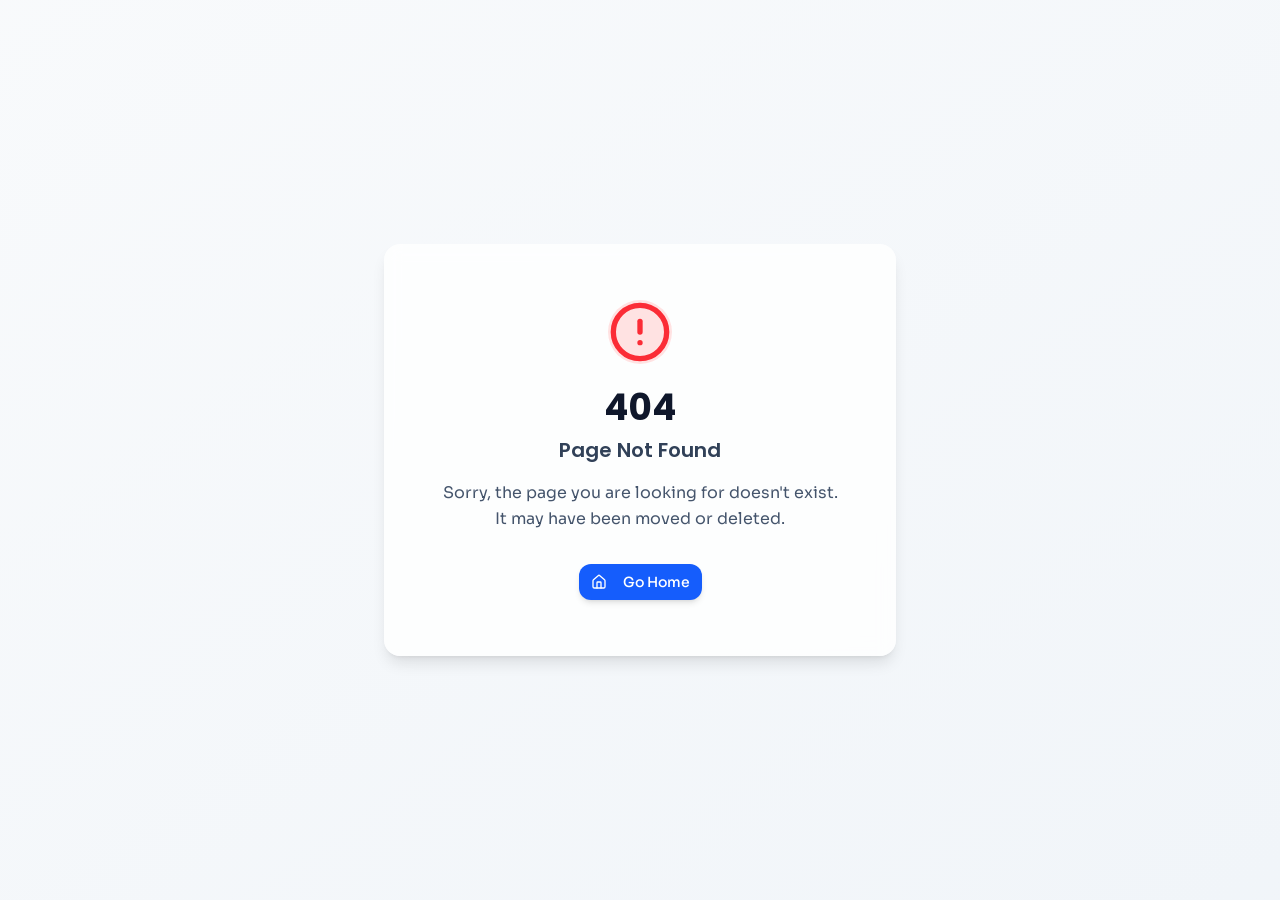
==== index.html @ 748f0708 "Deploy to GitHub Pages" ====
<!doctype html>
<html lang="fr">

  <head>
    <meta charset="UTF-8" />
    <meta
      name="viewport"
      content="width=device-width, initial-scale=1.0, maximum-scale=1" />
    <title>Ciné-Yekzan - Sonic 3 le Film</title>
    <meta name="description" content="Ciné-Yekzan : Découvrez Sonic 3 le Film, l'aventure époustouflante de Sonic face à Shadow. Site cinéma immersif style Netflix/Letterboxd." />
    <meta name="theme-color" content="#0f172a" />
    
    <!-- Google Fonts -->
    <link rel="preconnect" href="https://fonts.googleapis.com" />
    <link rel="preconnect" href="https://fonts.gstatic.com" crossorigin />
    <link href="https://fonts.googleapis.com/css2?family=Poppins:wght@600;700;800&family=Sora:wght@400;500;600&display=swap" rel="stylesheet" />
    <script type="module" crossorigin src="/assets/index-BSGvvKiw.js"></script>
    <link rel="stylesheet" crossorigin href="/assets/index-V9fdmkfx.css">
    <script src="/__manus__/debug-collector.js" defer></script>
  </head>

  <body>
    <script id="manus-runtime">window.__MANUS_HOST_DEV__ = false;
(function(){"use strict";var Mr={exports:{}},Kn={};/**
 * @license React
 * react-jsx-runtime.production.js
 *
 * Copyright (c) Meta Platforms, Inc. and affiliates.
 *
 * This source code is licensed under the MIT license found in the
 * LICENSE file in the root directory of this source tree.
 */var $c;function um(){if($c)return Kn;$c=1;var r=Symbol.for("react.transitional.element"),i=Symbol.for("react.fragment");function c(s,d,m){var x=null;if(m!==void 0&&(x=""+m),d.key!==void 0&&(x=""+d.key),"key"in d){m={};for(var R in d)R!=="key"&&(m[R]=d[R])}else m=d;return d=m.ref,{$$typeof:r,type:s,key:x,ref:d!==void 0?d:null,props:m}}return Kn.Fragment=i,Kn.jsx=c,Kn.jsxs=c,Kn}var Fc;function dm(){return Fc||(Fc=1,Mr.exports=um()),Mr.exports}var h=dm(),Ar={exports:{}},Pn={},Rr={exports:{}},Nr={};/**
 * @license React
 * scheduler.production.js
 *
 * Copyright (c) Meta Platforms, Inc. and affiliates.
 *
 * This source code is licensed under the MIT license found in the
 * LICENSE file in the root directory of this source tree.
 */var Ic;function fm(){return Ic||(Ic=1,function(r){function i(A,q){var B=A.length;A.push(q);t:for(;0<B;){var bt=B-1>>>1,p=A[bt];if(0<d(p,q))A[bt]=q,A[B]=p,B=bt;else break t}}function c(A){return A.length===0?null:A[0]}function s(A){if(A.length===0)return null;var q=A[0],B=A.pop();if(B!==q){A[0]=B;t:for(var bt=0,p=A.length,O=p>>>1;bt<O;){var X=2*(bt+1)-1,G=A[X],Z=X+1,st=A[Z];if(0>d(G,B))Z<p&&0>d(st,G)?(A[bt]=st,A[Z]=B,bt=Z):(A[bt]=G,A[X]=B,bt=X);else if(Z<p&&0>d(st,B))A[bt]=st,A[Z]=B,bt=Z;else break t}}return q}function d(A,q){var B=A.sortIndex-q.sortIndex;return B!==0?B:A.id-q.id}if(r.unstable_now=void 0,typeof performance=="object"&&typeof performance.now=="function"){var m=performance;r.unstable_now=function(){return m.now()}}else{var x=Date,R=x.now();r.unstable_now=function(){return x.now()-R}}var C=[],v=[],D=1,j=null,J=3,at=!1,$=!1,nt=!1,ct=!1,ht=typeof setTimeout=="function"?setTimeout:null,St=typeof clearTimeout=="function"?clearTimeout:null,_=typeof setImmediate<"u"?setImmediate:null;function Y(A){for(var q=c(v);q!==null;){if(q.callback===null)s(v);else if(q.startTime<=A)s(v),q.sortIndex=q.expirationTime,i(C,q);else break;q=c(v)}}function H(A){if(nt=!1,Y(A),!$)if(c(C)!==null)$=!0,it||(it=!0,Bt());else{var q=c(v);q!==null&&Mt(H,q.startTime-A)}}var it=!1,rt=-1,V=5,xt=-1;function Be(){return ct?!0:!(r.unstable_now()-xt<V)}function te(){if(ct=!1,it){var A=r.unstable_now();xt=A;var q=!0;try{t:{$=!1,nt&&(nt=!1,St(rt),rt=-1),at=!0;var B=J;try{e:{for(Y(A),j=c(C);j!==null&&!(j.expirationTime>A&&Be());){var bt=j.callback;if(typeof bt=="function"){j.callback=null,J=j.priorityLevel;var p=bt(j.expirationTime<=A);if(A=r.unstable_now(),typeof p=="function"){j.callback=p,Y(A),q=!0;break e}j===c(C)&&s(C),Y(A)}else s(C);j=c(C)}if(j!==null)q=!0;else{var O=c(v);O!==null&&Mt(H,O.startTime-A),q=!1}}break t}finally{j=null,J=B,at=!1}q=void 0}}finally{q?Bt():it=!1}}}var Bt;if(typeof _=="function")Bt=function(){_(te)};else if(typeof MessageChannel<"u"){var me=new MessageChannel,Se=me.port2;me.port1.onmessage=te,Bt=function(){Se.postMessage(null)}}else Bt=function(){ht(te,0)};function Mt(A,q){rt=ht(function(){A(r.unstable_now())},q)}r.unstable_IdlePriority=5,r.unstable_ImmediatePriority=1,r.unstable_LowPriority=4,r.unstable_NormalPriority=3,r.unstable_Profiling=null,r.unstable_UserBlockingPriority=2,r.unstable_cancelCallback=function(A){A.callback=null},r.unstable_forceFrameRate=function(A){0>A||125<A?console.error("forceFrameRate takes a positive int between 0 and 125, forcing frame rates higher than 125 fps is not supported"):V=0<A?Math.floor(1e3/A):5},r.unstable_getCurrentPriorityLevel=function(){return J},r.unstable_next=function(A){switch(J){case 1:case 2:case 3:var q=3;break;default:q=J}var B=J;J=q;try{return A()}finally{J=B}},r.unstable_requestPaint=function(){ct=!0},r.unstable_runWithPriority=function(A,q){switch(A){case 1:case 2:case 3:case 4:case 5:break;default:A=3}var B=J;J=A;try{return q()}finally{J=B}},r.unstable_scheduleCallback=function(A,q,B){var bt=r.unstable_now();switch(typeof B=="object"&&B!==null?(B=B.delay,B=typeof B=="number"&&0<B?bt+B:bt):B=bt,A){case 1:var p=-1;break;case 2:p=250;break;case 5:p=1073741823;break;case 4:p=1e4;break;default:p=5e3}return p=B+p,A={id:D++,callback:q,priorityLevel:A,startTime:B,expirationTime:p,sortIndex:-1},B>bt?(A.sortIndex=B,i(v,A),c(C)===null&&A===c(v)&&(nt?(St(rt),rt=-1):nt=!0,Mt(H,B-bt))):(A.sortIndex=p,i(C,A),$||at||($=!0,it||(it=!0,Bt()))),A},r.unstable_shouldYield=Be,r.unstable_wrapCallback=function(A){var q=J;return function(){var B=J;J=q;try{return A.apply(this,arguments)}finally{J=B}}}}(Nr)),Nr}var tu;function hm(){return tu||(tu=1,Rr.exports=fm()),Rr.exports}var zr={exports:{}},ut={};/**
 * @license React
 * react.production.js
 *
 * Copyright (c) Meta Platforms, Inc. and affiliates.
 *
 * This source code is licensed under the MIT license found in the
 * LICENSE file in the root directory of this source tree.
 */var eu;function mm(){if(eu)return ut;eu=1;var r=Symbol.for("react.transitional.element"),i=Symbol.for("react.portal"),c=Symbol.for("react.fragment"),s=Symbol.for("react.strict_mode"),d=Symbol.for("react.profiler"),m=Symbol.for("react.consumer"),x=Symbol.for("react.context"),R=Symbol.for("react.forward_ref"),C=Symbol.for("react.suspense"),v=Symbol.for("react.memo"),D=Symbol.for("react.lazy"),j=Symbol.iterator;function J(p){return p===null||typeof p!="object"?null:(p=j&&p[j]||p["@@iterator"],typeof p=="function"?p:null)}var at={isMounted:function(){return!1},enqueueForceUpdate:function(){},enqueueReplaceState:function(){},enqueueSetState:function(){}},$=Object.assign,nt={};function ct(p,O,X){this.props=p,this.context=O,this.refs=nt,this.updater=X||at}ct.prototype.isReactComponent={},ct.prototype.setState=function(p,O){if(typeof p!="object"&&typeof p!="function"&&p!=null)throw Error("takes an object of state variables to update or a function which returns an object of state variables.");this.updater.enqueueSetState(this,p,O,"setState")},ct.prototype.forceUpdate=function(p){this.updater.enqueueForceUpdate(this,p,"forceUpdate")};function ht(){}ht.prototype=ct.prototype;function St(p,O,X){this.props=p,this.context=O,this.refs=nt,this.updater=X||at}var _=St.prototype=new ht;_.constructor=St,$(_,ct.prototype),_.isPureReactComponent=!0;var Y=Array.isArray,H={H:null,A:null,T:null,S:null,V:null},it=Object.prototype.hasOwnProperty;function rt(p,O,X,G,Z,st){return X=st.ref,{$$typeof:r,type:p,key:O,ref:X!==void 0?X:null,props:st}}function V(p,O){return rt(p.type,O,void 0,void 0,void 0,p.props)}function xt(p){return typeof p=="object"&&p!==null&&p.$$typeof===r}function Be(p){var O={"=":"=0",":":"=2"};return"$"+p.replace(/[=:]/g,function(X){return O[X]})}var te=/\/+/g;function Bt(p,O){return typeof p=="object"&&p!==null&&p.key!=null?Be(""+p.key):O.toString(36)}function me(){}function Se(p){switch(p.status){case"fulfilled":return p.value;case"rejected":throw p.reason;default:switch(typeof p.status=="string"?p.then(me,me):(p.status="pending",p.then(function(O){p.status==="pending"&&(p.status="fulfilled",p.value=O)},function(O){p.status==="pending"&&(p.status="rejected",p.reason=O)})),p.status){case"fulfilled":return p.value;case"rejected":throw p.reason}}throw p}function Mt(p,O,X,G,Z){var st=typeof p;(st==="undefined"||st==="boolean")&&(p=null);var I=!1;if(p===null)I=!0;else switch(st){case"bigint":case"string":case"number":I=!0;break;case"object":switch(p.$$typeof){case r:case i:I=!0;break;case D:return I=p._init,Mt(I(p._payload),O,X,G,Z)}}if(I)return Z=Z(p),I=G===""?"."+Bt(p,0):G,Y(Z)?(X="",I!=null&&(X=I.replace(te,"$&/")+"/"),Mt(Z,O,X,"",function(Jt){return Jt})):Z!=null&&(xt(Z)&&(Z=V(Z,X+(Z.key==null||p&&p.key===Z.key?"":(""+Z.key).replace(te,"$&/")+"/")+I)),O.push(Z)),1;I=0;var gt=G===""?".":G+":";if(Y(p))for(var Tt=0;Tt<p.length;Tt++)G=p[Tt],st=gt+Bt(G,Tt),I+=Mt(G,O,X,st,Z);else if(Tt=J(p),typeof Tt=="function")for(p=Tt.call(p),Tt=0;!(G=p.next()).done;)G=G.value,st=gt+Bt(G,Tt++),I+=Mt(G,O,X,st,Z);else if(st==="object"){if(typeof p.then=="function")return Mt(Se(p),O,X,G,Z);throw O=String(p),Error("Objects are not valid as a React child (found: "+(O==="[object Object]"?"object with keys {"+Object.keys(p).join(", ")+"}":O)+"). If you meant to render a collection of children, use an array instead.")}return I}function A(p,O,X){if(p==null)return p;var G=[],Z=0;return Mt(p,G,"","",function(st){return O.call(X,st,Z++)}),G}function q(p){if(p._status===-1){var O=p._result;O=O(),O.then(function(X){(p._status===0||p._status===-1)&&(p._status=1,p._result=X)},function(X){(p._status===0||p._status===-1)&&(p._status=2,p._result=X)}),p._status===-1&&(p._status=0,p._result=O)}if(p._status===1)return p._result.default;throw p._result}var B=typeof reportError=="function"?reportError:function(p){if(typeof window=="object"&&typeof window.ErrorEvent=="function"){var O=new window.ErrorEvent("error",{bubbles:!0,cancelable:!0,message:typeof p=="object"&&p!==null&&typeof p.message=="string"?String(p.message):String(p),error:p});if(!window.dispatchEvent(O))return}else if(typeof process=="object"&&typeof process.emit=="function"){process.emit("uncaughtException",p);return}console.error(p)};function bt(){}return ut.Children={map:A,forEach:function(p,O,X){A(p,function(){O.apply(this,arguments)},X)},count:function(p){var O=0;return A(p,function(){O++}),O},toArray:function(p){return A(p,function(O){return O})||[]},only:function(p){if(!xt(p))throw Error("React.Children.only expected to receive a single React element child.");return p}},ut.Component=ct,ut.Fragment=c,ut.Profiler=d,ut.PureComponent=St,ut.StrictMode=s,ut.Suspense=C,ut.__CLIENT_INTERNALS_DO_NOT_USE_OR_WARN_USERS_THEY_CANNOT_UPGRADE=H,ut.__COMPILER_RUNTIME={__proto__:null,c:function(p){return H.H.useMemoCache(p)}},ut.cache=function(p){return function(){return p.apply(null,arguments)}},ut.cloneElement=function(p,O,X){if(p==null)throw Error("The argument must be a React element, but you passed "+p+".");var G=$({},p.props),Z=p.key,st=void 0;if(O!=null)for(I in O.ref!==void 0&&(st=void 0),O.key!==void 0&&(Z=""+O.key),O)!it.call(O,I)||I==="key"||I==="__self"||I==="__source"||I==="ref"&&O.ref===void 0||(G[I]=O[I]);var I=arguments.length-2;if(I===1)G.children=X;else if(1<I){for(var gt=Array(I),Tt=0;Tt<I;Tt++)gt[Tt]=arguments[Tt+2];G.children=gt}return rt(p.type,Z,void 0,void 0,st,G)},ut.createContext=function(p){return p={$$typeof:x,_currentValue:p,_currentValue2:p,_threadCount:0,Provider:null,Consumer:null},p.Provider=p,p.Consumer={$$typeof:m,_context:p},p},ut.createElement=function(p,O,X){var G,Z={},st=null;if(O!=null)for(G in O.key!==void 0&&(st=""+O.key),O)it.call(O,G)&&G!=="key"&&G!=="__self"&&G!=="__source"&&(Z[G]=O[G]);var I=arguments.length-2;if(I===1)Z.children=X;else if(1<I){for(var gt=Array(I),Tt=0;Tt<I;Tt++)gt[Tt]=arguments[Tt+2];Z.children=gt}if(p&&p.defaultProps)for(G in I=p.defaultProps,I)Z[G]===void 0&&(Z[G]=I[G]);return rt(p,st,void 0,void 0,null,Z)},ut.createRef=function(){return{current:null}},ut.forwardRef=function(p){return{$$typeof:R,render:p}},ut.isValidElement=xt,ut.lazy=function(p){return{$$typeof:D,_payload:{_status:-1,_result:p},_init:q}},ut.memo=function(p,O){return{$$typeof:v,type:p,compare:O===void 0?null:O}},ut.startTransition=function(p){var O=H.T,X={};H.T=X;try{var G=p(),Z=H.S;Z!==null&&Z(X,G),typeof G=="object"&&G!==null&&typeof G.then=="function"&&G.then(bt,B)}catch(st){B(st)}finally{H.T=O}},ut.unstable_useCacheRefresh=function(){return H.H.useCacheRefresh()},ut.use=function(p){return H.H.use(p)},ut.useActionState=function(p,O,X){return H.H.useActionState(p,O,X)},ut.useCallback=function(p,O){return H.H.useCallback(p,O)},ut.useContext=function(p){return H.H.useContext(p)},ut.useDebugValue=function(){},ut.useDeferredValue=function(p,O){return H.H.useDeferredValue(p,O)},ut.useEffect=function(p,O,X){var G=H.H;if(typeof X=="function")throw Error("useEffect CRUD overload is not enabled in this build of React.");return G.useEffect(p,O)},ut.useId=function(){return H.H.useId()},ut.useImperativeHandle=function(p,O,X){return H.H.useImperativeHandle(p,O,X)},ut.useInsertionEffect=function(p,O){return H.H.useInsertionEffect(p,O)},ut.useLayoutEffect=function(p,O){return H.H.useLayoutEffect(p,O)},ut.useMemo=function(p,O){return H.H.useMemo(p,O)},ut.useOptimistic=function(p,O){return H.H.useOptimistic(p,O)},ut.useReducer=function(p,O,X){return H.H.useReducer(p,O,X)},ut.useRef=function(p){return H.H.useRef(p)},ut.useState=function(p){return H.H.useState(p)},ut.useSyncExternalStore=function(p,O,X){return H.H.useSyncExternalStore(p,O,X)},ut.useTransition=function(){return H.H.useTransition()},ut.version="19.1.1",ut}var lu;function _r(){return lu||(lu=1,zr.exports=mm()),zr.exports}var kr={exports:{}},he={};/**
 * @license React
 * react-dom.production.js
 *
 * Copyright (c) Meta Platforms, Inc. and affiliates.
 *
 * This source code is licensed under the MIT license found in the
 * LICENSE file in the root directory of this source tree.
 */var au;function gm(){if(au)return he;au=1;var r=_r();function i(C){var v="https://react.dev/errors/"+C;if(1<arguments.length){v+="?args[]="+encodeURIComponent(arguments[1]);for(var D=2;D<arguments.length;D++)v+="&args[]="+encodeURIComponent(arguments[D])}return"Minified React error #"+C+"; visit "+v+" for the full message or use the non-minified dev environment for full errors and additional helpful warnings."}function c(){}var s={d:{f:c,r:function(){throw Error(i(522))},D:c,C:c,L:c,m:c,X:c,S:c,M:c},p:0,findDOMNode:null},d=Symbol.for("react.portal");function m(C,v,D){var j=3<arguments.length&&arguments[3]!==void 0?arguments[3]:null;return{$$typeof:d,key:j==null?null:""+j,children:C,containerInfo:v,implementation:D}}var x=r.__CLIENT_INTERNALS_DO_NOT_USE_OR_WARN_USERS_THEY_CANNOT_UPGRADE;function R(C,v){if(C==="font")return"";if(typeof v=="string")return v==="use-credentials"?v:""}return he.__DOM_INTERNALS_DO_NOT_USE_OR_WARN_USERS_THEY_CANNOT_UPGRADE=s,he.createPortal=function(C,v){var D=2<arguments.length&&arguments[2]!==void 0?arguments[2]:null;if(!v||v.nodeType!==1&&v.nodeType!==9&&v.nodeType!==11)throw Error(i(299));return m(C,v,null,D)},he.flushSync=function(C){var v=x.T,D=s.p;try{if(x.T=null,s.p=2,C)return C()}finally{x.T=v,s.p=D,s.d.f()}},he.preconnect=function(C,v){typeof C=="string"&&(v?(v=v.crossOrigin,v=typeof v=="string"?v==="use-credentials"?v:"":void 0):v=null,s.d.C(C,v))},he.prefetchDNS=function(C){typeof C=="string"&&s.d.D(C)},he.preinit=function(C,v){if(typeof C=="string"&&v&&typeof v.as=="string"){var D=v.as,j=R(D,v.crossOrigin),J=typeof v.integrity=="string"?v.integrity:void 0,at=typeof v.fetchPriority=="string"?v.fetchPriority:void 0;D==="style"?s.d.S(C,typeof v.precedence=="string"?v.precedence:void 0,{crossOrigin:j,integrity:J,fetchPriority:at}):D==="script"&&s.d.X(C,{crossOrigin:j,integrity:J,fetchPriority:at,nonce:typeof v.nonce=="string"?v.nonce:void 0})}},he.preinitModule=function(C,v){if(typeof C=="string")if(typeof v=="object"&&v!==null){if(v.as==null||v.as==="script"){var D=R(v.as,v.crossOrigin);s.d.M(C,{crossOrigin:D,integrity:typeof v.integrity=="string"?v.integrity:void 0,nonce:typeof v.nonce=="string"?v.nonce:void 0})}}else v==null&&s.d.M(C)},he.preload=function(C,v){if(typeof C=="string"&&typeof v=="object"&&v!==null&&typeof v.as=="string"){var D=v.as,j=R(D,v.crossOrigin);s.d.L(C,D,{crossOrigin:j,integrity:typeof v.integrity=="string"?v.integrity:void 0,nonce:typeof v.nonce=="string"?v.nonce:void 0,type:typeof v.type=="string"?v.type:void 0,fetchPriority:typeof v.fetchPriority=="string"?v.fetchPriority:void 0,referrerPolicy:typeof v.referrerPolicy=="string"?v.referrerPolicy:void 0,imageSrcSet:typeof v.imageSrcSet=="string"?v.imageSrcSet:void 0,imageSizes:typeof v.imageSizes=="string"?v.imageSizes:void 0,media:typeof v.media=="string"?v.media:void 0})}},he.preloadModule=function(C,v){if(typeof C=="string")if(v){var D=R(v.as,v.crossOrigin);s.d.m(C,{as:typeof v.as=="string"&&v.as!=="script"?v.as:void 0,crossOrigin:D,integrity:typeof v.integrity=="string"?v.integrity:void 0})}else s.d.m(C)},he.requestFormReset=function(C){s.d.r(C)},he.unstable_batchedUpdates=function(C,v){return C(v)},he.useFormState=function(C,v,D){return x.H.useFormState(C,v,D)},he.useFormStatus=function(){return x.H.useHostTransitionStatus()},he.version="19.1.1",he}var nu;function pm(){if(nu)return kr.exports;nu=1;function r(){if(!(typeof __REACT_DEVTOOLS_GLOBAL_HOOK__>"u"||typeof __REACT_DEVTOOLS_GLOBAL_HOOK__.checkDCE!="function"))try{__REACT_DEVTOOLS_GLOBAL_HOOK__.checkDCE(r)}catch(i){console.error(i)}}return r(),kr.exports=gm(),kr.exports}/**
 * @license React
 * react-dom-client.production.js
 *
 * Copyright (c) Meta Platforms, Inc. and affiliates.
 *
 * This source code is licensed under the MIT license found in the
 * LICENSE file in the root directory of this source tree.
 */var ou;function ym(){if(ou)return Pn;ou=1;var r=hm(),i=_r(),c=pm();function s(t){var e="https://react.dev/errors/"+t;if(1<arguments.length){e+="?args[]="+encodeURIComponent(arguments[1]);for(var l=2;l<arguments.length;l++)e+="&args[]="+encodeURIComponent(arguments[l])}return"Minified React error #"+t+"; visit "+e+" for the full message or use the non-minified dev environment for full errors and additional helpful warnings."}function d(t){return!(!t||t.nodeType!==1&&t.nodeType!==9&&t.nodeType!==11)}function m(t){var e=t,l=t;if(t.alternate)for(;e.return;)e=e.return;else{t=e;do e=t,(e.flags&4098)!==0&&(l=e.return),t=e.return;while(t)}return e.tag===3?l:null}function x(t){if(t.tag===13){var e=t.memoizedState;if(e===null&&(t=t.alternate,t!==null&&(e=t.memoizedState)),e!==null)return e.dehydrated}return null}function R(t){if(m(t)!==t)throw Error(s(188))}function C(t){var e=t.alternate;if(!e){if(e=m(t),e===null)throw Error(s(188));return e!==t?null:t}for(var l=t,a=e;;){var n=l.return;if(n===null)break;var o=n.alternate;if(o===null){if(a=n.return,a!==null){l=a;continue}break}if(n.child===o.child){for(o=n.child;o;){if(o===l)return R(n),t;if(o===a)return R(n),e;o=o.sibling}throw Error(s(188))}if(l.return!==a.return)l=n,a=o;else{for(var u=!1,f=n.child;f;){if(f===l){u=!0,l=n,a=o;break}if(f===a){u=!0,a=n,l=o;break}f=f.sibling}if(!u){for(f=o.child;f;){if(f===l){u=!0,l=o,a=n;break}if(f===a){u=!0,a=o,l=n;break}f=f.sibling}if(!u)throw Error(s(189))}}if(l.alternate!==a)throw Error(s(190))}if(l.tag!==3)throw Error(s(188));return l.stateNode.current===l?t:e}function v(t){var e=t.tag;if(e===5||e===26||e===27||e===6)return t;for(t=t.child;t!==null;){if(e=v(t),e!==null)return e;t=t.sibling}return null}var D=Object.assign,j=Symbol.for("react.element"),J=Symbol.for("react.transitional.element"),at=Symbol.for("react.portal"),$=Symbol.for("react.fragment"),nt=Symbol.for("react.strict_mode"),ct=Symbol.for("react.profiler"),ht=Symbol.for("react.provider"),St=Symbol.for("react.consumer"),_=Symbol.for("react.context"),Y=Symbol.for("react.forward_ref"),H=Symbol.for("react.suspense"),it=Symbol.for("react.suspense_list"),rt=Symbol.for("react.memo"),V=Symbol.for("react.lazy"),xt=Symbol.for("react.activity"),Be=Symbol.for("react.memo_cache_sentinel"),te=Symbol.iterator;function Bt(t){return t===null||typeof t!="object"?null:(t=te&&t[te]||t["@@iterator"],typeof t=="function"?t:null)}var me=Symbol.for("react.client.reference");function Se(t){if(t==null)return null;if(typeof t=="function")return t.$$typeof===me?null:t.displayName||t.name||null;if(typeof t=="string")return t;switch(t){case $:return"Fragment";case ct:return"Profiler";case nt:return"StrictMode";case H:return"Suspense";case it:return"SuspenseList";case xt:return"Activity"}if(typeof t=="object")switch(t.$$typeof){case at:return"Portal";case _:return(t.displayName||"Context")+".Provider";case St:return(t._context.displayName||"Context")+".Consumer";case Y:var e=t.render;return t=t.displayName,t||(t=e.displayName||e.name||"",t=t!==""?"ForwardRef("+t+")":"ForwardRef"),t;case rt:return e=t.displayName||null,e!==null?e:Se(t.type)||"Memo";case V:e=t._payload,t=t._init;try{return Se(t(e))}catch{}}return null}var Mt=Array.isArray,A=i.__CLIENT_INTERNALS_DO_NOT_USE_OR_WARN_USERS_THEY_CANNOT_UPGRADE,q=c.__DOM_INTERNALS_DO_NOT_USE_OR_WARN_USERS_THEY_CANNOT_UPGRADE,B={pending:!1,data:null,method:null,action:null},bt=[],p=-1;function O(t){return{current:t}}function X(t){0>p||(t.current=bt[p],bt[p]=null,p--)}function G(t,e){p++,bt[p]=t.current,t.current=e}var Z=O(null),st=O(null),I=O(null),gt=O(null);function Tt(t,e){switch(G(I,e),G(st,t),G(Z,null),e.nodeType){case 9:case 11:t=(t=e.documentElement)&&(t=t.namespaceURI)?Hh(t):0;break;default:if(t=e.tagName,e=e.namespaceURI)e=Hh(e),t=Uh(e,t);else switch(t){case"svg":t=1;break;case"math":t=2;break;default:t=0}}X(Z),G(Z,t)}function Jt(){X(Z),X(st),X(I)}function Ke(t){t.memoizedState!==null&&G(gt,t);var e=Z.current,l=Uh(e,t.type);e!==l&&(G(st,t),G(Z,l))}function Ce(t){st.current===t&&(X(Z),X(st)),gt.current===t&&(X(gt),Wo._currentValue=B)}var Pe=Object.prototype.hasOwnProperty,yl=r.unstable_scheduleCallback,sn=r.unstable_cancelCallback,Ca=r.unstable_shouldYield,ri=r.unstable_requestPaint,ge=r.unstable_now,si=r.unstable_getCurrentPriorityLevel,Ul=r.unstable_ImmediatePriority,Fn=r.unstable_UserBlockingPriority,nl=r.unstable_NormalPriority,ci=r.unstable_LowPriority,Gl=r.unstable_IdlePriority,ui=r.log,Ea=r.unstable_setDisableYieldValue,ql=null,Wt=null;function Je(t){if(typeof ui=="function"&&Ea(t),Wt&&typeof Wt.setStrictMode=="function")try{Wt.setStrictMode(ql,t)}catch{}}var $t=Math.clz32?Math.clz32:fi,di=Math.log,Ta=Math.LN2;function fi(t){return t>>>=0,t===0?32:31-(di(t)/Ta|0)|0}var L=256,cn=4194304;function vl(t){var e=t&42;if(e!==0)return e;switch(t&-t){case 1:return 1;case 2:return 2;case 4:return 4;case 8:return 8;case 16:return 16;case 32:return 32;case 64:return 64;case 128:return 128;case 256:case 512:case 1024:case 2048:case 4096:case 8192:case 16384:case 32768:case 65536:case 131072:case 262144:case 524288:case 1048576:case 2097152:return t&4194048;case 4194304:case 8388608:case 16777216:case 33554432:return t&62914560;case 67108864:return 67108864;case 134217728:return 134217728;case 268435456:return 268435456;case 536870912:return 536870912;case 1073741824:return 0;default:return t}}function un(t,e,l){var a=t.pendingLanes;if(a===0)return 0;var n=0,o=t.suspendedLanes,u=t.pingedLanes;t=t.warmLanes;var f=a&134217727;return f!==0?(a=f&~o,a!==0?n=vl(a):(u&=f,u!==0?n=vl(u):l||(l=f&~t,l!==0&&(n=vl(l))))):(f=a&~o,f!==0?n=vl(f):u!==0?n=vl(u):l||(l=a&~t,l!==0&&(n=vl(l)))),n===0?0:e!==0&&e!==n&&(e&o)===0&&(o=n&-n,l=e&-e,o>=l||o===32&&(l&4194048)!==0)?e:n}function Dt(t,e){return(t.pendingLanes&~(t.suspendedLanes&~t.pingedLanes)&e)===0}function In(t,e){switch(t){case 1:case 2:case 4:case 8:case 64:return e+250;case 16:case 32:case 128:case 256:case 512:case 1024:case 2048:case 4096:case 8192:case 16384:case 32768:case 65536:case 131072:case 262144:case 524288:case 1048576:case 2097152:return e+5e3;case 4194304:case 8388608:case 16777216:case 33554432:return-1;case 67108864:case 134217728:case 268435456:case 536870912:case 1073741824:return-1;default:return-1}}function to(){var t=L;return L<<=1,(L&4194048)===0&&(L=256),t}function hi(){var t=cn;return cn<<=1,(cn&62914560)===0&&(cn=4194304),t}function eo(t){for(var e=[],l=0;31>l;l++)e.push(t);return e}function Da(t,e){t.pendingLanes|=e,e!==268435456&&(t.suspendedLanes=0,t.pingedLanes=0,t.warmLanes=0)}function Ir(t,e,l,a,n,o){var u=t.pendingLanes;t.pendingLanes=l,t.suspendedLanes=0,t.pingedLanes=0,t.warmLanes=0,t.expiredLanes&=l,t.entangledLanes&=l,t.errorRecoveryDisabledLanes&=l,t.shellSuspendCounter=0;var f=t.entanglements,g=t.expirationTimes,S=t.hiddenUpdates;for(l=u&~l;0<l;){var N=31-$t(l),k=1<<N;f[N]=0,g[N]=-1;var E=S[N];if(E!==null)for(S[N]=null,N=0;N<E.length;N++){var T=E[N];T!==null&&(T.lane&=-536870913)}l&=~k}a!==0&&mi(t,a,0),o!==0&&n===0&&t.tag!==0&&(t.suspendedLanes|=o&~(u&~e))}function mi(t,e,l){t.pendingLanes|=e,t.suspendedLanes&=~e;var a=31-$t(e);t.entangledLanes|=e,t.entanglements[a]=t.entanglements[a]|1073741824|l&4194090}function gi(t,e){var l=t.entangledLanes|=e;for(t=t.entanglements;l;){var a=31-$t(l),n=1<<a;n&e|t[a]&e&&(t[a]|=e),l&=~n}}function lo(t){switch(t){case 2:t=1;break;case 8:t=4;break;case 32:t=16;break;case 256:case 512:case 1024:case 2048:case 4096:case 8192:case 16384:case 32768:case 65536:case 131072:case 262144:case 524288:case 1048576:case 2097152:case 4194304:case 8388608:case 16777216:case 33554432:t=128;break;case 268435456:t=134217728;break;default:t=0}return t}function ao(t){return t&=-t,2<t?8<t?(t&134217727)!==0?32:268435456:8:2}function pi(){var t=q.p;return t!==0?t:(t=window.event,t===void 0?32:nm(t.type))}function ts(t,e){var l=q.p;try{return q.p=t,e()}finally{q.p=l}}var ol=Math.random().toString(36).slice(2),ee="__reactFiber$"+ol,pe="__reactProps$"+ol,Yl="__reactContainer$"+ol,no="__reactEvents$"+ol,es="__reactListeners$"+ol,ls="__reactHandles$"+ol,yi="__reactResources$"+ol,Ma="__reactMarker$"+ol;function oo(t){delete t[ee],delete t[pe],delete t[no],delete t[es],delete t[ls]}function Vl(t){var e=t[ee];if(e)return e;for(var l=t.parentNode;l;){if(e=l[Yl]||l[ee]){if(l=e.alternate,e.child!==null||l!==null&&l.child!==null)for(t=Vh(t);t!==null;){if(l=t[ee])return l;t=Vh(t)}return e}t=l,l=t.parentNode}return null}function Xl(t){if(t=t[ee]||t[Yl]){var e=t.tag;if(e===5||e===6||e===13||e===26||e===27||e===3)return t}return null}function Aa(t){var e=t.tag;if(e===5||e===26||e===27||e===6)return t.stateNode;throw Error(s(33))}function Zl(t){var e=t[yi];return e||(e=t[yi]={hoistableStyles:new Map,hoistableScripts:new Map}),e}function Vt(t){t[Ma]=!0}var vi=new Set,bi={};function bl(t,e){We(t,e),We(t+"Capture",e)}function We(t,e){for(bi[t]=e,t=0;t<e.length;t++)vi.add(e[t])}var as=RegExp("^[:A-Z_a-z\\u00C0-\\u00D6\\u00D8-\\u00F6\\u00F8-\\u02FF\\u0370-\\u037D\\u037F-\\u1FFF\\u200C-\\u200D\\u2070-\\u218F\\u2C00-\\u2FEF\\u3001-\\uD7FF\\uF900-\\uFDCF\\uFDF0-\\uFFFD][:A-Z_a-z\\u00C0-\\u00D6\\u00D8-\\u00F6\\u00F8-\\u02FF\\u0370-\\u037D\\u037F-\\u1FFF\\u200C-\\u200D\\u2070-\\u218F\\u2C00-\\u2FEF\\u3001-\\uD7FF\\uF900-\\uFDCF\\uFDF0-\\uFFFD\\-.0-9\\u00B7\\u0300-\\u036F\\u203F-\\u2040]*$"),xi={},wi={};function Ra(t){return Pe.call(wi,t)?!0:Pe.call(xi,t)?!1:as.test(t)?wi[t]=!0:(xi[t]=!0,!1)}function M(t,e,l){if(Ra(e))if(l===null)t.removeAttribute(e);else{switch(typeof l){case"undefined":case"function":case"symbol":t.removeAttribute(e);return;case"boolean":var a=e.toLowerCase().slice(0,5);if(a!=="data-"&&a!=="aria-"){t.removeAttribute(e);return}}t.setAttribute(e,""+l)}}function tt(t,e,l){if(l===null)t.removeAttribute(e);else{switch(typeof l){case"undefined":case"function":case"symbol":case"boolean":t.removeAttribute(e);return}t.setAttribute(e,""+l)}}function Ot(t,e,l,a){if(a===null)t.removeAttribute(l);else{switch(typeof a){case"undefined":case"function":case"symbol":case"boolean":t.removeAttribute(l);return}t.setAttributeNS(e,l,""+a)}}var le,Ee;function ae(t){if(le===void 0)try{throw Error()}catch(l){var e=l.stack.trim().match(/\n( *(at )?)/);le=e&&e[1]||"",Ee=-1<l.stack.indexOf(`
    at`)?" (<anonymous>)":-1<l.stack.indexOf("@")?"@unknown:0:0":""}return`
`+le+t+Ee}var Le=!1;function He(t,e){if(!t||Le)return"";Le=!0;var l=Error.prepareStackTrace;Error.prepareStackTrace=void 0;try{var a={DetermineComponentFrameRoot:function(){try{if(e){var k=function(){throw Error()};if(Object.defineProperty(k.prototype,"props",{set:function(){throw Error()}}),typeof Reflect=="object"&&Reflect.construct){try{Reflect.construct(k,[])}catch(T){var E=T}Reflect.construct(t,[],k)}else{try{k.call()}catch(T){E=T}t.call(k.prototype)}}else{try{throw Error()}catch(T){E=T}(k=t())&&typeof k.catch=="function"&&k.catch(function(){})}}catch(T){if(T&&E&&typeof T.stack=="string")return[T.stack,E.stack]}return[null,null]}};a.DetermineComponentFrameRoot.displayName="DetermineComponentFrameRoot";var n=Object.getOwnPropertyDescriptor(a.DetermineComponentFrameRoot,"name");n&&n.configurable&&Object.defineProperty(a.DetermineComponentFrameRoot,"name",{value:"DetermineComponentFrameRoot"});var o=a.DetermineComponentFrameRoot(),u=o[0],f=o[1];if(u&&f){var g=u.split(`
`),S=f.split(`
`);for(n=a=0;a<g.length&&!g[a].includes("DetermineComponentFrameRoot");)a++;for(;n<S.length&&!S[n].includes("DetermineComponentFrameRoot");)n++;if(a===g.length||n===S.length)for(a=g.length-1,n=S.length-1;1<=a&&0<=n&&g[a]!==S[n];)n--;for(;1<=a&&0<=n;a--,n--)if(g[a]!==S[n]){if(a!==1||n!==1)do if(a--,n--,0>n||g[a]!==S[n]){var N=`
`+g[a].replace(" at new "," at ");return t.displayName&&N.includes("<anonymous>")&&(N=N.replace("<anonymous>",t.displayName)),N}while(1<=a&&0<=n);break}}}finally{Le=!1,Error.prepareStackTrace=l}return(l=t?t.displayName||t.name:"")?ae(l):""}function Ql(t){switch(t.tag){case 26:case 27:case 5:return ae(t.type);case 16:return ae("Lazy");case 13:return ae("Suspense");case 19:return ae("SuspenseList");case 0:case 15:return He(t.type,!1);case 11:return He(t.type.render,!1);case 1:return He(t.type,!0);case 31:return ae("Activity");default:return""}}function xl(t){try{var e="";do e+=Ql(t),t=t.return;while(t);return e}catch(l){return`
Error generating stack: `+l.message+`
`+l.stack}}function Xt(t){switch(typeof t){case"bigint":case"boolean":case"number":case"string":case"undefined":return t;case"object":return t;default:return""}}function il(t){var e=t.type;return(t=t.nodeName)&&t.toLowerCase()==="input"&&(e==="checkbox"||e==="radio")}function ve(t){var e=il(t)?"checked":"value",l=Object.getOwnPropertyDescriptor(t.constructor.prototype,e),a=""+t[e];if(!t.hasOwnProperty(e)&&typeof l<"u"&&typeof l.get=="function"&&typeof l.set=="function"){var n=l.get,o=l.set;return Object.defineProperty(t,e,{configurable:!0,get:function(){return n.call(this)},set:function(u){a=""+u,o.call(this,u)}}),Object.defineProperty(t,e,{enumerable:l.enumerable}),{getValue:function(){return a},setValue:function(u){a=""+u},stopTracking:function(){t._valueTracker=null,delete t[e]}}}}function re(t){t._valueTracker||(t._valueTracker=ve(t))}function rl(t){if(!t)return!1;var e=t._valueTracker;if(!e)return!0;var l=e.getValue(),a="";return t&&(a=il(t)?t.checked?"true":"false":t.value),t=a,t!==l?(e.setValue(t),!0):!1}function wl(t){if(t=t||(typeof document<"u"?document:void 0),typeof t>"u")return null;try{return t.activeElement||t.body}catch{return t.body}}var dn=/[\n"\\]/g;function se(t){return t.replace(dn,function(e){return"\\"+e.charCodeAt(0).toString(16)+" "})}function Kl(t,e,l,a,n,o,u,f){t.name="",u!=null&&typeof u!="function"&&typeof u!="symbol"&&typeof u!="boolean"?t.type=u:t.removeAttribute("type"),e!=null?u==="number"?(e===0&&t.value===""||t.value!=e)&&(t.value=""+Xt(e)):t.value!==""+Xt(e)&&(t.value=""+Xt(e)):u!=="submit"&&u!=="reset"||t.removeAttribute("value"),e!=null?Pl(t,u,Xt(e)):l!=null?Pl(t,u,Xt(l)):a!=null&&t.removeAttribute("value"),n==null&&o!=null&&(t.defaultChecked=!!o),n!=null&&(t.checked=n&&typeof n!="function"&&typeof n!="symbol"),f!=null&&typeof f!="function"&&typeof f!="symbol"&&typeof f!="boolean"?t.name=""+Xt(f):t.removeAttribute("name")}function Na(t,e,l,a,n,o,u,f){if(o!=null&&typeof o!="function"&&typeof o!="symbol"&&typeof o!="boolean"&&(t.type=o),e!=null||l!=null){if(!(o!=="submit"&&o!=="reset"||e!=null))return;l=l!=null?""+Xt(l):"",e=e!=null?""+Xt(e):l,f||e===t.value||(t.value=e),t.defaultValue=e}a=a??n,a=typeof a!="function"&&typeof a!="symbol"&&!!a,t.checked=f?t.checked:!!a,t.defaultChecked=!!a,u!=null&&typeof u!="function"&&typeof u!="symbol"&&typeof u!="boolean"&&(t.name=u)}function Pl(t,e,l){e==="number"&&wl(t.ownerDocument)===t||t.defaultValue===""+l||(t.defaultValue=""+l)}function $e(t,e,l,a){if(t=t.options,e){e={};for(var n=0;n<l.length;n++)e["$"+l[n]]=!0;for(l=0;l<t.length;l++)n=e.hasOwnProperty("$"+t[l].value),t[l].selected!==n&&(t[l].selected=n),n&&a&&(t[l].defaultSelected=!0)}else{for(l=""+Xt(l),e=null,n=0;n<t.length;n++){if(t[n].value===l){t[n].selected=!0,a&&(t[n].defaultSelected=!0);return}e!==null||t[n].disabled||(e=t[n])}e!==null&&(e.selected=!0)}}function za(t,e,l){if(e!=null&&(e=""+Xt(e),e!==t.value&&(t.value=e),l==null)){t.defaultValue!==e&&(t.defaultValue=e);return}t.defaultValue=l!=null?""+Xt(l):""}function _a(t,e,l,a){if(e==null){if(a!=null){if(l!=null)throw Error(s(92));if(Mt(a)){if(1<a.length)throw Error(s(93));a=a[0]}l=a}l==null&&(l=""),e=l}l=Xt(e),t.defaultValue=l,a=t.textContent,a===l&&a!==""&&a!==null&&(t.value=a)}function Fe(t,e){if(e){var l=t.firstChild;if(l&&l===t.lastChild&&l.nodeType===3){l.nodeValue=e;return}}t.textContent=e}var fn=new Set("animationIterationCount aspectRatio borderImageOutset borderImageSlice borderImageWidth boxFlex boxFlexGroup boxOrdinalGroup columnCount columns flex flexGrow flexPositive flexShrink flexNegative flexOrder gridArea gridRow gridRowEnd gridRowSpan gridRowStart gridColumn gridColumnEnd gridColumnSpan gridColumnStart fontWeight lineClamp lineHeight opacity order orphans scale tabSize widows zIndex zoom fillOpacity floodOpacity stopOpacity strokeDasharray strokeDashoffset strokeMiterlimit strokeOpacity strokeWidth MozAnimationIterationCount MozBoxFlex MozBoxFlexGroup MozLineClamp msAnimationIterationCount msFlex msZoom msFlexGrow msFlexNegative msFlexOrder msFlexPositive msFlexShrink msGridColumn msGridColumnSpan msGridRow msGridRowSpan WebkitAnimationIterationCount WebkitBoxFlex WebKitBoxFlexGroup WebkitBoxOrdinalGroup WebkitColumnCount WebkitColumns WebkitFlex WebkitFlexGrow WebkitFlexPositive WebkitFlexShrink WebkitLineClamp".split(" "));function ka(t,e,l){var a=e.indexOf("--")===0;l==null||typeof l=="boolean"||l===""?a?t.setProperty(e,""):e==="float"?t.cssFloat="":t[e]="":a?t.setProperty(e,l):typeof l!="number"||l===0||fn.has(e)?e==="float"?t.cssFloat=l:t[e]=(""+l).trim():t[e]=l+"px"}function Oa(t,e,l){if(e!=null&&typeof e!="object")throw Error(s(62));if(t=t.style,l!=null){for(var a in l)!l.hasOwnProperty(a)||e!=null&&e.hasOwnProperty(a)||(a.indexOf("--")===0?t.setProperty(a,""):a==="float"?t.cssFloat="":t[a]="");for(var n in e)a=e[n],e.hasOwnProperty(n)&&l[n]!==a&&ka(t,n,a)}else for(var o in e)e.hasOwnProperty(o)&&ka(t,o,e[o])}function ja(t){if(t.indexOf("-")===-1)return!1;switch(t){case"annotation-xml":case"color-profile":case"font-face":case"font-face-src":case"font-face-uri":case"font-face-format":case"font-face-name":case"missing-glyph":return!1;default:return!0}}var Si=new Map([["acceptCharset","accept-charset"],["htmlFor","for"],["httpEquiv","http-equiv"],["crossOrigin","crossorigin"],["accentHeight","accent-height"],["alignmentBaseline","alignment-baseline"],["arabicForm","arabic-form"],["baselineShift","baseline-shift"],["capHeight","cap-height"],["clipPath","clip-path"],["clipRule","clip-rule"],["colorInterpolation","color-interpolation"],["colorInterpolationFilters","color-interpolation-filters"],["colorProfile","color-profile"],["colorRendering","color-rendering"],["dominantBaseline","dominant-baseline"],["enableBackground","enable-background"],["fillOpacity","fill-opacity"],["fillRule","fill-rule"],["floodColor","flood-color"],["floodOpacity","flood-opacity"],["fontFamily","font-family"],["fontSize","font-size"],["fontSizeAdjust","font-size-adjust"],["fontStretch","font-stretch"],["fontStyle","font-style"],["fontVariant","font-variant"],["fontWeight","font-weight"],["glyphName","glyph-name"],["glyphOrientationHorizontal","glyph-orientation-horizontal"],["glyphOrientationVertical","glyph-orientation-vertical"],["horizAdvX","horiz-adv-x"],["horizOriginX","horiz-origin-x"],["imageRendering","image-rendering"],["letterSpacing","letter-spacing"],["lightingColor","lighting-color"],["markerEnd","marker-end"],["markerMid","marker-mid"],["markerStart","marker-start"],["overlinePosition","overline-position"],["overlineThickness","overline-thickness"],["paintOrder","paint-order"],["panose-1","panose-1"],["pointerEvents","pointer-events"],["renderingIntent","rendering-intent"],["shapeRendering","shape-rendering"],["stopColor","stop-color"],["stopOpacity","stop-opacity"],["strikethroughPosition","strikethrough-position"],["strikethroughThickness","strikethrough-thickness"],["strokeDasharray","stroke-dasharray"],["strokeDashoffset","stroke-dashoffset"],["strokeLinecap","stroke-linecap"],["strokeLinejoin","stroke-linejoin"],["strokeMiterlimit","stroke-miterlimit"],["strokeOpacity","stroke-opacity"],["strokeWidth","stroke-width"],["textAnchor","text-anchor"],["textDecoration","text-decoration"],["textRendering","text-rendering"],["transformOrigin","transform-origin"],["underlinePosition","underline-position"],["underlineThickness","underline-thickness"],["unicodeBidi","unicode-bidi"],["unicodeRange","unicode-range"],["unitsPerEm","units-per-em"],["vAlphabetic","v-alphabetic"],["vHanging","v-hanging"],["vIdeographic","v-ideographic"],["vMathematical","v-mathematical"],["vectorEffect","vector-effect"],["vertAdvY","vert-adv-y"],["vertOriginX","vert-origin-x"],["vertOriginY","vert-origin-y"],["wordSpacing","word-spacing"],["writingMode","writing-mode"],["xmlnsXlink","xmlns:xlink"],["xHeight","x-height"]]),Ci=/^[\u0000-\u001F ]*j[\r\n\t]*a[\r\n\t]*v[\r\n\t]*a[\r\n\t]*s[\r\n\t]*c[\r\n\t]*r[\r\n\t]*i[\r\n\t]*p[\r\n\t]*t[\r\n\t]*:/i;function Ba(t){return Ci.test(""+t)?"javascript:throw new Error('React has blocked a javascript: URL as a security precaution.')":t}var hn=null;function mn(t){return t=t.target||t.srcElement||window,t.correspondingUseElement&&(t=t.correspondingUseElement),t.nodeType===3?t.parentNode:t}var Sl=null,Cl=null;function io(t){var e=Xl(t);if(e&&(t=e.stateNode)){var l=t[pe]||null;t:switch(t=e.stateNode,e.type){case"input":if(Kl(t,l.value,l.defaultValue,l.defaultValue,l.checked,l.defaultChecked,l.type,l.name),e=l.name,l.type==="radio"&&e!=null){for(l=t;l.parentNode;)l=l.parentNode;for(l=l.querySelectorAll('input[name="'+se(""+e)+'"][type="radio"]'),e=0;e<l.length;e++){var a=l[e];if(a!==t&&a.form===t.form){var n=a[pe]||null;if(!n)throw Error(s(90));Kl(a,n.value,n.defaultValue,n.defaultValue,n.checked,n.defaultChecked,n.type,n.name)}}for(e=0;e<l.length;e++)a=l[e],a.form===t.form&&rl(a)}break t;case"textarea":za(t,l.value,l.defaultValue);break t;case"select":e=l.value,e!=null&&$e(t,!!l.multiple,e,!1)}}}var gn=!1;function ro(t,e,l){if(gn)return t(e,l);gn=!0;try{var a=t(e);return a}finally{if(gn=!1,(Sl!==null||Cl!==null)&&(ir(),Sl&&(e=Sl,t=Cl,Cl=Sl=null,io(e),t)))for(e=0;e<t.length;e++)io(t[e])}}function Jl(t,e){var l=t.stateNode;if(l===null)return null;var a=l[pe]||null;if(a===null)return null;l=a[e];t:switch(e){case"onClick":case"onClickCapture":case"onDoubleClick":case"onDoubleClickCapture":case"onMouseDown":case"onMouseDownCapture":case"onMouseMove":case"onMouseMoveCapture":case"onMouseUp":case"onMouseUpCapture":case"onMouseEnter":(a=!a.disabled)||(t=t.type,a=!(t==="button"||t==="input"||t==="select"||t==="textarea")),t=!a;break t;default:t=!1}if(t)return null;if(l&&typeof l!="function")throw Error(s(231,e,typeof l));return l}var Ue=!(typeof window>"u"||typeof window.document>"u"||typeof window.document.createElement>"u"),pn=!1;if(Ue)try{var Wl={};Object.defineProperty(Wl,"passive",{get:function(){pn=!0}}),window.addEventListener("test",Wl,Wl),window.removeEventListener("test",Wl,Wl)}catch{pn=!1}var Ie=null,yn=null,La=null;function so(){if(La)return La;var t,e=yn,l=e.length,a,n="value"in Ie?Ie.value:Ie.textContent,o=n.length;for(t=0;t<l&&e[t]===n[t];t++);var u=l-t;for(a=1;a<=u&&e[l-a]===n[o-a];a++);return La=n.slice(t,1<a?1-a:void 0)}function Ha(t){var e=t.keyCode;return"charCode"in t?(t=t.charCode,t===0&&e===13&&(t=13)):t=e,t===10&&(t=13),32<=t||t===13?t:0}function Ua(){return!0}function co(){return!1}function ce(t){function e(l,a,n,o,u){this._reactName=l,this._targetInst=n,this.type=a,this.nativeEvent=o,this.target=u,this.currentTarget=null;for(var f in t)t.hasOwnProperty(f)&&(l=t[f],this[f]=l?l(o):o[f]);return this.isDefaultPrevented=(o.defaultPrevented!=null?o.defaultPrevented:o.returnValue===!1)?Ua:co,this.isPropagationStopped=co,this}return D(e.prototype,{preventDefault:function(){this.defaultPrevented=!0;var l=this.nativeEvent;l&&(l.preventDefault?l.preventDefault():typeof l.returnValue!="unknown"&&(l.returnValue=!1),this.isDefaultPrevented=Ua)},stopPropagation:function(){var l=this.nativeEvent;l&&(l.stopPropagation?l.stopPropagation():typeof l.cancelBubble!="unknown"&&(l.cancelBubble=!0),this.isPropagationStopped=Ua)},persist:function(){},isPersistent:Ua}),e}var sl={eventPhase:0,bubbles:0,cancelable:0,timeStamp:function(t){return t.timeStamp||Date.now()},defaultPrevented:0,isTrusted:0},Ga=ce(sl),$l=D({},sl,{view:0,detail:0}),Ei=ce($l),Ti,uo,fo,Di=D({},$l,{screenX:0,screenY:0,clientX:0,clientY:0,pageX:0,pageY:0,ctrlKey:0,shiftKey:0,altKey:0,metaKey:0,getModifierState:os,button:0,buttons:0,relatedTarget:function(t){return t.relatedTarget===void 0?t.fromElement===t.srcElement?t.toElement:t.fromElement:t.relatedTarget},movementX:function(t){return"movementX"in t?t.movementX:(t!==fo&&(fo&&t.type==="mousemove"?(Ti=t.screenX-fo.screenX,uo=t.screenY-fo.screenY):uo=Ti=0,fo=t),Ti)},movementY:function(t){return"movementY"in t?t.movementY:uo}}),Vu=ce(Di),D0=D({},Di,{dataTransfer:0}),M0=ce(D0),A0=D({},$l,{relatedTarget:0}),ns=ce(A0),R0=D({},sl,{animationName:0,elapsedTime:0,pseudoElement:0}),N0=ce(R0),z0=D({},sl,{clipboardData:function(t){return"clipboardData"in t?t.clipboardData:window.clipboardData}}),_0=ce(z0),k0=D({},sl,{data:0}),Xu=ce(k0),O0={Esc:"Escape",Spacebar:" ",Left:"ArrowLeft",Up:"ArrowUp",Right:"ArrowRight",Down:"ArrowDown",Del:"Delete",Win:"OS",Menu:"ContextMenu",Apps:"ContextMenu",Scroll:"ScrollLock",MozPrintableKey:"Unidentified"},j0={8:"Backspace",9:"Tab",12:"Clear",13:"Enter",16:"Shift",17:"Control",18:"Alt",19:"Pause",20:"CapsLock",27:"Escape",32:" ",33:"PageUp",34:"PageDown",35:"End",36:"Home",37:"ArrowLeft",38:"ArrowUp",39:"ArrowRight",40:"ArrowDown",45:"Insert",46:"Delete",112:"F1",113:"F2",114:"F3",115:"F4",116:"F5",117:"F6",118:"F7",119:"F8",120:"F9",121:"F10",122:"F11",123:"F12",144:"NumLock",145:"ScrollLock",224:"Meta"},B0={Alt:"altKey",Control:"ctrlKey",Meta:"metaKey",Shift:"shiftKey"};function L0(t){var e=this.nativeEvent;return e.getModifierState?e.getModifierState(t):(t=B0[t])?!!e[t]:!1}function os(){return L0}var H0=D({},$l,{key:function(t){if(t.key){var e=O0[t.key]||t.key;if(e!=="Unidentified")return e}return t.type==="keypress"?(t=Ha(t),t===13?"Enter":String.fromCharCode(t)):t.type==="keydown"||t.type==="keyup"?j0[t.keyCode]||"Unidentified":""},code:0,location:0,ctrlKey:0,shiftKey:0,altKey:0,metaKey:0,repeat:0,locale:0,getModifierState:os,charCode:function(t){return t.type==="keypress"?Ha(t):0},keyCode:function(t){return t.type==="keydown"||t.type==="keyup"?t.keyCode:0},which:function(t){return t.type==="keypress"?Ha(t):t.type==="keydown"||t.type==="keyup"?t.keyCode:0}}),U0=ce(H0),G0=D({},Di,{pointerId:0,width:0,height:0,pressure:0,tangentialPressure:0,tiltX:0,tiltY:0,twist:0,pointerType:0,isPrimary:0}),Zu=ce(G0),q0=D({},$l,{touches:0,targetTouches:0,changedTouches:0,altKey:0,metaKey:0,ctrlKey:0,shiftKey:0,getModifierState:os}),Y0=ce(q0),V0=D({},sl,{propertyName:0,elapsedTime:0,pseudoElement:0}),X0=ce(V0),Z0=D({},Di,{deltaX:function(t){return"deltaX"in t?t.deltaX:"wheelDeltaX"in t?-t.wheelDeltaX:0},deltaY:function(t){return"deltaY"in t?t.deltaY:"wheelDeltaY"in t?-t.wheelDeltaY:"wheelDelta"in t?-t.wheelDelta:0},deltaZ:0,deltaMode:0}),Q0=ce(Z0),K0=D({},sl,{newState:0,oldState:0}),P0=ce(K0),J0=[9,13,27,32],is=Ue&&"CompositionEvent"in window,ho=null;Ue&&"documentMode"in document&&(ho=document.documentMode);var W0=Ue&&"TextEvent"in window&&!ho,Qu=Ue&&(!is||ho&&8<ho&&11>=ho),Ku=" ",Pu=!1;function Ju(t,e){switch(t){case"keyup":return J0.indexOf(e.keyCode)!==-1;case"keydown":return e.keyCode!==229;case"keypress":case"mousedown":case"focusout":return!0;default:return!1}}function Wu(t){return t=t.detail,typeof t=="object"&&"data"in t?t.data:null}var vn=!1;function $0(t,e){switch(t){case"compositionend":return Wu(e);case"keypress":return e.which!==32?null:(Pu=!0,Ku);case"textInput":return t=e.data,t===Ku&&Pu?null:t;default:return null}}function F0(t,e){if(vn)return t==="compositionend"||!is&&Ju(t,e)?(t=so(),La=yn=Ie=null,vn=!1,t):null;switch(t){case"paste":return null;case"keypress":if(!(e.ctrlKey||e.altKey||e.metaKey)||e.ctrlKey&&e.altKey){if(e.char&&1<e.char.length)return e.char;if(e.which)return String.fromCharCode(e.which)}return null;case"compositionend":return Qu&&e.locale!=="ko"?null:e.data;default:return null}}var I0={color:!0,date:!0,datetime:!0,"datetime-local":!0,email:!0,month:!0,number:!0,password:!0,range:!0,search:!0,tel:!0,text:!0,time:!0,url:!0,week:!0};function $u(t){var e=t&&t.nodeName&&t.nodeName.toLowerCase();return e==="input"?!!I0[t.type]:e==="textarea"}function Fu(t,e,l,a){Sl?Cl?Cl.push(a):Cl=[a]:Sl=a,e=fr(e,"onChange"),0<e.length&&(l=new Ga("onChange","change",null,l,a),t.push({event:l,listeners:e}))}var mo=null,go=null;function t1(t){kh(t,0)}function Mi(t){var e=Aa(t);if(rl(e))return t}function Iu(t,e){if(t==="change")return e}var td=!1;if(Ue){var rs;if(Ue){var ss="oninput"in document;if(!ss){var ed=document.createElement("div");ed.setAttribute("oninput","return;"),ss=typeof ed.oninput=="function"}rs=ss}else rs=!1;td=rs&&(!document.documentMode||9<document.documentMode)}function ld(){mo&&(mo.detachEvent("onpropertychange",ad),go=mo=null)}function ad(t){if(t.propertyName==="value"&&Mi(go)){var e=[];Fu(e,go,t,mn(t)),ro(t1,e)}}function e1(t,e,l){t==="focusin"?(ld(),mo=e,go=l,mo.attachEvent("onpropertychange",ad)):t==="focusout"&&ld()}function l1(t){if(t==="selectionchange"||t==="keyup"||t==="keydown")return Mi(go)}function a1(t,e){if(t==="click")return Mi(e)}function n1(t,e){if(t==="input"||t==="change")return Mi(e)}function o1(t,e){return t===e&&(t!==0||1/t===1/e)||t!==t&&e!==e}var Re=typeof Object.is=="function"?Object.is:o1;function po(t,e){if(Re(t,e))return!0;if(typeof t!="object"||t===null||typeof e!="object"||e===null)return!1;var l=Object.keys(t),a=Object.keys(e);if(l.length!==a.length)return!1;for(a=0;a<l.length;a++){var n=l[a];if(!Pe.call(e,n)||!Re(t[n],e[n]))return!1}return!0}function nd(t){for(;t&&t.firstChild;)t=t.firstChild;return t}function od(t,e){var l=nd(t);t=0;for(var a;l;){if(l.nodeType===3){if(a=t+l.textContent.length,t<=e&&a>=e)return{node:l,offset:e-t};t=a}t:{for(;l;){if(l.nextSibling){l=l.nextSibling;break t}l=l.parentNode}l=void 0}l=nd(l)}}function id(t,e){return t&&e?t===e?!0:t&&t.nodeType===3?!1:e&&e.nodeType===3?id(t,e.parentNode):"contains"in t?t.contains(e):t.compareDocumentPosition?!!(t.compareDocumentPosition(e)&16):!1:!1}function rd(t){t=t!=null&&t.ownerDocument!=null&&t.ownerDocument.defaultView!=null?t.ownerDocument.defaultView:window;for(var e=wl(t.document);e instanceof t.HTMLIFrameElement;){try{var l=typeof e.contentWindow.location.href=="string"}catch{l=!1}if(l)t=e.contentWindow;else break;e=wl(t.document)}return e}function cs(t){var e=t&&t.nodeName&&t.nodeName.toLowerCase();return e&&(e==="input"&&(t.type==="text"||t.type==="search"||t.type==="tel"||t.type==="url"||t.type==="password")||e==="textarea"||t.contentEditable==="true")}var i1=Ue&&"documentMode"in document&&11>=document.documentMode,bn=null,us=null,yo=null,ds=!1;function sd(t,e,l){var a=l.window===l?l.document:l.nodeType===9?l:l.ownerDocument;ds||bn==null||bn!==wl(a)||(a=bn,"selectionStart"in a&&cs(a)?a={start:a.selectionStart,end:a.selectionEnd}:(a=(a.ownerDocument&&a.ownerDocument.defaultView||window).getSelection(),a={anchorNode:a.anchorNode,anchorOffset:a.anchorOffset,focusNode:a.focusNode,focusOffset:a.focusOffset}),yo&&po(yo,a)||(yo=a,a=fr(us,"onSelect"),0<a.length&&(e=new Ga("onSelect","select",null,e,l),t.push({event:e,listeners:a}),e.target=bn)))}function qa(t,e){var l={};return l[t.toLowerCase()]=e.toLowerCase(),l["Webkit"+t]="webkit"+e,l["Moz"+t]="moz"+e,l}var xn={animationend:qa("Animation","AnimationEnd"),animationiteration:qa("Animation","AnimationIteration"),animationstart:qa("Animation","AnimationStart"),transitionrun:qa("Transition","TransitionRun"),transitionstart:qa("Transition","TransitionStart"),transitioncancel:qa("Transition","TransitionCancel"),transitionend:qa("Transition","TransitionEnd")},fs={},cd={};Ue&&(cd=document.createElement("div").style,"AnimationEvent"in window||(delete xn.animationend.animation,delete xn.animationiteration.animation,delete xn.animationstart.animation),"TransitionEvent"in window||delete xn.transitionend.transition);function Ya(t){if(fs[t])return fs[t];if(!xn[t])return t;var e=xn[t],l;for(l in e)if(e.hasOwnProperty(l)&&l in cd)return fs[t]=e[l];return t}var ud=Ya("animationend"),dd=Ya("animationiteration"),fd=Ya("animationstart"),r1=Ya("transitionrun"),s1=Ya("transitionstart"),c1=Ya("transitioncancel"),hd=Ya("transitionend"),md=new Map,hs="abort auxClick beforeToggle cancel canPlay canPlayThrough click close contextMenu copy cut drag dragEnd dragEnter dragExit dragLeave dragOver dragStart drop durationChange emptied encrypted ended error gotPointerCapture input invalid keyDown keyPress keyUp load loadedData loadedMetadata loadStart lostPointerCapture mouseDown mouseMove mouseOut mouseOver mouseUp paste pause play playing pointerCancel pointerDown pointerMove pointerOut pointerOver pointerUp progress rateChange reset resize seeked seeking stalled submit suspend timeUpdate touchCancel touchEnd touchStart volumeChange scroll toggle touchMove waiting wheel".split(" ");hs.push("scrollEnd");function tl(t,e){md.set(t,e),bl(e,[t])}var gd=new WeakMap;function Ge(t,e){if(typeof t=="object"&&t!==null){var l=gd.get(t);return l!==void 0?l:(e={value:t,source:e,stack:xl(e)},gd.set(t,e),e)}return{value:t,source:e,stack:xl(e)}}var qe=[],wn=0,ms=0;function Ai(){for(var t=wn,e=ms=wn=0;e<t;){var l=qe[e];qe[e++]=null;var a=qe[e];qe[e++]=null;var n=qe[e];qe[e++]=null;var o=qe[e];if(qe[e++]=null,a!==null&&n!==null){var u=a.pending;u===null?n.next=n:(n.next=u.next,u.next=n),a.pending=n}o!==0&&pd(l,n,o)}}function Ri(t,e,l,a){qe[wn++]=t,qe[wn++]=e,qe[wn++]=l,qe[wn++]=a,ms|=a,t.lanes|=a,t=t.alternate,t!==null&&(t.lanes|=a)}function gs(t,e,l,a){return Ri(t,e,l,a),Ni(t)}function Sn(t,e){return Ri(t,null,null,e),Ni(t)}function pd(t,e,l){t.lanes|=l;var a=t.alternate;a!==null&&(a.lanes|=l);for(var n=!1,o=t.return;o!==null;)o.childLanes|=l,a=o.alternate,a!==null&&(a.childLanes|=l),o.tag===22&&(t=o.stateNode,t===null||t._visibility&1||(n=!0)),t=o,o=o.return;return t.tag===3?(o=t.stateNode,n&&e!==null&&(n=31-$t(l),t=o.hiddenUpdates,a=t[n],a===null?t[n]=[e]:a.push(e),e.lane=l|536870912),o):null}function Ni(t){if(50<Yo)throw Yo=0,wc=null,Error(s(185));for(var e=t.return;e!==null;)t=e,e=t.return;return t.tag===3?t.stateNode:null}var Cn={};function u1(t,e,l,a){this.tag=t,this.key=l,this.sibling=this.child=this.return=this.stateNode=this.type=this.elementType=null,this.index=0,this.refCleanup=this.ref=null,this.pendingProps=e,this.dependencies=this.memoizedState=this.updateQueue=this.memoizedProps=null,this.mode=a,this.subtreeFlags=this.flags=0,this.deletions=null,this.childLanes=this.lanes=0,this.alternate=null}function Ne(t,e,l,a){return new u1(t,e,l,a)}function ps(t){return t=t.prototype,!(!t||!t.isReactComponent)}function El(t,e){var l=t.alternate;return l===null?(l=Ne(t.tag,e,t.key,t.mode),l.elementType=t.elementType,l.type=t.type,l.stateNode=t.stateNode,l.alternate=t,t.alternate=l):(l.pendingProps=e,l.type=t.type,l.flags=0,l.subtreeFlags=0,l.deletions=null),l.flags=t.flags&65011712,l.childLanes=t.childLanes,l.lanes=t.lanes,l.child=t.child,l.memoizedProps=t.memoizedProps,l.memoizedState=t.memoizedState,l.updateQueue=t.updateQueue,e=t.dependencies,l.dependencies=e===null?null:{lanes:e.lanes,firstContext:e.firstContext},l.sibling=t.sibling,l.index=t.index,l.ref=t.ref,l.refCleanup=t.refCleanup,l}function yd(t,e){t.flags&=65011714;var l=t.alternate;return l===null?(t.childLanes=0,t.lanes=e,t.child=null,t.subtreeFlags=0,t.memoizedProps=null,t.memoizedState=null,t.updateQueue=null,t.dependencies=null,t.stateNode=null):(t.childLanes=l.childLanes,t.lanes=l.lanes,t.child=l.child,t.subtreeFlags=0,t.deletions=null,t.memoizedProps=l.memoizedProps,t.memoizedState=l.memoizedState,t.updateQueue=l.updateQueue,t.type=l.type,e=l.dependencies,t.dependencies=e===null?null:{lanes:e.lanes,firstContext:e.firstContext}),t}function zi(t,e,l,a,n,o){var u=0;if(a=t,typeof t=="function")ps(t)&&(u=1);else if(typeof t=="string")u=fp(t,l,Z.current)?26:t==="html"||t==="head"||t==="body"?27:5;else t:switch(t){case xt:return t=Ne(31,l,e,n),t.elementType=xt,t.lanes=o,t;case $:return Va(l.children,n,o,e);case nt:u=8,n|=24;break;case ct:return t=Ne(12,l,e,n|2),t.elementType=ct,t.lanes=o,t;case H:return t=Ne(13,l,e,n),t.elementType=H,t.lanes=o,t;case it:return t=Ne(19,l,e,n),t.elementType=it,t.lanes=o,t;default:if(typeof t=="object"&&t!==null)switch(t.$$typeof){case ht:case _:u=10;break t;case St:u=9;break t;case Y:u=11;break t;case rt:u=14;break t;case V:u=16,a=null;break t}u=29,l=Error(s(130,t===null?"null":typeof t,"")),a=null}return e=Ne(u,l,e,n),e.elementType=t,e.type=a,e.lanes=o,e}function Va(t,e,l,a){return t=Ne(7,t,a,e),t.lanes=l,t}function ys(t,e,l){return t=Ne(6,t,null,e),t.lanes=l,t}function vs(t,e,l){return e=Ne(4,t.children!==null?t.children:[],t.key,e),e.lanes=l,e.stateNode={containerInfo:t.containerInfo,pendingChildren:null,implementation:t.implementation},e}var En=[],Tn=0,_i=null,ki=0,Ye=[],Ve=0,Xa=null,Tl=1,Dl="";function Za(t,e){En[Tn++]=ki,En[Tn++]=_i,_i=t,ki=e}function vd(t,e,l){Ye[Ve++]=Tl,Ye[Ve++]=Dl,Ye[Ve++]=Xa,Xa=t;var a=Tl;t=Dl;var n=32-$t(a)-1;a&=~(1<<n),l+=1;var o=32-$t(e)+n;if(30<o){var u=n-n%5;o=(a&(1<<u)-1).toString(32),a>>=u,n-=u,Tl=1<<32-$t(e)+n|l<<n|a,Dl=o+t}else Tl=1<<o|l<<n|a,Dl=t}function bs(t){t.return!==null&&(Za(t,1),vd(t,1,0))}function xs(t){for(;t===_i;)_i=En[--Tn],En[Tn]=null,ki=En[--Tn],En[Tn]=null;for(;t===Xa;)Xa=Ye[--Ve],Ye[Ve]=null,Dl=Ye[--Ve],Ye[Ve]=null,Tl=Ye[--Ve],Ye[Ve]=null}var be=null,Ut=null,Et=!1,Qa=null,cl=!1,ws=Error(s(519));function Ka(t){var e=Error(s(418,""));throw xo(Ge(e,t)),ws}function bd(t){var e=t.stateNode,l=t.type,a=t.memoizedProps;switch(e[ee]=t,e[pe]=a,l){case"dialog":vt("cancel",e),vt("close",e);break;case"iframe":case"object":case"embed":vt("load",e);break;case"video":case"audio":for(l=0;l<Xo.length;l++)vt(Xo[l],e);break;case"source":vt("error",e);break;case"img":case"image":case"link":vt("error",e),vt("load",e);break;case"details":vt("toggle",e);break;case"input":vt("invalid",e),Na(e,a.value,a.defaultValue,a.checked,a.defaultChecked,a.type,a.name,!0),re(e);break;case"select":vt("invalid",e);break;case"textarea":vt("invalid",e),_a(e,a.value,a.defaultValue,a.children),re(e)}l=a.children,typeof l!="string"&&typeof l!="number"&&typeof l!="bigint"||e.textContent===""+l||a.suppressHydrationWarning===!0||Lh(e.textContent,l)?(a.popover!=null&&(vt("beforetoggle",e),vt("toggle",e)),a.onScroll!=null&&vt("scroll",e),a.onScrollEnd!=null&&vt("scrollend",e),a.onClick!=null&&(e.onclick=hr),e=!0):e=!1,e||Ka(t)}function xd(t){for(be=t.return;be;)switch(be.tag){case 5:case 13:cl=!1;return;case 27:case 3:cl=!0;return;default:be=be.return}}function vo(t){if(t!==be)return!1;if(!Et)return xd(t),Et=!0,!1;var e=t.tag,l;if((l=e!==3&&e!==27)&&((l=e===5)&&(l=t.type,l=!(l!=="form"&&l!=="button")||Lc(t.type,t.memoizedProps)),l=!l),l&&Ut&&Ka(t),xd(t),e===13){if(t=t.memoizedState,t=t!==null?t.dehydrated:null,!t)throw Error(s(317));t:{for(t=t.nextSibling,e=0;t;){if(t.nodeType===8)if(l=t.data,l==="/$"){if(e===0){Ut=ll(t.nextSibling);break t}e--}else l!=="$"&&l!=="$!"&&l!=="$?"||e++;t=t.nextSibling}Ut=null}}else e===27?(e=Ut,ha(t.type)?(t=qc,qc=null,Ut=t):Ut=e):Ut=be?ll(t.stateNode.nextSibling):null;return!0}function bo(){Ut=be=null,Et=!1}function wd(){var t=Qa;return t!==null&&(Me===null?Me=t:Me.push.apply(Me,t),Qa=null),t}function xo(t){Qa===null?Qa=[t]:Qa.push(t)}var Ss=O(null),Pa=null,Ml=null;function Fl(t,e,l){G(Ss,e._currentValue),e._currentValue=l}function Al(t){t._currentValue=Ss.current,X(Ss)}function Cs(t,e,l){for(;t!==null;){var a=t.alternate;if((t.childLanes&e)!==e?(t.childLanes|=e,a!==null&&(a.childLanes|=e)):a!==null&&(a.childLanes&e)!==e&&(a.childLanes|=e),t===l)break;t=t.return}}function Es(t,e,l,a){var n=t.child;for(n!==null&&(n.return=t);n!==null;){var o=n.dependencies;if(o!==null){var u=n.child;o=o.firstContext;t:for(;o!==null;){var f=o;o=n;for(var g=0;g<e.length;g++)if(f.context===e[g]){o.lanes|=l,f=o.alternate,f!==null&&(f.lanes|=l),Cs(o.return,l,t),a||(u=null);break t}o=f.next}}else if(n.tag===18){if(u=n.return,u===null)throw Error(s(341));u.lanes|=l,o=u.alternate,o!==null&&(o.lanes|=l),Cs(u,l,t),u=null}else u=n.child;if(u!==null)u.return=n;else for(u=n;u!==null;){if(u===t){u=null;break}if(n=u.sibling,n!==null){n.return=u.return,u=n;break}u=u.return}n=u}}function wo(t,e,l,a){t=null;for(var n=e,o=!1;n!==null;){if(!o){if((n.flags&524288)!==0)o=!0;else if((n.flags&262144)!==0)break}if(n.tag===10){var u=n.alternate;if(u===null)throw Error(s(387));if(u=u.memoizedProps,u!==null){var f=n.type;Re(n.pendingProps.value,u.value)||(t!==null?t.push(f):t=[f])}}else if(n===gt.current){if(u=n.alternate,u===null)throw Error(s(387));u.memoizedState.memoizedState!==n.memoizedState.memoizedState&&(t!==null?t.push(Wo):t=[Wo])}n=n.return}t!==null&&Es(e,t,l,a),e.flags|=262144}function Oi(t){for(t=t.firstContext;t!==null;){if(!Re(t.context._currentValue,t.memoizedValue))return!0;t=t.next}return!1}function Ja(t){Pa=t,Ml=null,t=t.dependencies,t!==null&&(t.firstContext=null)}function ye(t){return Sd(Pa,t)}function ji(t,e){return Pa===null&&Ja(t),Sd(t,e)}function Sd(t,e){var l=e._currentValue;if(e={context:e,memoizedValue:l,next:null},Ml===null){if(t===null)throw Error(s(308));Ml=e,t.dependencies={lanes:0,firstContext:e},t.flags|=524288}else Ml=Ml.next=e;return l}var d1=typeof AbortController<"u"?AbortController:function(){var t=[],e=this.signal={aborted:!1,addEventListener:function(l,a){t.push(a)}};this.abort=function(){e.aborted=!0,t.forEach(function(l){return l()})}},f1=r.unstable_scheduleCallback,h1=r.unstable_NormalPriority,Ft={$$typeof:_,Consumer:null,Provider:null,_currentValue:null,_currentValue2:null,_threadCount:0};function Ts(){return{controller:new d1,data:new Map,refCount:0}}function So(t){t.refCount--,t.refCount===0&&f1(h1,function(){t.controller.abort()})}var Co=null,Ds=0,Dn=0,Mn=null;function m1(t,e){if(Co===null){var l=Co=[];Ds=0,Dn=Ac(),Mn={status:"pending",value:void 0,then:function(a){l.push(a)}}}return Ds++,e.then(Cd,Cd),e}function Cd(){if(--Ds===0&&Co!==null){Mn!==null&&(Mn.status="fulfilled");var t=Co;Co=null,Dn=0,Mn=null;for(var e=0;e<t.length;e++)(0,t[e])()}}function g1(t,e){var l=[],a={status:"pending",value:null,reason:null,then:function(n){l.push(n)}};return t.then(function(){a.status="fulfilled",a.value=e;for(var n=0;n<l.length;n++)(0,l[n])(e)},function(n){for(a.status="rejected",a.reason=n,n=0;n<l.length;n++)(0,l[n])(void 0)}),a}var Ed=A.S;A.S=function(t,e){typeof e=="object"&&e!==null&&typeof e.then=="function"&&m1(t,e),Ed!==null&&Ed(t,e)};var Wa=O(null);function Ms(){var t=Wa.current;return t!==null?t:jt.pooledCache}function Bi(t,e){e===null?G(Wa,Wa.current):G(Wa,e.pool)}function Td(){var t=Ms();return t===null?null:{parent:Ft._currentValue,pool:t}}var Eo=Error(s(460)),Dd=Error(s(474)),Li=Error(s(542)),As={then:function(){}};function Md(t){return t=t.status,t==="fulfilled"||t==="rejected"}function Hi(){}function Ad(t,e,l){switch(l=t[l],l===void 0?t.push(e):l!==e&&(e.then(Hi,Hi),e=l),e.status){case"fulfilled":return e.value;case"rejected":throw t=e.reason,Nd(t),t;default:if(typeof e.status=="string")e.then(Hi,Hi);else{if(t=jt,t!==null&&100<t.shellSuspendCounter)throw Error(s(482));t=e,t.status="pending",t.then(function(a){if(e.status==="pending"){var n=e;n.status="fulfilled",n.value=a}},function(a){if(e.status==="pending"){var n=e;n.status="rejected",n.reason=a}})}switch(e.status){case"fulfilled":return e.value;case"rejected":throw t=e.reason,Nd(t),t}throw To=e,Eo}}var To=null;function Rd(){if(To===null)throw Error(s(459));var t=To;return To=null,t}function Nd(t){if(t===Eo||t===Li)throw Error(s(483))}var Il=!1;function Rs(t){t.updateQueue={baseState:t.memoizedState,firstBaseUpdate:null,lastBaseUpdate:null,shared:{pending:null,lanes:0,hiddenCallbacks:null},callbacks:null}}function Ns(t,e){t=t.updateQueue,e.updateQueue===t&&(e.updateQueue={baseState:t.baseState,firstBaseUpdate:t.firstBaseUpdate,lastBaseUpdate:t.lastBaseUpdate,shared:t.shared,callbacks:null})}function ta(t){return{lane:t,tag:0,payload:null,callback:null,next:null}}function ea(t,e,l){var a=t.updateQueue;if(a===null)return null;if(a=a.shared,(At&2)!==0){var n=a.pending;return n===null?e.next=e:(e.next=n.next,n.next=e),a.pending=e,e=Ni(t),pd(t,null,l),e}return Ri(t,a,e,l),Ni(t)}function Do(t,e,l){if(e=e.updateQueue,e!==null&&(e=e.shared,(l&4194048)!==0)){var a=e.lanes;a&=t.pendingLanes,l|=a,e.lanes=l,gi(t,l)}}function zs(t,e){var l=t.updateQueue,a=t.alternate;if(a!==null&&(a=a.updateQueue,l===a)){var n=null,o=null;if(l=l.firstBaseUpdate,l!==null){do{var u={lane:l.lane,tag:l.tag,payload:l.payload,callback:null,next:null};o===null?n=o=u:o=o.next=u,l=l.next}while(l!==null);o===null?n=o=e:o=o.next=e}else n=o=e;l={baseState:a.baseState,firstBaseUpdate:n,lastBaseUpdate:o,shared:a.shared,callbacks:a.callbacks},t.updateQueue=l;return}t=l.lastBaseUpdate,t===null?l.firstBaseUpdate=e:t.next=e,l.lastBaseUpdate=e}var _s=!1;function Mo(){if(_s){var t=Mn;if(t!==null)throw t}}function Ao(t,e,l,a){_s=!1;var n=t.updateQueue;Il=!1;var o=n.firstBaseUpdate,u=n.lastBaseUpdate,f=n.shared.pending;if(f!==null){n.shared.pending=null;var g=f,S=g.next;g.next=null,u===null?o=S:u.next=S,u=g;var N=t.alternate;N!==null&&(N=N.updateQueue,f=N.lastBaseUpdate,f!==u&&(f===null?N.firstBaseUpdate=S:f.next=S,N.lastBaseUpdate=g))}if(o!==null){var k=n.baseState;u=0,N=S=g=null,f=o;do{var E=f.lane&-536870913,T=E!==f.lane;if(T?(wt&E)===E:(a&E)===E){E!==0&&E===Dn&&(_s=!0),N!==null&&(N=N.next={lane:0,tag:f.tag,payload:f.payload,callback:null,next:null});t:{var lt=t,F=f;E=e;var _t=l;switch(F.tag){case 1:if(lt=F.payload,typeof lt=="function"){k=lt.call(_t,k,E);break t}k=lt;break t;case 3:lt.flags=lt.flags&-65537|128;case 0:if(lt=F.payload,E=typeof lt=="function"?lt.call(_t,k,E):lt,E==null)break t;k=D({},k,E);break t;case 2:Il=!0}}E=f.callback,E!==null&&(t.flags|=64,T&&(t.flags|=8192),T=n.callbacks,T===null?n.callbacks=[E]:T.push(E))}else T={lane:E,tag:f.tag,payload:f.payload,callback:f.callback,next:null},N===null?(S=N=T,g=k):N=N.next=T,u|=E;if(f=f.next,f===null){if(f=n.shared.pending,f===null)break;T=f,f=T.next,T.next=null,n.lastBaseUpdate=T,n.shared.pending=null}}while(!0);N===null&&(g=k),n.baseState=g,n.firstBaseUpdate=S,n.lastBaseUpdate=N,o===null&&(n.shared.lanes=0),ca|=u,t.lanes=u,t.memoizedState=k}}function zd(t,e){if(typeof t!="function")throw Error(s(191,t));t.call(e)}function _d(t,e){var l=t.callbacks;if(l!==null)for(t.callbacks=null,t=0;t<l.length;t++)zd(l[t],e)}var An=O(null),Ui=O(0);function kd(t,e){t=jl,G(Ui,t),G(An,e),jl=t|e.baseLanes}function ks(){G(Ui,jl),G(An,An.current)}function Os(){jl=Ui.current,X(An),X(Ui)}var la=0,mt=null,Nt=null,Zt=null,Gi=!1,Rn=!1,$a=!1,qi=0,Ro=0,Nn=null,p1=0;function qt(){throw Error(s(321))}function js(t,e){if(e===null)return!1;for(var l=0;l<e.length&&l<t.length;l++)if(!Re(t[l],e[l]))return!1;return!0}function Bs(t,e,l,a,n,o){return la=o,mt=e,e.memoizedState=null,e.updateQueue=null,e.lanes=0,A.H=t===null||t.memoizedState===null?yf:vf,$a=!1,o=l(a,n),$a=!1,Rn&&(o=jd(e,l,a,n)),Od(t),o}function Od(t){A.H=Ki;var e=Nt!==null&&Nt.next!==null;if(la=0,Zt=Nt=mt=null,Gi=!1,Ro=0,Nn=null,e)throw Error(s(300));t===null||ne||(t=t.dependencies,t!==null&&Oi(t)&&(ne=!0))}function jd(t,e,l,a){mt=t;var n=0;do{if(Rn&&(Nn=null),Ro=0,Rn=!1,25<=n)throw Error(s(301));if(n+=1,Zt=Nt=null,t.updateQueue!=null){var o=t.updateQueue;o.lastEffect=null,o.events=null,o.stores=null,o.memoCache!=null&&(o.memoCache.index=0)}A.H=C1,o=e(l,a)}while(Rn);return o}function y1(){var t=A.H,e=t.useState()[0];return e=typeof e.then=="function"?No(e):e,t=t.useState()[0],(Nt!==null?Nt.memoizedState:null)!==t&&(mt.flags|=1024),e}function Ls(){var t=qi!==0;return qi=0,t}function Hs(t,e,l){e.updateQueue=t.updateQueue,e.flags&=-2053,t.lanes&=~l}function Us(t){if(Gi){for(t=t.memoizedState;t!==null;){var e=t.queue;e!==null&&(e.pending=null),t=t.next}Gi=!1}la=0,Zt=Nt=mt=null,Rn=!1,Ro=qi=0,Nn=null}function Te(){var t={memoizedState:null,baseState:null,baseQueue:null,queue:null,next:null};return Zt===null?mt.memoizedState=Zt=t:Zt=Zt.next=t,Zt}function Qt(){if(Nt===null){var t=mt.alternate;t=t!==null?t.memoizedState:null}else t=Nt.next;var e=Zt===null?mt.memoizedState:Zt.next;if(e!==null)Zt=e,Nt=t;else{if(t===null)throw mt.alternate===null?Error(s(467)):Error(s(310));Nt=t,t={memoizedState:Nt.memoizedState,baseState:Nt.baseState,baseQueue:Nt.baseQueue,queue:Nt.queue,next:null},Zt===null?mt.memoizedState=Zt=t:Zt=Zt.next=t}return Zt}function Gs(){return{lastEffect:null,events:null,stores:null,memoCache:null}}function No(t){var e=Ro;return Ro+=1,Nn===null&&(Nn=[]),t=Ad(Nn,t,e),e=mt,(Zt===null?e.memoizedState:Zt.next)===null&&(e=e.alternate,A.H=e===null||e.memoizedState===null?yf:vf),t}function Yi(t){if(t!==null&&typeof t=="object"){if(typeof t.then=="function")return No(t);if(t.$$typeof===_)return ye(t)}throw Error(s(438,String(t)))}function qs(t){var e=null,l=mt.updateQueue;if(l!==null&&(e=l.memoCache),e==null){var a=mt.alternate;a!==null&&(a=a.updateQueue,a!==null&&(a=a.memoCache,a!=null&&(e={data:a.data.map(function(n){return n.slice()}),index:0})))}if(e==null&&(e={data:[],index:0}),l===null&&(l=Gs(),mt.updateQueue=l),l.memoCache=e,l=e.data[e.index],l===void 0)for(l=e.data[e.index]=Array(t),a=0;a<t;a++)l[a]=Be;return e.index++,l}function Rl(t,e){return typeof e=="function"?e(t):e}function Vi(t){var e=Qt();return Ys(e,Nt,t)}function Ys(t,e,l){var a=t.queue;if(a===null)throw Error(s(311));a.lastRenderedReducer=l;var n=t.baseQueue,o=a.pending;if(o!==null){if(n!==null){var u=n.next;n.next=o.next,o.next=u}e.baseQueue=n=o,a.pending=null}if(o=t.baseState,n===null)t.memoizedState=o;else{e=n.next;var f=u=null,g=null,S=e,N=!1;do{var k=S.lane&-536870913;if(k!==S.lane?(wt&k)===k:(la&k)===k){var E=S.revertLane;if(E===0)g!==null&&(g=g.next={lane:0,revertLane:0,action:S.action,hasEagerState:S.hasEagerState,eagerState:S.eagerState,next:null}),k===Dn&&(N=!0);else if((la&E)===E){S=S.next,E===Dn&&(N=!0);continue}else k={lane:0,revertLane:S.revertLane,action:S.action,hasEagerState:S.hasEagerState,eagerState:S.eagerState,next:null},g===null?(f=g=k,u=o):g=g.next=k,mt.lanes|=E,ca|=E;k=S.action,$a&&l(o,k),o=S.hasEagerState?S.eagerState:l(o,k)}else E={lane:k,revertLane:S.revertLane,action:S.action,hasEagerState:S.hasEagerState,eagerState:S.eagerState,next:null},g===null?(f=g=E,u=o):g=g.next=E,mt.lanes|=k,ca|=k;S=S.next}while(S!==null&&S!==e);if(g===null?u=o:g.next=f,!Re(o,t.memoizedState)&&(ne=!0,N&&(l=Mn,l!==null)))throw l;t.memoizedState=o,t.baseState=u,t.baseQueue=g,a.lastRenderedState=o}return n===null&&(a.lanes=0),[t.memoizedState,a.dispatch]}function Vs(t){var e=Qt(),l=e.queue;if(l===null)throw Error(s(311));l.lastRenderedReducer=t;var a=l.dispatch,n=l.pending,o=e.memoizedState;if(n!==null){l.pending=null;var u=n=n.next;do o=t(o,u.action),u=u.next;while(u!==n);Re(o,e.memoizedState)||(ne=!0),e.memoizedState=o,e.baseQueue===null&&(e.baseState=o),l.lastRenderedState=o}return[o,a]}function Bd(t,e,l){var a=mt,n=Qt(),o=Et;if(o){if(l===void 0)throw Error(s(407));l=l()}else l=e();var u=!Re((Nt||n).memoizedState,l);u&&(n.memoizedState=l,ne=!0),n=n.queue;var f=Ud.bind(null,a,n,t);if(zo(2048,8,f,[t]),n.getSnapshot!==e||u||Zt!==null&&Zt.memoizedState.tag&1){if(a.flags|=2048,zn(9,Xi(),Hd.bind(null,a,n,l,e),null),jt===null)throw Error(s(349));o||(la&124)!==0||Ld(a,e,l)}return l}function Ld(t,e,l){t.flags|=16384,t={getSnapshot:e,value:l},e=mt.updateQueue,e===null?(e=Gs(),mt.updateQueue=e,e.stores=[t]):(l=e.stores,l===null?e.stores=[t]:l.push(t))}function Hd(t,e,l,a){e.value=l,e.getSnapshot=a,Gd(e)&&qd(t)}function Ud(t,e,l){return l(function(){Gd(e)&&qd(t)})}function Gd(t){var e=t.getSnapshot;t=t.value;try{var l=e();return!Re(t,l)}catch{return!0}}function qd(t){var e=Sn(t,2);e!==null&&je(e,t,2)}function Xs(t){var e=Te();if(typeof t=="function"){var l=t;if(t=l(),$a){Je(!0);try{l()}finally{Je(!1)}}}return e.memoizedState=e.baseState=t,e.queue={pending:null,lanes:0,dispatch:null,lastRenderedReducer:Rl,lastRenderedState:t},e}function Yd(t,e,l,a){return t.baseState=l,Ys(t,Nt,typeof a=="function"?a:Rl)}function v1(t,e,l,a,n){if(Qi(t))throw Error(s(485));if(t=e.action,t!==null){var o={payload:n,action:t,next:null,isTransition:!0,status:"pending",value:null,reason:null,listeners:[],then:function(u){o.listeners.push(u)}};A.T!==null?l(!0):o.isTransition=!1,a(o),l=e.pending,l===null?(o.next=e.pending=o,Vd(e,o)):(o.next=l.next,e.pending=l.next=o)}}function Vd(t,e){var l=e.action,a=e.payload,n=t.state;if(e.isTransition){var o=A.T,u={};A.T=u;try{var f=l(n,a),g=A.S;g!==null&&g(u,f),Xd(t,e,f)}catch(S){Zs(t,e,S)}finally{A.T=o}}else try{o=l(n,a),Xd(t,e,o)}catch(S){Zs(t,e,S)}}function Xd(t,e,l){l!==null&&typeof l=="object"&&typeof l.then=="function"?l.then(function(a){Zd(t,e,a)},function(a){return Zs(t,e,a)}):Zd(t,e,l)}function Zd(t,e,l){e.status="fulfilled",e.value=l,Qd(e),t.state=l,e=t.pending,e!==null&&(l=e.next,l===e?t.pending=null:(l=l.next,e.next=l,Vd(t,l)))}function Zs(t,e,l){var a=t.pending;if(t.pending=null,a!==null){a=a.next;do e.status="rejected",e.reason=l,Qd(e),e=e.next;while(e!==a)}t.action=null}function Qd(t){t=t.listeners;for(var e=0;e<t.length;e++)(0,t[e])()}function Kd(t,e){return e}function Pd(t,e){if(Et){var l=jt.formState;if(l!==null){t:{var a=mt;if(Et){if(Ut){e:{for(var n=Ut,o=cl;n.nodeType!==8;){if(!o){n=null;break e}if(n=ll(n.nextSibling),n===null){n=null;break e}}o=n.data,n=o==="F!"||o==="F"?n:null}if(n){Ut=ll(n.nextSibling),a=n.data==="F!";break t}}Ka(a)}a=!1}a&&(e=l[0])}}return l=Te(),l.memoizedState=l.baseState=e,a={pending:null,lanes:0,dispatch:null,lastRenderedReducer:Kd,lastRenderedState:e},l.queue=a,l=mf.bind(null,mt,a),a.dispatch=l,a=Xs(!1),o=Ws.bind(null,mt,!1,a.queue),a=Te(),n={state:e,dispatch:null,action:t,pending:null},a.queue=n,l=v1.bind(null,mt,n,o,l),n.dispatch=l,a.memoizedState=t,[e,l,!1]}function Jd(t){var e=Qt();return Wd(e,Nt,t)}function Wd(t,e,l){if(e=Ys(t,e,Kd)[0],t=Vi(Rl)[0],typeof e=="object"&&e!==null&&typeof e.then=="function")try{var a=No(e)}catch(u){throw u===Eo?Li:u}else a=e;e=Qt();var n=e.queue,o=n.dispatch;return l!==e.memoizedState&&(mt.flags|=2048,zn(9,Xi(),b1.bind(null,n,l),null)),[a,o,t]}function b1(t,e){t.action=e}function $d(t){var e=Qt(),l=Nt;if(l!==null)return Wd(e,l,t);Qt(),e=e.memoizedState,l=Qt();var a=l.queue.dispatch;return l.memoizedState=t,[e,a,!1]}function zn(t,e,l,a){return t={tag:t,create:l,deps:a,inst:e,next:null},e=mt.updateQueue,e===null&&(e=Gs(),mt.updateQueue=e),l=e.lastEffect,l===null?e.lastEffect=t.next=t:(a=l.next,l.next=t,t.next=a,e.lastEffect=t),t}function Xi(){return{destroy:void 0,resource:void 0}}function Fd(){return Qt().memoizedState}function Zi(t,e,l,a){var n=Te();a=a===void 0?null:a,mt.flags|=t,n.memoizedState=zn(1|e,Xi(),l,a)}function zo(t,e,l,a){var n=Qt();a=a===void 0?null:a;var o=n.memoizedState.inst;Nt!==null&&a!==null&&js(a,Nt.memoizedState.deps)?n.memoizedState=zn(e,o,l,a):(mt.flags|=t,n.memoizedState=zn(1|e,o,l,a))}function Id(t,e){Zi(8390656,8,t,e)}function tf(t,e){zo(2048,8,t,e)}function ef(t,e){return zo(4,2,t,e)}function lf(t,e){return zo(4,4,t,e)}function af(t,e){if(typeof e=="function"){t=t();var l=e(t);return function(){typeof l=="function"?l():e(null)}}if(e!=null)return t=t(),e.current=t,function(){e.current=null}}function nf(t,e,l){l=l!=null?l.concat([t]):null,zo(4,4,af.bind(null,e,t),l)}function Qs(){}function of(t,e){var l=Qt();e=e===void 0?null:e;var a=l.memoizedState;return e!==null&&js(e,a[1])?a[0]:(l.memoizedState=[t,e],t)}function rf(t,e){var l=Qt();e=e===void 0?null:e;var a=l.memoizedState;if(e!==null&&js(e,a[1]))return a[0];if(a=t(),$a){Je(!0);try{t()}finally{Je(!1)}}return l.memoizedState=[a,e],a}function Ks(t,e,l){return l===void 0||(la&1073741824)!==0?t.memoizedState=e:(t.memoizedState=l,t=uh(),mt.lanes|=t,ca|=t,l)}function sf(t,e,l,a){return Re(l,e)?l:An.current!==null?(t=Ks(t,l,a),Re(t,e)||(ne=!0),t):(la&42)===0?(ne=!0,t.memoizedState=l):(t=uh(),mt.lanes|=t,ca|=t,e)}function cf(t,e,l,a,n){var o=q.p;q.p=o!==0&&8>o?o:8;var u=A.T,f={};A.T=f,Ws(t,!1,e,l);try{var g=n(),S=A.S;if(S!==null&&S(f,g),g!==null&&typeof g=="object"&&typeof g.then=="function"){var N=g1(g,a);_o(t,e,N,Oe(t))}else _o(t,e,a,Oe(t))}catch(k){_o(t,e,{then:function(){},status:"rejected",reason:k},Oe())}finally{q.p=o,A.T=u}}function x1(){}function Ps(t,e,l,a){if(t.tag!==5)throw Error(s(476));var n=uf(t).queue;cf(t,n,e,B,l===null?x1:function(){return df(t),l(a)})}function uf(t){var e=t.memoizedState;if(e!==null)return e;e={memoizedState:B,baseState:B,baseQueue:null,queue:{pending:null,lanes:0,dispatch:null,lastRenderedReducer:Rl,lastRenderedState:B},next:null};var l={};return e.next={memoizedState:l,baseState:l,baseQueue:null,queue:{pending:null,lanes:0,dispatch:null,lastRenderedReducer:Rl,lastRenderedState:l},next:null},t.memoizedState=e,t=t.alternate,t!==null&&(t.memoizedState=e),e}function df(t){var e=uf(t).next.queue;_o(t,e,{},Oe())}function Js(){return ye(Wo)}function ff(){return Qt().memoizedState}function hf(){return Qt().memoizedState}function w1(t){for(var e=t.return;e!==null;){switch(e.tag){case 24:case 3:var l=Oe();t=ta(l);var a=ea(e,t,l);a!==null&&(je(a,e,l),Do(a,e,l)),e={cache:Ts()},t.payload=e;return}e=e.return}}function S1(t,e,l){var a=Oe();l={lane:a,revertLane:0,action:l,hasEagerState:!1,eagerState:null,next:null},Qi(t)?gf(e,l):(l=gs(t,e,l,a),l!==null&&(je(l,t,a),pf(l,e,a)))}function mf(t,e,l){var a=Oe();_o(t,e,l,a)}function _o(t,e,l,a){var n={lane:a,revertLane:0,action:l,hasEagerState:!1,eagerState:null,next:null};if(Qi(t))gf(e,n);else{var o=t.alternate;if(t.lanes===0&&(o===null||o.lanes===0)&&(o=e.lastRenderedReducer,o!==null))try{var u=e.lastRenderedState,f=o(u,l);if(n.hasEagerState=!0,n.eagerState=f,Re(f,u))return Ri(t,e,n,0),jt===null&&Ai(),!1}catch{}finally{}if(l=gs(t,e,n,a),l!==null)return je(l,t,a),pf(l,e,a),!0}return!1}function Ws(t,e,l,a){if(a={lane:2,revertLane:Ac(),action:a,hasEagerState:!1,eagerState:null,next:null},Qi(t)){if(e)throw Error(s(479))}else e=gs(t,l,a,2),e!==null&&je(e,t,2)}function Qi(t){var e=t.alternate;return t===mt||e!==null&&e===mt}function gf(t,e){Rn=Gi=!0;var l=t.pending;l===null?e.next=e:(e.next=l.next,l.next=e),t.pending=e}function pf(t,e,l){if((l&4194048)!==0){var a=e.lanes;a&=t.pendingLanes,l|=a,e.lanes=l,gi(t,l)}}var Ki={readContext:ye,use:Yi,useCallback:qt,useContext:qt,useEffect:qt,useImperativeHandle:qt,useLayoutEffect:qt,useInsertionEffect:qt,useMemo:qt,useReducer:qt,useRef:qt,useState:qt,useDebugValue:qt,useDeferredValue:qt,useTransition:qt,useSyncExternalStore:qt,useId:qt,useHostTransitionStatus:qt,useFormState:qt,useActionState:qt,useOptimistic:qt,useMemoCache:qt,useCacheRefresh:qt},yf={readContext:ye,use:Yi,useCallback:function(t,e){return Te().memoizedState=[t,e===void 0?null:e],t},useContext:ye,useEffect:Id,useImperativeHandle:function(t,e,l){l=l!=null?l.concat([t]):null,Zi(4194308,4,af.bind(null,e,t),l)},useLayoutEffect:function(t,e){return Zi(4194308,4,t,e)},useInsertionEffect:function(t,e){Zi(4,2,t,e)},useMemo:function(t,e){var l=Te();e=e===void 0?null:e;var a=t();if($a){Je(!0);try{t()}finally{Je(!1)}}return l.memoizedState=[a,e],a},useReducer:function(t,e,l){var a=Te();if(l!==void 0){var n=l(e);if($a){Je(!0);try{l(e)}finally{Je(!1)}}}else n=e;return a.memoizedState=a.baseState=n,t={pending:null,lanes:0,dispatch:null,lastRenderedReducer:t,lastRenderedState:n},a.queue=t,t=t.dispatch=S1.bind(null,mt,t),[a.memoizedState,t]},useRef:function(t){var e=Te();return t={current:t},e.memoizedState=t},useState:function(t){t=Xs(t);var e=t.queue,l=mf.bind(null,mt,e);return e.dispatch=l,[t.memoizedState,l]},useDebugValue:Qs,useDeferredValue:function(t,e){var l=Te();return Ks(l,t,e)},useTransition:function(){var t=Xs(!1);return t=cf.bind(null,mt,t.queue,!0,!1),Te().memoizedState=t,[!1,t]},useSyncExternalStore:function(t,e,l){var a=mt,n=Te();if(Et){if(l===void 0)throw Error(s(407));l=l()}else{if(l=e(),jt===null)throw Error(s(349));(wt&124)!==0||Ld(a,e,l)}n.memoizedState=l;var o={value:l,getSnapshot:e};return n.queue=o,Id(Ud.bind(null,a,o,t),[t]),a.flags|=2048,zn(9,Xi(),Hd.bind(null,a,o,l,e),null),l},useId:function(){var t=Te(),e=jt.identifierPrefix;if(Et){var l=Dl,a=Tl;l=(a&~(1<<32-$t(a)-1)).toString(32)+l,e="«"+e+"R"+l,l=qi++,0<l&&(e+="H"+l.toString(32)),e+="»"}else l=p1++,e="«"+e+"r"+l.toString(32)+"»";return t.memoizedState=e},useHostTransitionStatus:Js,useFormState:Pd,useActionState:Pd,useOptimistic:function(t){var e=Te();e.memoizedState=e.baseState=t;var l={pending:null,lanes:0,dispatch:null,lastRenderedReducer:null,lastRenderedState:null};return e.queue=l,e=Ws.bind(null,mt,!0,l),l.dispatch=e,[t,e]},useMemoCache:qs,useCacheRefresh:function(){return Te().memoizedState=w1.bind(null,mt)}},vf={readContext:ye,use:Yi,useCallback:of,useContext:ye,useEffect:tf,useImperativeHandle:nf,useInsertionEffect:ef,useLayoutEffect:lf,useMemo:rf,useReducer:Vi,useRef:Fd,useState:function(){return Vi(Rl)},useDebugValue:Qs,useDeferredValue:function(t,e){var l=Qt();return sf(l,Nt.memoizedState,t,e)},useTransition:function(){var t=Vi(Rl)[0],e=Qt().memoizedState;return[typeof t=="boolean"?t:No(t),e]},useSyncExternalStore:Bd,useId:ff,useHostTransitionStatus:Js,useFormState:Jd,useActionState:Jd,useOptimistic:function(t,e){var l=Qt();return Yd(l,Nt,t,e)},useMemoCache:qs,useCacheRefresh:hf},C1={readContext:ye,use:Yi,useCallback:of,useContext:ye,useEffect:tf,useImperativeHandle:nf,useInsertionEffect:ef,useLayoutEffect:lf,useMemo:rf,useReducer:Vs,useRef:Fd,useState:function(){return Vs(Rl)},useDebugValue:Qs,useDeferredValue:function(t,e){var l=Qt();return Nt===null?Ks(l,t,e):sf(l,Nt.memoizedState,t,e)},useTransition:function(){var t=Vs(Rl)[0],e=Qt().memoizedState;return[typeof t=="boolean"?t:No(t),e]},useSyncExternalStore:Bd,useId:ff,useHostTransitionStatus:Js,useFormState:$d,useActionState:$d,useOptimistic:function(t,e){var l=Qt();return Nt!==null?Yd(l,Nt,t,e):(l.baseState=t,[t,l.queue.dispatch])},useMemoCache:qs,useCacheRefresh:hf},_n=null,ko=0;function Pi(t){var e=ko;return ko+=1,_n===null&&(_n=[]),Ad(_n,t,e)}function Oo(t,e){e=e.props.ref,t.ref=e!==void 0?e:null}function Ji(t,e){throw e.$$typeof===j?Error(s(525)):(t=Object.prototype.toString.call(e),Error(s(31,t==="[object Object]"?"object with keys {"+Object.keys(e).join(", ")+"}":t)))}function bf(t){var e=t._init;return e(t._payload)}function xf(t){function e(b,y){if(t){var w=b.deletions;w===null?(b.deletions=[y],b.flags|=16):w.push(y)}}function l(b,y){if(!t)return null;for(;y!==null;)e(b,y),y=y.sibling;return null}function a(b){for(var y=new Map;b!==null;)b.key!==null?y.set(b.key,b):y.set(b.index,b),b=b.sibling;return y}function n(b,y){return b=El(b,y),b.index=0,b.sibling=null,b}function o(b,y,w){return b.index=w,t?(w=b.alternate,w!==null?(w=w.index,w<y?(b.flags|=67108866,y):w):(b.flags|=67108866,y)):(b.flags|=1048576,y)}function u(b){return t&&b.alternate===null&&(b.flags|=67108866),b}function f(b,y,w,z){return y===null||y.tag!==6?(y=ys(w,b.mode,z),y.return=b,y):(y=n(y,w),y.return=b,y)}function g(b,y,w,z){var P=w.type;return P===$?N(b,y,w.props.children,z,w.key):y!==null&&(y.elementType===P||typeof P=="object"&&P!==null&&P.$$typeof===V&&bf(P)===y.type)?(y=n(y,w.props),Oo(y,w),y.return=b,y):(y=zi(w.type,w.key,w.props,null,b.mode,z),Oo(y,w),y.return=b,y)}function S(b,y,w,z){return y===null||y.tag!==4||y.stateNode.containerInfo!==w.containerInfo||y.stateNode.implementation!==w.implementation?(y=vs(w,b.mode,z),y.return=b,y):(y=n(y,w.children||[]),y.return=b,y)}function N(b,y,w,z,P){return y===null||y.tag!==7?(y=Va(w,b.mode,z,P),y.return=b,y):(y=n(y,w),y.return=b,y)}function k(b,y,w){if(typeof y=="string"&&y!==""||typeof y=="number"||typeof y=="bigint")return y=ys(""+y,b.mode,w),y.return=b,y;if(typeof y=="object"&&y!==null){switch(y.$$typeof){case J:return w=zi(y.type,y.key,y.props,null,b.mode,w),Oo(w,y),w.return=b,w;case at:return y=vs(y,b.mode,w),y.return=b,y;case V:var z=y._init;return y=z(y._payload),k(b,y,w)}if(Mt(y)||Bt(y))return y=Va(y,b.mode,w,null),y.return=b,y;if(typeof y.then=="function")return k(b,Pi(y),w);if(y.$$typeof===_)return k(b,ji(b,y),w);Ji(b,y)}return null}function E(b,y,w,z){var P=y!==null?y.key:null;if(typeof w=="string"&&w!==""||typeof w=="number"||typeof w=="bigint")return P!==null?null:f(b,y,""+w,z);if(typeof w=="object"&&w!==null){switch(w.$$typeof){case J:return w.key===P?g(b,y,w,z):null;case at:return w.key===P?S(b,y,w,z):null;case V:return P=w._init,w=P(w._payload),E(b,y,w,z)}if(Mt(w)||Bt(w))return P!==null?null:N(b,y,w,z,null);if(typeof w.then=="function")return E(b,y,Pi(w),z);if(w.$$typeof===_)return E(b,y,ji(b,w),z);Ji(b,w)}return null}function T(b,y,w,z,P){if(typeof z=="string"&&z!==""||typeof z=="number"||typeof z=="bigint")return b=b.get(w)||null,f(y,b,""+z,P);if(typeof z=="object"&&z!==null){switch(z.$$typeof){case J:return b=b.get(z.key===null?w:z.key)||null,g(y,b,z,P);case at:return b=b.get(z.key===null?w:z.key)||null,S(y,b,z,P);case V:var pt=z._init;return z=pt(z._payload),T(b,y,w,z,P)}if(Mt(z)||Bt(z))return b=b.get(w)||null,N(y,b,z,P,null);if(typeof z.then=="function")return T(b,y,w,Pi(z),P);if(z.$$typeof===_)return T(b,y,w,ji(y,z),P);Ji(y,z)}return null}function lt(b,y,w,z){for(var P=null,pt=null,W=y,et=y=0,ie=null;W!==null&&et<w.length;et++){W.index>et?(ie=W,W=null):ie=W.sibling;var Ct=E(b,W,w[et],z);if(Ct===null){W===null&&(W=ie);break}t&&W&&Ct.alternate===null&&e(b,W),y=o(Ct,y,et),pt===null?P=Ct:pt.sibling=Ct,pt=Ct,W=ie}if(et===w.length)return l(b,W),Et&&Za(b,et),P;if(W===null){for(;et<w.length;et++)W=k(b,w[et],z),W!==null&&(y=o(W,y,et),pt===null?P=W:pt.sibling=W,pt=W);return Et&&Za(b,et),P}for(W=a(W);et<w.length;et++)ie=T(W,b,et,w[et],z),ie!==null&&(t&&ie.alternate!==null&&W.delete(ie.key===null?et:ie.key),y=o(ie,y,et),pt===null?P=ie:pt.sibling=ie,pt=ie);return t&&W.forEach(function(va){return e(b,va)}),Et&&Za(b,et),P}function F(b,y,w,z){if(w==null)throw Error(s(151));for(var P=null,pt=null,W=y,et=y=0,ie=null,Ct=w.next();W!==null&&!Ct.done;et++,Ct=w.next()){W.index>et?(ie=W,W=null):ie=W.sibling;var va=E(b,W,Ct.value,z);if(va===null){W===null&&(W=ie);break}t&&W&&va.alternate===null&&e(b,W),y=o(va,y,et),pt===null?P=va:pt.sibling=va,pt=va,W=ie}if(Ct.done)return l(b,W),Et&&Za(b,et),P;if(W===null){for(;!Ct.done;et++,Ct=w.next())Ct=k(b,Ct.value,z),Ct!==null&&(y=o(Ct,y,et),pt===null?P=Ct:pt.sibling=Ct,pt=Ct);return Et&&Za(b,et),P}for(W=a(W);!Ct.done;et++,Ct=w.next())Ct=T(W,b,et,Ct.value,z),Ct!==null&&(t&&Ct.alternate!==null&&W.delete(Ct.key===null?et:Ct.key),y=o(Ct,y,et),pt===null?P=Ct:pt.sibling=Ct,pt=Ct);return t&&W.forEach(function(Ep){return e(b,Ep)}),Et&&Za(b,et),P}function _t(b,y,w,z){if(typeof w=="object"&&w!==null&&w.type===$&&w.key===null&&(w=w.props.children),typeof w=="object"&&w!==null){switch(w.$$typeof){case J:t:{for(var P=w.key;y!==null;){if(y.key===P){if(P=w.type,P===$){if(y.tag===7){l(b,y.sibling),z=n(y,w.props.children),z.return=b,b=z;break t}}else if(y.elementType===P||typeof P=="object"&&P!==null&&P.$$typeof===V&&bf(P)===y.type){l(b,y.sibling),z=n(y,w.props),Oo(z,w),z.return=b,b=z;break t}l(b,y);break}else e(b,y);y=y.sibling}w.type===$?(z=Va(w.props.children,b.mode,z,w.key),z.return=b,b=z):(z=zi(w.type,w.key,w.props,null,b.mode,z),Oo(z,w),z.return=b,b=z)}return u(b);case at:t:{for(P=w.key;y!==null;){if(y.key===P)if(y.tag===4&&y.stateNode.containerInfo===w.containerInfo&&y.stateNode.implementation===w.implementation){l(b,y.sibling),z=n(y,w.children||[]),z.return=b,b=z;break t}else{l(b,y);break}else e(b,y);y=y.sibling}z=vs(w,b.mode,z),z.return=b,b=z}return u(b);case V:return P=w._init,w=P(w._payload),_t(b,y,w,z)}if(Mt(w))return lt(b,y,w,z);if(Bt(w)){if(P=Bt(w),typeof P!="function")throw Error(s(150));return w=P.call(w),F(b,y,w,z)}if(typeof w.then=="function")return _t(b,y,Pi(w),z);if(w.$$typeof===_)return _t(b,y,ji(b,w),z);Ji(b,w)}return typeof w=="string"&&w!==""||typeof w=="number"||typeof w=="bigint"?(w=""+w,y!==null&&y.tag===6?(l(b,y.sibling),z=n(y,w),z.return=b,b=z):(l(b,y),z=ys(w,b.mode,z),z.return=b,b=z),u(b)):l(b,y)}return function(b,y,w,z){try{ko=0;var P=_t(b,y,w,z);return _n=null,P}catch(W){if(W===Eo||W===Li)throw W;var pt=Ne(29,W,null,b.mode);return pt.lanes=z,pt.return=b,pt}finally{}}}var kn=xf(!0),wf=xf(!1),Xe=O(null),ul=null;function aa(t){var e=t.alternate;G(It,It.current&1),G(Xe,t),ul===null&&(e===null||An.current!==null||e.memoizedState!==null)&&(ul=t)}function Sf(t){if(t.tag===22){if(G(It,It.current),G(Xe,t),ul===null){var e=t.alternate;e!==null&&e.memoizedState!==null&&(ul=t)}}else na()}function na(){G(It,It.current),G(Xe,Xe.current)}function Nl(t){X(Xe),ul===t&&(ul=null),X(It)}var It=O(0);function Wi(t){for(var e=t;e!==null;){if(e.tag===13){var l=e.memoizedState;if(l!==null&&(l=l.dehydrated,l===null||l.data==="$?"||Gc(l)))return e}else if(e.tag===19&&e.memoizedProps.revealOrder!==void 0){if((e.flags&128)!==0)return e}else if(e.child!==null){e.child.return=e,e=e.child;continue}if(e===t)break;for(;e.sibling===null;){if(e.return===null||e.return===t)return null;e=e.return}e.sibling.return=e.return,e=e.sibling}return null}function $s(t,e,l,a){e=t.memoizedState,l=l(a,e),l=l==null?e:D({},e,l),t.memoizedState=l,t.lanes===0&&(t.updateQueue.baseState=l)}var Fs={enqueueSetState:function(t,e,l){t=t._reactInternals;var a=Oe(),n=ta(a);n.payload=e,l!=null&&(n.callback=l),e=ea(t,n,a),e!==null&&(je(e,t,a),Do(e,t,a))},enqueueReplaceState:function(t,e,l){t=t._reactInternals;var a=Oe(),n=ta(a);n.tag=1,n.payload=e,l!=null&&(n.callback=l),e=ea(t,n,a),e!==null&&(je(e,t,a),Do(e,t,a))},enqueueForceUpdate:function(t,e){t=t._reactInternals;var l=Oe(),a=ta(l);a.tag=2,e!=null&&(a.callback=e),e=ea(t,a,l),e!==null&&(je(e,t,l),Do(e,t,l))}};function Cf(t,e,l,a,n,o,u){return t=t.stateNode,typeof t.shouldComponentUpdate=="function"?t.shouldComponentUpdate(a,o,u):e.prototype&&e.prototype.isPureReactComponent?!po(l,a)||!po(n,o):!0}function Ef(t,e,l,a){t=e.state,typeof e.componentWillReceiveProps=="function"&&e.componentWillReceiveProps(l,a),typeof e.UNSAFE_componentWillReceiveProps=="function"&&e.UNSAFE_componentWillReceiveProps(l,a),e.state!==t&&Fs.enqueueReplaceState(e,e.state,null)}function Fa(t,e){var l=e;if("ref"in e){l={};for(var a in e)a!=="ref"&&(l[a]=e[a])}if(t=t.defaultProps){l===e&&(l=D({},l));for(var n in t)l[n]===void 0&&(l[n]=t[n])}return l}var $i=typeof reportError=="function"?reportError:function(t){if(typeof window=="object"&&typeof window.ErrorEvent=="function"){var e=new window.ErrorEvent("error",{bubbles:!0,cancelable:!0,message:typeof t=="object"&&t!==null&&typeof t.message=="string"?String(t.message):String(t),error:t});if(!window.dispatchEvent(e))return}else if(typeof process=="object"&&typeof process.emit=="function"){process.emit("uncaughtException",t);return}console.error(t)};function Tf(t){$i(t)}function Df(t){console.error(t)}function Mf(t){$i(t)}function Fi(t,e){try{var l=t.onUncaughtError;l(e.value,{componentStack:e.stack})}catch(a){setTimeout(function(){throw a})}}function Af(t,e,l){try{var a=t.onCaughtError;a(l.value,{componentStack:l.stack,errorBoundary:e.tag===1?e.stateNode:null})}catch(n){setTimeout(function(){throw n})}}function Is(t,e,l){return l=ta(l),l.tag=3,l.payload={element:null},l.callback=function(){Fi(t,e)},l}function Rf(t){return t=ta(t),t.tag=3,t}function Nf(t,e,l,a){var n=l.type.getDerivedStateFromError;if(typeof n=="function"){var o=a.value;t.payload=function(){return n(o)},t.callback=function(){Af(e,l,a)}}var u=l.stateNode;u!==null&&typeof u.componentDidCatch=="function"&&(t.callback=function(){Af(e,l,a),typeof n!="function"&&(ua===null?ua=new Set([this]):ua.add(this));var f=a.stack;this.componentDidCatch(a.value,{componentStack:f!==null?f:""})})}function E1(t,e,l,a,n){if(l.flags|=32768,a!==null&&typeof a=="object"&&typeof a.then=="function"){if(e=l.alternate,e!==null&&wo(e,l,n,!0),l=Xe.current,l!==null){switch(l.tag){case 13:return ul===null?Cc():l.alternate===null&&Gt===0&&(Gt=3),l.flags&=-257,l.flags|=65536,l.lanes=n,a===As?l.flags|=16384:(e=l.updateQueue,e===null?l.updateQueue=new Set([a]):e.add(a),Tc(t,a,n)),!1;case 22:return l.flags|=65536,a===As?l.flags|=16384:(e=l.updateQueue,e===null?(e={transitions:null,markerInstances:null,retryQueue:new Set([a])},l.updateQueue=e):(l=e.retryQueue,l===null?e.retryQueue=new Set([a]):l.add(a)),Tc(t,a,n)),!1}throw Error(s(435,l.tag))}return Tc(t,a,n),Cc(),!1}if(Et)return e=Xe.current,e!==null?((e.flags&65536)===0&&(e.flags|=256),e.flags|=65536,e.lanes=n,a!==ws&&(t=Error(s(422),{cause:a}),xo(Ge(t,l)))):(a!==ws&&(e=Error(s(423),{cause:a}),xo(Ge(e,l))),t=t.current.alternate,t.flags|=65536,n&=-n,t.lanes|=n,a=Ge(a,l),n=Is(t.stateNode,a,n),zs(t,n),Gt!==4&&(Gt=2)),!1;var o=Error(s(520),{cause:a});if(o=Ge(o,l),qo===null?qo=[o]:qo.push(o),Gt!==4&&(Gt=2),e===null)return!0;a=Ge(a,l),l=e;do{switch(l.tag){case 3:return l.flags|=65536,t=n&-n,l.lanes|=t,t=Is(l.stateNode,a,t),zs(l,t),!1;case 1:if(e=l.type,o=l.stateNode,(l.flags&128)===0&&(typeof e.getDerivedStateFromError=="function"||o!==null&&typeof o.componentDidCatch=="function"&&(ua===null||!ua.has(o))))return l.flags|=65536,n&=-n,l.lanes|=n,n=Rf(n),Nf(n,t,l,a),zs(l,n),!1}l=l.return}while(l!==null);return!1}var zf=Error(s(461)),ne=!1;function ue(t,e,l,a){e.child=t===null?wf(e,null,l,a):kn(e,t.child,l,a)}function _f(t,e,l,a,n){l=l.render;var o=e.ref;if("ref"in a){var u={};for(var f in a)f!=="ref"&&(u[f]=a[f])}else u=a;return Ja(e),a=Bs(t,e,l,u,o,n),f=Ls(),t!==null&&!ne?(Hs(t,e,n),zl(t,e,n)):(Et&&f&&bs(e),e.flags|=1,ue(t,e,a,n),e.child)}function kf(t,e,l,a,n){if(t===null){var o=l.type;return typeof o=="function"&&!ps(o)&&o.defaultProps===void 0&&l.compare===null?(e.tag=15,e.type=o,Of(t,e,o,a,n)):(t=zi(l.type,null,a,e,e.mode,n),t.ref=e.ref,t.return=e,e.child=t)}if(o=t.child,!rc(t,n)){var u=o.memoizedProps;if(l=l.compare,l=l!==null?l:po,l(u,a)&&t.ref===e.ref)return zl(t,e,n)}return e.flags|=1,t=El(o,a),t.ref=e.ref,t.return=e,e.child=t}function Of(t,e,l,a,n){if(t!==null){var o=t.memoizedProps;if(po(o,a)&&t.ref===e.ref)if(ne=!1,e.pendingProps=a=o,rc(t,n))(t.flags&131072)!==0&&(ne=!0);else return e.lanes=t.lanes,zl(t,e,n)}return tc(t,e,l,a,n)}function jf(t,e,l){var a=e.pendingProps,n=a.children,o=t!==null?t.memoizedState:null;if(a.mode==="hidden"){if((e.flags&128)!==0){if(a=o!==null?o.baseLanes|l:l,t!==null){for(n=e.child=t.child,o=0;n!==null;)o=o|n.lanes|n.childLanes,n=n.sibling;e.childLanes=o&~a}else e.childLanes=0,e.child=null;return Bf(t,e,a,l)}if((l&536870912)!==0)e.memoizedState={baseLanes:0,cachePool:null},t!==null&&Bi(e,o!==null?o.cachePool:null),o!==null?kd(e,o):ks(),Sf(e);else return e.lanes=e.childLanes=536870912,Bf(t,e,o!==null?o.baseLanes|l:l,l)}else o!==null?(Bi(e,o.cachePool),kd(e,o),na(),e.memoizedState=null):(t!==null&&Bi(e,null),ks(),na());return ue(t,e,n,l),e.child}function Bf(t,e,l,a){var n=Ms();return n=n===null?null:{parent:Ft._currentValue,pool:n},e.memoizedState={baseLanes:l,cachePool:n},t!==null&&Bi(e,null),ks(),Sf(e),t!==null&&wo(t,e,a,!0),null}function Ii(t,e){var l=e.ref;if(l===null)t!==null&&t.ref!==null&&(e.flags|=4194816);else{if(typeof l!="function"&&typeof l!="object")throw Error(s(284));(t===null||t.ref!==l)&&(e.flags|=4194816)}}function tc(t,e,l,a,n){return Ja(e),l=Bs(t,e,l,a,void 0,n),a=Ls(),t!==null&&!ne?(Hs(t,e,n),zl(t,e,n)):(Et&&a&&bs(e),e.flags|=1,ue(t,e,l,n),e.child)}function Lf(t,e,l,a,n,o){return Ja(e),e.updateQueue=null,l=jd(e,a,l,n),Od(t),a=Ls(),t!==null&&!ne?(Hs(t,e,o),zl(t,e,o)):(Et&&a&&bs(e),e.flags|=1,ue(t,e,l,o),e.child)}function Hf(t,e,l,a,n){if(Ja(e),e.stateNode===null){var o=Cn,u=l.contextType;typeof u=="object"&&u!==null&&(o=ye(u)),o=new l(a,o),e.memoizedState=o.state!==null&&o.state!==void 0?o.state:null,o.updater=Fs,e.stateNode=o,o._reactInternals=e,o=e.stateNode,o.props=a,o.state=e.memoizedState,o.refs={},Rs(e),u=l.contextType,o.context=typeof u=="object"&&u!==null?ye(u):Cn,o.state=e.memoizedState,u=l.getDerivedStateFromProps,typeof u=="function"&&($s(e,l,u,a),o.state=e.memoizedState),typeof l.getDerivedStateFromProps=="function"||typeof o.getSnapshotBeforeUpdate=="function"||typeof o.UNSAFE_componentWillMount!="function"&&typeof o.componentWillMount!="function"||(u=o.state,typeof o.componentWillMount=="function"&&o.componentWillMount(),typeof o.UNSAFE_componentWillMount=="function"&&o.UNSAFE_componentWillMount(),u!==o.state&&Fs.enqueueReplaceState(o,o.state,null),Ao(e,a,o,n),Mo(),o.state=e.memoizedState),typeof o.componentDidMount=="function"&&(e.flags|=4194308),a=!0}else if(t===null){o=e.stateNode;var f=e.memoizedProps,g=Fa(l,f);o.props=g;var S=o.context,N=l.contextType;u=Cn,typeof N=="object"&&N!==null&&(u=ye(N));var k=l.getDerivedStateFromProps;N=typeof k=="function"||typeof o.getSnapshotBeforeUpdate=="function",f=e.pendingProps!==f,N||typeof o.UNSAFE_componentWillReceiveProps!="function"&&typeof o.componentWillReceiveProps!="function"||(f||S!==u)&&Ef(e,o,a,u),Il=!1;var E=e.memoizedState;o.state=E,Ao(e,a,o,n),Mo(),S=e.memoizedState,f||E!==S||Il?(typeof k=="function"&&($s(e,l,k,a),S=e.memoizedState),(g=Il||Cf(e,l,g,a,E,S,u))?(N||typeof o.UNSAFE_componentWillMount!="function"&&typeof o.componentWillMount!="function"||(typeof o.componentWillMount=="function"&&o.componentWillMount(),typeof o.UNSAFE_componentWillMount=="function"&&o.UNSAFE_componentWillMount()),typeof o.componentDidMount=="function"&&(e.flags|=4194308)):(typeof o.componentDidMount=="function"&&(e.flags|=4194308),e.memoizedProps=a,e.memoizedState=S),o.props=a,o.state=S,o.context=u,a=g):(typeof o.componentDidMount=="function"&&(e.flags|=4194308),a=!1)}else{o=e.stateNode,Ns(t,e),u=e.memoizedProps,N=Fa(l,u),o.props=N,k=e.pendingProps,E=o.context,S=l.contextType,g=Cn,typeof S=="object"&&S!==null&&(g=ye(S)),f=l.getDerivedStateFromProps,(S=typeof f=="function"||typeof o.getSnapshotBeforeUpdate=="function")||typeof o.UNSAFE_componentWillReceiveProps!="function"&&typeof o.componentWillReceiveProps!="function"||(u!==k||E!==g)&&Ef(e,o,a,g),Il=!1,E=e.memoizedState,o.state=E,Ao(e,a,o,n),Mo();var T=e.memoizedState;u!==k||E!==T||Il||t!==null&&t.dependencies!==null&&Oi(t.dependencies)?(typeof f=="function"&&($s(e,l,f,a),T=e.memoizedState),(N=Il||Cf(e,l,N,a,E,T,g)||t!==null&&t.dependencies!==null&&Oi(t.dependencies))?(S||typeof o.UNSAFE_componentWillUpdate!="function"&&typeof o.componentWillUpdate!="function"||(typeof o.componentWillUpdate=="function"&&o.componentWillUpdate(a,T,g),typeof o.UNSAFE_componentWillUpdate=="function"&&o.UNSAFE_componentWillUpdate(a,T,g)),typeof o.componentDidUpdate=="function"&&(e.flags|=4),typeof o.getSnapshotBeforeUpdate=="function"&&(e.flags|=1024)):(typeof o.componentDidUpdate!="function"||u===t.memoizedProps&&E===t.memoizedState||(e.flags|=4),typeof o.getSnapshotBeforeUpdate!="function"||u===t.memoizedProps&&E===t.memoizedState||(e.flags|=1024),e.memoizedProps=a,e.memoizedState=T),o.props=a,o.state=T,o.context=g,a=N):(typeof o.componentDidUpdate!="function"||u===t.memoizedProps&&E===t.memoizedState||(e.flags|=4),typeof o.getSnapshotBeforeUpdate!="function"||u===t.memoizedProps&&E===t.memoizedState||(e.flags|=1024),a=!1)}return o=a,Ii(t,e),a=(e.flags&128)!==0,o||a?(o=e.stateNode,l=a&&typeof l.getDerivedStateFromError!="function"?null:o.render(),e.flags|=1,t!==null&&a?(e.child=kn(e,t.child,null,n),e.child=kn(e,null,l,n)):ue(t,e,l,n),e.memoizedState=o.state,t=e.child):t=zl(t,e,n),t}function Uf(t,e,l,a){return bo(),e.flags|=256,ue(t,e,l,a),e.child}var ec={dehydrated:null,treeContext:null,retryLane:0,hydrationErrors:null};function lc(t){return{baseLanes:t,cachePool:Td()}}function ac(t,e,l){return t=t!==null?t.childLanes&~l:0,e&&(t|=Ze),t}function Gf(t,e,l){var a=e.pendingProps,n=!1,o=(e.flags&128)!==0,u;if((u=o)||(u=t!==null&&t.memoizedState===null?!1:(It.current&2)!==0),u&&(n=!0,e.flags&=-129),u=(e.flags&32)!==0,e.flags&=-33,t===null){if(Et){if(n?aa(e):na(),Et){var f=Ut,g;if(g=f){t:{for(g=f,f=cl;g.nodeType!==8;){if(!f){f=null;break t}if(g=ll(g.nextSibling),g===null){f=null;break t}}f=g}f!==null?(e.memoizedState={dehydrated:f,treeContext:Xa!==null?{id:Tl,overflow:Dl}:null,retryLane:536870912,hydrationErrors:null},g=Ne(18,null,null,0),g.stateNode=f,g.return=e,e.child=g,be=e,Ut=null,g=!0):g=!1}g||Ka(e)}if(f=e.memoizedState,f!==null&&(f=f.dehydrated,f!==null))return Gc(f)?e.lanes=32:e.lanes=536870912,null;Nl(e)}return f=a.children,a=a.fallback,n?(na(),n=e.mode,f=tr({mode:"hidden",children:f},n),a=Va(a,n,l,null),f.return=e,a.return=e,f.sibling=a,e.child=f,n=e.child,n.memoizedState=lc(l),n.childLanes=ac(t,u,l),e.memoizedState=ec,a):(aa(e),nc(e,f))}if(g=t.memoizedState,g!==null&&(f=g.dehydrated,f!==null)){if(o)e.flags&256?(aa(e),e.flags&=-257,e=oc(t,e,l)):e.memoizedState!==null?(na(),e.child=t.child,e.flags|=128,e=null):(na(),n=a.fallback,f=e.mode,a=tr({mode:"visible",children:a.children},f),n=Va(n,f,l,null),n.flags|=2,a.return=e,n.return=e,a.sibling=n,e.child=a,kn(e,t.child,null,l),a=e.child,a.memoizedState=lc(l),a.childLanes=ac(t,u,l),e.memoizedState=ec,e=n);else if(aa(e),Gc(f)){if(u=f.nextSibling&&f.nextSibling.dataset,u)var S=u.dgst;u=S,a=Error(s(419)),a.stack="",a.digest=u,xo({value:a,source:null,stack:null}),e=oc(t,e,l)}else if(ne||wo(t,e,l,!1),u=(l&t.childLanes)!==0,ne||u){if(u=jt,u!==null&&(a=l&-l,a=(a&42)!==0?1:lo(a),a=(a&(u.suspendedLanes|l))!==0?0:a,a!==0&&a!==g.retryLane))throw g.retryLane=a,Sn(t,a),je(u,t,a),zf;f.data==="$?"||Cc(),e=oc(t,e,l)}else f.data==="$?"?(e.flags|=192,e.child=t.child,e=null):(t=g.treeContext,Ut=ll(f.nextSibling),be=e,Et=!0,Qa=null,cl=!1,t!==null&&(Ye[Ve++]=Tl,Ye[Ve++]=Dl,Ye[Ve++]=Xa,Tl=t.id,Dl=t.overflow,Xa=e),e=nc(e,a.children),e.flags|=4096);return e}return n?(na(),n=a.fallback,f=e.mode,g=t.child,S=g.sibling,a=El(g,{mode:"hidden",children:a.children}),a.subtreeFlags=g.subtreeFlags&65011712,S!==null?n=El(S,n):(n=Va(n,f,l,null),n.flags|=2),n.return=e,a.return=e,a.sibling=n,e.child=a,a=n,n=e.child,f=t.child.memoizedState,f===null?f=lc(l):(g=f.cachePool,g!==null?(S=Ft._currentValue,g=g.parent!==S?{parent:S,pool:S}:g):g=Td(),f={baseLanes:f.baseLanes|l,cachePool:g}),n.memoizedState=f,n.childLanes=ac(t,u,l),e.memoizedState=ec,a):(aa(e),l=t.child,t=l.sibling,l=El(l,{mode:"visible",children:a.children}),l.return=e,l.sibling=null,t!==null&&(u=e.deletions,u===null?(e.deletions=[t],e.flags|=16):u.push(t)),e.child=l,e.memoizedState=null,l)}function nc(t,e){return e=tr({mode:"visible",children:e},t.mode),e.return=t,t.child=e}function tr(t,e){return t=Ne(22,t,null,e),t.lanes=0,t.stateNode={_visibility:1,_pendingMarkers:null,_retryCache:null,_transitions:null},t}function oc(t,e,l){return kn(e,t.child,null,l),t=nc(e,e.pendingProps.children),t.flags|=2,e.memoizedState=null,t}function qf(t,e,l){t.lanes|=e;var a=t.alternate;a!==null&&(a.lanes|=e),Cs(t.return,e,l)}function ic(t,e,l,a,n){var o=t.memoizedState;o===null?t.memoizedState={isBackwards:e,rendering:null,renderingStartTime:0,last:a,tail:l,tailMode:n}:(o.isBackwards=e,o.rendering=null,o.renderingStartTime=0,o.last=a,o.tail=l,o.tailMode=n)}function Yf(t,e,l){var a=e.pendingProps,n=a.revealOrder,o=a.tail;if(ue(t,e,a.children,l),a=It.current,(a&2)!==0)a=a&1|2,e.flags|=128;else{if(t!==null&&(t.flags&128)!==0)t:for(t=e.child;t!==null;){if(t.tag===13)t.memoizedState!==null&&qf(t,l,e);else if(t.tag===19)qf(t,l,e);else if(t.child!==null){t.child.return=t,t=t.child;continue}if(t===e)break t;for(;t.sibling===null;){if(t.return===null||t.return===e)break t;t=t.return}t.sibling.return=t.return,t=t.sibling}a&=1}switch(G(It,a),n){case"forwards":for(l=e.child,n=null;l!==null;)t=l.alternate,t!==null&&Wi(t)===null&&(n=l),l=l.sibling;l=n,l===null?(n=e.child,e.child=null):(n=l.sibling,l.sibling=null),ic(e,!1,n,l,o);break;case"backwards":for(l=null,n=e.child,e.child=null;n!==null;){if(t=n.alternate,t!==null&&Wi(t)===null){e.child=n;break}t=n.sibling,n.sibling=l,l=n,n=t}ic(e,!0,l,null,o);break;case"together":ic(e,!1,null,null,void 0);break;default:e.memoizedState=null}return e.child}function zl(t,e,l){if(t!==null&&(e.dependencies=t.dependencies),ca|=e.lanes,(l&e.childLanes)===0)if(t!==null){if(wo(t,e,l,!1),(l&e.childLanes)===0)return null}else return null;if(t!==null&&e.child!==t.child)throw Error(s(153));if(e.child!==null){for(t=e.child,l=El(t,t.pendingProps),e.child=l,l.return=e;t.sibling!==null;)t=t.sibling,l=l.sibling=El(t,t.pendingProps),l.return=e;l.sibling=null}return e.child}function rc(t,e){return(t.lanes&e)!==0?!0:(t=t.dependencies,!!(t!==null&&Oi(t)))}function T1(t,e,l){switch(e.tag){case 3:Tt(e,e.stateNode.containerInfo),Fl(e,Ft,t.memoizedState.cache),bo();break;case 27:case 5:Ke(e);break;case 4:Tt(e,e.stateNode.containerInfo);break;case 10:Fl(e,e.type,e.memoizedProps.value);break;case 13:var a=e.memoizedState;if(a!==null)return a.dehydrated!==null?(aa(e),e.flags|=128,null):(l&e.child.childLanes)!==0?Gf(t,e,l):(aa(e),t=zl(t,e,l),t!==null?t.sibling:null);aa(e);break;case 19:var n=(t.flags&128)!==0;if(a=(l&e.childLanes)!==0,a||(wo(t,e,l,!1),a=(l&e.childLanes)!==0),n){if(a)return Yf(t,e,l);e.flags|=128}if(n=e.memoizedState,n!==null&&(n.rendering=null,n.tail=null,n.lastEffect=null),G(It,It.current),a)break;return null;case 22:case 23:return e.lanes=0,jf(t,e,l);case 24:Fl(e,Ft,t.memoizedState.cache)}return zl(t,e,l)}function Vf(t,e,l){if(t!==null)if(t.memoizedProps!==e.pendingProps)ne=!0;else{if(!rc(t,l)&&(e.flags&128)===0)return ne=!1,T1(t,e,l);ne=(t.flags&131072)!==0}else ne=!1,Et&&(e.flags&1048576)!==0&&vd(e,ki,e.index);switch(e.lanes=0,e.tag){case 16:t:{t=e.pendingProps;var a=e.elementType,n=a._init;if(a=n(a._payload),e.type=a,typeof a=="function")ps(a)?(t=Fa(a,t),e.tag=1,e=Hf(null,e,a,t,l)):(e.tag=0,e=tc(null,e,a,t,l));else{if(a!=null){if(n=a.$$typeof,n===Y){e.tag=11,e=_f(null,e,a,t,l);break t}else if(n===rt){e.tag=14,e=kf(null,e,a,t,l);break t}}throw e=Se(a)||a,Error(s(306,e,""))}}return e;case 0:return tc(t,e,e.type,e.pendingProps,l);case 1:return a=e.type,n=Fa(a,e.pendingProps),Hf(t,e,a,n,l);case 3:t:{if(Tt(e,e.stateNode.containerInfo),t===null)throw Error(s(387));a=e.pendingProps;var o=e.memoizedState;n=o.element,Ns(t,e),Ao(e,a,null,l);var u=e.memoizedState;if(a=u.cache,Fl(e,Ft,a),a!==o.cache&&Es(e,[Ft],l,!0),Mo(),a=u.element,o.isDehydrated)if(o={element:a,isDehydrated:!1,cache:u.cache},e.updateQueue.baseState=o,e.memoizedState=o,e.flags&256){e=Uf(t,e,a,l);break t}else if(a!==n){n=Ge(Error(s(424)),e),xo(n),e=Uf(t,e,a,l);break t}else{switch(t=e.stateNode.containerInfo,t.nodeType){case 9:t=t.body;break;default:t=t.nodeName==="HTML"?t.ownerDocument.body:t}for(Ut=ll(t.firstChild),be=e,Et=!0,Qa=null,cl=!0,l=wf(e,null,a,l),e.child=l;l;)l.flags=l.flags&-3|4096,l=l.sibling}else{if(bo(),a===n){e=zl(t,e,l);break t}ue(t,e,a,l)}e=e.child}return e;case 26:return Ii(t,e),t===null?(l=Kh(e.type,null,e.pendingProps,null))?e.memoizedState=l:Et||(l=e.type,t=e.pendingProps,a=mr(I.current).createElement(l),a[ee]=e,a[pe]=t,fe(a,l,t),Vt(a),e.stateNode=a):e.memoizedState=Kh(e.type,t.memoizedProps,e.pendingProps,t.memoizedState),null;case 27:return Ke(e),t===null&&Et&&(a=e.stateNode=Xh(e.type,e.pendingProps,I.current),be=e,cl=!0,n=Ut,ha(e.type)?(qc=n,Ut=ll(a.firstChild)):Ut=n),ue(t,e,e.pendingProps.children,l),Ii(t,e),t===null&&(e.flags|=4194304),e.child;case 5:return t===null&&Et&&((n=a=Ut)&&(a=I1(a,e.type,e.pendingProps,cl),a!==null?(e.stateNode=a,be=e,Ut=ll(a.firstChild),cl=!1,n=!0):n=!1),n||Ka(e)),Ke(e),n=e.type,o=e.pendingProps,u=t!==null?t.memoizedProps:null,a=o.children,Lc(n,o)?a=null:u!==null&&Lc(n,u)&&(e.flags|=32),e.memoizedState!==null&&(n=Bs(t,e,y1,null,null,l),Wo._currentValue=n),Ii(t,e),ue(t,e,a,l),e.child;case 6:return t===null&&Et&&((t=l=Ut)&&(l=tp(l,e.pendingProps,cl),l!==null?(e.stateNode=l,be=e,Ut=null,t=!0):t=!1),t||Ka(e)),null;case 13:return Gf(t,e,l);case 4:return Tt(e,e.stateNode.containerInfo),a=e.pendingProps,t===null?e.child=kn(e,null,a,l):ue(t,e,a,l),e.child;case 11:return _f(t,e,e.type,e.pendingProps,l);case 7:return ue(t,e,e.pendingProps,l),e.child;case 8:return ue(t,e,e.pendingProps.children,l),e.child;case 12:return ue(t,e,e.pendingProps.children,l),e.child;case 10:return a=e.pendingProps,Fl(e,e.type,a.value),ue(t,e,a.children,l),e.child;case 9:return n=e.type._context,a=e.pendingProps.children,Ja(e),n=ye(n),a=a(n),e.flags|=1,ue(t,e,a,l),e.child;case 14:return kf(t,e,e.type,e.pendingProps,l);case 15:return Of(t,e,e.type,e.pendingProps,l);case 19:return Yf(t,e,l);case 31:return a=e.pendingProps,l=e.mode,a={mode:a.mode,children:a.children},t===null?(l=tr(a,l),l.ref=e.ref,e.child=l,l.return=e,e=l):(l=El(t.child,a),l.ref=e.ref,e.child=l,l.return=e,e=l),e;case 22:return jf(t,e,l);case 24:return Ja(e),a=ye(Ft),t===null?(n=Ms(),n===null&&(n=jt,o=Ts(),n.pooledCache=o,o.refCount++,o!==null&&(n.pooledCacheLanes|=l),n=o),e.memoizedState={parent:a,cache:n},Rs(e),Fl(e,Ft,n)):((t.lanes&l)!==0&&(Ns(t,e),Ao(e,null,null,l),Mo()),n=t.memoizedState,o=e.memoizedState,n.parent!==a?(n={parent:a,cache:a},e.memoizedState=n,e.lanes===0&&(e.memoizedState=e.updateQueue.baseState=n),Fl(e,Ft,a)):(a=o.cache,Fl(e,Ft,a),a!==n.cache&&Es(e,[Ft],l,!0))),ue(t,e,e.pendingProps.children,l),e.child;case 29:throw e.pendingProps}throw Error(s(156,e.tag))}function _l(t){t.flags|=4}function Xf(t,e){if(e.type!=="stylesheet"||(e.state.loading&4)!==0)t.flags&=-16777217;else if(t.flags|=16777216,!Fh(e)){if(e=Xe.current,e!==null&&((wt&4194048)===wt?ul!==null:(wt&62914560)!==wt&&(wt&536870912)===0||e!==ul))throw To=As,Dd;t.flags|=8192}}function er(t,e){e!==null&&(t.flags|=4),t.flags&16384&&(e=t.tag!==22?hi():536870912,t.lanes|=e,Ln|=e)}function jo(t,e){if(!Et)switch(t.tailMode){case"hidden":e=t.tail;for(var l=null;e!==null;)e.alternate!==null&&(l=e),e=e.sibling;l===null?t.tail=null:l.sibling=null;break;case"collapsed":l=t.tail;for(var a=null;l!==null;)l.alternate!==null&&(a=l),l=l.sibling;a===null?e||t.tail===null?t.tail=null:t.tail.sibling=null:a.sibling=null}}function Ht(t){var e=t.alternate!==null&&t.alternate.child===t.child,l=0,a=0;if(e)for(var n=t.child;n!==null;)l|=n.lanes|n.childLanes,a|=n.subtreeFlags&65011712,a|=n.flags&65011712,n.return=t,n=n.sibling;else for(n=t.child;n!==null;)l|=n.lanes|n.childLanes,a|=n.subtreeFlags,a|=n.flags,n.return=t,n=n.sibling;return t.subtreeFlags|=a,t.childLanes=l,e}function D1(t,e,l){var a=e.pendingProps;switch(xs(e),e.tag){case 31:case 16:case 15:case 0:case 11:case 7:case 8:case 12:case 9:case 14:return Ht(e),null;case 1:return Ht(e),null;case 3:return l=e.stateNode,a=null,t!==null&&(a=t.memoizedState.cache),e.memoizedState.cache!==a&&(e.flags|=2048),Al(Ft),Jt(),l.pendingContext&&(l.context=l.pendingContext,l.pendingContext=null),(t===null||t.child===null)&&(vo(e)?_l(e):t===null||t.memoizedState.isDehydrated&&(e.flags&256)===0||(e.flags|=1024,wd())),Ht(e),null;case 26:return l=e.memoizedState,t===null?(_l(e),l!==null?(Ht(e),Xf(e,l)):(Ht(e),e.flags&=-16777217)):l?l!==t.memoizedState?(_l(e),Ht(e),Xf(e,l)):(Ht(e),e.flags&=-16777217):(t.memoizedProps!==a&&_l(e),Ht(e),e.flags&=-16777217),null;case 27:Ce(e),l=I.current;var n=e.type;if(t!==null&&e.stateNode!=null)t.memoizedProps!==a&&_l(e);else{if(!a){if(e.stateNode===null)throw Error(s(166));return Ht(e),null}t=Z.current,vo(e)?bd(e):(t=Xh(n,a,l),e.stateNode=t,_l(e))}return Ht(e),null;case 5:if(Ce(e),l=e.type,t!==null&&e.stateNode!=null)t.memoizedProps!==a&&_l(e);else{if(!a){if(e.stateNode===null)throw Error(s(166));return Ht(e),null}if(t=Z.current,vo(e))bd(e);else{switch(n=mr(I.current),t){case 1:t=n.createElementNS("http://www.w3.org/2000/svg",l);break;case 2:t=n.createElementNS("http://www.w3.org/1998/Math/MathML",l);break;default:switch(l){case"svg":t=n.createElementNS("http://www.w3.org/2000/svg",l);break;case"math":t=n.createElementNS("http://www.w3.org/1998/Math/MathML",l);break;case"script":t=n.createElement("div"),t.innerHTML="<script><\/script>",t=t.removeChild(t.firstChild);break;case"select":t=typeof a.is=="string"?n.createElement("select",{is:a.is}):n.createElement("select"),a.multiple?t.multiple=!0:a.size&&(t.size=a.size);break;default:t=typeof a.is=="string"?n.createElement(l,{is:a.is}):n.createElement(l)}}t[ee]=e,t[pe]=a;t:for(n=e.child;n!==null;){if(n.tag===5||n.tag===6)t.appendChild(n.stateNode);else if(n.tag!==4&&n.tag!==27&&n.child!==null){n.child.return=n,n=n.child;continue}if(n===e)break t;for(;n.sibling===null;){if(n.return===null||n.return===e)break t;n=n.return}n.sibling.return=n.return,n=n.sibling}e.stateNode=t;t:switch(fe(t,l,a),l){case"button":case"input":case"select":case"textarea":t=!!a.autoFocus;break t;case"img":t=!0;break t;default:t=!1}t&&_l(e)}}return Ht(e),e.flags&=-16777217,null;case 6:if(t&&e.stateNode!=null)t.memoizedProps!==a&&_l(e);else{if(typeof a!="string"&&e.stateNode===null)throw Error(s(166));if(t=I.current,vo(e)){if(t=e.stateNode,l=e.memoizedProps,a=null,n=be,n!==null)switch(n.tag){case 27:case 5:a=n.memoizedProps}t[ee]=e,t=!!(t.nodeValue===l||a!==null&&a.suppressHydrationWarning===!0||Lh(t.nodeValue,l)),t||Ka(e)}else t=mr(t).createTextNode(a),t[ee]=e,e.stateNode=t}return Ht(e),null;case 13:if(a=e.memoizedState,t===null||t.memoizedState!==null&&t.memoizedState.dehydrated!==null){if(n=vo(e),a!==null&&a.dehydrated!==null){if(t===null){if(!n)throw Error(s(318));if(n=e.memoizedState,n=n!==null?n.dehydrated:null,!n)throw Error(s(317));n[ee]=e}else bo(),(e.flags&128)===0&&(e.memoizedState=null),e.flags|=4;Ht(e),n=!1}else n=wd(),t!==null&&t.memoizedState!==null&&(t.memoizedState.hydrationErrors=n),n=!0;if(!n)return e.flags&256?(Nl(e),e):(Nl(e),null)}if(Nl(e),(e.flags&128)!==0)return e.lanes=l,e;if(l=a!==null,t=t!==null&&t.memoizedState!==null,l){a=e.child,n=null,a.alternate!==null&&a.alternate.memoizedState!==null&&a.alternate.memoizedState.cachePool!==null&&(n=a.alternate.memoizedState.cachePool.pool);var o=null;a.memoizedState!==null&&a.memoizedState.cachePool!==null&&(o=a.memoizedState.cachePool.pool),o!==n&&(a.flags|=2048)}return l!==t&&l&&(e.child.flags|=8192),er(e,e.updateQueue),Ht(e),null;case 4:return Jt(),t===null&&_c(e.stateNode.containerInfo),Ht(e),null;case 10:return Al(e.type),Ht(e),null;case 19:if(X(It),n=e.memoizedState,n===null)return Ht(e),null;if(a=(e.flags&128)!==0,o=n.rendering,o===null)if(a)jo(n,!1);else{if(Gt!==0||t!==null&&(t.flags&128)!==0)for(t=e.child;t!==null;){if(o=Wi(t),o!==null){for(e.flags|=128,jo(n,!1),t=o.updateQueue,e.updateQueue=t,er(e,t),e.subtreeFlags=0,t=l,l=e.child;l!==null;)yd(l,t),l=l.sibling;return G(It,It.current&1|2),e.child}t=t.sibling}n.tail!==null&&ge()>nr&&(e.flags|=128,a=!0,jo(n,!1),e.lanes=4194304)}else{if(!a)if(t=Wi(o),t!==null){if(e.flags|=128,a=!0,t=t.updateQueue,e.updateQueue=t,er(e,t),jo(n,!0),n.tail===null&&n.tailMode==="hidden"&&!o.alternate&&!Et)return Ht(e),null}else 2*ge()-n.renderingStartTime>nr&&l!==536870912&&(e.flags|=128,a=!0,jo(n,!1),e.lanes=4194304);n.isBackwards?(o.sibling=e.child,e.child=o):(t=n.last,t!==null?t.sibling=o:e.child=o,n.last=o)}return n.tail!==null?(e=n.tail,n.rendering=e,n.tail=e.sibling,n.renderingStartTime=ge(),e.sibling=null,t=It.current,G(It,a?t&1|2:t&1),e):(Ht(e),null);case 22:case 23:return Nl(e),Os(),a=e.memoizedState!==null,t!==null?t.memoizedState!==null!==a&&(e.flags|=8192):a&&(e.flags|=8192),a?(l&536870912)!==0&&(e.flags&128)===0&&(Ht(e),e.subtreeFlags&6&&(e.flags|=8192)):Ht(e),l=e.updateQueue,l!==null&&er(e,l.retryQueue),l=null,t!==null&&t.memoizedState!==null&&t.memoizedState.cachePool!==null&&(l=t.memoizedState.cachePool.pool),a=null,e.memoizedState!==null&&e.memoizedState.cachePool!==null&&(a=e.memoizedState.cachePool.pool),a!==l&&(e.flags|=2048),t!==null&&X(Wa),null;case 24:return l=null,t!==null&&(l=t.memoizedState.cache),e.memoizedState.cache!==l&&(e.flags|=2048),Al(Ft),Ht(e),null;case 25:return null;case 30:return null}throw Error(s(156,e.tag))}function M1(t,e){switch(xs(e),e.tag){case 1:return t=e.flags,t&65536?(e.flags=t&-65537|128,e):null;case 3:return Al(Ft),Jt(),t=e.flags,(t&65536)!==0&&(t&128)===0?(e.flags=t&-65537|128,e):null;case 26:case 27:case 5:return Ce(e),null;case 13:if(Nl(e),t=e.memoizedState,t!==null&&t.dehydrated!==null){if(e.alternate===null)throw Error(s(340));bo()}return t=e.flags,t&65536?(e.flags=t&-65537|128,e):null;case 19:return X(It),null;case 4:return Jt(),null;case 10:return Al(e.type),null;case 22:case 23:return Nl(e),Os(),t!==null&&X(Wa),t=e.flags,t&65536?(e.flags=t&-65537|128,e):null;case 24:return Al(Ft),null;case 25:return null;default:return null}}function Zf(t,e){switch(xs(e),e.tag){case 3:Al(Ft),Jt();break;case 26:case 27:case 5:Ce(e);break;case 4:Jt();break;case 13:Nl(e);break;case 19:X(It);break;case 10:Al(e.type);break;case 22:case 23:Nl(e),Os(),t!==null&&X(Wa);break;case 24:Al(Ft)}}function Bo(t,e){try{var l=e.updateQueue,a=l!==null?l.lastEffect:null;if(a!==null){var n=a.next;l=n;do{if((l.tag&t)===t){a=void 0;var o=l.create,u=l.inst;a=o(),u.destroy=a}l=l.next}while(l!==n)}}catch(f){kt(e,e.return,f)}}function oa(t,e,l){try{var a=e.updateQueue,n=a!==null?a.lastEffect:null;if(n!==null){var o=n.next;a=o;do{if((a.tag&t)===t){var u=a.inst,f=u.destroy;if(f!==void 0){u.destroy=void 0,n=e;var g=l,S=f;try{S()}catch(N){kt(n,g,N)}}}a=a.next}while(a!==o)}}catch(N){kt(e,e.return,N)}}function Qf(t){var e=t.updateQueue;if(e!==null){var l=t.stateNode;try{_d(e,l)}catch(a){kt(t,t.return,a)}}}function Kf(t,e,l){l.props=Fa(t.type,t.memoizedProps),l.state=t.memoizedState;try{l.componentWillUnmount()}catch(a){kt(t,e,a)}}function Lo(t,e){try{var l=t.ref;if(l!==null){switch(t.tag){case 26:case 27:case 5:var a=t.stateNode;break;case 30:a=t.stateNode;break;default:a=t.stateNode}typeof l=="function"?t.refCleanup=l(a):l.current=a}}catch(n){kt(t,e,n)}}function dl(t,e){var l=t.ref,a=t.refCleanup;if(l!==null)if(typeof a=="function")try{a()}catch(n){kt(t,e,n)}finally{t.refCleanup=null,t=t.alternate,t!=null&&(t.refCleanup=null)}else if(typeof l=="function")try{l(null)}catch(n){kt(t,e,n)}else l.current=null}function Pf(t){var e=t.type,l=t.memoizedProps,a=t.stateNode;try{t:switch(e){case"button":case"input":case"select":case"textarea":l.autoFocus&&a.focus();break t;case"img":l.src?a.src=l.src:l.srcSet&&(a.srcset=l.srcSet)}}catch(n){kt(t,t.return,n)}}function sc(t,e,l){try{var a=t.stateNode;P1(a,t.type,l,e),a[pe]=e}catch(n){kt(t,t.return,n)}}function Jf(t){return t.tag===5||t.tag===3||t.tag===26||t.tag===27&&ha(t.type)||t.tag===4}function cc(t){t:for(;;){for(;t.sibling===null;){if(t.return===null||Jf(t.return))return null;t=t.return}for(t.sibling.return=t.return,t=t.sibling;t.tag!==5&&t.tag!==6&&t.tag!==18;){if(t.tag===27&&ha(t.type)||t.flags&2||t.child===null||t.tag===4)continue t;t.child.return=t,t=t.child}if(!(t.flags&2))return t.stateNode}}function uc(t,e,l){var a=t.tag;if(a===5||a===6)t=t.stateNode,e?(l.nodeType===9?l.body:l.nodeName==="HTML"?l.ownerDocument.body:l).insertBefore(t,e):(e=l.nodeType===9?l.body:l.nodeName==="HTML"?l.ownerDocument.body:l,e.appendChild(t),l=l._reactRootContainer,l!=null||e.onclick!==null||(e.onclick=hr));else if(a!==4&&(a===27&&ha(t.type)&&(l=t.stateNode,e=null),t=t.child,t!==null))for(uc(t,e,l),t=t.sibling;t!==null;)uc(t,e,l),t=t.sibling}function lr(t,e,l){var a=t.tag;if(a===5||a===6)t=t.stateNode,e?l.insertBefore(t,e):l.appendChild(t);else if(a!==4&&(a===27&&ha(t.type)&&(l=t.stateNode),t=t.child,t!==null))for(lr(t,e,l),t=t.sibling;t!==null;)lr(t,e,l),t=t.sibling}function Wf(t){var e=t.stateNode,l=t.memoizedProps;try{for(var a=t.type,n=e.attributes;n.length;)e.removeAttributeNode(n[0]);fe(e,a,l),e[ee]=t,e[pe]=l}catch(o){kt(t,t.return,o)}}var kl=!1,Yt=!1,dc=!1,$f=typeof WeakSet=="function"?WeakSet:Set,oe=null;function A1(t,e){if(t=t.containerInfo,jc=xr,t=rd(t),cs(t)){if("selectionStart"in t)var l={start:t.selectionStart,end:t.selectionEnd};else t:{l=(l=t.ownerDocument)&&l.defaultView||window;var a=l.getSelection&&l.getSelection();if(a&&a.rangeCount!==0){l=a.anchorNode;var n=a.anchorOffset,o=a.focusNode;a=a.focusOffset;try{l.nodeType,o.nodeType}catch{l=null;break t}var u=0,f=-1,g=-1,S=0,N=0,k=t,E=null;e:for(;;){for(var T;k!==l||n!==0&&k.nodeType!==3||(f=u+n),k!==o||a!==0&&k.nodeType!==3||(g=u+a),k.nodeType===3&&(u+=k.nodeValue.length),(T=k.firstChild)!==null;)E=k,k=T;for(;;){if(k===t)break e;if(E===l&&++S===n&&(f=u),E===o&&++N===a&&(g=u),(T=k.nextSibling)!==null)break;k=E,E=k.parentNode}k=T}l=f===-1||g===-1?null:{start:f,end:g}}else l=null}l=l||{start:0,end:0}}else l=null;for(Bc={focusedElem:t,selectionRange:l},xr=!1,oe=e;oe!==null;)if(e=oe,t=e.child,(e.subtreeFlags&1024)!==0&&t!==null)t.return=e,oe=t;else for(;oe!==null;){switch(e=oe,o=e.alternate,t=e.flags,e.tag){case 0:break;case 11:case 15:break;case 1:if((t&1024)!==0&&o!==null){t=void 0,l=e,n=o.memoizedProps,o=o.memoizedState,a=l.stateNode;try{var lt=Fa(l.type,n,l.elementType===l.type);t=a.getSnapshotBeforeUpdate(lt,o),a.__reactInternalSnapshotBeforeUpdate=t}catch(F){kt(l,l.return,F)}}break;case 3:if((t&1024)!==0){if(t=e.stateNode.containerInfo,l=t.nodeType,l===9)Uc(t);else if(l===1)switch(t.nodeName){case"HEAD":case"HTML":case"BODY":Uc(t);break;default:t.textContent=""}}break;case 5:case 26:case 27:case 6:case 4:case 17:break;default:if((t&1024)!==0)throw Error(s(163))}if(t=e.sibling,t!==null){t.return=e.return,oe=t;break}oe=e.return}}function Ff(t,e,l){var a=l.flags;switch(l.tag){case 0:case 11:case 15:ia(t,l),a&4&&Bo(5,l);break;case 1:if(ia(t,l),a&4)if(t=l.stateNode,e===null)try{t.componentDidMount()}catch(u){kt(l,l.return,u)}else{var n=Fa(l.type,e.memoizedProps);e=e.memoizedState;try{t.componentDidUpdate(n,e,t.__reactInternalSnapshotBeforeUpdate)}catch(u){kt(l,l.return,u)}}a&64&&Qf(l),a&512&&Lo(l,l.return);break;case 3:if(ia(t,l),a&64&&(t=l.updateQueue,t!==null)){if(e=null,l.child!==null)switch(l.child.tag){case 27:case 5:e=l.child.stateNode;break;case 1:e=l.child.stateNode}try{_d(t,e)}catch(u){kt(l,l.return,u)}}break;case 27:e===null&&a&4&&Wf(l);case 26:case 5:ia(t,l),e===null&&a&4&&Pf(l),a&512&&Lo(l,l.return);break;case 12:ia(t,l);break;case 13:ia(t,l),a&4&&eh(t,l),a&64&&(t=l.memoizedState,t!==null&&(t=t.dehydrated,t!==null&&(l=L1.bind(null,l),ep(t,l))));break;case 22:if(a=l.memoizedState!==null||kl,!a){e=e!==null&&e.memoizedState!==null||Yt,n=kl;var o=Yt;kl=a,(Yt=e)&&!o?ra(t,l,(l.subtreeFlags&8772)!==0):ia(t,l),kl=n,Yt=o}break;case 30:break;default:ia(t,l)}}function If(t){var e=t.alternate;e!==null&&(t.alternate=null,If(e)),t.child=null,t.deletions=null,t.sibling=null,t.tag===5&&(e=t.stateNode,e!==null&&oo(e)),t.stateNode=null,t.return=null,t.dependencies=null,t.memoizedProps=null,t.memoizedState=null,t.pendingProps=null,t.stateNode=null,t.updateQueue=null}var Lt=null,De=!1;function Ol(t,e,l){for(l=l.child;l!==null;)th(t,e,l),l=l.sibling}function th(t,e,l){if(Wt&&typeof Wt.onCommitFiberUnmount=="function")try{Wt.onCommitFiberUnmount(ql,l)}catch{}switch(l.tag){case 26:Yt||dl(l,e),Ol(t,e,l),l.memoizedState?l.memoizedState.count--:l.stateNode&&(l=l.stateNode,l.parentNode.removeChild(l));break;case 27:Yt||dl(l,e);var a=Lt,n=De;ha(l.type)&&(Lt=l.stateNode,De=!1),Ol(t,e,l),Qo(l.stateNode),Lt=a,De=n;break;case 5:Yt||dl(l,e);case 6:if(a=Lt,n=De,Lt=null,Ol(t,e,l),Lt=a,De=n,Lt!==null)if(De)try{(Lt.nodeType===9?Lt.body:Lt.nodeName==="HTML"?Lt.ownerDocument.body:Lt).removeChild(l.stateNode)}catch(o){kt(l,e,o)}else try{Lt.removeChild(l.stateNode)}catch(o){kt(l,e,o)}break;case 18:Lt!==null&&(De?(t=Lt,Yh(t.nodeType===9?t.body:t.nodeName==="HTML"?t.ownerDocument.body:t,l.stateNode),ti(t)):Yh(Lt,l.stateNode));break;case 4:a=Lt,n=De,Lt=l.stateNode.containerInfo,De=!0,Ol(t,e,l),Lt=a,De=n;break;case 0:case 11:case 14:case 15:Yt||oa(2,l,e),Yt||oa(4,l,e),Ol(t,e,l);break;case 1:Yt||(dl(l,e),a=l.stateNode,typeof a.componentWillUnmount=="function"&&Kf(l,e,a)),Ol(t,e,l);break;case 21:Ol(t,e,l);break;case 22:Yt=(a=Yt)||l.memoizedState!==null,Ol(t,e,l),Yt=a;break;default:Ol(t,e,l)}}function eh(t,e){if(e.memoizedState===null&&(t=e.alternate,t!==null&&(t=t.memoizedState,t!==null&&(t=t.dehydrated,t!==null))))try{ti(t)}catch(l){kt(e,e.return,l)}}function R1(t){switch(t.tag){case 13:case 19:var e=t.stateNode;return e===null&&(e=t.stateNode=new $f),e;case 22:return t=t.stateNode,e=t._retryCache,e===null&&(e=t._retryCache=new $f),e;default:throw Error(s(435,t.tag))}}function fc(t,e){var l=R1(t);e.forEach(function(a){var n=H1.bind(null,t,a);l.has(a)||(l.add(a),a.then(n,n))})}function ze(t,e){var l=e.deletions;if(l!==null)for(var a=0;a<l.length;a++){var n=l[a],o=t,u=e,f=u;t:for(;f!==null;){switch(f.tag){case 27:if(ha(f.type)){Lt=f.stateNode,De=!1;break t}break;case 5:Lt=f.stateNode,De=!1;break t;case 3:case 4:Lt=f.stateNode.containerInfo,De=!0;break t}f=f.return}if(Lt===null)throw Error(s(160));th(o,u,n),Lt=null,De=!1,o=n.alternate,o!==null&&(o.return=null),n.return=null}if(e.subtreeFlags&13878)for(e=e.child;e!==null;)lh(e,t),e=e.sibling}var el=null;function lh(t,e){var l=t.alternate,a=t.flags;switch(t.tag){case 0:case 11:case 14:case 15:ze(e,t),_e(t),a&4&&(oa(3,t,t.return),Bo(3,t),oa(5,t,t.return));break;case 1:ze(e,t),_e(t),a&512&&(Yt||l===null||dl(l,l.return)),a&64&&kl&&(t=t.updateQueue,t!==null&&(a=t.callbacks,a!==null&&(l=t.shared.hiddenCallbacks,t.shared.hiddenCallbacks=l===null?a:l.concat(a))));break;case 26:var n=el;if(ze(e,t),_e(t),a&512&&(Yt||l===null||dl(l,l.return)),a&4){var o=l!==null?l.memoizedState:null;if(a=t.memoizedState,l===null)if(a===null)if(t.stateNode===null){t:{a=t.type,l=t.memoizedProps,n=n.ownerDocument||n;e:switch(a){case"title":o=n.getElementsByTagName("title")[0],(!o||o[Ma]||o[ee]||o.namespaceURI==="http://www.w3.org/2000/svg"||o.hasAttribute("itemprop"))&&(o=n.createElement(a),n.head.insertBefore(o,n.querySelector("head > title"))),fe(o,a,l),o[ee]=t,Vt(o),a=o;break t;case"link":var u=Wh("link","href",n).get(a+(l.href||""));if(u){for(var f=0;f<u.length;f++)if(o=u[f],o.getAttribute("href")===(l.href==null||l.href===""?null:l.href)&&o.getAttribute("rel")===(l.rel==null?null:l.rel)&&o.getAttribute("title")===(l.title==null?null:l.title)&&o.getAttribute("crossorigin")===(l.crossOrigin==null?null:l.crossOrigin)){u.splice(f,1);break e}}o=n.createElement(a),fe(o,a,l),n.head.appendChild(o);break;case"meta":if(u=Wh("meta","content",n).get(a+(l.content||""))){for(f=0;f<u.length;f++)if(o=u[f],o.getAttribute("content")===(l.content==null?null:""+l.content)&&o.getAttribute("name")===(l.name==null?null:l.name)&&o.getAttribute("property")===(l.property==null?null:l.property)&&o.getAttribute("http-equiv")===(l.httpEquiv==null?null:l.httpEquiv)&&o.getAttribute("charset")===(l.charSet==null?null:l.charSet)){u.splice(f,1);break e}}o=n.createElement(a),fe(o,a,l),n.head.appendChild(o);break;default:throw Error(s(468,a))}o[ee]=t,Vt(o),a=o}t.stateNode=a}else $h(n,t.type,t.stateNode);else t.stateNode=Jh(n,a,t.memoizedProps);else o!==a?(o===null?l.stateNode!==null&&(l=l.stateNode,l.parentNode.removeChild(l)):o.count--,a===null?$h(n,t.type,t.stateNode):Jh(n,a,t.memoizedProps)):a===null&&t.stateNode!==null&&sc(t,t.memoizedProps,l.memoizedProps)}break;case 27:ze(e,t),_e(t),a&512&&(Yt||l===null||dl(l,l.return)),l!==null&&a&4&&sc(t,t.memoizedProps,l.memoizedProps);break;case 5:if(ze(e,t),_e(t),a&512&&(Yt||l===null||dl(l,l.return)),t.flags&32){n=t.stateNode;try{Fe(n,"")}catch(T){kt(t,t.return,T)}}a&4&&t.stateNode!=null&&(n=t.memoizedProps,sc(t,n,l!==null?l.memoizedProps:n)),a&1024&&(dc=!0);break;case 6:if(ze(e,t),_e(t),a&4){if(t.stateNode===null)throw Error(s(162));a=t.memoizedProps,l=t.stateNode;try{l.nodeValue=a}catch(T){kt(t,t.return,T)}}break;case 3:if(yr=null,n=el,el=gr(e.containerInfo),ze(e,t),el=n,_e(t),a&4&&l!==null&&l.memoizedState.isDehydrated)try{ti(e.containerInfo)}catch(T){kt(t,t.return,T)}dc&&(dc=!1,ah(t));break;case 4:a=el,el=gr(t.stateNode.containerInfo),ze(e,t),_e(t),el=a;break;case 12:ze(e,t),_e(t);break;case 13:ze(e,t),_e(t),t.child.flags&8192&&t.memoizedState!==null!=(l!==null&&l.memoizedState!==null)&&(vc=ge()),a&4&&(a=t.updateQueue,a!==null&&(t.updateQueue=null,fc(t,a)));break;case 22:n=t.memoizedState!==null;var g=l!==null&&l.memoizedState!==null,S=kl,N=Yt;if(kl=S||n,Yt=N||g,ze(e,t),Yt=N,kl=S,_e(t),a&8192)t:for(e=t.stateNode,e._visibility=n?e._visibility&-2:e._visibility|1,n&&(l===null||g||kl||Yt||Ia(t)),l=null,e=t;;){if(e.tag===5||e.tag===26){if(l===null){g=l=e;try{if(o=g.stateNode,n)u=o.style,typeof u.setProperty=="function"?u.setProperty("display","none","important"):u.display="none";else{f=g.stateNode;var k=g.memoizedProps.style,E=k!=null&&k.hasOwnProperty("display")?k.display:null;f.style.display=E==null||typeof E=="boolean"?"":(""+E).trim()}}catch(T){kt(g,g.return,T)}}}else if(e.tag===6){if(l===null){g=e;try{g.stateNode.nodeValue=n?"":g.memoizedProps}catch(T){kt(g,g.return,T)}}}else if((e.tag!==22&&e.tag!==23||e.memoizedState===null||e===t)&&e.child!==null){e.child.return=e,e=e.child;continue}if(e===t)break t;for(;e.sibling===null;){if(e.return===null||e.return===t)break t;l===e&&(l=null),e=e.return}l===e&&(l=null),e.sibling.return=e.return,e=e.sibling}a&4&&(a=t.updateQueue,a!==null&&(l=a.retryQueue,l!==null&&(a.retryQueue=null,fc(t,l))));break;case 19:ze(e,t),_e(t),a&4&&(a=t.updateQueue,a!==null&&(t.updateQueue=null,fc(t,a)));break;case 30:break;case 21:break;default:ze(e,t),_e(t)}}function _e(t){var e=t.flags;if(e&2){try{for(var l,a=t.return;a!==null;){if(Jf(a)){l=a;break}a=a.return}if(l==null)throw Error(s(160));switch(l.tag){case 27:var n=l.stateNode,o=cc(t);lr(t,o,n);break;case 5:var u=l.stateNode;l.flags&32&&(Fe(u,""),l.flags&=-33);var f=cc(t);lr(t,f,u);break;case 3:case 4:var g=l.stateNode.containerInfo,S=cc(t);uc(t,S,g);break;default:throw Error(s(161))}}catch(N){kt(t,t.return,N)}t.flags&=-3}e&4096&&(t.flags&=-4097)}function ah(t){if(t.subtreeFlags&1024)for(t=t.child;t!==null;){var e=t;ah(e),e.tag===5&&e.flags&1024&&e.stateNode.reset(),t=t.sibling}}function ia(t,e){if(e.subtreeFlags&8772)for(e=e.child;e!==null;)Ff(t,e.alternate,e),e=e.sibling}function Ia(t){for(t=t.child;t!==null;){var e=t;switch(e.tag){case 0:case 11:case 14:case 15:oa(4,e,e.return),Ia(e);break;case 1:dl(e,e.return);var l=e.stateNode;typeof l.componentWillUnmount=="function"&&Kf(e,e.return,l),Ia(e);break;case 27:Qo(e.stateNode);case 26:case 5:dl(e,e.return),Ia(e);break;case 22:e.memoizedState===null&&Ia(e);break;case 30:Ia(e);break;default:Ia(e)}t=t.sibling}}function ra(t,e,l){for(l=l&&(e.subtreeFlags&8772)!==0,e=e.child;e!==null;){var a=e.alternate,n=t,o=e,u=o.flags;switch(o.tag){case 0:case 11:case 15:ra(n,o,l),Bo(4,o);break;case 1:if(ra(n,o,l),a=o,n=a.stateNode,typeof n.componentDidMount=="function")try{n.componentDidMount()}catch(S){kt(a,a.return,S)}if(a=o,n=a.updateQueue,n!==null){var f=a.stateNode;try{var g=n.shared.hiddenCallbacks;if(g!==null)for(n.shared.hiddenCallbacks=null,n=0;n<g.length;n++)zd(g[n],f)}catch(S){kt(a,a.return,S)}}l&&u&64&&Qf(o),Lo(o,o.return);break;case 27:Wf(o);case 26:case 5:ra(n,o,l),l&&a===null&&u&4&&Pf(o),Lo(o,o.return);break;case 12:ra(n,o,l);break;case 13:ra(n,o,l),l&&u&4&&eh(n,o);break;case 22:o.memoizedState===null&&ra(n,o,l),Lo(o,o.return);break;case 30:break;default:ra(n,o,l)}e=e.sibling}}function hc(t,e){var l=null;t!==null&&t.memoizedState!==null&&t.memoizedState.cachePool!==null&&(l=t.memoizedState.cachePool.pool),t=null,e.memoizedState!==null&&e.memoizedState.cachePool!==null&&(t=e.memoizedState.cachePool.pool),t!==l&&(t!=null&&t.refCount++,l!=null&&So(l))}function mc(t,e){t=null,e.alternate!==null&&(t=e.alternate.memoizedState.cache),e=e.memoizedState.cache,e!==t&&(e.refCount++,t!=null&&So(t))}function fl(t,e,l,a){if(e.subtreeFlags&10256)for(e=e.child;e!==null;)nh(t,e,l,a),e=e.sibling}function nh(t,e,l,a){var n=e.flags;switch(e.tag){case 0:case 11:case 15:fl(t,e,l,a),n&2048&&Bo(9,e);break;case 1:fl(t,e,l,a);break;case 3:fl(t,e,l,a),n&2048&&(t=null,e.alternate!==null&&(t=e.alternate.memoizedState.cache),e=e.memoizedState.cache,e!==t&&(e.refCount++,t!=null&&So(t)));break;case 12:if(n&2048){fl(t,e,l,a),t=e.stateNode;try{var o=e.memoizedProps,u=o.id,f=o.onPostCommit;typeof f=="function"&&f(u,e.alternate===null?"mount":"update",t.passiveEffectDuration,-0)}catch(g){kt(e,e.return,g)}}else fl(t,e,l,a);break;case 13:fl(t,e,l,a);break;case 23:break;case 22:o=e.stateNode,u=e.alternate,e.memoizedState!==null?o._visibility&2?fl(t,e,l,a):Ho(t,e):o._visibility&2?fl(t,e,l,a):(o._visibility|=2,On(t,e,l,a,(e.subtreeFlags&10256)!==0)),n&2048&&hc(u,e);break;case 24:fl(t,e,l,a),n&2048&&mc(e.alternate,e);break;default:fl(t,e,l,a)}}function On(t,e,l,a,n){for(n=n&&(e.subtreeFlags&10256)!==0,e=e.child;e!==null;){var o=t,u=e,f=l,g=a,S=u.flags;switch(u.tag){case 0:case 11:case 15:On(o,u,f,g,n),Bo(8,u);break;case 23:break;case 22:var N=u.stateNode;u.memoizedState!==null?N._visibility&2?On(o,u,f,g,n):Ho(o,u):(N._visibility|=2,On(o,u,f,g,n)),n&&S&2048&&hc(u.alternate,u);break;case 24:On(o,u,f,g,n),n&&S&2048&&mc(u.alternate,u);break;default:On(o,u,f,g,n)}e=e.sibling}}function Ho(t,e){if(e.subtreeFlags&10256)for(e=e.child;e!==null;){var l=t,a=e,n=a.flags;switch(a.tag){case 22:Ho(l,a),n&2048&&hc(a.alternate,a);break;case 24:Ho(l,a),n&2048&&mc(a.alternate,a);break;default:Ho(l,a)}e=e.sibling}}var Uo=8192;function jn(t){if(t.subtreeFlags&Uo)for(t=t.child;t!==null;)oh(t),t=t.sibling}function oh(t){switch(t.tag){case 26:jn(t),t.flags&Uo&&t.memoizedState!==null&&mp(el,t.memoizedState,t.memoizedProps);break;case 5:jn(t);break;case 3:case 4:var e=el;el=gr(t.stateNode.containerInfo),jn(t),el=e;break;case 22:t.memoizedState===null&&(e=t.alternate,e!==null&&e.memoizedState!==null?(e=Uo,Uo=16777216,jn(t),Uo=e):jn(t));break;default:jn(t)}}function ih(t){var e=t.alternate;if(e!==null&&(t=e.child,t!==null)){e.child=null;do e=t.sibling,t.sibling=null,t=e;while(t!==null)}}function Go(t){var e=t.deletions;if((t.flags&16)!==0){if(e!==null)for(var l=0;l<e.length;l++){var a=e[l];oe=a,sh(a,t)}ih(t)}if(t.subtreeFlags&10256)for(t=t.child;t!==null;)rh(t),t=t.sibling}function rh(t){switch(t.tag){case 0:case 11:case 15:Go(t),t.flags&2048&&oa(9,t,t.return);break;case 3:Go(t);break;case 12:Go(t);break;case 22:var e=t.stateNode;t.memoizedState!==null&&e._visibility&2&&(t.return===null||t.return.tag!==13)?(e._visibility&=-3,ar(t)):Go(t);break;default:Go(t)}}function ar(t){var e=t.deletions;if((t.flags&16)!==0){if(e!==null)for(var l=0;l<e.length;l++){var a=e[l];oe=a,sh(a,t)}ih(t)}for(t=t.child;t!==null;){switch(e=t,e.tag){case 0:case 11:case 15:oa(8,e,e.return),ar(e);break;case 22:l=e.stateNode,l._visibility&2&&(l._visibility&=-3,ar(e));break;default:ar(e)}t=t.sibling}}function sh(t,e){for(;oe!==null;){var l=oe;switch(l.tag){case 0:case 11:case 15:oa(8,l,e);break;case 23:case 22:if(l.memoizedState!==null&&l.memoizedState.cachePool!==null){var a=l.memoizedState.cachePool.pool;a!=null&&a.refCount++}break;case 24:So(l.memoizedState.cache)}if(a=l.child,a!==null)a.return=l,oe=a;else t:for(l=t;oe!==null;){a=oe;var n=a.sibling,o=a.return;if(If(a),a===l){oe=null;break t}if(n!==null){n.return=o,oe=n;break t}oe=o}}}var N1={getCacheForType:function(t){var e=ye(Ft),l=e.data.get(t);return l===void 0&&(l=t(),e.data.set(t,l)),l}},z1=typeof WeakMap=="function"?WeakMap:Map,At=0,jt=null,yt=null,wt=0,Rt=0,ke=null,sa=!1,Bn=!1,gc=!1,jl=0,Gt=0,ca=0,tn=0,pc=0,Ze=0,Ln=0,qo=null,Me=null,yc=!1,vc=0,nr=1/0,or=null,ua=null,de=0,da=null,Hn=null,Un=0,bc=0,xc=null,ch=null,Yo=0,wc=null;function Oe(){if((At&2)!==0&&wt!==0)return wt&-wt;if(A.T!==null){var t=Dn;return t!==0?t:Ac()}return pi()}function uh(){Ze===0&&(Ze=(wt&536870912)===0||Et?to():536870912);var t=Xe.current;return t!==null&&(t.flags|=32),Ze}function je(t,e,l){(t===jt&&(Rt===2||Rt===9)||t.cancelPendingCommit!==null)&&(Gn(t,0),fa(t,wt,Ze,!1)),Da(t,l),((At&2)===0||t!==jt)&&(t===jt&&((At&2)===0&&(tn|=l),Gt===4&&fa(t,wt,Ze,!1)),hl(t))}function dh(t,e,l){if((At&6)!==0)throw Error(s(327));var a=!l&&(e&124)===0&&(e&t.expiredLanes)===0||Dt(t,e),n=a?O1(t,e):Ec(t,e,!0),o=a;do{if(n===0){Bn&&!a&&fa(t,e,0,!1);break}else{if(l=t.current.alternate,o&&!_1(l)){n=Ec(t,e,!1),o=!1;continue}if(n===2){if(o=e,t.errorRecoveryDisabledLanes&o)var u=0;else u=t.pendingLanes&-536870913,u=u!==0?u:u&536870912?536870912:0;if(u!==0){e=u;t:{var f=t;n=qo;var g=f.current.memoizedState.isDehydrated;if(g&&(Gn(f,u).flags|=256),u=Ec(f,u,!1),u!==2){if(gc&&!g){f.errorRecoveryDisabledLanes|=o,tn|=o,n=4;break t}o=Me,Me=n,o!==null&&(Me===null?Me=o:Me.push.apply(Me,o))}n=u}if(o=!1,n!==2)continue}}if(n===1){Gn(t,0),fa(t,e,0,!0);break}t:{switch(a=t,o=n,o){case 0:case 1:throw Error(s(345));case 4:if((e&4194048)!==e)break;case 6:fa(a,e,Ze,!sa);break t;case 2:Me=null;break;case 3:case 5:break;default:throw Error(s(329))}if((e&62914560)===e&&(n=vc+300-ge(),10<n)){if(fa(a,e,Ze,!sa),un(a,0,!0)!==0)break t;a.timeoutHandle=Gh(fh.bind(null,a,l,Me,or,yc,e,Ze,tn,Ln,sa,o,2,-0,0),n);break t}fh(a,l,Me,or,yc,e,Ze,tn,Ln,sa,o,0,-0,0)}}break}while(!0);hl(t)}function fh(t,e,l,a,n,o,u,f,g,S,N,k,E,T){if(t.timeoutHandle=-1,k=e.subtreeFlags,(k&8192||(k&16785408)===16785408)&&(Jo={stylesheets:null,count:0,unsuspend:hp},oh(e),k=gp(),k!==null)){t.cancelPendingCommit=k(bh.bind(null,t,e,o,l,a,n,u,f,g,N,1,E,T)),fa(t,o,u,!S);return}bh(t,e,o,l,a,n,u,f,g)}function _1(t){for(var e=t;;){var l=e.tag;if((l===0||l===11||l===15)&&e.flags&16384&&(l=e.updateQueue,l!==null&&(l=l.stores,l!==null)))for(var a=0;a<l.length;a++){var n=l[a],o=n.getSnapshot;n=n.value;try{if(!Re(o(),n))return!1}catch{return!1}}if(l=e.child,e.subtreeFlags&16384&&l!==null)l.return=e,e=l;else{if(e===t)break;for(;e.sibling===null;){if(e.return===null||e.return===t)return!0;e=e.return}e.sibling.return=e.return,e=e.sibling}}return!0}function fa(t,e,l,a){e&=~pc,e&=~tn,t.suspendedLanes|=e,t.pingedLanes&=~e,a&&(t.warmLanes|=e),a=t.expirationTimes;for(var n=e;0<n;){var o=31-$t(n),u=1<<o;a[o]=-1,n&=~u}l!==0&&mi(t,l,e)}function ir(){return(At&6)===0?(Vo(0),!1):!0}function Sc(){if(yt!==null){if(Rt===0)var t=yt.return;else t=yt,Ml=Pa=null,Us(t),_n=null,ko=0,t=yt;for(;t!==null;)Zf(t.alternate,t),t=t.return;yt=null}}function Gn(t,e){var l=t.timeoutHandle;l!==-1&&(t.timeoutHandle=-1,W1(l)),l=t.cancelPendingCommit,l!==null&&(t.cancelPendingCommit=null,l()),Sc(),jt=t,yt=l=El(t.current,null),wt=e,Rt=0,ke=null,sa=!1,Bn=Dt(t,e),gc=!1,Ln=Ze=pc=tn=ca=Gt=0,Me=qo=null,yc=!1,(e&8)!==0&&(e|=e&32);var a=t.entangledLanes;if(a!==0)for(t=t.entanglements,a&=e;0<a;){var n=31-$t(a),o=1<<n;e|=t[n],a&=~o}return jl=e,Ai(),l}function hh(t,e){mt=null,A.H=Ki,e===Eo||e===Li?(e=Rd(),Rt=3):e===Dd?(e=Rd(),Rt=4):Rt=e===zf?8:e!==null&&typeof e=="object"&&typeof e.then=="function"?6:1,ke=e,yt===null&&(Gt=1,Fi(t,Ge(e,t.current)))}function mh(){var t=A.H;return A.H=Ki,t===null?Ki:t}function gh(){var t=A.A;return A.A=N1,t}function Cc(){Gt=4,sa||(wt&4194048)!==wt&&Xe.current!==null||(Bn=!0),(ca&134217727)===0&&(tn&134217727)===0||jt===null||fa(jt,wt,Ze,!1)}function Ec(t,e,l){var a=At;At|=2;var n=mh(),o=gh();(jt!==t||wt!==e)&&(or=null,Gn(t,e)),e=!1;var u=Gt;t:do try{if(Rt!==0&&yt!==null){var f=yt,g=ke;switch(Rt){case 8:Sc(),u=6;break t;case 3:case 2:case 9:case 6:Xe.current===null&&(e=!0);var S=Rt;if(Rt=0,ke=null,qn(t,f,g,S),l&&Bn){u=0;break t}break;default:S=Rt,Rt=0,ke=null,qn(t,f,g,S)}}k1(),u=Gt;break}catch(N){hh(t,N)}while(!0);return e&&t.shellSuspendCounter++,Ml=Pa=null,At=a,A.H=n,A.A=o,yt===null&&(jt=null,wt=0,Ai()),u}function k1(){for(;yt!==null;)ph(yt)}function O1(t,e){var l=At;At|=2;var a=mh(),n=gh();jt!==t||wt!==e?(or=null,nr=ge()+500,Gn(t,e)):Bn=Dt(t,e);t:do try{if(Rt!==0&&yt!==null){e=yt;var o=ke;e:switch(Rt){case 1:Rt=0,ke=null,qn(t,e,o,1);break;case 2:case 9:if(Md(o)){Rt=0,ke=null,yh(e);break}e=function(){Rt!==2&&Rt!==9||jt!==t||(Rt=7),hl(t)},o.then(e,e);break t;case 3:Rt=7;break t;case 4:Rt=5;break t;case 7:Md(o)?(Rt=0,ke=null,yh(e)):(Rt=0,ke=null,qn(t,e,o,7));break;case 5:var u=null;switch(yt.tag){case 26:u=yt.memoizedState;case 5:case 27:var f=yt;if(!u||Fh(u)){Rt=0,ke=null;var g=f.sibling;if(g!==null)yt=g;else{var S=f.return;S!==null?(yt=S,rr(S)):yt=null}break e}}Rt=0,ke=null,qn(t,e,o,5);break;case 6:Rt=0,ke=null,qn(t,e,o,6);break;case 8:Sc(),Gt=6;break t;default:throw Error(s(462))}}j1();break}catch(N){hh(t,N)}while(!0);return Ml=Pa=null,A.H=a,A.A=n,At=l,yt!==null?0:(jt=null,wt=0,Ai(),Gt)}function j1(){for(;yt!==null&&!Ca();)ph(yt)}function ph(t){var e=Vf(t.alternate,t,jl);t.memoizedProps=t.pendingProps,e===null?rr(t):yt=e}function yh(t){var e=t,l=e.alternate;switch(e.tag){case 15:case 0:e=Lf(l,e,e.pendingProps,e.type,void 0,wt);break;case 11:e=Lf(l,e,e.pendingProps,e.type.render,e.ref,wt);break;case 5:Us(e);default:Zf(l,e),e=yt=yd(e,jl),e=Vf(l,e,jl)}t.memoizedProps=t.pendingProps,e===null?rr(t):yt=e}function qn(t,e,l,a){Ml=Pa=null,Us(e),_n=null,ko=0;var n=e.return;try{if(E1(t,n,e,l,wt)){Gt=1,Fi(t,Ge(l,t.current)),yt=null;return}}catch(o){if(n!==null)throw yt=n,o;Gt=1,Fi(t,Ge(l,t.current)),yt=null;return}e.flags&32768?(Et||a===1?t=!0:Bn||(wt&536870912)!==0?t=!1:(sa=t=!0,(a===2||a===9||a===3||a===6)&&(a=Xe.current,a!==null&&a.tag===13&&(a.flags|=16384))),vh(e,t)):rr(e)}function rr(t){var e=t;do{if((e.flags&32768)!==0){vh(e,sa);return}t=e.return;var l=D1(e.alternate,e,jl);if(l!==null){yt=l;return}if(e=e.sibling,e!==null){yt=e;return}yt=e=t}while(e!==null);Gt===0&&(Gt=5)}function vh(t,e){do{var l=M1(t.alternate,t);if(l!==null){l.flags&=32767,yt=l;return}if(l=t.return,l!==null&&(l.flags|=32768,l.subtreeFlags=0,l.deletions=null),!e&&(t=t.sibling,t!==null)){yt=t;return}yt=t=l}while(t!==null);Gt=6,yt=null}function bh(t,e,l,a,n,o,u,f,g){t.cancelPendingCommit=null;do sr();while(de!==0);if((At&6)!==0)throw Error(s(327));if(e!==null){if(e===t.current)throw Error(s(177));if(o=e.lanes|e.childLanes,o|=ms,Ir(t,l,o,u,f,g),t===jt&&(yt=jt=null,wt=0),Hn=e,da=t,Un=l,bc=o,xc=n,ch=a,(e.subtreeFlags&10256)!==0||(e.flags&10256)!==0?(t.callbackNode=null,t.callbackPriority=0,U1(nl,function(){return Eh(),null})):(t.callbackNode=null,t.callbackPriority=0),a=(e.flags&13878)!==0,(e.subtreeFlags&13878)!==0||a){a=A.T,A.T=null,n=q.p,q.p=2,u=At,At|=4;try{A1(t,e,l)}finally{At=u,q.p=n,A.T=a}}de=1,xh(),wh(),Sh()}}function xh(){if(de===1){de=0;var t=da,e=Hn,l=(e.flags&13878)!==0;if((e.subtreeFlags&13878)!==0||l){l=A.T,A.T=null;var a=q.p;q.p=2;var n=At;At|=4;try{lh(e,t);var o=Bc,u=rd(t.containerInfo),f=o.focusedElem,g=o.selectionRange;if(u!==f&&f&&f.ownerDocument&&id(f.ownerDocument.documentElement,f)){if(g!==null&&cs(f)){var S=g.start,N=g.end;if(N===void 0&&(N=S),"selectionStart"in f)f.selectionStart=S,f.selectionEnd=Math.min(N,f.value.length);else{var k=f.ownerDocument||document,E=k&&k.defaultView||window;if(E.getSelection){var T=E.getSelection(),lt=f.textContent.length,F=Math.min(g.start,lt),_t=g.end===void 0?F:Math.min(g.end,lt);!T.extend&&F>_t&&(u=_t,_t=F,F=u);var b=od(f,F),y=od(f,_t);if(b&&y&&(T.rangeCount!==1||T.anchorNode!==b.node||T.anchorOffset!==b.offset||T.focusNode!==y.node||T.focusOffset!==y.offset)){var w=k.createRange();w.setStart(b.node,b.offset),T.removeAllRanges(),F>_t?(T.addRange(w),T.extend(y.node,y.offset)):(w.setEnd(y.node,y.offset),T.addRange(w))}}}}for(k=[],T=f;T=T.parentNode;)T.nodeType===1&&k.push({element:T,left:T.scrollLeft,top:T.scrollTop});for(typeof f.focus=="function"&&f.focus(),f=0;f<k.length;f++){var z=k[f];z.element.scrollLeft=z.left,z.element.scrollTop=z.top}}xr=!!jc,Bc=jc=null}finally{At=n,q.p=a,A.T=l}}t.current=e,de=2}}function wh(){if(de===2){de=0;var t=da,e=Hn,l=(e.flags&8772)!==0;if((e.subtreeFlags&8772)!==0||l){l=A.T,A.T=null;var a=q.p;q.p=2;var n=At;At|=4;try{Ff(t,e.alternate,e)}finally{At=n,q.p=a,A.T=l}}de=3}}function Sh(){if(de===4||de===3){de=0,ri();var t=da,e=Hn,l=Un,a=ch;(e.subtreeFlags&10256)!==0||(e.flags&10256)!==0?de=5:(de=0,Hn=da=null,Ch(t,t.pendingLanes));var n=t.pendingLanes;if(n===0&&(ua=null),ao(l),e=e.stateNode,Wt&&typeof Wt.onCommitFiberRoot=="function")try{Wt.onCommitFiberRoot(ql,e,void 0,(e.current.flags&128)===128)}catch{}if(a!==null){e=A.T,n=q.p,q.p=2,A.T=null;try{for(var o=t.onRecoverableError,u=0;u<a.length;u++){var f=a[u];o(f.value,{componentStack:f.stack})}}finally{A.T=e,q.p=n}}(Un&3)!==0&&sr(),hl(t),n=t.pendingLanes,(l&4194090)!==0&&(n&42)!==0?t===wc?Yo++:(Yo=0,wc=t):Yo=0,Vo(0)}}function Ch(t,e){(t.pooledCacheLanes&=e)===0&&(e=t.pooledCache,e!=null&&(t.pooledCache=null,So(e)))}function sr(t){return xh(),wh(),Sh(),Eh()}function Eh(){if(de!==5)return!1;var t=da,e=bc;bc=0;var l=ao(Un),a=A.T,n=q.p;try{q.p=32>l?32:l,A.T=null,l=xc,xc=null;var o=da,u=Un;if(de=0,Hn=da=null,Un=0,(At&6)!==0)throw Error(s(331));var f=At;if(At|=4,rh(o.current),nh(o,o.current,u,l),At=f,Vo(0,!1),Wt&&typeof Wt.onPostCommitFiberRoot=="function")try{Wt.onPostCommitFiberRoot(ql,o)}catch{}return!0}finally{q.p=n,A.T=a,Ch(t,e)}}function Th(t,e,l){e=Ge(l,e),e=Is(t.stateNode,e,2),t=ea(t,e,2),t!==null&&(Da(t,2),hl(t))}function kt(t,e,l){if(t.tag===3)Th(t,t,l);else for(;e!==null;){if(e.tag===3){Th(e,t,l);break}else if(e.tag===1){var a=e.stateNode;if(typeof e.type.getDerivedStateFromError=="function"||typeof a.componentDidCatch=="function"&&(ua===null||!ua.has(a))){t=Ge(l,t),l=Rf(2),a=ea(e,l,2),a!==null&&(Nf(l,a,e,t),Da(a,2),hl(a));break}}e=e.return}}function Tc(t,e,l){var a=t.pingCache;if(a===null){a=t.pingCache=new z1;var n=new Set;a.set(e,n)}else n=a.get(e),n===void 0&&(n=new Set,a.set(e,n));n.has(l)||(gc=!0,n.add(l),t=B1.bind(null,t,e,l),e.then(t,t))}function B1(t,e,l){var a=t.pingCache;a!==null&&a.delete(e),t.pingedLanes|=t.suspendedLanes&l,t.warmLanes&=~l,jt===t&&(wt&l)===l&&(Gt===4||Gt===3&&(wt&62914560)===wt&&300>ge()-vc?(At&2)===0&&Gn(t,0):pc|=l,Ln===wt&&(Ln=0)),hl(t)}function Dh(t,e){e===0&&(e=hi()),t=Sn(t,e),t!==null&&(Da(t,e),hl(t))}function L1(t){var e=t.memoizedState,l=0;e!==null&&(l=e.retryLane),Dh(t,l)}function H1(t,e){var l=0;switch(t.tag){case 13:var a=t.stateNode,n=t.memoizedState;n!==null&&(l=n.retryLane);break;case 19:a=t.stateNode;break;case 22:a=t.stateNode._retryCache;break;default:throw Error(s(314))}a!==null&&a.delete(e),Dh(t,l)}function U1(t,e){return yl(t,e)}var cr=null,Yn=null,Dc=!1,ur=!1,Mc=!1,en=0;function hl(t){t!==Yn&&t.next===null&&(Yn===null?cr=Yn=t:Yn=Yn.next=t),ur=!0,Dc||(Dc=!0,q1())}function Vo(t,e){if(!Mc&&ur){Mc=!0;do for(var l=!1,a=cr;a!==null;){if(t!==0){var n=a.pendingLanes;if(n===0)var o=0;else{var u=a.suspendedLanes,f=a.pingedLanes;o=(1<<31-$t(42|t)+1)-1,o&=n&~(u&~f),o=o&201326741?o&201326741|1:o?o|2:0}o!==0&&(l=!0,Nh(a,o))}else o=wt,o=un(a,a===jt?o:0,a.cancelPendingCommit!==null||a.timeoutHandle!==-1),(o&3)===0||Dt(a,o)||(l=!0,Nh(a,o));a=a.next}while(l);Mc=!1}}function G1(){Mh()}function Mh(){ur=Dc=!1;var t=0;en!==0&&(J1()&&(t=en),en=0);for(var e=ge(),l=null,a=cr;a!==null;){var n=a.next,o=Ah(a,e);o===0?(a.next=null,l===null?cr=n:l.next=n,n===null&&(Yn=l)):(l=a,(t!==0||(o&3)!==0)&&(ur=!0)),a=n}Vo(t)}function Ah(t,e){for(var l=t.suspendedLanes,a=t.pingedLanes,n=t.expirationTimes,o=t.pendingLanes&-62914561;0<o;){var u=31-$t(o),f=1<<u,g=n[u];g===-1?((f&l)===0||(f&a)!==0)&&(n[u]=In(f,e)):g<=e&&(t.expiredLanes|=f),o&=~f}if(e=jt,l=wt,l=un(t,t===e?l:0,t.cancelPendingCommit!==null||t.timeoutHandle!==-1),a=t.callbackNode,l===0||t===e&&(Rt===2||Rt===9)||t.cancelPendingCommit!==null)return a!==null&&a!==null&&sn(a),t.callbackNode=null,t.callbackPriority=0;if((l&3)===0||Dt(t,l)){if(e=l&-l,e===t.callbackPriority)return e;switch(a!==null&&sn(a),ao(l)){case 2:case 8:l=Fn;break;case 32:l=nl;break;case 268435456:l=Gl;break;default:l=nl}return a=Rh.bind(null,t),l=yl(l,a),t.callbackPriority=e,t.callbackNode=l,e}return a!==null&&a!==null&&sn(a),t.callbackPriority=2,t.callbackNode=null,2}function Rh(t,e){if(de!==0&&de!==5)return t.callbackNode=null,t.callbackPriority=0,null;var l=t.callbackNode;if(sr()&&t.callbackNode!==l)return null;var a=wt;return a=un(t,t===jt?a:0,t.cancelPendingCommit!==null||t.timeoutHandle!==-1),a===0?null:(dh(t,a,e),Ah(t,ge()),t.callbackNode!=null&&t.callbackNode===l?Rh.bind(null,t):null)}function Nh(t,e){if(sr())return null;dh(t,e,!0)}function q1(){$1(function(){(At&6)!==0?yl(Ul,G1):Mh()})}function Ac(){return en===0&&(en=to()),en}function zh(t){return t==null||typeof t=="symbol"||typeof t=="boolean"?null:typeof t=="function"?t:Ba(""+t)}function _h(t,e){var l=e.ownerDocument.createElement("input");return l.name=e.name,l.value=e.value,t.id&&l.setAttribute("form",t.id),e.parentNode.insertBefore(l,e),t=new FormData(t),l.parentNode.removeChild(l),t}function Y1(t,e,l,a,n){if(e==="submit"&&l&&l.stateNode===n){var o=zh((n[pe]||null).action),u=a.submitter;u&&(e=(e=u[pe]||null)?zh(e.formAction):u.getAttribute("formAction"),e!==null&&(o=e,u=null));var f=new Ga("action","action",null,a,n);t.push({event:f,listeners:[{instance:null,listener:function(){if(a.defaultPrevented){if(en!==0){var g=u?_h(n,u):new FormData(n);Ps(l,{pending:!0,data:g,method:n.method,action:o},null,g)}}else typeof o=="function"&&(f.preventDefault(),g=u?_h(n,u):new FormData(n),Ps(l,{pending:!0,data:g,method:n.method,action:o},o,g))},currentTarget:n}]})}}for(var Rc=0;Rc<hs.length;Rc++){var Nc=hs[Rc],V1=Nc.toLowerCase(),X1=Nc[0].toUpperCase()+Nc.slice(1);tl(V1,"on"+X1)}tl(ud,"onAnimationEnd"),tl(dd,"onAnimationIteration"),tl(fd,"onAnimationStart"),tl("dblclick","onDoubleClick"),tl("focusin","onFocus"),tl("focusout","onBlur"),tl(r1,"onTransitionRun"),tl(s1,"onTransitionStart"),tl(c1,"onTransitionCancel"),tl(hd,"onTransitionEnd"),We("onMouseEnter",["mouseout","mouseover"]),We("onMouseLeave",["mouseout","mouseover"]),We("onPointerEnter",["pointerout","pointerover"]),We("onPointerLeave",["pointerout","pointerover"]),bl("onChange","change click focusin focusout input keydown keyup selectionchange".split(" ")),bl("onSelect","focusout contextmenu dragend focusin keydown keyup mousedown mouseup selectionchange".split(" ")),bl("onBeforeInput",["compositionend","keypress","textInput","paste"]),bl("onCompositionEnd","compositionend focusout keydown keypress keyup mousedown".split(" ")),bl("onCompositionStart","compositionstart focusout keydown keypress keyup mousedown".split(" ")),bl("onCompositionUpdate","compositionupdate focusout keydown keypress keyup mousedown".split(" "));var Xo="abort canplay canplaythrough durationchange emptied encrypted ended error loadeddata loadedmetadata loadstart pause play playing progress ratechange resize seeked seeking stalled suspend timeupdate volumechange waiting".split(" "),Z1=new Set("beforetoggle cancel close invalid load scroll scrollend toggle".split(" ").concat(Xo));function kh(t,e){e=(e&4)!==0;for(var l=0;l<t.length;l++){var a=t[l],n=a.event;a=a.listeners;t:{var o=void 0;if(e)for(var u=a.length-1;0<=u;u--){var f=a[u],g=f.instance,S=f.currentTarget;if(f=f.listener,g!==o&&n.isPropagationStopped())break t;o=f,n.currentTarget=S;try{o(n)}catch(N){$i(N)}n.currentTarget=null,o=g}else for(u=0;u<a.length;u++){if(f=a[u],g=f.instance,S=f.currentTarget,f=f.listener,g!==o&&n.isPropagationStopped())break t;o=f,n.currentTarget=S;try{o(n)}catch(N){$i(N)}n.currentTarget=null,o=g}}}}function vt(t,e){var l=e[no];l===void 0&&(l=e[no]=new Set);var a=t+"__bubble";l.has(a)||(Oh(e,t,2,!1),l.add(a))}function zc(t,e,l){var a=0;e&&(a|=4),Oh(l,t,a,e)}var dr="_reactListening"+Math.random().toString(36).slice(2);function _c(t){if(!t[dr]){t[dr]=!0,vi.forEach(function(l){l!=="selectionchange"&&(Z1.has(l)||zc(l,!1,t),zc(l,!0,t))});var e=t.nodeType===9?t:t.ownerDocument;e===null||e[dr]||(e[dr]=!0,zc("selectionchange",!1,e))}}function Oh(t,e,l,a){switch(nm(e)){case 2:var n=vp;break;case 8:n=bp;break;default:n=Qc}l=n.bind(null,e,l,t),n=void 0,!pn||e!=="touchstart"&&e!=="touchmove"&&e!=="wheel"||(n=!0),a?n!==void 0?t.addEventListener(e,l,{capture:!0,passive:n}):t.addEventListener(e,l,!0):n!==void 0?t.addEventListener(e,l,{passive:n}):t.addEventListener(e,l,!1)}function kc(t,e,l,a,n){var o=a;if((e&1)===0&&(e&2)===0&&a!==null)t:for(;;){if(a===null)return;var u=a.tag;if(u===3||u===4){var f=a.stateNode.containerInfo;if(f===n)break;if(u===4)for(u=a.return;u!==null;){var g=u.tag;if((g===3||g===4)&&u.stateNode.containerInfo===n)return;u=u.return}for(;f!==null;){if(u=Vl(f),u===null)return;if(g=u.tag,g===5||g===6||g===26||g===27){a=o=u;continue t}f=f.parentNode}}a=a.return}ro(function(){var S=o,N=mn(l),k=[];t:{var E=md.get(t);if(E!==void 0){var T=Ga,lt=t;switch(t){case"keypress":if(Ha(l)===0)break t;case"keydown":case"keyup":T=U0;break;case"focusin":lt="focus",T=ns;break;case"focusout":lt="blur",T=ns;break;case"beforeblur":case"afterblur":T=ns;break;case"click":if(l.button===2)break t;case"auxclick":case"dblclick":case"mousedown":case"mousemove":case"mouseup":case"mouseout":case"mouseover":case"contextmenu":T=Vu;break;case"drag":case"dragend":case"dragenter":case"dragexit":case"dragleave":case"dragover":case"dragstart":case"drop":T=M0;break;case"touchcancel":case"touchend":case"touchmove":case"touchstart":T=Y0;break;case ud:case dd:case fd:T=N0;break;case hd:T=X0;break;case"scroll":case"scrollend":T=Ei;break;case"wheel":T=Q0;break;case"copy":case"cut":case"paste":T=_0;break;case"gotpointercapture":case"lostpointercapture":case"pointercancel":case"pointerdown":case"pointermove":case"pointerout":case"pointerover":case"pointerup":T=Zu;break;case"toggle":case"beforetoggle":T=P0}var F=(e&4)!==0,_t=!F&&(t==="scroll"||t==="scrollend"),b=F?E!==null?E+"Capture":null:E;F=[];for(var y=S,w;y!==null;){var z=y;if(w=z.stateNode,z=z.tag,z!==5&&z!==26&&z!==27||w===null||b===null||(z=Jl(y,b),z!=null&&F.push(Zo(y,z,w))),_t)break;y=y.return}0<F.length&&(E=new T(E,lt,null,l,N),k.push({event:E,listeners:F}))}}if((e&7)===0){t:{if(E=t==="mouseover"||t==="pointerover",T=t==="mouseout"||t==="pointerout",E&&l!==hn&&(lt=l.relatedTarget||l.fromElement)&&(Vl(lt)||lt[Yl]))break t;if((T||E)&&(E=N.window===N?N:(E=N.ownerDocument)?E.defaultView||E.parentWindow:window,T?(lt=l.relatedTarget||l.toElement,T=S,lt=lt?Vl(lt):null,lt!==null&&(_t=m(lt),F=lt.tag,lt!==_t||F!==5&&F!==27&&F!==6)&&(lt=null)):(T=null,lt=S),T!==lt)){if(F=Vu,z="onMouseLeave",b="onMouseEnter",y="mouse",(t==="pointerout"||t==="pointerover")&&(F=Zu,z="onPointerLeave",b="onPointerEnter",y="pointer"),_t=T==null?E:Aa(T),w=lt==null?E:Aa(lt),E=new F(z,y+"leave",T,l,N),E.target=_t,E.relatedTarget=w,z=null,Vl(N)===S&&(F=new F(b,y+"enter",lt,l,N),F.target=w,F.relatedTarget=_t,z=F),_t=z,T&&lt)e:{for(F=T,b=lt,y=0,w=F;w;w=Vn(w))y++;for(w=0,z=b;z;z=Vn(z))w++;for(;0<y-w;)F=Vn(F),y--;for(;0<w-y;)b=Vn(b),w--;for(;y--;){if(F===b||b!==null&&F===b.alternate)break e;F=Vn(F),b=Vn(b)}F=null}else F=null;T!==null&&jh(k,E,T,F,!1),lt!==null&&_t!==null&&jh(k,_t,lt,F,!0)}}t:{if(E=S?Aa(S):window,T=E.nodeName&&E.nodeName.toLowerCase(),T==="select"||T==="input"&&E.type==="file")var P=Iu;else if($u(E))if(td)P=n1;else{P=l1;var pt=e1}else T=E.nodeName,!T||T.toLowerCase()!=="input"||E.type!=="checkbox"&&E.type!=="radio"?S&&ja(S.elementType)&&(P=Iu):P=a1;if(P&&(P=P(t,S))){Fu(k,P,l,N);break t}pt&&pt(t,E,S),t==="focusout"&&S&&E.type==="number"&&S.memoizedProps.value!=null&&Pl(E,"number",E.value)}switch(pt=S?Aa(S):window,t){case"focusin":($u(pt)||pt.contentEditable==="true")&&(bn=pt,us=S,yo=null);break;case"focusout":yo=us=bn=null;break;case"mousedown":ds=!0;break;case"contextmenu":case"mouseup":case"dragend":ds=!1,sd(k,l,N);break;case"selectionchange":if(i1)break;case"keydown":case"keyup":sd(k,l,N)}var W;if(is)t:{switch(t){case"compositionstart":var et="onCompositionStart";break t;case"compositionend":et="onCompositionEnd";break t;case"compositionupdate":et="onCompositionUpdate";break t}et=void 0}else vn?Ju(t,l)&&(et="onCompositionEnd"):t==="keydown"&&l.keyCode===229&&(et="onCompositionStart");et&&(Qu&&l.locale!=="ko"&&(vn||et!=="onCompositionStart"?et==="onCompositionEnd"&&vn&&(W=so()):(Ie=N,yn="value"in Ie?Ie.value:Ie.textContent,vn=!0)),pt=fr(S,et),0<pt.length&&(et=new Xu(et,t,null,l,N),k.push({event:et,listeners:pt}),W?et.data=W:(W=Wu(l),W!==null&&(et.data=W)))),(W=W0?$0(t,l):F0(t,l))&&(et=fr(S,"onBeforeInput"),0<et.length&&(pt=new Xu("onBeforeInput","beforeinput",null,l,N),k.push({event:pt,listeners:et}),pt.data=W)),Y1(k,t,S,l,N)}kh(k,e)})}function Zo(t,e,l){return{instance:t,listener:e,currentTarget:l}}function fr(t,e){for(var l=e+"Capture",a=[];t!==null;){var n=t,o=n.stateNode;if(n=n.tag,n!==5&&n!==26&&n!==27||o===null||(n=Jl(t,l),n!=null&&a.unshift(Zo(t,n,o)),n=Jl(t,e),n!=null&&a.push(Zo(t,n,o))),t.tag===3)return a;t=t.return}return[]}function Vn(t){if(t===null)return null;do t=t.return;while(t&&t.tag!==5&&t.tag!==27);return t||null}function jh(t,e,l,a,n){for(var o=e._reactName,u=[];l!==null&&l!==a;){var f=l,g=f.alternate,S=f.stateNode;if(f=f.tag,g!==null&&g===a)break;f!==5&&f!==26&&f!==27||S===null||(g=S,n?(S=Jl(l,o),S!=null&&u.unshift(Zo(l,S,g))):n||(S=Jl(l,o),S!=null&&u.push(Zo(l,S,g)))),l=l.return}u.length!==0&&t.push({event:e,listeners:u})}var Q1=/\r\n?/g,K1=/\u0000|\uFFFD/g;function Bh(t){return(typeof t=="string"?t:""+t).replace(Q1,`
`).replace(K1,"")}function Lh(t,e){return e=Bh(e),Bh(t)===e}function hr(){}function zt(t,e,l,a,n,o){switch(l){case"children":typeof a=="string"?e==="body"||e==="textarea"&&a===""||Fe(t,a):(typeof a=="number"||typeof a=="bigint")&&e!=="body"&&Fe(t,""+a);break;case"className":tt(t,"class",a);break;case"tabIndex":tt(t,"tabindex",a);break;case"dir":case"role":case"viewBox":case"width":case"height":tt(t,l,a);break;case"style":Oa(t,a,o);break;case"data":if(e!=="object"){tt(t,"data",a);break}case"src":case"href":if(a===""&&(e!=="a"||l!=="href")){t.removeAttribute(l);break}if(a==null||typeof a=="function"||typeof a=="symbol"||typeof a=="boolean"){t.removeAttribute(l);break}a=Ba(""+a),t.setAttribute(l,a);break;case"action":case"formAction":if(typeof a=="function"){t.setAttribute(l,"javascript:throw new Error('A React form was unexpectedly submitted. If you called form.submit() manually, consider using form.requestSubmit() instead. If you\\'re trying to use event.stopPropagation() in a submit event handler, consider also calling event.preventDefault().')");break}else typeof o=="function"&&(l==="formAction"?(e!=="input"&&zt(t,e,"name",n.name,n,null),zt(t,e,"formEncType",n.formEncType,n,null),zt(t,e,"formMethod",n.formMethod,n,null),zt(t,e,"formTarget",n.formTarget,n,null)):(zt(t,e,"encType",n.encType,n,null),zt(t,e,"method",n.method,n,null),zt(t,e,"target",n.target,n,null)));if(a==null||typeof a=="symbol"||typeof a=="boolean"){t.removeAttribute(l);break}a=Ba(""+a),t.setAttribute(l,a);break;case"onClick":a!=null&&(t.onclick=hr);break;case"onScroll":a!=null&&vt("scroll",t);break;case"onScrollEnd":a!=null&&vt("scrollend",t);break;case"dangerouslySetInnerHTML":if(a!=null){if(typeof a!="object"||!("__html"in a))throw Error(s(61));if(l=a.__html,l!=null){if(n.children!=null)throw Error(s(60));t.innerHTML=l}}break;case"multiple":t.multiple=a&&typeof a!="function"&&typeof a!="symbol";break;case"muted":t.muted=a&&typeof a!="function"&&typeof a!="symbol";break;case"suppressContentEditableWarning":case"suppressHydrationWarning":case"defaultValue":case"defaultChecked":case"innerHTML":case"ref":break;case"autoFocus":break;case"xlinkHref":if(a==null||typeof a=="function"||typeof a=="boolean"||typeof a=="symbol"){t.removeAttribute("xlink:href");break}l=Ba(""+a),t.setAttributeNS("http://www.w3.org/1999/xlink","xlink:href",l);break;case"contentEditable":case"spellCheck":case"draggable":case"value":case"autoReverse":case"externalResourcesRequired":case"focusable":case"preserveAlpha":a!=null&&typeof a!="function"&&typeof a!="symbol"?t.setAttribute(l,""+a):t.removeAttribute(l);break;case"inert":case"allowFullScreen":case"async":case"autoPlay":case"controls":case"default":case"defer":case"disabled":case"disablePictureInPicture":case"disableRemotePlayback":case"formNoValidate":case"hidden":case"loop":case"noModule":case"noValidate":case"open":case"playsInline":case"readOnly":case"required":case"reversed":case"scoped":case"seamless":case"itemScope":a&&typeof a!="function"&&typeof a!="symbol"?t.setAttribute(l,""):t.removeAttribute(l);break;case"capture":case"download":a===!0?t.setAttribute(l,""):a!==!1&&a!=null&&typeof a!="function"&&typeof a!="symbol"?t.setAttribute(l,a):t.removeAttribute(l);break;case"cols":case"rows":case"size":case"span":a!=null&&typeof a!="function"&&typeof a!="symbol"&&!isNaN(a)&&1<=a?t.setAttribute(l,a):t.removeAttribute(l);break;case"rowSpan":case"start":a==null||typeof a=="function"||typeof a=="symbol"||isNaN(a)?t.removeAttribute(l):t.setAttribute(l,a);break;case"popover":vt("beforetoggle",t),vt("toggle",t),M(t,"popover",a);break;case"xlinkActuate":Ot(t,"http://www.w3.org/1999/xlink","xlink:actuate",a);break;case"xlinkArcrole":Ot(t,"http://www.w3.org/1999/xlink","xlink:arcrole",a);break;case"xlinkRole":Ot(t,"http://www.w3.org/1999/xlink","xlink:role",a);break;case"xlinkShow":Ot(t,"http://www.w3.org/1999/xlink","xlink:show",a);break;case"xlinkTitle":Ot(t,"http://www.w3.org/1999/xlink","xlink:title",a);break;case"xlinkType":Ot(t,"http://www.w3.org/1999/xlink","xlink:type",a);break;case"xmlBase":Ot(t,"http://www.w3.org/XML/1998/namespace","xml:base",a);break;case"xmlLang":Ot(t,"http://www.w3.org/XML/1998/namespace","xml:lang",a);break;case"xmlSpace":Ot(t,"http://www.w3.org/XML/1998/namespace","xml:space",a);break;case"is":M(t,"is",a);break;case"innerText":case"textContent":break;default:(!(2<l.length)||l[0]!=="o"&&l[0]!=="O"||l[1]!=="n"&&l[1]!=="N")&&(l=Si.get(l)||l,M(t,l,a))}}function Oc(t,e,l,a,n,o){switch(l){case"style":Oa(t,a,o);break;case"dangerouslySetInnerHTML":if(a!=null){if(typeof a!="object"||!("__html"in a))throw Error(s(61));if(l=a.__html,l!=null){if(n.children!=null)throw Error(s(60));t.innerHTML=l}}break;case"children":typeof a=="string"?Fe(t,a):(typeof a=="number"||typeof a=="bigint")&&Fe(t,""+a);break;case"onScroll":a!=null&&vt("scroll",t);break;case"onScrollEnd":a!=null&&vt("scrollend",t);break;case"onClick":a!=null&&(t.onclick=hr);break;case"suppressContentEditableWarning":case"suppressHydrationWarning":case"innerHTML":case"ref":break;case"innerText":case"textContent":break;default:if(!bi.hasOwnProperty(l))t:{if(l[0]==="o"&&l[1]==="n"&&(n=l.endsWith("Capture"),e=l.slice(2,n?l.length-7:void 0),o=t[pe]||null,o=o!=null?o[l]:null,typeof o=="function"&&t.removeEventListener(e,o,n),typeof a=="function")){typeof o!="function"&&o!==null&&(l in t?t[l]=null:t.hasAttribute(l)&&t.removeAttribute(l)),t.addEventListener(e,a,n);break t}l in t?t[l]=a:a===!0?t.setAttribute(l,""):M(t,l,a)}}}function fe(t,e,l){switch(e){case"div":case"span":case"svg":case"path":case"a":case"g":case"p":case"li":break;case"img":vt("error",t),vt("load",t);var a=!1,n=!1,o;for(o in l)if(l.hasOwnProperty(o)){var u=l[o];if(u!=null)switch(o){case"src":a=!0;break;case"srcSet":n=!0;break;case"children":case"dangerouslySetInnerHTML":throw Error(s(137,e));default:zt(t,e,o,u,l,null)}}n&&zt(t,e,"srcSet",l.srcSet,l,null),a&&zt(t,e,"src",l.src,l,null);return;case"input":vt("invalid",t);var f=o=u=n=null,g=null,S=null;for(a in l)if(l.hasOwnProperty(a)){var N=l[a];if(N!=null)switch(a){case"name":n=N;break;case"type":u=N;break;case"checked":g=N;break;case"defaultChecked":S=N;break;case"value":o=N;break;case"defaultValue":f=N;break;case"children":case"dangerouslySetInnerHTML":if(N!=null)throw Error(s(137,e));break;default:zt(t,e,a,N,l,null)}}Na(t,o,f,g,S,u,n,!1),re(t);return;case"select":vt("invalid",t),a=u=o=null;for(n in l)if(l.hasOwnProperty(n)&&(f=l[n],f!=null))switch(n){case"value":o=f;break;case"defaultValue":u=f;break;case"multiple":a=f;default:zt(t,e,n,f,l,null)}e=o,l=u,t.multiple=!!a,e!=null?$e(t,!!a,e,!1):l!=null&&$e(t,!!a,l,!0);return;case"textarea":vt("invalid",t),o=n=a=null;for(u in l)if(l.hasOwnProperty(u)&&(f=l[u],f!=null))switch(u){case"value":a=f;break;case"defaultValue":n=f;break;case"children":o=f;break;case"dangerouslySetInnerHTML":if(f!=null)throw Error(s(91));break;default:zt(t,e,u,f,l,null)}_a(t,a,n,o),re(t);return;case"option":for(g in l)if(l.hasOwnProperty(g)&&(a=l[g],a!=null))switch(g){case"selected":t.selected=a&&typeof a!="function"&&typeof a!="symbol";break;default:zt(t,e,g,a,l,null)}return;case"dialog":vt("beforetoggle",t),vt("toggle",t),vt("cancel",t),vt("close",t);break;case"iframe":case"object":vt("load",t);break;case"video":case"audio":for(a=0;a<Xo.length;a++)vt(Xo[a],t);break;case"image":vt("error",t),vt("load",t);break;case"details":vt("toggle",t);break;case"embed":case"source":case"link":vt("error",t),vt("load",t);case"area":case"base":case"br":case"col":case"hr":case"keygen":case"meta":case"param":case"track":case"wbr":case"menuitem":for(S in l)if(l.hasOwnProperty(S)&&(a=l[S],a!=null))switch(S){case"children":case"dangerouslySetInnerHTML":throw Error(s(137,e));default:zt(t,e,S,a,l,null)}return;default:if(ja(e)){for(N in l)l.hasOwnProperty(N)&&(a=l[N],a!==void 0&&Oc(t,e,N,a,l,void 0));return}}for(f in l)l.hasOwnProperty(f)&&(a=l[f],a!=null&&zt(t,e,f,a,l,null))}function P1(t,e,l,a){switch(e){case"div":case"span":case"svg":case"path":case"a":case"g":case"p":case"li":break;case"input":var n=null,o=null,u=null,f=null,g=null,S=null,N=null;for(T in l){var k=l[T];if(l.hasOwnProperty(T)&&k!=null)switch(T){case"checked":break;case"value":break;case"defaultValue":g=k;default:a.hasOwnProperty(T)||zt(t,e,T,null,a,k)}}for(var E in a){var T=a[E];if(k=l[E],a.hasOwnProperty(E)&&(T!=null||k!=null))switch(E){case"type":o=T;break;case"name":n=T;break;case"checked":S=T;break;case"defaultChecked":N=T;break;case"value":u=T;break;case"defaultValue":f=T;break;case"children":case"dangerouslySetInnerHTML":if(T!=null)throw Error(s(137,e));break;default:T!==k&&zt(t,e,E,T,a,k)}}Kl(t,u,f,g,S,N,o,n);return;case"select":T=u=f=E=null;for(o in l)if(g=l[o],l.hasOwnProperty(o)&&g!=null)switch(o){case"value":break;case"multiple":T=g;default:a.hasOwnProperty(o)||zt(t,e,o,null,a,g)}for(n in a)if(o=a[n],g=l[n],a.hasOwnProperty(n)&&(o!=null||g!=null))switch(n){case"value":E=o;break;case"defaultValue":f=o;break;case"multiple":u=o;default:o!==g&&zt(t,e,n,o,a,g)}e=f,l=u,a=T,E!=null?$e(t,!!l,E,!1):!!a!=!!l&&(e!=null?$e(t,!!l,e,!0):$e(t,!!l,l?[]:"",!1));return;case"textarea":T=E=null;for(f in l)if(n=l[f],l.hasOwnProperty(f)&&n!=null&&!a.hasOwnProperty(f))switch(f){case"value":break;case"children":break;default:zt(t,e,f,null,a,n)}for(u in a)if(n=a[u],o=l[u],a.hasOwnProperty(u)&&(n!=null||o!=null))switch(u){case"value":E=n;break;case"defaultValue":T=n;break;case"children":break;case"dangerouslySetInnerHTML":if(n!=null)throw Error(s(91));break;default:n!==o&&zt(t,e,u,n,a,o)}za(t,E,T);return;case"option":for(var lt in l)if(E=l[lt],l.hasOwnProperty(lt)&&E!=null&&!a.hasOwnProperty(lt))switch(lt){case"selected":t.selected=!1;break;default:zt(t,e,lt,null,a,E)}for(g in a)if(E=a[g],T=l[g],a.hasOwnProperty(g)&&E!==T&&(E!=null||T!=null))switch(g){case"selected":t.selected=E&&typeof E!="function"&&typeof E!="symbol";break;default:zt(t,e,g,E,a,T)}return;case"img":case"link":case"area":case"base":case"br":case"col":case"embed":case"hr":case"keygen":case"meta":case"param":case"source":case"track":case"wbr":case"menuitem":for(var F in l)E=l[F],l.hasOwnProperty(F)&&E!=null&&!a.hasOwnProperty(F)&&zt(t,e,F,null,a,E);for(S in a)if(E=a[S],T=l[S],a.hasOwnProperty(S)&&E!==T&&(E!=null||T!=null))switch(S){case"children":case"dangerouslySetInnerHTML":if(E!=null)throw Error(s(137,e));break;default:zt(t,e,S,E,a,T)}return;default:if(ja(e)){for(var _t in l)E=l[_t],l.hasOwnProperty(_t)&&E!==void 0&&!a.hasOwnProperty(_t)&&Oc(t,e,_t,void 0,a,E);for(N in a)E=a[N],T=l[N],!a.hasOwnProperty(N)||E===T||E===void 0&&T===void 0||Oc(t,e,N,E,a,T);return}}for(var b in l)E=l[b],l.hasOwnProperty(b)&&E!=null&&!a.hasOwnProperty(b)&&zt(t,e,b,null,a,E);for(k in a)E=a[k],T=l[k],!a.hasOwnProperty(k)||E===T||E==null&&T==null||zt(t,e,k,E,a,T)}var jc=null,Bc=null;function mr(t){return t.nodeType===9?t:t.ownerDocument}function Hh(t){switch(t){case"http://www.w3.org/2000/svg":return 1;case"http://www.w3.org/1998/Math/MathML":return 2;default:return 0}}function Uh(t,e){if(t===0)switch(e){case"svg":return 1;case"math":return 2;default:return 0}return t===1&&e==="foreignObject"?0:t}function Lc(t,e){return t==="textarea"||t==="noscript"||typeof e.children=="string"||typeof e.children=="number"||typeof e.children=="bigint"||typeof e.dangerouslySetInnerHTML=="object"&&e.dangerouslySetInnerHTML!==null&&e.dangerouslySetInnerHTML.__html!=null}var Hc=null;function J1(){var t=window.event;return t&&t.type==="popstate"?t===Hc?!1:(Hc=t,!0):(Hc=null,!1)}var Gh=typeof setTimeout=="function"?setTimeout:void 0,W1=typeof clearTimeout=="function"?clearTimeout:void 0,qh=typeof Promise=="function"?Promise:void 0,$1=typeof queueMicrotask=="function"?queueMicrotask:typeof qh<"u"?function(t){return qh.resolve(null).then(t).catch(F1)}:Gh;function F1(t){setTimeout(function(){throw t})}function ha(t){return t==="head"}function Yh(t,e){var l=e,a=0,n=0;do{var o=l.nextSibling;if(t.removeChild(l),o&&o.nodeType===8)if(l=o.data,l==="/$"){if(0<a&&8>a){l=a;var u=t.ownerDocument;if(l&1&&Qo(u.documentElement),l&2&&Qo(u.body),l&4)for(l=u.head,Qo(l),u=l.firstChild;u;){var f=u.nextSibling,g=u.nodeName;u[Ma]||g==="SCRIPT"||g==="STYLE"||g==="LINK"&&u.rel.toLowerCase()==="stylesheet"||l.removeChild(u),u=f}}if(n===0){t.removeChild(o),ti(e);return}n--}else l==="$"||l==="$?"||l==="$!"?n++:a=l.charCodeAt(0)-48;else a=0;l=o}while(l);ti(e)}function Uc(t){var e=t.firstChild;for(e&&e.nodeType===10&&(e=e.nextSibling);e;){var l=e;switch(e=e.nextSibling,l.nodeName){case"HTML":case"HEAD":case"BODY":Uc(l),oo(l);continue;case"SCRIPT":case"STYLE":continue;case"LINK":if(l.rel.toLowerCase()==="stylesheet")continue}t.removeChild(l)}}function I1(t,e,l,a){for(;t.nodeType===1;){var n=l;if(t.nodeName.toLowerCase()!==e.toLowerCase()){if(!a&&(t.nodeName!=="INPUT"||t.type!=="hidden"))break}else if(a){if(!t[Ma])switch(e){case"meta":if(!t.hasAttribute("itemprop"))break;return t;case"link":if(o=t.getAttribute("rel"),o==="stylesheet"&&t.hasAttribute("data-precedence"))break;if(o!==n.rel||t.getAttribute("href")!==(n.href==null||n.href===""?null:n.href)||t.getAttribute("crossorigin")!==(n.crossOrigin==null?null:n.crossOrigin)||t.getAttribute("title")!==(n.title==null?null:n.title))break;return t;case"style":if(t.hasAttribute("data-precedence"))break;return t;case"script":if(o=t.getAttribute("src"),(o!==(n.src==null?null:n.src)||t.getAttribute("type")!==(n.type==null?null:n.type)||t.getAttribute("crossorigin")!==(n.crossOrigin==null?null:n.crossOrigin))&&o&&t.hasAttribute("async")&&!t.hasAttribute("itemprop"))break;return t;default:return t}}else if(e==="input"&&t.type==="hidden"){var o=n.name==null?null:""+n.name;if(n.type==="hidden"&&t.getAttribute("name")===o)return t}else return t;if(t=ll(t.nextSibling),t===null)break}return null}function tp(t,e,l){if(e==="")return null;for(;t.nodeType!==3;)if((t.nodeType!==1||t.nodeName!=="INPUT"||t.type!=="hidden")&&!l||(t=ll(t.nextSibling),t===null))return null;return t}function Gc(t){return t.data==="$!"||t.data==="$?"&&t.ownerDocument.readyState==="complete"}function ep(t,e){var l=t.ownerDocument;if(t.data!=="$?"||l.readyState==="complete")e();else{var a=function(){e(),l.removeEventListener("DOMContentLoaded",a)};l.addEventListener("DOMContentLoaded",a),t._reactRetry=a}}function ll(t){for(;t!=null;t=t.nextSibling){var e=t.nodeType;if(e===1||e===3)break;if(e===8){if(e=t.data,e==="$"||e==="$!"||e==="$?"||e==="F!"||e==="F")break;if(e==="/$")return null}}return t}var qc=null;function Vh(t){t=t.previousSibling;for(var e=0;t;){if(t.nodeType===8){var l=t.data;if(l==="$"||l==="$!"||l==="$?"){if(e===0)return t;e--}else l==="/$"&&e++}t=t.previousSibling}return null}function Xh(t,e,l){switch(e=mr(l),t){case"html":if(t=e.documentElement,!t)throw Error(s(452));return t;case"head":if(t=e.head,!t)throw Error(s(453));return t;case"body":if(t=e.body,!t)throw Error(s(454));return t;default:throw Error(s(451))}}function Qo(t){for(var e=t.attributes;e.length;)t.removeAttributeNode(e[0]);oo(t)}var Qe=new Map,Zh=new Set;function gr(t){return typeof t.getRootNode=="function"?t.getRootNode():t.nodeType===9?t:t.ownerDocument}var Bl=q.d;q.d={f:lp,r:ap,D:np,C:op,L:ip,m:rp,X:cp,S:sp,M:up};function lp(){var t=Bl.f(),e=ir();return t||e}function ap(t){var e=Xl(t);e!==null&&e.tag===5&&e.type==="form"?df(e):Bl.r(t)}var Xn=typeof document>"u"?null:document;function Qh(t,e,l){var a=Xn;if(a&&typeof e=="string"&&e){var n=se(e);n='link[rel="'+t+'"][href="'+n+'"]',typeof l=="string"&&(n+='[crossorigin="'+l+'"]'),Zh.has(n)||(Zh.add(n),t={rel:t,crossOrigin:l,href:e},a.querySelector(n)===null&&(e=a.createElement("link"),fe(e,"link",t),Vt(e),a.head.appendChild(e)))}}function np(t){Bl.D(t),Qh("dns-prefetch",t,null)}function op(t,e){Bl.C(t,e),Qh("preconnect",t,e)}function ip(t,e,l){Bl.L(t,e,l);var a=Xn;if(a&&t&&e){var n='link[rel="preload"][as="'+se(e)+'"]';e==="image"&&l&&l.imageSrcSet?(n+='[imagesrcset="'+se(l.imageSrcSet)+'"]',typeof l.imageSizes=="string"&&(n+='[imagesizes="'+se(l.imageSizes)+'"]')):n+='[href="'+se(t)+'"]';var o=n;switch(e){case"style":o=Zn(t);break;case"script":o=Qn(t)}Qe.has(o)||(t=D({rel:"preload",href:e==="image"&&l&&l.imageSrcSet?void 0:t,as:e},l),Qe.set(o,t),a.querySelector(n)!==null||e==="style"&&a.querySelector(Ko(o))||e==="script"&&a.querySelector(Po(o))||(e=a.createElement("link"),fe(e,"link",t),Vt(e),a.head.appendChild(e)))}}function rp(t,e){Bl.m(t,e);var l=Xn;if(l&&t){var a=e&&typeof e.as=="string"?e.as:"script",n='link[rel="modulepreload"][as="'+se(a)+'"][href="'+se(t)+'"]',o=n;switch(a){case"audioworklet":case"paintworklet":case"serviceworker":case"sharedworker":case"worker":case"script":o=Qn(t)}if(!Qe.has(o)&&(t=D({rel:"modulepreload",href:t},e),Qe.set(o,t),l.querySelector(n)===null)){switch(a){case"audioworklet":case"paintworklet":case"serviceworker":case"sharedworker":case"worker":case"script":if(l.querySelector(Po(o)))return}a=l.createElement("link"),fe(a,"link",t),Vt(a),l.head.appendChild(a)}}}function sp(t,e,l){Bl.S(t,e,l);var a=Xn;if(a&&t){var n=Zl(a).hoistableStyles,o=Zn(t);e=e||"default";var u=n.get(o);if(!u){var f={loading:0,preload:null};if(u=a.querySelector(Ko(o)))f.loading=5;else{t=D({rel:"stylesheet",href:t,"data-precedence":e},l),(l=Qe.get(o))&&Yc(t,l);var g=u=a.createElement("link");Vt(g),fe(g,"link",t),g._p=new Promise(function(S,N){g.onload=S,g.onerror=N}),g.addEventListener("load",function(){f.loading|=1}),g.addEventListener("error",function(){f.loading|=2}),f.loading|=4,pr(u,e,a)}u={type:"stylesheet",instance:u,count:1,state:f},n.set(o,u)}}}function cp(t,e){Bl.X(t,e);var l=Xn;if(l&&t){var a=Zl(l).hoistableScripts,n=Qn(t),o=a.get(n);o||(o=l.querySelector(Po(n)),o||(t=D({src:t,async:!0},e),(e=Qe.get(n))&&Vc(t,e),o=l.createElement("script"),Vt(o),fe(o,"link",t),l.head.appendChild(o)),o={type:"script",instance:o,count:1,state:null},a.set(n,o))}}function up(t,e){Bl.M(t,e);var l=Xn;if(l&&t){var a=Zl(l).hoistableScripts,n=Qn(t),o=a.get(n);o||(o=l.querySelector(Po(n)),o||(t=D({src:t,async:!0,type:"module"},e),(e=Qe.get(n))&&Vc(t,e),o=l.createElement("script"),Vt(o),fe(o,"link",t),l.head.appendChild(o)),o={type:"script",instance:o,count:1,state:null},a.set(n,o))}}function Kh(t,e,l,a){var n=(n=I.current)?gr(n):null;if(!n)throw Error(s(446));switch(t){case"meta":case"title":return null;case"style":return typeof l.precedence=="string"&&typeof l.href=="string"?(e=Zn(l.href),l=Zl(n).hoistableStyles,a=l.get(e),a||(a={type:"style",instance:null,count:0,state:null},l.set(e,a)),a):{type:"void",instance:null,count:0,state:null};case"link":if(l.rel==="stylesheet"&&typeof l.href=="string"&&typeof l.precedence=="string"){t=Zn(l.href);var o=Zl(n).hoistableStyles,u=o.get(t);if(u||(n=n.ownerDocument||n,u={type:"stylesheet",instance:null,count:0,state:{loading:0,preload:null}},o.set(t,u),(o=n.querySelector(Ko(t)))&&!o._p&&(u.instance=o,u.state.loading=5),Qe.has(t)||(l={rel:"preload",as:"style",href:l.href,crossOrigin:l.crossOrigin,integrity:l.integrity,media:l.media,hrefLang:l.hrefLang,referrerPolicy:l.referrerPolicy},Qe.set(t,l),o||dp(n,t,l,u.state))),e&&a===null)throw Error(s(528,""));return u}if(e&&a!==null)throw Error(s(529,""));return null;case"script":return e=l.async,l=l.src,typeof l=="string"&&e&&typeof e!="function"&&typeof e!="symbol"?(e=Qn(l),l=Zl(n).hoistableScripts,a=l.get(e),a||(a={type:"script",instance:null,count:0,state:null},l.set(e,a)),a):{type:"void",instance:null,count:0,state:null};default:throw Error(s(444,t))}}function Zn(t){return'href="'+se(t)+'"'}function Ko(t){return'link[rel="stylesheet"]['+t+"]"}function Ph(t){return D({},t,{"data-precedence":t.precedence,precedence:null})}function dp(t,e,l,a){t.querySelector('link[rel="preload"][as="style"]['+e+"]")?a.loading=1:(e=t.createElement("link"),a.preload=e,e.addEventListener("load",function(){return a.loading|=1}),e.addEventListener("error",function(){return a.loading|=2}),fe(e,"link",l),Vt(e),t.head.appendChild(e))}function Qn(t){return'[src="'+se(t)+'"]'}function Po(t){return"script[async]"+t}function Jh(t,e,l){if(e.count++,e.instance===null)switch(e.type){case"style":var a=t.querySelector('style[data-href~="'+se(l.href)+'"]');if(a)return e.instance=a,Vt(a),a;var n=D({},l,{"data-href":l.href,"data-precedence":l.precedence,href:null,precedence:null});return a=(t.ownerDocument||t).createElement("style"),Vt(a),fe(a,"style",n),pr(a,l.precedence,t),e.instance=a;case"stylesheet":n=Zn(l.href);var o=t.querySelector(Ko(n));if(o)return e.state.loading|=4,e.instance=o,Vt(o),o;a=Ph(l),(n=Qe.get(n))&&Yc(a,n),o=(t.ownerDocument||t).createElement("link"),Vt(o);var u=o;return u._p=new Promise(function(f,g){u.onload=f,u.onerror=g}),fe(o,"link",a),e.state.loading|=4,pr(o,l.precedence,t),e.instance=o;case"script":return o=Qn(l.src),(n=t.querySelector(Po(o)))?(e.instance=n,Vt(n),n):(a=l,(n=Qe.get(o))&&(a=D({},l),Vc(a,n)),t=t.ownerDocument||t,n=t.createElement("script"),Vt(n),fe(n,"link",a),t.head.appendChild(n),e.instance=n);case"void":return null;default:throw Error(s(443,e.type))}else e.type==="stylesheet"&&(e.state.loading&4)===0&&(a=e.instance,e.state.loading|=4,pr(a,l.precedence,t));return e.instance}function pr(t,e,l){for(var a=l.querySelectorAll('link[rel="stylesheet"][data-precedence],style[data-precedence]'),n=a.length?a[a.length-1]:null,o=n,u=0;u<a.length;u++){var f=a[u];if(f.dataset.precedence===e)o=f;else if(o!==n)break}o?o.parentNode.insertBefore(t,o.nextSibling):(e=l.nodeType===9?l.head:l,e.insertBefore(t,e.firstChild))}function Yc(t,e){t.crossOrigin==null&&(t.crossOrigin=e.crossOrigin),t.referrerPolicy==null&&(t.referrerPolicy=e.referrerPolicy),t.title==null&&(t.title=e.title)}function Vc(t,e){t.crossOrigin==null&&(t.crossOrigin=e.crossOrigin),t.referrerPolicy==null&&(t.referrerPolicy=e.referrerPolicy),t.integrity==null&&(t.integrity=e.integrity)}var yr=null;function Wh(t,e,l){if(yr===null){var a=new Map,n=yr=new Map;n.set(l,a)}else n=yr,a=n.get(l),a||(a=new Map,n.set(l,a));if(a.has(t))return a;for(a.set(t,null),l=l.getElementsByTagName(t),n=0;n<l.length;n++){var o=l[n];if(!(o[Ma]||o[ee]||t==="link"&&o.getAttribute("rel")==="stylesheet")&&o.namespaceURI!=="http://www.w3.org/2000/svg"){var u=o.getAttribute(e)||"";u=t+u;var f=a.get(u);f?f.push(o):a.set(u,[o])}}return a}function $h(t,e,l){t=t.ownerDocument||t,t.head.insertBefore(l,e==="title"?t.querySelector("head > title"):null)}function fp(t,e,l){if(l===1||e.itemProp!=null)return!1;switch(t){case"meta":case"title":return!0;case"style":if(typeof e.precedence!="string"||typeof e.href!="string"||e.href==="")break;return!0;case"link":if(typeof e.rel!="string"||typeof e.href!="string"||e.href===""||e.onLoad||e.onError)break;switch(e.rel){case"stylesheet":return t=e.disabled,typeof e.precedence=="string"&&t==null;default:return!0}case"script":if(e.async&&typeof e.async!="function"&&typeof e.async!="symbol"&&!e.onLoad&&!e.onError&&e.src&&typeof e.src=="string")return!0}return!1}function Fh(t){return!(t.type==="stylesheet"&&(t.state.loading&3)===0)}var Jo=null;function hp(){}function mp(t,e,l){if(Jo===null)throw Error(s(475));var a=Jo;if(e.type==="stylesheet"&&(typeof l.media!="string"||matchMedia(l.media).matches!==!1)&&(e.state.loading&4)===0){if(e.instance===null){var n=Zn(l.href),o=t.querySelector(Ko(n));if(o){t=o._p,t!==null&&typeof t=="object"&&typeof t.then=="function"&&(a.count++,a=vr.bind(a),t.then(a,a)),e.state.loading|=4,e.instance=o,Vt(o);return}o=t.ownerDocument||t,l=Ph(l),(n=Qe.get(n))&&Yc(l,n),o=o.createElement("link"),Vt(o);var u=o;u._p=new Promise(function(f,g){u.onload=f,u.onerror=g}),fe(o,"link",l),e.instance=o}a.stylesheets===null&&(a.stylesheets=new Map),a.stylesheets.set(e,t),(t=e.state.preload)&&(e.state.loading&3)===0&&(a.count++,e=vr.bind(a),t.addEventListener("load",e),t.addEventListener("error",e))}}function gp(){if(Jo===null)throw Error(s(475));var t=Jo;return t.stylesheets&&t.count===0&&Xc(t,t.stylesheets),0<t.count?function(e){var l=setTimeout(function(){if(t.stylesheets&&Xc(t,t.stylesheets),t.unsuspend){var a=t.unsuspend;t.unsuspend=null,a()}},6e4);return t.unsuspend=e,function(){t.unsuspend=null,clearTimeout(l)}}:null}function vr(){if(this.count--,this.count===0){if(this.stylesheets)Xc(this,this.stylesheets);else if(this.unsuspend){var t=this.unsuspend;this.unsuspend=null,t()}}}var br=null;function Xc(t,e){t.stylesheets=null,t.unsuspend!==null&&(t.count++,br=new Map,e.forEach(pp,t),br=null,vr.call(t))}function pp(t,e){if(!(e.state.loading&4)){var l=br.get(t);if(l)var a=l.get(null);else{l=new Map,br.set(t,l);for(var n=t.querySelectorAll("link[data-precedence],style[data-precedence]"),o=0;o<n.length;o++){var u=n[o];(u.nodeName==="LINK"||u.getAttribute("media")!=="not all")&&(l.set(u.dataset.precedence,u),a=u)}a&&l.set(null,a)}n=e.instance,u=n.getAttribute("data-precedence"),o=l.get(u)||a,o===a&&l.set(null,n),l.set(u,n),this.count++,a=vr.bind(this),n.addEventListener("load",a),n.addEventListener("error",a),o?o.parentNode.insertBefore(n,o.nextSibling):(t=t.nodeType===9?t.head:t,t.insertBefore(n,t.firstChild)),e.state.loading|=4}}var Wo={$$typeof:_,Provider:null,Consumer:null,_currentValue:B,_currentValue2:B,_threadCount:0};function yp(t,e,l,a,n,o,u,f){this.tag=1,this.containerInfo=t,this.pingCache=this.current=this.pendingChildren=null,this.timeoutHandle=-1,this.callbackNode=this.next=this.pendingContext=this.context=this.cancelPendingCommit=null,this.callbackPriority=0,this.expirationTimes=eo(-1),this.entangledLanes=this.shellSuspendCounter=this.errorRecoveryDisabledLanes=this.expiredLanes=this.warmLanes=this.pingedLanes=this.suspendedLanes=this.pendingLanes=0,this.entanglements=eo(0),this.hiddenUpdates=eo(null),this.identifierPrefix=a,this.onUncaughtError=n,this.onCaughtError=o,this.onRecoverableError=u,this.pooledCache=null,this.pooledCacheLanes=0,this.formState=f,this.incompleteTransitions=new Map}function Ih(t,e,l,a,n,o,u,f,g,S,N,k){return t=new yp(t,e,l,u,f,g,S,k),e=1,o===!0&&(e|=24),o=Ne(3,null,null,e),t.current=o,o.stateNode=t,e=Ts(),e.refCount++,t.pooledCache=e,e.refCount++,o.memoizedState={element:a,isDehydrated:l,cache:e},Rs(o),t}function tm(t){return t?(t=Cn,t):Cn}function em(t,e,l,a,n,o){n=tm(n),a.context===null?a.context=n:a.pendingContext=n,a=ta(e),a.payload={element:l},o=o===void 0?null:o,o!==null&&(a.callback=o),l=ea(t,a,e),l!==null&&(je(l,t,e),Do(l,t,e))}function lm(t,e){if(t=t.memoizedState,t!==null&&t.dehydrated!==null){var l=t.retryLane;t.retryLane=l!==0&&l<e?l:e}}function Zc(t,e){lm(t,e),(t=t.alternate)&&lm(t,e)}function am(t){if(t.tag===13){var e=Sn(t,67108864);e!==null&&je(e,t,67108864),Zc(t,67108864)}}var xr=!0;function vp(t,e,l,a){var n=A.T;A.T=null;var o=q.p;try{q.p=2,Qc(t,e,l,a)}finally{q.p=o,A.T=n}}function bp(t,e,l,a){var n=A.T;A.T=null;var o=q.p;try{q.p=8,Qc(t,e,l,a)}finally{q.p=o,A.T=n}}function Qc(t,e,l,a){if(xr){var n=Kc(a);if(n===null)kc(t,e,a,wr,l),om(t,a);else if(wp(n,t,e,l,a))a.stopPropagation();else if(om(t,a),e&4&&-1<xp.indexOf(t)){for(;n!==null;){var o=Xl(n);if(o!==null)switch(o.tag){case 3:if(o=o.stateNode,o.current.memoizedState.isDehydrated){var u=vl(o.pendingLanes);if(u!==0){var f=o;for(f.pendingLanes|=2,f.entangledLanes|=2;u;){var g=1<<31-$t(u);f.entanglements[1]|=g,u&=~g}hl(o),(At&6)===0&&(nr=ge()+500,Vo(0))}}break;case 13:f=Sn(o,2),f!==null&&je(f,o,2),ir(),Zc(o,2)}if(o=Kc(a),o===null&&kc(t,e,a,wr,l),o===n)break;n=o}n!==null&&a.stopPropagation()}else kc(t,e,a,null,l)}}function Kc(t){return t=mn(t),Pc(t)}var wr=null;function Pc(t){if(wr=null,t=Vl(t),t!==null){var e=m(t);if(e===null)t=null;else{var l=e.tag;if(l===13){if(t=x(e),t!==null)return t;t=null}else if(l===3){if(e.stateNode.current.memoizedState.isDehydrated)return e.tag===3?e.stateNode.containerInfo:null;t=null}else e!==t&&(t=null)}}return wr=t,null}function nm(t){switch(t){case"beforetoggle":case"cancel":case"click":case"close":case"contextmenu":case"copy":case"cut":case"auxclick":case"dblclick":case"dragend":case"dragstart":case"drop":case"focusin":case"focusout":case"input":case"invalid":case"keydown":case"keypress":case"keyup":case"mousedown":case"mouseup":case"paste":case"pause":case"play":case"pointercancel":case"pointerdown":case"pointerup":case"ratechange":case"reset":case"resize":case"seeked":case"submit":case"toggle":case"touchcancel":case"touchend":case"touchstart":case"volumechange":case"change":case"selectionchange":case"textInput":case"compositionstart":case"compositionend":case"compositionupdate":case"beforeblur":case"afterblur":case"beforeinput":case"blur":case"fullscreenchange":case"focus":case"hashchange":case"popstate":case"select":case"selectstart":return 2;case"drag":case"dragenter":case"dragexit":case"dragleave":case"dragover":case"mousemove":case"mouseout":case"mouseover":case"pointermove":case"pointerout":case"pointerover":case"scroll":case"touchmove":case"wheel":case"mouseenter":case"mouseleave":case"pointerenter":case"pointerleave":return 8;case"message":switch(si()){case Ul:return 2;case Fn:return 8;case nl:case ci:return 32;case Gl:return 268435456;default:return 32}default:return 32}}var Jc=!1,ma=null,ga=null,pa=null,$o=new Map,Fo=new Map,ya=[],xp="mousedown mouseup touchcancel touchend touchstart auxclick dblclick pointercancel pointerdown pointerup dragend dragstart drop compositionend compositionstart keydown keypress keyup input textInput copy cut paste click change contextmenu reset".split(" ");function om(t,e){switch(t){case"focusin":case"focusout":ma=null;break;case"dragenter":case"dragleave":ga=null;break;case"mouseover":case"mouseout":pa=null;break;case"pointerover":case"pointerout":$o.delete(e.pointerId);break;case"gotpointercapture":case"lostpointercapture":Fo.delete(e.pointerId)}}function Io(t,e,l,a,n,o){return t===null||t.nativeEvent!==o?(t={blockedOn:e,domEventName:l,eventSystemFlags:a,nativeEvent:o,targetContainers:[n]},e!==null&&(e=Xl(e),e!==null&&am(e)),t):(t.eventSystemFlags|=a,e=t.targetContainers,n!==null&&e.indexOf(n)===-1&&e.push(n),t)}function wp(t,e,l,a,n){switch(e){case"focusin":return ma=Io(ma,t,e,l,a,n),!0;case"dragenter":return ga=Io(ga,t,e,l,a,n),!0;case"mouseover":return pa=Io(pa,t,e,l,a,n),!0;case"pointerover":var o=n.pointerId;return $o.set(o,Io($o.get(o)||null,t,e,l,a,n)),!0;case"gotpointercapture":return o=n.pointerId,Fo.set(o,Io(Fo.get(o)||null,t,e,l,a,n)),!0}return!1}function im(t){var e=Vl(t.target);if(e!==null){var l=m(e);if(l!==null){if(e=l.tag,e===13){if(e=x(l),e!==null){t.blockedOn=e,ts(t.priority,function(){if(l.tag===13){var a=Oe();a=lo(a);var n=Sn(l,a);n!==null&&je(n,l,a),Zc(l,a)}});return}}else if(e===3&&l.stateNode.current.memoizedState.isDehydrated){t.blockedOn=l.tag===3?l.stateNode.containerInfo:null;return}}}t.blockedOn=null}function Sr(t){if(t.blockedOn!==null)return!1;for(var e=t.targetContainers;0<e.length;){var l=Kc(t.nativeEvent);if(l===null){l=t.nativeEvent;var a=new l.constructor(l.type,l);hn=a,l.target.dispatchEvent(a),hn=null}else return e=Xl(l),e!==null&&am(e),t.blockedOn=l,!1;e.shift()}return!0}function rm(t,e,l){Sr(t)&&l.delete(e)}function Sp(){Jc=!1,ma!==null&&Sr(ma)&&(ma=null),ga!==null&&Sr(ga)&&(ga=null),pa!==null&&Sr(pa)&&(pa=null),$o.forEach(rm),Fo.forEach(rm)}function Cr(t,e){t.blockedOn===e&&(t.blockedOn=null,Jc||(Jc=!0,r.unstable_scheduleCallback(r.unstable_NormalPriority,Sp)))}var Er=null;function sm(t){Er!==t&&(Er=t,r.unstable_scheduleCallback(r.unstable_NormalPriority,function(){Er===t&&(Er=null);for(var e=0;e<t.length;e+=3){var l=t[e],a=t[e+1],n=t[e+2];if(typeof a!="function"){if(Pc(a||l)===null)continue;break}var o=Xl(l);o!==null&&(t.splice(e,3),e-=3,Ps(o,{pending:!0,data:n,method:l.method,action:a},a,n))}}))}function ti(t){function e(g){return Cr(g,t)}ma!==null&&Cr(ma,t),ga!==null&&Cr(ga,t),pa!==null&&Cr(pa,t),$o.forEach(e),Fo.forEach(e);for(var l=0;l<ya.length;l++){var a=ya[l];a.blockedOn===t&&(a.blockedOn=null)}for(;0<ya.length&&(l=ya[0],l.blockedOn===null);)im(l),l.blockedOn===null&&ya.shift();if(l=(t.ownerDocument||t).$$reactFormReplay,l!=null)for(a=0;a<l.length;a+=3){var n=l[a],o=l[a+1],u=n[pe]||null;if(typeof o=="function")u||sm(l);else if(u){var f=null;if(o&&o.hasAttribute("formAction")){if(n=o,u=o[pe]||null)f=u.formAction;else if(Pc(n)!==null)continue}else f=u.action;typeof f=="function"?l[a+1]=f:(l.splice(a,3),a-=3),sm(l)}}}function Wc(t){this._internalRoot=t}Tr.prototype.render=Wc.prototype.render=function(t){var e=this._internalRoot;if(e===null)throw Error(s(409));var l=e.current,a=Oe();em(l,a,t,e,null,null)},Tr.prototype.unmount=Wc.prototype.unmount=function(){var t=this._internalRoot;if(t!==null){this._internalRoot=null;var e=t.containerInfo;em(t.current,2,null,t,null,null),ir(),e[Yl]=null}};function Tr(t){this._internalRoot=t}Tr.prototype.unstable_scheduleHydration=function(t){if(t){var e=pi();t={blockedOn:null,target:t,priority:e};for(var l=0;l<ya.length&&e!==0&&e<ya[l].priority;l++);ya.splice(l,0,t),l===0&&im(t)}};var cm=i.version;if(cm!=="19.1.1")throw Error(s(527,cm,"19.1.1"));q.findDOMNode=function(t){var e=t._reactInternals;if(e===void 0)throw typeof t.render=="function"?Error(s(188)):(t=Object.keys(t).join(","),Error(s(268,t)));return t=C(e),t=t!==null?v(t):null,t=t===null?null:t.stateNode,t};var Cp={bundleType:0,version:"19.1.1",rendererPackageName:"react-dom",currentDispatcherRef:A,reconcilerVersion:"19.1.1"};if(typeof __REACT_DEVTOOLS_GLOBAL_HOOK__<"u"){var Dr=__REACT_DEVTOOLS_GLOBAL_HOOK__;if(!Dr.isDisabled&&Dr.supportsFiber)try{ql=Dr.inject(Cp),Wt=Dr}catch{}}return Pn.createRoot=function(t,e){if(!d(t))throw Error(s(299));var l=!1,a="",n=Tf,o=Df,u=Mf,f=null;return e!=null&&(e.unstable_strictMode===!0&&(l=!0),e.identifierPrefix!==void 0&&(a=e.identifierPrefix),e.onUncaughtError!==void 0&&(n=e.onUncaughtError),e.onCaughtError!==void 0&&(o=e.onCaughtError),e.onRecoverableError!==void 0&&(u=e.onRecoverableError),e.unstable_transitionCallbacks!==void 0&&(f=e.unstable_transitionCallbacks)),e=Ih(t,1,!1,null,null,l,a,n,o,u,f,null),t[Yl]=e.current,_c(t),new Wc(e)},Pn.hydrateRoot=function(t,e,l){if(!d(t))throw Error(s(299));var a=!1,n="",o=Tf,u=Df,f=Mf,g=null,S=null;return l!=null&&(l.unstable_strictMode===!0&&(a=!0),l.identifierPrefix!==void 0&&(n=l.identifierPrefix),l.onUncaughtError!==void 0&&(o=l.onUncaughtError),l.onCaughtError!==void 0&&(u=l.onCaughtError),l.onRecoverableError!==void 0&&(f=l.onRecoverableError),l.unstable_transitionCallbacks!==void 0&&(g=l.unstable_transitionCallbacks),l.formState!==void 0&&(S=l.formState)),e=Ih(t,1,!0,e,l??null,a,n,o,u,f,g,S),e.context=tm(null),l=e.current,a=Oe(),a=lo(a),n=ta(a),n.callback=null,ea(l,n,a),l=a,e.current.lanes=l,Da(e,l),hl(e),t[Yl]=e.current,_c(t),new Tr(e)},Pn.version="19.1.1",Pn}var iu;function vm(){if(iu)return Ar.exports;iu=1;function r(){if(!(typeof __REACT_DEVTOOLS_GLOBAL_HOOK__>"u"||typeof __REACT_DEVTOOLS_GLOBAL_HOOK__.checkDCE!="function"))try{__REACT_DEVTOOLS_GLOBAL_HOOK__.checkDCE(r)}catch(i){console.error(i)}}return r(),Ar.exports=ym(),Ar.exports}var Or=vm();const jr={root:"manus-previewer-root",contentRoot:"manus-previewer-content-root"};class bm{dialogRoot=null;setDialogRoot(i){this.dialogRoot=i}createOpener=(i,c)=>{const{singleton:s,closeWhenNextTrigger:d,closeBeforeDialog:m}=c||{};let x=[];const R=v=>{const D="single";if(s){const $=x.find(nt=>nt.id===D);if($)if(m)$.onDisposed();else return d&&$.onDisposed(),null}const j=document.createElement("div"),J=Or.createRoot(j);this.dialogRoot&&this.dialogRoot.append(j);const at=()=>{J.unmount(),j.remove(),x=x.filter($=>$.id!==D),v.onDisposed?.()};return x.push({id:D,onDisposed:at}),J.render(h.jsx(i,{"data-loc":"src/helpers/dialogController.tsx:69",...v,onDisposed:at})),{dispose:at}};return v=>R({...v})}}const ei=new bm;var U=_r();function xm({size:r=18}){return h.jsx("svg",{"data-loc":"src/icons/PreviewIcon.tsx:3",width:r,height:r,viewBox:"0 0 18 16",fill:"none",xmlns:"http://www.w3.org/2000/svg",children:h.jsx("path",{"data-loc":"src/icons/PreviewIcon.tsx:10",d:"M15.75 2.75C15.75 2.33579 15.4142 2 15 2H3C2.58579 2 2.25 2.33579 2.25 2.75V10.25C2.25 10.6642 2.58579 11 3 11H15C15.4142 11 15.75 10.6642 15.75 10.25V2.75ZM8.25 7.85205L10.4517 6.49927L8.25 5.14795V7.85205ZM12.1223 6.5C12.1223 6.7243 12.0648 6.9451 11.9553 7.14087C11.8459 7.33651 11.6878 7.50104 11.4968 7.61841L8.74878 9.30591C8.54978 9.42791 8.32151 9.4947 8.08813 9.49927C7.85482 9.50383 7.62448 9.44634 7.4209 9.33228C7.21728 9.21816 7.04736 9.05178 6.92944 8.85034C6.81156 8.64892 6.74981 8.41942 6.75 8.18604V4.81104C6.75045 4.57796 6.81277 4.34911 6.93091 4.14819C7.04908 3.94724 7.21885 3.78142 7.42236 3.66772C7.62582 3.55406 7.85587 3.49678 8.08887 3.50146L8.17603 3.50586C8.34959 3.52093 8.51836 3.57062 8.67261 3.65161L8.74878 3.69482L11.4968 5.38159C11.6878 5.49896 11.8459 5.6635 11.9553 5.85913C12.0648 6.0549 12.1223 6.2757 12.1223 6.5ZM17.25 10.25C17.25 11.4926 16.2426 12.5 15 12.5H9.75V14H12C12.4142 14 12.75 14.3358 12.75 14.75C12.75 15.1642 12.4142 15.5 12 15.5H6C5.58579 15.5 5.25 15.1642 5.25 14.75C5.25 14.3358 5.58579 14 6 14H8.25V12.5H3C1.75736 12.5 0.75 11.4926 0.75 10.25V2.75C0.75 1.50736 1.75736 0.5 3 0.5H15C16.2426 0.5 17.25 1.50736 17.25 2.75V10.25Z",fill:"#34322D"})})}function ru(r){var i,c,s="";if(typeof r=="string"||typeof r=="number")s+=r;else if(typeof r=="object")if(Array.isArray(r)){var d=r.length;for(i=0;i<d;i++)r[i]&&(c=ru(r[i]))&&(s&&(s+=" "),s+=c)}else for(c in r)r[c]&&(s&&(s+=" "),s+=c);return s}function wm(){for(var r,i,c=0,s="",d=arguments.length;c<d;c++)(r=arguments[c])&&(i=ru(r))&&(s&&(s+=" "),s+=i);return s}const Br="-",Sm=r=>{const i=Em(r),{conflictingClassGroups:c,conflictingClassGroupModifiers:s}=r;return{getClassGroupId:x=>{const R=x.split(Br);return R[0]===""&&R.length!==1&&R.shift(),su(R,i)||Cm(x)},getConflictingClassGroupIds:(x,R)=>{const C=c[x]||[];return R&&s[x]?[...C,...s[x]]:C}}},su=(r,i)=>{if(r.length===0)return i.classGroupId;const c=r[0],s=i.nextPart.get(c),d=s?su(r.slice(1),s):void 0;if(d)return d;if(i.validators.length===0)return;const m=r.join(Br);return i.validators.find(({validator:x})=>x(m))?.classGroupId},cu=/^\[(.+)\]$/,Cm=r=>{if(cu.test(r)){const i=cu.exec(r)[1],c=i?.substring(0,i.indexOf(":"));if(c)return"arbitrary.."+c}},Em=r=>{const{theme:i,classGroups:c}=r,s={nextPart:new Map,validators:[]};for(const d in c)Lr(c[d],s,d,i);return s},Lr=(r,i,c,s)=>{r.forEach(d=>{if(typeof d=="string"){const m=d===""?i:uu(i,d);m.classGroupId=c;return}if(typeof d=="function"){if(Tm(d)){Lr(d(s),i,c,s);return}i.validators.push({validator:d,classGroupId:c});return}Object.entries(d).forEach(([m,x])=>{Lr(x,uu(i,m),c,s)})})},uu=(r,i)=>{let c=r;return i.split(Br).forEach(s=>{c.nextPart.has(s)||c.nextPart.set(s,{nextPart:new Map,validators:[]}),c=c.nextPart.get(s)}),c},Tm=r=>r.isThemeGetter,Dm=r=>{if(r<1)return{get:()=>{},set:()=>{}};let i=0,c=new Map,s=new Map;const d=(m,x)=>{c.set(m,x),i++,i>r&&(i=0,s=c,c=new Map)};return{get(m){let x=c.get(m);if(x!==void 0)return x;if((x=s.get(m))!==void 0)return d(m,x),x},set(m,x){c.has(m)?c.set(m,x):d(m,x)}}},Hr="!",Ur=":",Mm=Ur.length,Am=r=>{const{prefix:i,experimentalParseClassName:c}=r;let s=d=>{const m=[];let x=0,R=0,C=0,v;for(let $=0;$<d.length;$++){let nt=d[$];if(x===0&&R===0){if(nt===Ur){m.push(d.slice(C,$)),C=$+Mm;continue}if(nt==="/"){v=$;continue}}nt==="["?x++:nt==="]"?x--:nt==="("?R++:nt===")"&&R--}const D=m.length===0?d:d.substring(C),j=Rm(D),J=j!==D,at=v&&v>C?v-C:void 0;return{modifiers:m,hasImportantModifier:J,baseClassName:j,maybePostfixModifierPosition:at}};if(i){const d=i+Ur,m=s;s=x=>x.startsWith(d)?m(x.substring(d.length)):{isExternal:!0,modifiers:[],hasImportantModifier:!1,baseClassName:x,maybePostfixModifierPosition:void 0}}if(c){const d=s;s=m=>c({className:m,parseClassName:d})}return s},Rm=r=>r.endsWith(Hr)?r.substring(0,r.length-1):r.startsWith(Hr)?r.substring(1):r,Nm=r=>{const i=Object.fromEntries(r.orderSensitiveModifiers.map(s=>[s,!0]));return s=>{if(s.length<=1)return s;const d=[];let m=[];return s.forEach(x=>{x[0]==="["||i[x]?(d.push(...m.sort(),x),m=[]):m.push(x)}),d.push(...m.sort()),d}},zm=r=>({cache:Dm(r.cacheSize),parseClassName:Am(r),sortModifiers:Nm(r),...Sm(r)}),_m=/\s+/,km=(r,i)=>{const{parseClassName:c,getClassGroupId:s,getConflictingClassGroupIds:d,sortModifiers:m}=i,x=[],R=r.trim().split(_m);let C="";for(let v=R.length-1;v>=0;v-=1){const D=R[v],{isExternal:j,modifiers:J,hasImportantModifier:at,baseClassName:$,maybePostfixModifierPosition:nt}=c(D);if(j){C=D+(C.length>0?" "+C:C);continue}let ct=!!nt,ht=s(ct?$.substring(0,nt):$);if(!ht){if(!ct){C=D+(C.length>0?" "+C:C);continue}if(ht=s($),!ht){C=D+(C.length>0?" "+C:C);continue}ct=!1}const St=m(J).join(":"),_=at?St+Hr:St,Y=_+ht;if(x.includes(Y))continue;x.push(Y);const H=d(ht,ct);for(let it=0;it<H.length;++it){const rt=H[it];x.push(_+rt)}C=D+(C.length>0?" "+C:C)}return C};function Om(){let r=0,i,c,s="";for(;r<arguments.length;)(i=arguments[r++])&&(c=du(i))&&(s&&(s+=" "),s+=c);return s}const du=r=>{if(typeof r=="string")return r;let i,c="";for(let s=0;s<r.length;s++)r[s]&&(i=du(r[s]))&&(c&&(c+=" "),c+=i);return c};function jm(r,...i){let c,s,d,m=x;function x(C){const v=i.reduce((D,j)=>j(D),r());return c=zm(v),s=c.cache.get,d=c.cache.set,m=R,R(C)}function R(C){const v=s(C);if(v)return v;const D=km(C,c);return d(C,D),D}return function(){return m(Om.apply(null,arguments))}}const Kt=r=>{const i=c=>c[r]||[];return i.isThemeGetter=!0,i},fu=/^\[(?:(\w[\w-]*):)?(.+)\]$/i,hu=/^\((?:(\w[\w-]*):)?(.+)\)$/i,Bm=/^\d+\/\d+$/,Lm=/^(\d+(\.\d+)?)?(xs|sm|md|lg|xl)$/,Hm=/\d+(%|px|r?em|[sdl]?v([hwib]|min|max)|pt|pc|in|cm|mm|cap|ch|ex|r?lh|cq(w|h|i|b|min|max))|\b(calc|min|max|clamp)\(.+\)|^0$/,Um=/^(rgba?|hsla?|hwb|(ok)?(lab|lch)|color-mix)\(.+\)$/,Gm=/^(inset_)?-?((\d+)?\.?(\d+)[a-z]+|0)_-?((\d+)?\.?(\d+)[a-z]+|0)/,qm=/^(url|image|image-set|cross-fade|element|(repeating-)?(linear|radial|conic)-gradient)\(.+\)$/,ln=r=>Bm.test(r),dt=r=>!!r&&!Number.isNaN(Number(r)),Ll=r=>!!r&&Number.isInteger(Number(r)),Gr=r=>r.endsWith("%")&&dt(r.slice(0,-1)),ml=r=>Lm.test(r),Ym=()=>!0,Vm=r=>Hm.test(r)&&!Um.test(r),mu=()=>!1,Xm=r=>Gm.test(r),Zm=r=>qm.test(r),Qm=r=>!Q(r)&&!K(r),Km=r=>an(r,bu,mu),Q=r=>fu.test(r),ba=r=>an(r,xu,Vm),qr=r=>an(r,Fm,dt),gu=r=>an(r,yu,mu),Pm=r=>an(r,vu,Zm),li=r=>an(r,wu,Xm),K=r=>hu.test(r),Jn=r=>nn(r,xu),Jm=r=>nn(r,Im),pu=r=>nn(r,yu),Wm=r=>nn(r,bu),$m=r=>nn(r,vu),ai=r=>nn(r,wu,!0),an=(r,i,c)=>{const s=fu.exec(r);return s?s[1]?i(s[1]):c(s[2]):!1},nn=(r,i,c=!1)=>{const s=hu.exec(r);return s?s[1]?i(s[1]):c:!1},yu=r=>r==="position"||r==="percentage",vu=r=>r==="image"||r==="url",bu=r=>r==="length"||r==="size"||r==="bg-size",xu=r=>r==="length",Fm=r=>r==="number",Im=r=>r==="family-name",wu=r=>r==="shadow",tg=jm(()=>{const r=Kt("color"),i=Kt("font"),c=Kt("text"),s=Kt("font-weight"),d=Kt("tracking"),m=Kt("leading"),x=Kt("breakpoint"),R=Kt("container"),C=Kt("spacing"),v=Kt("radius"),D=Kt("shadow"),j=Kt("inset-shadow"),J=Kt("text-shadow"),at=Kt("drop-shadow"),$=Kt("blur"),nt=Kt("perspective"),ct=Kt("aspect"),ht=Kt("ease"),St=Kt("animate"),_=()=>["auto","avoid","all","avoid-page","page","left","right","column"],Y=()=>["center","top","bottom","left","right","top-left","left-top","top-right","right-top","bottom-right","right-bottom","bottom-left","left-bottom"],H=()=>[...Y(),K,Q],it=()=>["auto","hidden","clip","visible","scroll"],rt=()=>["auto","contain","none"],V=()=>[K,Q,C],xt=()=>[ln,"full","auto",...V()],Be=()=>[Ll,"none","subgrid",K,Q],te=()=>["auto",{span:["full",Ll,K,Q]},Ll,K,Q],Bt=()=>[Ll,"auto",K,Q],me=()=>["auto","min","max","fr",K,Q],Se=()=>["start","end","center","between","around","evenly","stretch","baseline","center-safe","end-safe"],Mt=()=>["start","end","center","stretch","center-safe","end-safe"],A=()=>["auto",...V()],q=()=>[ln,"auto","full","dvw","dvh","lvw","lvh","svw","svh","min","max","fit",...V()],B=()=>[r,K,Q],bt=()=>[...Y(),pu,gu,{position:[K,Q]}],p=()=>["no-repeat",{repeat:["","x","y","space","round"]}],O=()=>["auto","cover","contain",Wm,Km,{size:[K,Q]}],X=()=>[Gr,Jn,ba],G=()=>["","none","full",v,K,Q],Z=()=>["",dt,Jn,ba],st=()=>["solid","dashed","dotted","double"],I=()=>["normal","multiply","screen","overlay","darken","lighten","color-dodge","color-burn","hard-light","soft-light","difference","exclusion","hue","saturation","color","luminosity"],gt=()=>[dt,Gr,pu,gu],Tt=()=>["","none",$,K,Q],Jt=()=>["none",dt,K,Q],Ke=()=>["none",dt,K,Q],Ce=()=>[dt,K,Q],Pe=()=>[ln,"full",...V()];return{cacheSize:500,theme:{animate:["spin","ping","pulse","bounce"],aspect:["video"],blur:[ml],breakpoint:[ml],color:[Ym],container:[ml],"drop-shadow":[ml],ease:["in","out","in-out"],font:[Qm],"font-weight":["thin","extralight","light","normal","medium","semibold","bold","extrabold","black"],"inset-shadow":[ml],leading:["none","tight","snug","normal","relaxed","loose"],perspective:["dramatic","near","normal","midrange","distant","none"],radius:[ml],shadow:[ml],spacing:["px",dt],text:[ml],"text-shadow":[ml],tracking:["tighter","tight","normal","wide","wider","widest"]},classGroups:{aspect:[{aspect:["auto","square",ln,Q,K,ct]}],container:["container"],columns:[{columns:[dt,Q,K,R]}],"break-after":[{"break-after":_()}],"break-before":[{"break-before":_()}],"break-inside":[{"break-inside":["auto","avoid","avoid-page","avoid-column"]}],"box-decoration":[{"box-decoration":["slice","clone"]}],box:[{box:["border","content"]}],display:["block","inline-block","inline","flex","inline-flex","table","inline-table","table-caption","table-cell","table-column","table-column-group","table-footer-group","table-header-group","table-row-group","table-row","flow-root","grid","inline-grid","contents","list-item","hidden"],sr:["sr-only","not-sr-only"],float:[{float:["right","left","none","start","end"]}],clear:[{clear:["left","right","both","none","start","end"]}],isolation:["isolate","isolation-auto"],"object-fit":[{object:["contain","cover","fill","none","scale-down"]}],"object-position":[{object:H()}],overflow:[{overflow:it()}],"overflow-x":[{"overflow-x":it()}],"overflow-y":[{"overflow-y":it()}],overscroll:[{overscroll:rt()}],"overscroll-x":[{"overscroll-x":rt()}],"overscroll-y":[{"overscroll-y":rt()}],position:["static","fixed","absolute","relative","sticky"],inset:[{inset:xt()}],"inset-x":[{"inset-x":xt()}],"inset-y":[{"inset-y":xt()}],start:[{start:xt()}],end:[{end:xt()}],top:[{top:xt()}],right:[{right:xt()}],bottom:[{bottom:xt()}],left:[{left:xt()}],visibility:["visible","invisible","collapse"],z:[{z:[Ll,"auto",K,Q]}],basis:[{basis:[ln,"full","auto",R,...V()]}],"flex-direction":[{flex:["row","row-reverse","col","col-reverse"]}],"flex-wrap":[{flex:["nowrap","wrap","wrap-reverse"]}],flex:[{flex:[dt,ln,"auto","initial","none",Q]}],grow:[{grow:["",dt,K,Q]}],shrink:[{shrink:["",dt,K,Q]}],order:[{order:[Ll,"first","last","none",K,Q]}],"grid-cols":[{"grid-cols":Be()}],"col-start-end":[{col:te()}],"col-start":[{"col-start":Bt()}],"col-end":[{"col-end":Bt()}],"grid-rows":[{"grid-rows":Be()}],"row-start-end":[{row:te()}],"row-start":[{"row-start":Bt()}],"row-end":[{"row-end":Bt()}],"grid-flow":[{"grid-flow":["row","col","dense","row-dense","col-dense"]}],"auto-cols":[{"auto-cols":me()}],"auto-rows":[{"auto-rows":me()}],gap:[{gap:V()}],"gap-x":[{"gap-x":V()}],"gap-y":[{"gap-y":V()}],"justify-content":[{justify:[...Se(),"normal"]}],"justify-items":[{"justify-items":[...Mt(),"normal"]}],"justify-self":[{"justify-self":["auto",...Mt()]}],"align-content":[{content:["normal",...Se()]}],"align-items":[{items:[...Mt(),{baseline:["","last"]}]}],"align-self":[{self:["auto",...Mt(),{baseline:["","last"]}]}],"place-content":[{"place-content":Se()}],"place-items":[{"place-items":[...Mt(),"baseline"]}],"place-self":[{"place-self":["auto",...Mt()]}],p:[{p:V()}],px:[{px:V()}],py:[{py:V()}],ps:[{ps:V()}],pe:[{pe:V()}],pt:[{pt:V()}],pr:[{pr:V()}],pb:[{pb:V()}],pl:[{pl:V()}],m:[{m:A()}],mx:[{mx:A()}],my:[{my:A()}],ms:[{ms:A()}],me:[{me:A()}],mt:[{mt:A()}],mr:[{mr:A()}],mb:[{mb:A()}],ml:[{ml:A()}],"space-x":[{"space-x":V()}],"space-x-reverse":["space-x-reverse"],"space-y":[{"space-y":V()}],"space-y-reverse":["space-y-reverse"],size:[{size:q()}],w:[{w:[R,"screen",...q()]}],"min-w":[{"min-w":[R,"screen","none",...q()]}],"max-w":[{"max-w":[R,"screen","none","prose",{screen:[x]},...q()]}],h:[{h:["screen","lh",...q()]}],"min-h":[{"min-h":["screen","lh","none",...q()]}],"max-h":[{"max-h":["screen","lh",...q()]}],"font-size":[{text:["base",c,Jn,ba]}],"font-smoothing":["antialiased","subpixel-antialiased"],"font-style":["italic","not-italic"],"font-weight":[{font:[s,K,qr]}],"font-stretch":[{"font-stretch":["ultra-condensed","extra-condensed","condensed","semi-condensed","normal","semi-expanded","expanded","extra-expanded","ultra-expanded",Gr,Q]}],"font-family":[{font:[Jm,Q,i]}],"fvn-normal":["normal-nums"],"fvn-ordinal":["ordinal"],"fvn-slashed-zero":["slashed-zero"],"fvn-figure":["lining-nums","oldstyle-nums"],"fvn-spacing":["proportional-nums","tabular-nums"],"fvn-fraction":["diagonal-fractions","stacked-fractions"],tracking:[{tracking:[d,K,Q]}],"line-clamp":[{"line-clamp":[dt,"none",K,qr]}],leading:[{leading:[m,...V()]}],"list-image":[{"list-image":["none",K,Q]}],"list-style-position":[{list:["inside","outside"]}],"list-style-type":[{list:["disc","decimal","none",K,Q]}],"text-alignment":[{text:["left","center","right","justify","start","end"]}],"placeholder-color":[{placeholder:B()}],"text-color":[{text:B()}],"text-decoration":["underline","overline","line-through","no-underline"],"text-decoration-style":[{decoration:[...st(),"wavy"]}],"text-decoration-thickness":[{decoration:[dt,"from-font","auto",K,ba]}],"text-decoration-color":[{decoration:B()}],"underline-offset":[{"underline-offset":[dt,"auto",K,Q]}],"text-transform":["uppercase","lowercase","capitalize","normal-case"],"text-overflow":["truncate","text-ellipsis","text-clip"],"text-wrap":[{text:["wrap","nowrap","balance","pretty"]}],indent:[{indent:V()}],"vertical-align":[{align:["baseline","top","middle","bottom","text-top","text-bottom","sub","super",K,Q]}],whitespace:[{whitespace:["normal","nowrap","pre","pre-line","pre-wrap","break-spaces"]}],break:[{break:["normal","words","all","keep"]}],wrap:[{wrap:["break-word","anywhere","normal"]}],hyphens:[{hyphens:["none","manual","auto"]}],content:[{content:["none",K,Q]}],"bg-attachment":[{bg:["fixed","local","scroll"]}],"bg-clip":[{"bg-clip":["border","padding","content","text"]}],"bg-origin":[{"bg-origin":["border","padding","content"]}],"bg-position":[{bg:bt()}],"bg-repeat":[{bg:p()}],"bg-size":[{bg:O()}],"bg-image":[{bg:["none",{linear:[{to:["t","tr","r","br","b","bl","l","tl"]},Ll,K,Q],radial:["",K,Q],conic:[Ll,K,Q]},$m,Pm]}],"bg-color":[{bg:B()}],"gradient-from-pos":[{from:X()}],"gradient-via-pos":[{via:X()}],"gradient-to-pos":[{to:X()}],"gradient-from":[{from:B()}],"gradient-via":[{via:B()}],"gradient-to":[{to:B()}],rounded:[{rounded:G()}],"rounded-s":[{"rounded-s":G()}],"rounded-e":[{"rounded-e":G()}],"rounded-t":[{"rounded-t":G()}],"rounded-r":[{"rounded-r":G()}],"rounded-b":[{"rounded-b":G()}],"rounded-l":[{"rounded-l":G()}],"rounded-ss":[{"rounded-ss":G()}],"rounded-se":[{"rounded-se":G()}],"rounded-ee":[{"rounded-ee":G()}],"rounded-es":[{"rounded-es":G()}],"rounded-tl":[{"rounded-tl":G()}],"rounded-tr":[{"rounded-tr":G()}],"rounded-br":[{"rounded-br":G()}],"rounded-bl":[{"rounded-bl":G()}],"border-w":[{border:Z()}],"border-w-x":[{"border-x":Z()}],"border-w-y":[{"border-y":Z()}],"border-w-s":[{"border-s":Z()}],"border-w-e":[{"border-e":Z()}],"border-w-t":[{"border-t":Z()}],"border-w-r":[{"border-r":Z()}],"border-w-b":[{"border-b":Z()}],"border-w-l":[{"border-l":Z()}],"divide-x":[{"divide-x":Z()}],"divide-x-reverse":["divide-x-reverse"],"divide-y":[{"divide-y":Z()}],"divide-y-reverse":["divide-y-reverse"],"border-style":[{border:[...st(),"hidden","none"]}],"divide-style":[{divide:[...st(),"hidden","none"]}],"border-color":[{border:B()}],"border-color-x":[{"border-x":B()}],"border-color-y":[{"border-y":B()}],"border-color-s":[{"border-s":B()}],"border-color-e":[{"border-e":B()}],"border-color-t":[{"border-t":B()}],"border-color-r":[{"border-r":B()}],"border-color-b":[{"border-b":B()}],"border-color-l":[{"border-l":B()}],"divide-color":[{divide:B()}],"outline-style":[{outline:[...st(),"none","hidden"]}],"outline-offset":[{"outline-offset":[dt,K,Q]}],"outline-w":[{outline:["",dt,Jn,ba]}],"outline-color":[{outline:B()}],shadow:[{shadow:["","none",D,ai,li]}],"shadow-color":[{shadow:B()}],"inset-shadow":[{"inset-shadow":["none",j,ai,li]}],"inset-shadow-color":[{"inset-shadow":B()}],"ring-w":[{ring:Z()}],"ring-w-inset":["ring-inset"],"ring-color":[{ring:B()}],"ring-offset-w":[{"ring-offset":[dt,ba]}],"ring-offset-color":[{"ring-offset":B()}],"inset-ring-w":[{"inset-ring":Z()}],"inset-ring-color":[{"inset-ring":B()}],"text-shadow":[{"text-shadow":["none",J,ai,li]}],"text-shadow-color":[{"text-shadow":B()}],opacity:[{opacity:[dt,K,Q]}],"mix-blend":[{"mix-blend":[...I(),"plus-darker","plus-lighter"]}],"bg-blend":[{"bg-blend":I()}],"mask-clip":[{"mask-clip":["border","padding","content","fill","stroke","view"]},"mask-no-clip"],"mask-composite":[{mask:["add","subtract","intersect","exclude"]}],"mask-image-linear-pos":[{"mask-linear":[dt]}],"mask-image-linear-from-pos":[{"mask-linear-from":gt()}],"mask-image-linear-to-pos":[{"mask-linear-to":gt()}],"mask-image-linear-from-color":[{"mask-linear-from":B()}],"mask-image-linear-to-color":[{"mask-linear-to":B()}],"mask-image-t-from-pos":[{"mask-t-from":gt()}],"mask-image-t-to-pos":[{"mask-t-to":gt()}],"mask-image-t-from-color":[{"mask-t-from":B()}],"mask-image-t-to-color":[{"mask-t-to":B()}],"mask-image-r-from-pos":[{"mask-r-from":gt()}],"mask-image-r-to-pos":[{"mask-r-to":gt()}],"mask-image-r-from-color":[{"mask-r-from":B()}],"mask-image-r-to-color":[{"mask-r-to":B()}],"mask-image-b-from-pos":[{"mask-b-from":gt()}],"mask-image-b-to-pos":[{"mask-b-to":gt()}],"mask-image-b-from-color":[{"mask-b-from":B()}],"mask-image-b-to-color":[{"mask-b-to":B()}],"mask-image-l-from-pos":[{"mask-l-from":gt()}],"mask-image-l-to-pos":[{"mask-l-to":gt()}],"mask-image-l-from-color":[{"mask-l-from":B()}],"mask-image-l-to-color":[{"mask-l-to":B()}],"mask-image-x-from-pos":[{"mask-x-from":gt()}],"mask-image-x-to-pos":[{"mask-x-to":gt()}],"mask-image-x-from-color":[{"mask-x-from":B()}],"mask-image-x-to-color":[{"mask-x-to":B()}],"mask-image-y-from-pos":[{"mask-y-from":gt()}],"mask-image-y-to-pos":[{"mask-y-to":gt()}],"mask-image-y-from-color":[{"mask-y-from":B()}],"mask-image-y-to-color":[{"mask-y-to":B()}],"mask-image-radial":[{"mask-radial":[K,Q]}],"mask-image-radial-from-pos":[{"mask-radial-from":gt()}],"mask-image-radial-to-pos":[{"mask-radial-to":gt()}],"mask-image-radial-from-color":[{"mask-radial-from":B()}],"mask-image-radial-to-color":[{"mask-radial-to":B()}],"mask-image-radial-shape":[{"mask-radial":["circle","ellipse"]}],"mask-image-radial-size":[{"mask-radial":[{closest:["side","corner"],farthest:["side","corner"]}]}],"mask-image-radial-pos":[{"mask-radial-at":Y()}],"mask-image-conic-pos":[{"mask-conic":[dt]}],"mask-image-conic-from-pos":[{"mask-conic-from":gt()}],"mask-image-conic-to-pos":[{"mask-conic-to":gt()}],"mask-image-conic-from-color":[{"mask-conic-from":B()}],"mask-image-conic-to-color":[{"mask-conic-to":B()}],"mask-mode":[{mask:["alpha","luminance","match"]}],"mask-origin":[{"mask-origin":["border","padding","content","fill","stroke","view"]}],"mask-position":[{mask:bt()}],"mask-repeat":[{mask:p()}],"mask-size":[{mask:O()}],"mask-type":[{"mask-type":["alpha","luminance"]}],"mask-image":[{mask:["none",K,Q]}],filter:[{filter:["","none",K,Q]}],blur:[{blur:Tt()}],brightness:[{brightness:[dt,K,Q]}],contrast:[{contrast:[dt,K,Q]}],"drop-shadow":[{"drop-shadow":["","none",at,ai,li]}],"drop-shadow-color":[{"drop-shadow":B()}],grayscale:[{grayscale:["",dt,K,Q]}],"hue-rotate":[{"hue-rotate":[dt,K,Q]}],invert:[{invert:["",dt,K,Q]}],saturate:[{saturate:[dt,K,Q]}],sepia:[{sepia:["",dt,K,Q]}],"backdrop-filter":[{"backdrop-filter":["","none",K,Q]}],"backdrop-blur":[{"backdrop-blur":Tt()}],"backdrop-brightness":[{"backdrop-brightness":[dt,K,Q]}],"backdrop-contrast":[{"backdrop-contrast":[dt,K,Q]}],"backdrop-grayscale":[{"backdrop-grayscale":["",dt,K,Q]}],"backdrop-hue-rotate":[{"backdrop-hue-rotate":[dt,K,Q]}],"backdrop-invert":[{"backdrop-invert":["",dt,K,Q]}],"backdrop-opacity":[{"backdrop-opacity":[dt,K,Q]}],"backdrop-saturate":[{"backdrop-saturate":[dt,K,Q]}],"backdrop-sepia":[{"backdrop-sepia":["",dt,K,Q]}],"border-collapse":[{border:["collapse","separate"]}],"border-spacing":[{"border-spacing":V()}],"border-spacing-x":[{"border-spacing-x":V()}],"border-spacing-y":[{"border-spacing-y":V()}],"table-layout":[{table:["auto","fixed"]}],caption:[{caption:["top","bottom"]}],transition:[{transition:["","all","colors","opacity","shadow","transform","none",K,Q]}],"transition-behavior":[{transition:["normal","discrete"]}],duration:[{duration:[dt,"initial",K,Q]}],ease:[{ease:["linear","initial",ht,K,Q]}],delay:[{delay:[dt,K,Q]}],animate:[{animate:["none",St,K,Q]}],backface:[{backface:["hidden","visible"]}],perspective:[{perspective:[nt,K,Q]}],"perspective-origin":[{"perspective-origin":H()}],rotate:[{rotate:Jt()}],"rotate-x":[{"rotate-x":Jt()}],"rotate-y":[{"rotate-y":Jt()}],"rotate-z":[{"rotate-z":Jt()}],scale:[{scale:Ke()}],"scale-x":[{"scale-x":Ke()}],"scale-y":[{"scale-y":Ke()}],"scale-z":[{"scale-z":Ke()}],"scale-3d":["scale-3d"],skew:[{skew:Ce()}],"skew-x":[{"skew-x":Ce()}],"skew-y":[{"skew-y":Ce()}],transform:[{transform:[K,Q,"","none","gpu","cpu"]}],"transform-origin":[{origin:H()}],"transform-style":[{transform:["3d","flat"]}],translate:[{translate:Pe()}],"translate-x":[{"translate-x":Pe()}],"translate-y":[{"translate-y":Pe()}],"translate-z":[{"translate-z":Pe()}],"translate-none":["translate-none"],accent:[{accent:B()}],appearance:[{appearance:["none","auto"]}],"caret-color":[{caret:B()}],"color-scheme":[{scheme:["normal","dark","light","light-dark","only-dark","only-light"]}],cursor:[{cursor:["auto","default","pointer","wait","text","move","help","not-allowed","none","context-menu","progress","cell","crosshair","vertical-text","alias","copy","no-drop","grab","grabbing","all-scroll","col-resize","row-resize","n-resize","e-resize","s-resize","w-resize","ne-resize","nw-resize","se-resize","sw-resize","ew-resize","ns-resize","nesw-resize","nwse-resize","zoom-in","zoom-out",K,Q]}],"field-sizing":[{"field-sizing":["fixed","content"]}],"pointer-events":[{"pointer-events":["auto","none"]}],resize:[{resize:["none","","y","x"]}],"scroll-behavior":[{scroll:["auto","smooth"]}],"scroll-m":[{"scroll-m":V()}],"scroll-mx":[{"scroll-mx":V()}],"scroll-my":[{"scroll-my":V()}],"scroll-ms":[{"scroll-ms":V()}],"scroll-me":[{"scroll-me":V()}],"scroll-mt":[{"scroll-mt":V()}],"scroll-mr":[{"scroll-mr":V()}],"scroll-mb":[{"scroll-mb":V()}],"scroll-ml":[{"scroll-ml":V()}],"scroll-p":[{"scroll-p":V()}],"scroll-px":[{"scroll-px":V()}],"scroll-py":[{"scroll-py":V()}],"scroll-ps":[{"scroll-ps":V()}],"scroll-pe":[{"scroll-pe":V()}],"scroll-pt":[{"scroll-pt":V()}],"scroll-pr":[{"scroll-pr":V()}],"scroll-pb":[{"scroll-pb":V()}],"scroll-pl":[{"scroll-pl":V()}],"snap-align":[{snap:["start","end","center","align-none"]}],"snap-stop":[{snap:["normal","always"]}],"snap-type":[{snap:["none","x","y","both"]}],"snap-strictness":[{snap:["mandatory","proximity"]}],touch:[{touch:["auto","none","manipulation"]}],"touch-x":[{"touch-pan":["x","left","right"]}],"touch-y":[{"touch-pan":["y","up","down"]}],"touch-pz":["touch-pinch-zoom"],select:[{select:["none","text","all","auto"]}],"will-change":[{"will-change":["auto","scroll","contents","transform",K,Q]}],fill:[{fill:["none",...B()]}],"stroke-w":[{stroke:[dt,Jn,ba,qr]}],stroke:[{stroke:["none",...B()]}],"forced-color-adjust":[{"forced-color-adjust":["auto","none"]}]},conflictingClassGroups:{overflow:["overflow-x","overflow-y"],overscroll:["overscroll-x","overscroll-y"],inset:["inset-x","inset-y","start","end","top","right","bottom","left"],"inset-x":["right","left"],"inset-y":["top","bottom"],flex:["basis","grow","shrink"],gap:["gap-x","gap-y"],p:["px","py","ps","pe","pt","pr","pb","pl"],px:["pr","pl"],py:["pt","pb"],m:["mx","my","ms","me","mt","mr","mb","ml"],mx:["mr","ml"],my:["mt","mb"],size:["w","h"],"font-size":["leading"],"fvn-normal":["fvn-ordinal","fvn-slashed-zero","fvn-figure","fvn-spacing","fvn-fraction"],"fvn-ordinal":["fvn-normal"],"fvn-slashed-zero":["fvn-normal"],"fvn-figure":["fvn-normal"],"fvn-spacing":["fvn-normal"],"fvn-fraction":["fvn-normal"],"line-clamp":["display","overflow"],rounded:["rounded-s","rounded-e","rounded-t","rounded-r","rounded-b","rounded-l","rounded-ss","rounded-se","rounded-ee","rounded-es","rounded-tl","rounded-tr","rounded-br","rounded-bl"],"rounded-s":["rounded-ss","rounded-es"],"rounded-e":["rounded-se","rounded-ee"],"rounded-t":["rounded-tl","rounded-tr"],"rounded-r":["rounded-tr","rounded-br"],"rounded-b":["rounded-br","rounded-bl"],"rounded-l":["rounded-tl","rounded-bl"],"border-spacing":["border-spacing-x","border-spacing-y"],"border-w":["border-w-x","border-w-y","border-w-s","border-w-e","border-w-t","border-w-r","border-w-b","border-w-l"],"border-w-x":["border-w-r","border-w-l"],"border-w-y":["border-w-t","border-w-b"],"border-color":["border-color-x","border-color-y","border-color-s","border-color-e","border-color-t","border-color-r","border-color-b","border-color-l"],"border-color-x":["border-color-r","border-color-l"],"border-color-y":["border-color-t","border-color-b"],translate:["translate-x","translate-y","translate-none"],"translate-none":["translate","translate-x","translate-y","translate-z"],"scroll-m":["scroll-mx","scroll-my","scroll-ms","scroll-me","scroll-mt","scroll-mr","scroll-mb","scroll-ml"],"scroll-mx":["scroll-mr","scroll-ml"],"scroll-my":["scroll-mt","scroll-mb"],"scroll-p":["scroll-px","scroll-py","scroll-ps","scroll-pe","scroll-pt","scroll-pr","scroll-pb","scroll-pl"],"scroll-px":["scroll-pr","scroll-pl"],"scroll-py":["scroll-pt","scroll-pb"],touch:["touch-x","touch-y","touch-pz"],"touch-x":["touch"],"touch-y":["touch"],"touch-pz":["touch"]},conflictingClassGroupModifiers:{"font-size":["leading"]},orderSensitiveModifiers:["*","**","after","backdrop","before","details-content","file","first-letter","first-line","marker","placeholder","selection"]}});class eg{cn(...i){return tg(wm(i))}createReadySource(){let i=!1,c=[];return{get ready(){return i},markReady:()=>{i||(i=!0,c.forEach(({resolve:s})=>s()),c=[])},waitReady:async()=>i?!0:new Promise((d,m)=>{c.push({resolve:d,reject:m})}),onReady(s){this.waitReady().then(s)},clear:()=>{i=!1,c.forEach(({reject:s})=>s()),c=[]},clearWithoutPromise:()=>{i=!1}}}onDOMReady(i){document.readyState==="loading"?document.addEventListener("DOMContentLoaded",i):i()}}const Ae=new eg;class lg{readySource=Ae.createReadySource();iframeElement=null;currentEndpoint=null;messageQueue=[];inited=!1;sendMessage(i){if(i.to!==this.currentEndpoint){if(i.to==="content"){if(!this.iframeElement?.contentWindow)return;this.iframeElement.contentWindow.postMessage(this.packMessage(i),"*")}i.to==="container"&&window.parent.postMessage(this.packMessage(i),"*")}}listenMessage(i){const c=s=>{this.sendMessage({type:"getMessage",to:"container",payload:{messageType:i.type}}),i.callback(s)};return this.messageQueue.push({type:i.type,callback:c}),()=>{this.messageQueue=this.messageQueue.filter(s=>s.callback!==c)}}updateIframeElement(i){this.iframeElement=i}init(i){this.inited||(this.inited=!0,this.currentEndpoint=i.currentEndpoint,window.addEventListener("message",c=>{const s=c.data;s.type==="SpacePreviewerChannel"&&this.messageQueue.forEach(d=>{d.type===s.payload.type&&s.payload.to===this.currentEndpoint&&d.callback(s.payload.payload)})}))}packMessage(i){return{type:"SpacePreviewerChannel",payload:{...i,from:this.currentEndpoint}}}}const Pt=new lg;function ag(){const r=()=>{const i=window.location.href;Pt.sendMessage({type:"reportNotfound",to:"container",payload:{url:i}})};return h.jsxs("button",{"data-loc":"src/modules/NotFoundButton/NotFoundButton.tsx:16",id:"not-found-fix-button",onClick:r,style:{display:"flex",alignItems:"center",justifyContent:"center",width:"100%",gap:"8px",background:"#1a1a19",color:"#fff",fontWeight:"500",fontSize:"14px",height:"36px",borderRadius:"10px",padding:"10px 12px"},children:[h.jsxs("svg",{"data-loc":"src/modules/NotFoundButton/NotFoundButton.tsx:34",xmlns:"http://www.w3.org/2000/svg",width:"24",height:"24",viewBox:"0 0 24 24",fill:"none",stroke:"currentColor",strokeWidth:"2",strokeLinecap:"round",strokeLinejoin:"round",className:"w-4 h-4",children:[h.jsx("path",{"data-loc":"src/modules/NotFoundButton/NotFoundButton.tsx:46",d:"M12 2v4"}),h.jsx("path",{"data-loc":"src/modules/NotFoundButton/NotFoundButton.tsx:47",d:"m16.2 7.8 2.9-2.9"}),h.jsx("path",{"data-loc":"src/modules/NotFoundButton/NotFoundButton.tsx:48",d:"M18 12h4"}),h.jsx("path",{"data-loc":"src/modules/NotFoundButton/NotFoundButton.tsx:49",d:"m16.2 16.2 2.9 2.9"}),h.jsx("path",{"data-loc":"src/modules/NotFoundButton/NotFoundButton.tsx:50",d:"M12 18v4"}),h.jsx("path",{"data-loc":"src/modules/NotFoundButton/NotFoundButton.tsx:51",d:"m4.9 19.1 2.9-2.9"}),h.jsx("path",{"data-loc":"src/modules/NotFoundButton/NotFoundButton.tsx:52",d:"M2 12h4"}),h.jsx("path",{"data-loc":"src/modules/NotFoundButton/NotFoundButton.tsx:53",d:"m4.9 4.9 2.9 2.9"})]}),"Fix URL"]})}class ng{initialHref=!1;lastHref="";originalPushState;originalReplaceState;init(){this.initialHref||(this.initialHref=!0,window.addEventListener("popstate",()=>{this.notifyContainer()}),window.addEventListener("hashchange",()=>{this.notifyContainer()}),window.addEventListener("unload",()=>{Pt.sendMessage({type:"onUnload",to:"container",payload:{url:window.location.href}})}),this.originalPushState=window.history.pushState.bind(window.history),this.originalReplaceState=window.history.replaceState.bind(window.history),window.history.pushState=(...i)=>{this.originalPushState(...i),this.notifyContainer()},window.history.replaceState=(...i)=>{this.originalReplaceState(...i),this.notifyContainer()},Pt.listenMessage({type:"refresh",callback:i=>{const{path:c}=i;c?window.location.href=c:window.location.reload()}}),this.checkContentRoutesInited().then(()=>{this.notifyContainer()}))}checkContentRoutesInited(i=5e3){return new Promise(c=>{const s=Date.now(),d=setInterval(()=>{window.__WOUTER_ROUTES__?(clearInterval(d),c(!0)):Date.now()-s>=i&&(clearInterval(d),c(!1))},20)})}notifyContainer(){const i=window.location.href;if(this.lastHref===i)return;this.lastHref=i;const c=window.__WOUTER_ROUTES__||[],s=Array.isArray(c)?c:[];Pt.sendMessage({type:"urlChange",to:"container",payload:{href:i,allSupportedUrls:s}}),Pt.readySource.waitReady().then(()=>{this.checkIsNotfoundButtonGroup()})}checkIsNotfoundButtonGroup(){const i=document.getElementById("not-found-button-group");if(i){const c="not-found-button-container";if(document.getElementById(c))return;const s=document.createElement("div");s.id=c,i.appendChild(s),Or.createRoot(s).render(U.createElement(ag))}}}const Su=new ng;function og(){const r=window.__MANUS_HOST_DEV__??!1,i=window.location.hostname==="localhost"||window.location.hostname==="127.0.0.1",[c,s]=U.useState(!1),[d,m]=U.useState(!1);return U.useEffect(()=>{Pt.readySource.waitReady().then(()=>{s(!1)}),Su.checkContentRoutesInited().then(()=>{setTimeout(()=>{Pt.readySource.ready||s(!0)},1200)})},[]),!r||!c||i||d?null:h.jsxs("div",{"data-loc":"src/modules/Alert/PreviewerModeAlert.tsx:49",className:"fixed bottom-0 left-0 right-0 z-[999999] w-full py-2 px-2 pr-4 flex items-center gap-2 bg-[#fdf4e0]",children:[h.jsxs("div",{"data-loc":"src/modules/Alert/PreviewerModeAlert.tsx:50",className:"flex items-center justify-center gap-2 pointer-events-none flex-1",children:[h.jsxs("div",{"data-loc":"src/modules/Alert/PreviewerModeAlert.tsx:51",className:"px-2 py-1 bg-[rgba(239,162,1,0.12)] rounded-full items-center gap-2 hidden md:flex",children:[h.jsx("div",{"data-loc":"src/modules/Alert/PreviewerModeAlert.tsx:52",className:"w-[18px] h-[18px] text-[var(--icon-primary,#34322D)]",children:h.jsx(xm,{"data-loc":"src/modules/Alert/PreviewerModeAlert.tsx:53",size:18})}),h.jsx("span",{"data-loc":"src/modules/Alert/PreviewerModeAlert.tsx:55",className:"text-sm font-medium leading-5 text-[var(--text-primary,#34322D)]",children:"Preview mode"})]}),h.jsx("span",{"data-loc":"src/modules/Alert/PreviewerModeAlert.tsx:59",className:"text-sm font-normal leading-5 text-[var(--text-primary,#34322D)]",children:"This page is not live and cannot be shared directly. Please publish to get a public link."})]}),h.jsx("button",{"data-loc":"src/modules/Alert/PreviewerModeAlert.tsx:64",className:"w-4 h-4 flex-shrink-0 cursor-pointer",onClick:()=>{m(!0)},children:h.jsx("svg",{"data-loc":"src/modules/Alert/PreviewerModeAlert.tsx:70",width:"16",height:"16",viewBox:"0 0 16 16",fill:"none",xmlns:"http://www.w3.org/2000/svg",children:h.jsx("path",{"data-loc":"src/modules/Alert/PreviewerModeAlert.tsx:77",d:"M12 4L4 12M4 4L12 12",stroke:"var(--icon-tertiary, #858481)",strokeWidth:"1.5",strokeLinecap:"round"})})})]})}class Cu{emitter;event;handler;destroyed=!1;listenBy;constructor(i,c,s,d){this.event=i,this.handler=c,this.emitter=s,this.listenBy=d}unregister(){this.emitter.off(this.event,this),this._destroy()}_destroy(){return this.destroyed?!1:(this.handler=null,this.emitter=null,this.destroyed=!0,!0)}}class ig{_events={};on(i,c){if(!c)throw new TypeError("invalid handler! --EventEmitter");this._events[i]||(this._events[i]=[]);const s=new Cu(i,c,this,null);return this._events[i]?.push(s),s}listenBy(i,c,s){if(!s)throw new TypeError("invalid handler! --EventEmitter");this._events[c]||(this._events[c]=[]);const d=new Cu(c,s,this,i);return this._events[c]?.push(d),d}once(i,c){const s=this.on(i,d=>{c(d),s.unregister()});return s}emit(i,c=null){if(!this._events[i])return!1;for(const s of this._events[i])s.destroyed||s.handler.call(this,c);return!0}off(i,c){if(!this._events[i])return!1;if(c){for(let s=this._events[i],d=0;d<s.length;d++){const m=s[d];if(m===c)return this._events[i]=this._events[i]?.filter(x=>x!==m),this._events[i]?.length===0&&delete this._events[i],!0}return console.error(c,this),console.error(`Cannot find listener of ${i} --EventEmitter`),!1}for(let s=this._events[i],d=0;d<s.length;d++){const m=s[d];this._events[i][d]=null,m?._destroy()}return delete this._events[i],!0}stopListenBy(i){for(const c in this._events)this._events[c]=this._events[c]?.filter(s=>s.listenBy===i?(s._destroy(),!1):!0)}removeAllListeners(){for(const i in this._events){const c=this._events[i];if(c){for(let s=c,d=0;d<s.length;d++)c[d]=null;this._events[i]=null}}}}const rg="useandom-26T198340PX75pxJACKVERYMINDBUSHWOLF_GQZbfghjklqvwyzrict";let sg=r=>crypto.getRandomValues(new Uint8Array(r)),cg=(r,i,c)=>{let s=(2<<Math.log2(r.length-1))-1,d=-~(1.6*s*i/r.length);return(m=i)=>{let x="";for(;;){let R=c(d),C=d|0;for(;C--;)if(x+=r[R[C]&s]||"",x.length>=m)return x}}},ug=(r,i=21)=>cg(r,i|0,sg);function Eu(){const r=rg.replace(/[-_]/g,"");return ug(r,22)()}class dg{readySource=Ae.createReadySource();eventEmitter=new ig;init(){const i=console.error;console.error=(...c)=>{const s=this.parseConsoleError(...c),d=this.checkShouldIgnoreError(s);if(s&&!d){const R=new Error().stack?.split(`
`)?.slice(2).join(`
`);s.callStack=s.callStack||R,this.readySource.waitReady().then(()=>{this.eventEmitter.emit("caughtError",s)})}i(...c)},window.addEventListener("error",c=>{const s=this.parseWindowError(c),d=this.checkShouldIgnoreError(s);s&&!d&&this.readySource.waitReady().then(()=>{this.eventEmitter.emit("caughtError",s)})})}formatConsoleArgs(...i){const c={message:"",callStack:""};if(i.length===0)return c;const s=i[0];if(typeof s=="string"){let d=1;const m=/%[sdj%]/g;for(c.message=s.replace(m,x=>{if(x==="%%")return"%";if(d>=i.length)return x;const R=i[d++];switch(x){case"%s":return String(R);case"%d":return String(Number(R));case"%j":try{return JSON.stringify(R)}catch{return"[Circular]"}default:return x}});d<i.length;d++){const x=i[d];x instanceof Error?(c.callStack=c.callStack||x.stack||"",c.message+=" "+x.message):c.message+=" "+String(x)}}else for(const d of i)d instanceof Error?(c.callStack=c.callStack||d.stack||"",c.message+=(c.message?" ":"")+d.message):c.message+=(c.message?" ":"")+String(d);return c}parseConsoleError(...i){const{message:c,callStack:s}=this.formatConsoleArgs(...i);return{id:Eu(),from:"console",message:c.trim()||"Unknown error",callStack:s,time:new Date().toISOString(),timeZone:Intl.DateTimeFormat().resolvedOptions().timeZone}}parseWindowError(i){return{id:Eu(),from:"window",message:i.message||"Unknown error",callStack:i.error?.stack||`at ${i.filename}:${i.lineno}:${i.colno}`,time:new Date().toISOString(),timeZone:Intl.DateTimeFormat().resolvedOptions().timeZone}}checkShouldIgnoreError(i){return!!(!i||i.message.includes("This will cause a hydration error.")||i.message.includes("validateDOMNesting"))}}function ot(r){const i=U.useRef(r);i.current=r;const c=U.useRef(null);return c.current||(c.current=function(...s){return i.current.apply(this,s)}),c.current}function Tu(r){return r.split(`
`).filter(c=>c.trim()).map(c=>{const s=c.match(/at\s+(?:(.+?)\s+\()?(.+?):(\d+):(\d+)\)?$/);if(s){const[,d,m,x,R]=s;return{raw:c,functionName:d?.trim(),fileName:m?.trim(),lineNumber:parseInt(x,10),columnNumber:parseInt(R,10)}}return{raw:c}})}function fg(r){const i=r.split(`
`),c=i[0]||r,s=[];for(let d=1;d<i.length;d++){const m=i[d].trim();if(m.startsWith("at "))s.push(m);else if(s.length>0)break}return s.length>0?{mainMessage:c,stackFrames:Tu(s.join(`
`))}:{mainMessage:r,stackFrames:[]}}function hg(r){if(!r)return"";try{return new URL(r).pathname.split("/").pop()||r}catch{return r.split("/").pop()||r}}function mg({frames:r}){return h.jsx("div",{"data-loc":"src/modules/ErrorCatcher/StackView.tsx:10",className:"px-4 pt-0 pb-3 space-y-1.5 text-sm",children:r.map((i,c)=>h.jsx("div",{"data-loc":"src/modules/ErrorCatcher/StackView.tsx:12",className:"font-mono",children:i.fileName||i.functionName?h.jsxs(h.Fragment,{children:[h.jsx("div",{"data-loc":"src/modules/ErrorCatcher/StackView.tsx:15",className:"text-gray-800",children:i.functionName||"(anonymous)"}),i.fileName&&h.jsxs("div",{"data-loc":"src/modules/ErrorCatcher/StackView.tsx:19",className:"text-gray-600",children:["@"," ",h.jsxs("a",{"data-loc":"src/modules/ErrorCatcher/StackView.tsx:21",href:i.fileName,target:"_blank",rel:"noopener noreferrer",className:"text-blue-600 hover:underline",children:[hg(i.fileName),i.lineNumber&&h.jsxs(h.Fragment,{children:[":",i.lineNumber,i.columnNumber&&`:${i.columnNumber}`]})]})]})]}):h.jsx("div",{"data-loc":"src/modules/ErrorCatcher/StackView.tsx:39",className:"text-gray-600",children:i.raw})},c))})}function gg(){const[r,i]=U.useState(!1),[c,s]=U.useState([]),[d,m]=U.useState(0),[x,R]=U.useState(!1),[C,v]=U.useState("message"),D=c[d]||c[0],j=U.useMemo(()=>D?.message?fg(D.message):{mainMessage:"",stackFrames:[]},[D?.message]),J=U.useMemo(()=>{const _=[...j.stackFrames];if(D?.callStack){const Y=Tu(D.callStack);Y.length>0&&_.length!==Y.length?_.push(...Y):_.length===0&&_.push(...Y)}return _},[j.stackFrames,D?.callStack]),at=ot(()=>{s([]),m(0),R(!1)}),$=ot(()=>{R(!0)}),nt=ot(()=>{R(!1),v("message")}),ct=ot(()=>{m(_=>_===c.length-1?0:_+1)}),ht=ot(()=>{m(_=>_===0?c.length-1:_-1)}),St=ot(_=>{Pt.sendMessage({payload:{errorItems:_?[_]:c,url:window.location.href,userInfo:localStorage.getItem("manus-runtime-user-info")||void 0},to:"container",type:"reportError"}),at()});return U.useEffect(()=>{const _=Yr.eventEmitter.on("caughtError",Y=>{s(H=>[Y,...H])});return Pt.readySource.waitReady().then(()=>{i(!0)}),Yr.readySource.markReady(),()=>{_.unregister()}},[]),!D||!r?null:x?h.jsx("div",{"data-loc":"src/modules/ErrorCatcher/ErrorToast.tsx:118",className:"fixed inset-0 z-[999999] flex items-center justify-center bg-black/50",onClick:nt,children:h.jsxs("div",{"data-loc":"src/modules/ErrorCatcher/ErrorToast.tsx:122",className:"bg-white rounded-xl max-w-[600px] w-[90%] max-h-[80vh] flex flex-col shadow-[0_4px_24px_rgba(0,0,0,0.15)]",onClick:_=>_.stopPropagation(),children:[h.jsxs("div",{"data-loc":"src/modules/ErrorCatcher/ErrorToast.tsx:127",className:"flex items-start justify-between p-6 pb-4 shrink-0",children:[h.jsx("h3",{"data-loc":"src/modules/ErrorCatcher/ErrorToast.tsx:128",className:"m-0 text-lg font-semibold text-black",children:D.from==="console"?"Console Error":"Uncaught Error"}),h.jsx("button",{"data-loc":"src/modules/ErrorCatcher/ErrorToast.tsx:133",onClick:nt,className:"bg-transparent border-none text-2xl cursor-pointer p-0 text-gray-400 leading-none hover:text-gray-600",children:"×"})]}),h.jsx("div",{"data-loc":"src/modules/ErrorCatcher/ErrorToast.tsx:142",className:"overflow-y-auto flex-1 min-h-0",children:h.jsx("div",{"data-loc":"src/modules/ErrorCatcher/ErrorToast.tsx:143",className:"px-4 py-0",children:h.jsxs("div",{"data-loc":"src/modules/ErrorCatcher/ErrorToast.tsx:145",className:"rounded-lg overflow-hidden bg-red-50",children:[h.jsxs("div",{"data-loc":"src/modules/ErrorCatcher/ErrorToast.tsx:147",className:"flex items-start gap-2 px-4 py-3 cursor-pointer hover:bg-red-100 transition-colors",onClick:()=>v(C==="message"?"stack":"message"),children:[h.jsx("span",{"data-loc":"src/modules/ErrorCatcher/ErrorToast.tsx:153",className:"text-red-600 text-sm shrink-0 mt-0.5",children:C==="message"?"▼":"▶"}),h.jsx("p",{"data-loc":"src/modules/ErrorCatcher/ErrorToast.tsx:156",className:"text-red-800 text-sm leading-relaxed font-medium break-words whitespace-pre-wrap m-0 flex-1",children:j.mainMessage})]}),C==="stack"&&J.length>0&&h.jsx(mg,{"data-loc":"src/modules/ErrorCatcher/ErrorToast.tsx:163",frames:J})]})})}),h.jsx("div",{"data-loc":"src/modules/ErrorCatcher/ErrorToast.tsx:170",className:Ae.cn("flex flex-col xs:flex-row items-stretch xs:items-center justify-between gap-3 p-4 xs:p-6 xs:pt-4 shrink-0"),children:c.length>1?h.jsxs(h.Fragment,{children:[h.jsxs("div",{"data-loc":"src/modules/ErrorCatcher/ErrorToast.tsx:177",className:"flex items-center gap-3",children:[h.jsx("button",{"data-loc":"src/modules/ErrorCatcher/ErrorToast.tsx:178",onClick:ht,className:"bg-gray-100 border-none rounded-lg w-8 h-8 flex items-center justify-center cursor-pointer text-gray-600 text-lg hover:bg-gray-200",children:"‹"}),h.jsx("button",{"data-loc":"src/modules/ErrorCatcher/ErrorToast.tsx:184",onClick:ct,className:"bg-gray-100 border-none rounded-lg w-8 h-8 flex items-center justify-center cursor-pointer text-gray-600 text-lg hover:bg-gray-200",children:"›"}),h.jsxs("span",{"data-loc":"src/modules/ErrorCatcher/ErrorToast.tsx:190",className:"text-sm text-gray-600 whitespace-nowrap",children:[d+1," of ",c.length," errors"]})]}),h.jsxs("div",{"data-loc":"src/modules/ErrorCatcher/ErrorToast.tsx:194",className:"flex gap-2",children:[h.jsx("button",{"data-loc":"src/modules/ErrorCatcher/ErrorToast.tsx:195",onClick:()=>{St(D)},className:"bg-white text-gray-700 rounded-lg px-4 xs:px-5 py-2 border border-gray-300 cursor-pointer text-sm font-medium hover:bg-gray-50 flex-1 xs:flex-none",children:"Fix it"}),h.jsx("button",{"data-loc":"src/modules/ErrorCatcher/ErrorToast.tsx:203",onClick:()=>{St()},className:"bg-black text-white rounded-lg px-4 xs:px-5 py-2 border-none cursor-pointer text-sm font-medium hover:bg-gray-800 flex-1 xs:flex-none",children:"Fix All"})]})]}):h.jsxs(h.Fragment,{children:[h.jsx("div",{"data-loc":"src/modules/ErrorCatcher/ErrorToast.tsx:215",className:"hidden xs:block"}),h.jsx("button",{"data-loc":"src/modules/ErrorCatcher/ErrorToast.tsx:216",onClick:()=>{St(D)},className:"bg-black text-white rounded-lg px-4 xs:px-5 py-2 border-none cursor-pointer text-sm font-medium hover:bg-gray-800 w-full xs:w-auto",children:"Fix it"})]})})]})}):h.jsxs("div",{"data-loc":"src/modules/ErrorCatcher/ErrorToast.tsx:234",className:"fixed bottom-8 left-8 z-[999999] bg-red-500 text-white rounded-3xl px-5 py-3 flex items-center gap-3 shadow-[0_4px_12px_rgba(0,0,0,0.15)] cursor-pointer text-base font-medium",onClick:$,children:[h.jsx("span",{"data-loc":"src/modules/ErrorCatcher/ErrorToast.tsx:238",className:"text-xl font-bold",children:"ⓘ"}),h.jsxs("span",{"data-loc":"src/modules/ErrorCatcher/ErrorToast.tsx:239",children:[c.length," error",c.length>1?"s":""]}),h.jsx("button",{"data-loc":"src/modules/ErrorCatcher/ErrorToast.tsx:242",onClick:_=>{_.stopPropagation(),at()},className:"bg-transparent border-none text-white text-xl cursor-pointer p-0 leading-none hover:opacity-80",children:"×"})]})}const Yr=new dg;function pg(){return h.jsxs("div",{"data-loc":"src/ContentRoot.tsx:8",id:jr.contentRoot,className:"z-[999999] relative",ref:r=>{r&&ei.setDialogRoot(r)},children:[h.jsx(og,{"data-loc":"src/ContentRoot.tsx:17"}),h.jsx(gg,{"data-loc":"src/ContentRoot.tsx:18"})]})}class yg{init(){Pt.listenMessage({type:"setCookie",callback:i=>{document.cookie=i.cookie}})}}const vg=new yg,bg=2147483646,Du="data-manus-selector-canvas",al="data-manus-selector-input",Mu=2.5,xg=[8,4],wg="#0081f2",Sg="rgba(0, 0, 0, 0)",Au="rgba(0, 122, 255, 0.08)",Cg=2;function Ru(){return Math.min(window.devicePixelRatio||1,Cg)}function ni(r,i){const c=r.match(/^([0-9.]+)/);if(!c||!c[1])return 0;const s=Number.parseFloat(c[1]),d=Math.min(i.width,i.height)/2;return r.includes("%")?Math.min(s/100*Math.min(i.width,i.height),d):/rem|em/.test(r)?Math.min(s*16,d):Math.min(s,d)}class Eg{hoverTarget=null;activeTarget=null;canvas=null;context=null;host=null;currentDpr=1;frameRequested=!1;resizeScheduled=!1;exclusionRects=new Map;handleResize=()=>{this.resizeScheduled||(this.resizeScheduled=!0,setTimeout(()=>{this.resizeScheduled=!1,!(!this.canvas||!this.context)&&(this.updateCanvasDimensions(),this.scheduleRender())}))};handleScroll=()=>{this.scheduleRender()};mount(){if(this.canvas)return;const i=document.createElement("div");i.setAttribute(Du,"true");const c=i.attachShadow({mode:"open"});c.innerHTML=`<canvas style="position:fixed;top:0;left:0;z-index:${bg};pointer-events:none" aria-hidden="true"></canvas>`;const s=c.querySelector("canvas");if(!s)return;const d=s.getContext("2d");d&&(this.host=i,this.canvas=s,this.context=d,document.documentElement.appendChild(i),this.updateCanvasDimensions(),window.addEventListener("resize",this.handleResize,{passive:!0}),window.addEventListener("scroll",this.handleScroll,{passive:!0}),this.scheduleRender())}unmount(){window.removeEventListener("resize",this.handleResize),window.removeEventListener("scroll",this.handleScroll),this.clear(),this.host&&this.host.remove(),this.canvas=null,this.context=null,this.host=null}setHoverTarget(i){this.hoverTarget!==i&&(this.hoverTarget=i,this.scheduleRender())}setActiveTarget(i){this.activeTarget!==i&&(this.activeTarget=i,this.scheduleRender())}addExclusionRect(i,c){this.exclusionRects.set(i,c),this.scheduleRender()}removeExclusionRect(i){this.exclusionRects.delete(i),this.scheduleRender()}clear(){this.hoverTarget=null,this.activeTarget=null,this.scheduleRender()}scheduleRender(){!this.canvas||!this.context||this.frameRequested||(this.frameRequested=!0,requestAnimationFrame(()=>{this.frameRequested=!1,this.render()}))}updateCanvasDimensions(){if(!this.canvas||!this.context)return;const i=Ru(),{innerWidth:c,innerHeight:s}=window;this.canvas.style.width=`${c}px`,this.canvas.style.height=`${s}px`,this.canvas.width=c*i,this.canvas.height=s*i,typeof this.context.resetTransform=="function"?this.context.resetTransform():this.context.setTransform(1,0,0,1,0,0),this.context.scale(i,i),this.currentDpr=i}render(){if(!this.canvas||!this.context)return;const i=Ru();Math.abs(i-this.currentDpr)>.01&&this.updateCanvasDimensions();const c=this.context,s=this.canvas;c.clearRect(0,0,s.width,s.height),c.setLineDash([]);const d=this.getDrawableElement(this.activeTarget),m=this.getDrawableElement(this.hoverTarget);if(!(!d&&!m)){if(c.save(),this.exclusionRects.size>0){c.beginPath(),c.rect(0,0,s.width,s.height);for(const x of this.exclusionRects.values())c.rect(x.left,x.top,x.width,x.height);c.clip("evenodd")}d&&Nu(s,c,d,{fillColor:Sg}),m&&m!==d&&Nu(s,c,m,{lineDash:xg}),c.restore()}}getDrawableElement(i){if(!i)return null;const c=i.getBoundingClientRect();return c.width<=0||c.height<=0?null:i}}function Nu(r,i,c,s={lineWidth:Mu,fillColor:Au}){const d=s.rect??c.getBoundingClientRect();if(d.width<=0||d.height<=0)return;s.lineDash?i.setLineDash(s.lineDash):i.setLineDash([]);const m=window.getComputedStyle(c),{borderTopLeftRadius:x,borderTopRightRadius:R,borderBottomLeftRadius:C,borderBottomRightRadius:v}=m,D={top:{left:ni(x,d),right:ni(R,d)},bottom:{left:ni(C,d),right:ni(v,d)}};i.lineWidth=s.lineWidth??Mu,i.strokeStyle=wg,i.lineCap="round",i.lineJoin="round",i.beginPath(),D.top.left>0||D.top.right>0||D.bottom.right>0||D.bottom.left>0?(i.moveTo(d.left+D.top.left,d.top),i.lineTo(d.left+d.width-D.top.right,d.top),i.arcTo(d.left+d.width,d.top,d.left+d.width,d.top+D.top.right,D.top.right),i.lineTo(d.left+d.width,d.top+d.height-D.bottom.right),i.arcTo(d.left+d.width,d.top+d.height,d.left+d.width-D.bottom.right,d.top+d.height,D.bottom.right),i.lineTo(d.left+D.bottom.left,d.top+d.height),i.arcTo(d.left,d.top+d.height,d.left,d.top+d.height-D.bottom.left,D.bottom.left),i.lineTo(d.left,d.top+D.top.left),i.arcTo(d.left,d.top,d.left+D.top.left,d.top,D.top.left)):i.rect(d.left,d.top,d.width,d.height),i.fillStyle=s.fillColor??Au,i.fill(),i.shadowColor="rgba(0, 122, 255, 0.3)",i.shadowBlur=4,i.shadowOffsetX=0,i.shadowOffsetY=0,i.stroke(),i.shadowColor="transparent",i.shadowBlur=0,Tg(r,i,c,d)}function Tg(r,i,c,s){const d=c.tagName.toLowerCase(),m=8,x=4,R=10,C=8;i.font=`600 ${R}px -apple-system, BlinkMacSystemFont, "Segoe UI", Roboto, sans-serif`;const D=i.measureText(d).width,j={x:s.left,y:0,width:D+m*2,height:R+x*2+2};j.y=s.top-j.height-C,j.y<0&&(j.y=s.top+s.height+C),j.y>s.top+document.body.clientHeight-C&&(j.y=C),j.x<C?j.x=C:j.x+j.width>r.width-C&&(j.x=r.width-j.width-C),i.setLineDash([]),i.fillStyle="#0081f2",i.beginPath(),i.roundRect(j.x,j.y,j.width,j.height,6),i.fill(),i.shadowColor="transparent",i.shadowBlur=0,i.shadowOffsetX=0,i.shadowOffsetY=0,i.strokeStyle="rgba(0, 81, 213, 0.3)",i.lineWidth=1,i.stroke(),i.shadowColor="rgba(0, 0, 0, 0.25)",i.shadowBlur=2,i.shadowOffsetX=0,i.shadowOffsetY=1,i.fillStyle="#fff",i.textAlign="center",i.textBaseline="middle",i.fillText(d,j.x+j.width/2,j.y+j.height/2),i.shadowColor="transparent",i.shadowBlur=0,i.shadowOffsetX=0,i.shadowOffsetY=0}function Dg(r={}){const{onKeyDown:i,onCompositionStart:c,onCompositionEnd:s}=r,d=U.useRef(!1),m=U.useRef(null),x=U.useRef(null),R=ot(j=>{m.current&&(clearTimeout(m.current),m.current=null),x.current&&(clearTimeout(x.current),x.current=null),d.current=!0,c?.(j)}),C=ot(j=>{m.current=setTimeout(()=>{x.current=setTimeout(()=>{d.current=!1})}),s?.(j)}),v=ot(j=>{if(d.current&&(j.key==="Escape"||j.key==="Enter"&&!j.shiftKey)){j.stopPropagation();return}i?.(j)}),D=ot(()=>d.current);return{onCompositionStart:R,onCompositionEnd:C,onKeyDown:v,isComposing:D}}const Mg=new Set(["role","name","aria-label","rel","href"]);function Ag(r,i){let c=Mg.has(r);c||=r.startsWith("data-")&&Wn(r);let s=Wn(i)&&i.length<100;return s||=i.startsWith("#")&&Wn(i.slice(1)),c&&s}function Rg(r){return Wn(r)}function Ng(r){return Wn(r)}function zg(r){return!0}function Vr(r,i){if(r.nodeType!==Node.ELEMENT_NODE)throw new Error("Can't generate CSS selector for non-element node type.");if(r.tagName.toLowerCase()==="html")return"html";const c={root:document.body,idName:Rg,className:Ng,tagName:zg,attr:Ag,timeoutMs:1e3,seedMinLength:3,optimizedMinLength:2,maxNumberOfPathChecks:1/0},s=new Date,d={...c,...i},m=Bg(d.root,c);let x,R=0;for(const v of _g(r,d,m)){if(new Date().getTime()-s.getTime()>d.timeoutMs||R>=d.maxNumberOfPathChecks){const j=Og(r,m);if(!j)throw new Error(`Timeout: Can't find a unique selector after ${d.timeoutMs}ms`);return $n(j)}if(R++,Qr(v,m)){x=v;break}}if(!x)throw new Error("Selector was not found.");const C=[...Ou(x,r,d,m,s)];return C.sort(Xr),C.length>0?$n(C[0]):$n(x)}function*_g(r,i,c){const s=[];let d=[],m=r,x=0;for(;m&&m!==c;){const R=kg(m,i);for(const C of R)C.level=x;if(s.push(R),m=m.parentElement,x++,d.push(...ku(s)),x>=i.seedMinLength){d.sort(Xr);for(const C of d)yield C;d=[]}}d.sort(Xr);for(const R of d)yield R}function Wn(r){if(/^[a-z\-]{3,}$/i.test(r)){const i=r.split(/-|[A-Z]/);for(const c of i)if(c.length<=2||/[^aeiou]{4,}/i.test(c))return!1;return!0}return!1}function kg(r,i){const c=[],s=r.getAttribute("id");s&&i.idName(s)&&c.push({name:"#"+CSS.escape(s),penalty:0});for(let x=0;x<r.classList.length;x++){const R=r.classList[x];i.className(R)&&c.push({name:"."+CSS.escape(R),penalty:1})}for(let x=0;x<r.attributes.length;x++){const R=r.attributes[x];i.attr(R.name,R.value)&&c.push({name:`[${CSS.escape(R.name)}="${CSS.escape(R.value)}"]`,penalty:2})}const d=r.tagName.toLowerCase();if(i.tagName(d)){c.push({name:d,penalty:5});const x=Zr(r,d);x!==void 0&&c.push({name:_u(d,x),penalty:10})}const m=Zr(r);return m!==void 0&&c.push({name:jg(d,m),penalty:50}),c}function $n(r){let i=r[0],c=i.name;for(let s=1;s<r.length;s++){const d=r[s].level||0;i.level===d-1?c=`${r[s].name} > ${c}`:c=`${r[s].name} ${c}`,i=r[s]}return c}function zu(r){return r.map(i=>i.penalty).reduce((i,c)=>i+c,0)}function Xr(r,i){return zu(r)-zu(i)}function Zr(r,i){const c=r.parentNode;if(!c)return;let s=c.firstChild;if(!s)return;let d=0;for(;s&&(s.nodeType===Node.ELEMENT_NODE&&(i===void 0||s.tagName.toLowerCase()===i)&&d++,s!==r);)s=s.nextSibling;return d}function Og(r,i){let c=0,s=r;const d=[];for(;s&&s!==i;){const m=s.tagName.toLowerCase(),x=Zr(s,m);if(x===void 0)return;d.push({name:_u(m,x),penalty:NaN,level:c}),s=s.parentElement,c++}if(Qr(d,i))return d}function jg(r,i){return r==="html"?"html":`${r}:nth-child(${i})`}function _u(r,i){return r==="html"?"html":`${r}:nth-of-type(${i})`}function*ku(r,i=[]){if(r.length>0)for(let c of r[0])yield*ku(r.slice(1,r.length),i.concat(c));else yield i}function Bg(r,i){return r.nodeType===Node.DOCUMENT_NODE?r:r===i.root?r.ownerDocument:r}function Qr(r,i){const c=$n(r);switch(i.querySelectorAll(c).length){case 0:throw new Error(`Can't select any node with this selector: ${c}`);case 1:return!0;default:return!1}}function*Ou(r,i,c,s,d){if(r.length>2&&r.length>c.optimizedMinLength)for(let m=1;m<r.length-1;m++){if(new Date().getTime()-d.getTime()>c.timeoutMs)return;const R=[...r];R.splice(m,1),Qr(R,s)&&s.querySelector($n(R))===i&&(yield R,yield*Ou(R,i,c,s,d))}}const Lg="#0c8ce9",Hl="data-manus-element-id",Hg=["app","root"],Ug=["P","H1","H2","H3","H4","H5","H6","A","LI","TD","TH","EM","SPAN","LABEL","SMALL","STRONG","BUTTON"];function Kr(r){return r instanceof HTMLElement||r instanceof SVGSVGElement}function Gg(r){if(!r)return!1;const i=r.getBoundingClientRect(),c=window.getComputedStyle(r);return i.width===0||i.height===0||c.opacity==="0"||c.display==="none"||c.visibility==="hidden"||r instanceof HTMLElement&&r.offsetParent===null}function qg(r){if(!r)return!1;const i=r.getBoundingClientRect();return i.top>=0&&i.left>=0&&i.bottom<=window.innerHeight&&i.right<=window.innerWidth}function Yg(r){if(!r)return!0;const i=r.getBoundingClientRect();return i.bottom<0||i.top>window.innerHeight||i.right<0||i.left>window.innerWidth}function xa(r){if(r.nodeType===Node.TEXT_NODE)return!0;if(r.nodeType===Node.ELEMENT_NODE&&r instanceof HTMLElement){const i=getComputedStyle(r);if(r.childNodes.length){for(const c of Array.from(r.childNodes))if(c.nodeType===Node.TEXT_NODE&&c.textContent?.trim())return!0}return Ug.includes(r.tagName)||["inline","inline-block"].includes(i.display)}return!1}function Vg(){return[1e7,-1e3,-4e3,-8e3,-1e11].join("").replace(/[018]/g,r=>(parseInt(r)^crypto.getRandomValues(new Uint8Array(1))[0]&15>>parseInt(r)/4).toString(16))}function Pr(r){return r?r.getAttribute(Hl)??"":""}function Jr(r){if(!r)return"";const i=Pr(r);if(i)return i;const c=Vg();return r.setAttribute(Hl,c),c}function Xg(r){const i=document.querySelector(`[${Hl}="${r.id}"]`);if(i)return i;try{const c=document.querySelector(r.selector);if(c)return c.setAttribute(Hl,r.id),c}catch(c){console.warn("Invalid selector in getElementByIdOrSelector:",r.selector,c)}return null}function ju(r,i){if(!(!r||!xa(r))&&r instanceof HTMLElement)if(i){if(r.isContentEditable)return;r.contentEditable="plaintext-only",r.style.setProperty("cursor","text","important"),r.style.setProperty("text-wrap","wrap","important"),r.style.setProperty("caret-color",Lg,"important"),r.focus()}else r.removeAttribute("contenteditable"),r.style.removeProperty("cursor"),r.style.removeProperty("text-wrap"),r.style.removeProperty("caret-color"),r.blur()}function gl(r,i){const c=r[i];return c?typeof c=="object"&&"baseVal"in c?c.baseVal||"":typeof c=="string"?c:i==="className"?r.getAttribute("class")||"":r.getAttribute(i)||"":""}function oi(r){r&&(r._srcOriginal=r._srcOriginal??gl(r,"src"),r._hrefOriginal=r._hrefOriginal??gl(r,"href"),r._innerHTMLOriginal=r._innerHTMLOriginal??r.innerHTML,r._textContentOriginal=r._textContentOriginal??r.textContent??"",r._classNameOriginal=r._classNameOriginal??gl(r,"className"),r._manusImportantProperties||(r._manusImportantProperties=new Set))}function Wr(r){if(r){if(["IMG","VIDEO"].includes(r.tagName)&&gl(r,"src")!==r._srcOriginal){const i=r._srcOriginal??"";r instanceof SVGElement?r.setAttribute("src",i):r.src=i}if(xa(r)&&r.textContent!==r._textContentOriginal&&(r.innerHTML=r._innerHTMLOriginal||""),"href"in r&&gl(r,"href")!==r._hrefOriginal){const i=r._hrefOriginal??"";r instanceof SVGElement?r.setAttribute("href",i):r.href=i}if(gl(r,"className")!==r._classNameOriginal){const i=r._classNameOriginal??"";r instanceof SVGElement?r.setAttribute("class",i):r instanceof HTMLElement&&(r.className=i)}if(r._manusImportantProperties?.size){for(const i of r._manusImportantProperties)r.style.removeProperty(i);r._manusImportantProperties.clear()}}}function Zg(r){const i=getComputedStyle(r);return{color:i.color,backgroundColor:i.backgroundColor,width:i.width,height:i.height,display:i.display,objectFit:i.objectFit,fontSize:i.fontSize,fontStyle:i.fontStyle,fontWeight:i.fontWeight,fontFamily:i.fontFamily,textAlign:i.textAlign,textDecoration:i.textDecoration,borderRadius:i.borderRadius,borderWidth:i.borderWidth,borderStyle:i.borderStyle,borderColor:i.borderColor,opacity:i.opacity,marginLeft:i.marginLeft,marginRight:i.marginRight,marginTop:i.marginTop,marginBottom:i.marginBottom,paddingLeft:i.paddingLeft,paddingRight:i.paddingRight,paddingTop:i.paddingTop,paddingBottom:i.paddingBottom}}function Qg(r,i,c){if(!r)return;const s=i.split(/(?=[A-Z])/).join("-").toLowerCase();c?(r.style.setProperty(s,c,"important"),i==="height"&&r.style.setProperty("min-height","auto","important"),r._manusImportantProperties||(r._manusImportantProperties=new Set),r._manusImportantProperties.add(s),i==="height"&&r._manusImportantProperties.add("min-height")):(r.style.removeProperty(s),r._manusImportantProperties?.delete(s),i==="height"&&(r.style.removeProperty("min-height"),r._manusImportantProperties?.delete("min-height")))}function $r(r){if(!r)throw new Error("Target element is required");return oi(r),Jr(r),{id:Pr(r),selector:Vr(r,{seedMinLength:3,optimizedMinLength:2}),tagName:r.tagName.toLowerCase(),isText:xa(r),isImage:r.tagName==="IMG",isVideo:r.tagName==="VIDEO",isCanvas:r.tagName==="CANVAS",isLink:r.tagName==="A",style:Zg(r),src:gl(r,"src"),href:gl(r,"href"),innerHTML:r.innerHTML,textContent:r.textContent||"",className:gl(r,"className"),comment:r._comment||"",window:{innerWidth:window.innerWidth,innerHeight:window.innerHeight},jsxLoc:r.getAttribute("data-loc")||void 0}}function Kg(r){r&&(qg(r)||r.scrollIntoView({behavior:"smooth",block:"center"}))}function Bu(r){const i=r.getBoundingClientRect();return{x:i.left+i.width/2,y:i.top+i.height/2}}function Pg(r,i,c){switch(c){case"up":return i.y<r.y-0;case"down":return i.y>r.y+0;case"left":return i.x<r.x-0;case"right":return i.x>r.x+0}}function Lu(r,i){return r.contains(i)&&r!==i}function Hu(r){let i=0,c=r.parentElement;for(;c;)i++,c=c.parentElement;return i}function Jg(r,i,c,s,d){const m=s.x-i.x,x=s.y-i.y,R=Math.sqrt(m*m+x*x);let C=0;switch(d){case"up":case"down":C=Math.abs(m);break;case"left":case"right":C=Math.abs(x);break}let v=0;Lu(c,r)&&(v+=1e4),Lu(r,c)&&(v+=5e3);const D=Math.abs(Hu(c)-Hu(r));return v+=D*100,R+C*1.5+v}function Wg(r,i){const c=document.querySelectorAll("*"),s=[];for(const d of Array.from(c))!(d instanceof HTMLElement)&&!(d instanceof SVGSVGElement)||r&&d===r||Kr(d)&&(Gg(d)||i&&d instanceof HTMLElement&&i(d)||["SCRIPT","STYLE"].includes(d.tagName)||s.push(d));return s}function $g(r,i,c){const s=Bu(r),d=Wg(r,c);let m=null,x=1/0;for(const R of d){const C=Bu(R);if(!Pg(s,C,i))continue;const v=Jg(r,s,R,C,i);v<x&&(x=v,m=R)}return m}function Fg(r){if(!r)return!1;const i=r.tagName;if(["HTML","BODY","HEAD"].includes(i))return!1;if(r instanceof HTMLElement){const c=r.id;if(Hg.includes(c))return!1}return!0}function Ig(r){if(!r.parentElement)return null;const i=r.parentElement,c=Jr(i),s=Vr(i,{seedMinLength:3,optimizedMinLength:2});let d=null,m=null;const x=r.nextElementSibling;return x&&(d=Jr(x),m=Vr(x,{seedMinLength:3,optimizedMinLength:2})),{parentId:c,parentSelector:s,nextSiblingId:d,nextSiblingSelector:m,outerHTML:r.outerHTML,comment:r._comment}}function Uu(r){let i=document.querySelector(`[${Hl}="${r.parentId}"]`);if(!i)try{i=document.querySelector(r.parentSelector),i&&i.setAttribute(Hl,r.parentId)}catch(m){return console.warn("Failed to find parent element for restoration:",m),null}if(!i)return console.warn("Parent element not found for restoration"),null;const c=document.createElement("div");c.innerHTML=r.outerHTML;const s=c.firstElementChild;if(!s)return console.warn("Failed to parse outerHTML for restoration"),null;let d=null;if(r.nextSiblingId&&(d=document.querySelector(`[${Hl}="${r.nextSiblingId}"]`),!d&&r.nextSiblingSelector))try{d=document.querySelector(r.nextSiblingSelector),d&&d.setAttribute(Hl,r.nextSiblingId)}catch(m){console.warn("Failed to find next sibling for restoration:",m)}return d&&d.parentElement===i?i.insertBefore(s,d):i.appendChild(s),r.comment&&(s._comment=r.comment),s}const ft=r=>{const i=Number.parseInt(r);return Number.isNaN(i)?0:i},pl=r=>{if(!r||r==="transparent")return"transparent";const i=r.match(/rgba?\((\d+),\s*(\d+),\s*(\d+)/);if(i){const c=Number.parseInt(i[1]).toString(16).padStart(2,"0"),s=Number.parseInt(i[2]).toString(16).padStart(2,"0"),d=Number.parseInt(i[3]).toString(16).padStart(2,"0");return`#${c}${s}${d}`}return r};function wa({label:r,children:i,isOpen:c,onToggle:s}){return h.jsxs("div",{"data-loc":"src/modules/DomSelector/ControlPanel/CollapsibleGroup.tsx:18",style:{borderBottom:"1px solid var(--border-main)"},className:"last:border-b-0",children:[h.jsxs("button",{"data-loc":"src/modules/DomSelector/ControlPanel/CollapsibleGroup.tsx:24",onClick:s,className:"w-full flex items-center justify-between py-2.5 px-3 hover:bg-[var(--fill-tsp-white-light)] active:opacity-80 transition-all",children:[h.jsx("span",{"data-loc":"src/modules/DomSelector/ControlPanel/CollapsibleGroup.tsx:28",className:"text-sm text-[var(--text-primary)]",children:r}),h.jsx("svg",{"data-loc":"src/modules/DomSelector/ControlPanel/CollapsibleGroup.tsx:29",width:"14",height:"14",viewBox:"0 0 24 24",fill:"none",stroke:"currentColor",strokeWidth:"2.5",strokeLinecap:"round",strokeLinejoin:"round",className:Ae.cn("text-[var(--icon-tertiary)] transition-transform duration-200",c?"rotate-180":""),children:h.jsx("polyline",{"data-loc":"src/modules/DomSelector/ControlPanel/CollapsibleGroup.tsx:43",points:"6 9 12 15 18 9"})})]}),h.jsx("div",{"data-loc":"src/modules/DomSelector/ControlPanel/CollapsibleGroup.tsx:46",className:"grid transition-all duration-200 ease-in-out overflow-hidden",style:{gridTemplateRows:c?"1fr":"0fr",opacity:c?1:0},children:h.jsx("div",{"data-loc":"src/modules/DomSelector/ControlPanel/CollapsibleGroup.tsx:53",className:"min-h-0",children:h.jsx("div",{"data-loc":"src/modules/DomSelector/ControlPanel/CollapsibleGroup.tsx:54",className:"px-3 pb-3 pt-0 space-y-2.5",children:i})})})]})}const t0={background:"var(--fill-tsp-white-main)",MozAppearance:"textfield"},e0="w-full text-sm px-2.5 py-1.5 rounded-[10px] border border-transparent text-[var(--text-primary)] placeholder:text-[var(--text-disable)] outline-none focus:ring-inset focus:ring-[1px] focus:ring-[var(--border-dark)] transition-all cursor-ew-resize [&::-webkit-inner-spin-button]:appearance-none [&::-webkit-outer-spin-button]:appearance-none";function xe({value:r,onChange:i,placeholder:c="",min:s,step:d=1,className:m=e0,style:x=t0,leftLabel:R}){const[C,v]=U.useState(!1),[D,j]=U.useState(!1),J=U.useRef(0),at=U.useRef(0),$=U.useRef(null),nt=U.useRef(i),ct=U.useRef(d),ht=U.useRef(s);U.useEffect(()=>{nt.current=i,ct.current=d,ht.current=s},[i,d,s]);const St=Y=>{if(document.activeElement===$.current)return;j(!0),J.current=Y.clientX;const H=parseFloat(r)||0;at.current=H};U.useEffect(()=>{if(!D&&!C)return;const Y=it=>{if(!C&&D){Math.abs(it.clientX-J.current)>3&&(v(!0),j(!1),document.body.style.cursor="ew-resize",document.body.style.userSelect="none",$.current?.blur());return}if(C){const rt=it.clientX-J.current,V=Math.round(rt/2)*ct.current;let xt=at.current+V;ht.current!==void 0&&xt<ht.current&&(xt=ht.current),nt.current(String(xt))}},H=()=>{v(!1),j(!1),document.body.style.cursor="",document.body.style.userSelect=""};return document.addEventListener("mousemove",Y),document.addEventListener("mouseup",H),()=>{document.removeEventListener("mousemove",Y),document.removeEventListener("mouseup",H)}},[C,D]);const _=h.jsx("input",{"data-loc":"src/modules/DomSelector/ControlPanel/DraggableInput.tsx:116",ref:$,type:"number",min:s,step:d,value:r,onChange:Y=>i(Y.target.value),onMouseDown:St,placeholder:c,style:x,className:R?`${m} pl-7`:m});return R?h.jsxs("div",{"data-loc":"src/modules/DomSelector/ControlPanel/DraggableInput.tsx:132",className:"relative",children:[h.jsx("span",{"data-loc":"src/modules/DomSelector/ControlPanel/DraggableInput.tsx:133",className:"absolute left-2.5 top-1/2 -translate-y-1/2 text-sm text-[var(--text-tertiary)] pointer-events-none",children:R}),_]}):_}function l0(r){const[i,c]=U.useState("padding"),s=d=>{c(m=>m===d?null:d)};return h.jsxs("div",{"data-loc":"src/modules/DomSelector/ControlPanel/LayoutPanel.tsx:39",style:{borderTop:"1px solid var(--border-main)"},children:[h.jsx(wa,{"data-loc":"src/modules/DomSelector/ControlPanel/LayoutPanel.tsx:44",label:"Padding",isOpen:i==="padding",onToggle:()=>s("padding"),children:h.jsxs("div",{"data-loc":"src/modules/DomSelector/ControlPanel/LayoutPanel.tsx:49",className:"grid grid-cols-2 gap-x-2 gap-y-3",children:[h.jsx(xe,{"data-loc":"src/modules/DomSelector/ControlPanel/LayoutPanel.tsx:50",min:0,step:1,value:r.paddingTop,onChange:r.onPaddingTopChange,placeholder:"0",leftLabel:"T"}),h.jsx(xe,{"data-loc":"src/modules/DomSelector/ControlPanel/LayoutPanel.tsx:58",min:0,step:1,value:r.paddingRight,onChange:r.onPaddingRightChange,placeholder:"0",leftLabel:"R"}),h.jsx(xe,{"data-loc":"src/modules/DomSelector/ControlPanel/LayoutPanel.tsx:66",min:0,step:1,value:r.paddingBottom,onChange:r.onPaddingBottomChange,placeholder:"0",leftLabel:"B"}),h.jsx(xe,{"data-loc":"src/modules/DomSelector/ControlPanel/LayoutPanel.tsx:74",min:0,step:1,value:r.paddingLeft,onChange:r.onPaddingLeftChange,placeholder:"0",leftLabel:"L"})]})}),h.jsx(wa,{"data-loc":"src/modules/DomSelector/ControlPanel/LayoutPanel.tsx:85",label:"Margin",isOpen:i==="margin",onToggle:()=>s("margin"),children:h.jsxs("div",{"data-loc":"src/modules/DomSelector/ControlPanel/LayoutPanel.tsx:90",className:"grid grid-cols-2 gap-x-2 gap-y-3",children:[h.jsx(xe,{"data-loc":"src/modules/DomSelector/ControlPanel/LayoutPanel.tsx:91",step:1,value:r.marginTop,onChange:r.onMarginTopChange,placeholder:"0",leftLabel:"T"}),h.jsx(xe,{"data-loc":"src/modules/DomSelector/ControlPanel/LayoutPanel.tsx:98",step:1,value:r.marginRight,onChange:r.onMarginRightChange,placeholder:"0",leftLabel:"R"}),h.jsx(xe,{"data-loc":"src/modules/DomSelector/ControlPanel/LayoutPanel.tsx:105",step:1,value:r.marginBottom,onChange:r.onMarginBottomChange,placeholder:"0",leftLabel:"B"}),h.jsx(xe,{"data-loc":"src/modules/DomSelector/ControlPanel/LayoutPanel.tsx:112",step:1,value:r.marginLeft,onChange:r.onMarginLeftChange,placeholder:"0",leftLabel:"L"})]})}),h.jsx(wa,{"data-loc":"src/modules/DomSelector/ControlPanel/LayoutPanel.tsx:122",label:"Dimensions",isOpen:i==="dimensions",onToggle:()=>s("dimensions"),children:h.jsxs("div",{"data-loc":"src/modules/DomSelector/ControlPanel/LayoutPanel.tsx:127",className:"grid grid-cols-2 gap-x-2 gap-y-3",children:[h.jsx(xe,{"data-loc":"src/modules/DomSelector/ControlPanel/LayoutPanel.tsx:128",min:0,step:1,value:r.width,onChange:r.onWidthChange,placeholder:"0",leftLabel:"W"}),h.jsx(xe,{"data-loc":"src/modules/DomSelector/ControlPanel/LayoutPanel.tsx:136",min:0,step:1,value:r.height,onChange:r.onHeightChange,placeholder:"0",leftLabel:"H"})]})})]})}function Fr({value:r,onChange:i}){const c=U.useRef(null),s=m=>!m||m==="transparent"?"#ffffff":m.startsWith("#")||m.startsWith("#")?m:"#ffffff",d=()=>{c.current?.click()};return h.jsxs("div",{"data-loc":"src/modules/DomSelector/ControlPanel/ColorInput.tsx:25",className:"relative flex items-center",children:[h.jsx("input",{"data-loc":"src/modules/DomSelector/ControlPanel/ColorInput.tsx:26",type:"text",value:r,onChange:m=>i(m.target.value),onClick:d,placeholder:"#000000",className:"w-full text-sm px-2.5 py-1.5 pl-10 rounded-[10px] border border-transparent bg-[var(--fill-tsp-white-main)] text-[var(--text-primary)] placeholder:text-[var(--text-disable)] outline-none focus:ring-inset focus:ring-[1px] focus:ring-[var(--border-dark)] transition-all cursor-pointer"}),h.jsx("div",{"data-loc":"src/modules/DomSelector/ControlPanel/ColorInput.tsx:34",className:"absolute left-2.5 pointer-events-none",children:h.jsx("div",{"data-loc":"src/modules/DomSelector/ControlPanel/ColorInput.tsx:35",className:"w-5 h-5 rounded border border-black/20 overflow-hidden shadow-sm",style:{backgroundColor:r,boxShadow:"inset 0 1px 2px rgba(0,0,0,0.1)"},children:h.jsx("input",{"data-loc":"src/modules/DomSelector/ControlPanel/ColorInput.tsx:42",ref:c,type:"color",value:s(r),onChange:m=>i(m.target.value),className:"w-[150%] h-[150%] cursor-pointer border-0 -m-[25%] opacity-0 pointer-events-auto",title:"Pick a color"})})})]})}const a0={background:"var(--fill-tsp-white-main)"},n0="w-full text-sm px-2.5 py-1.5 rounded-[10px] border border-transparent text-[var(--text-primary)] placeholder:text-[var(--text-disable)] outline-none focus:ring-inset focus:ring-[1px] focus:ring-[var(--border-dark)] transition-all",on="w-full text-sm px-2.5 py-1.5 rounded-[10px] border border-transparent text-[var(--text-primary)] outline-none focus:ring-inset focus:ring-[1px] focus:ring-[var(--border-dark)] transition-all cursor-pointer appearance-none",rn={background:"var(--fill-tsp-white-main)",backgroundImage:`url("data:image/svg+xml,%3Csvg xmlns='http://www.w3.org/2000/svg' fill='none' viewBox='0 0 20 20'%3E%3Cpath stroke='%236b7280' stroke-linecap='round' stroke-linejoin='round' stroke-width='1.5' d='M6 8l4 4 4-4'/%3E%3C/svg%3E")`,backgroundPosition:"right 0.5rem center",backgroundSize:"16px 16px",backgroundRepeat:"no-repeat",paddingRight:"2rem"};function o0(r){const[i,c]=U.useState("colors"),s=d=>{c(m=>m===d?null:d)};return h.jsxs("div",{"data-loc":"src/modules/DomSelector/ControlPanel/StylesPanel.tsx:70",style:{borderTop:"1px solid var(--border-main)"},children:[h.jsx(wa,{"data-loc":"src/modules/DomSelector/ControlPanel/StylesPanel.tsx:75",label:"Colors",isOpen:i==="colors",onToggle:()=>s("colors"),children:h.jsxs("div",{"data-loc":"src/modules/DomSelector/ControlPanel/StylesPanel.tsx:80",className:"grid grid-cols-2 gap-x-2 gap-y-3",children:[r.result.isText&&h.jsxs("div",{"data-loc":"src/modules/DomSelector/ControlPanel/StylesPanel.tsx:82",children:[h.jsx("label",{"data-loc":"src/modules/DomSelector/ControlPanel/StylesPanel.tsx:83",className:"text-xs text-[var(--text-tertiary)] mb-1.5 block",children:"Text color"}),h.jsx(Fr,{"data-loc":"src/modules/DomSelector/ControlPanel/StylesPanel.tsx:86",value:r.color,onChange:r.onColorChange})]}),h.jsxs("div",{"data-loc":"src/modules/DomSelector/ControlPanel/StylesPanel.tsx:89",children:[h.jsx("label",{"data-loc":"src/modules/DomSelector/ControlPanel/StylesPanel.tsx:90",className:"text-xs text-[var(--text-tertiary)] mb-1.5 block",children:"Background"}),h.jsx(Fr,{"data-loc":"src/modules/DomSelector/ControlPanel/StylesPanel.tsx:93",value:r.backgroundColor,onChange:r.onBackgroundColorChange})]})]})}),r.result.isText&&h.jsxs(wa,{"data-loc":"src/modules/DomSelector/ControlPanel/StylesPanel.tsx:102",label:"Typography",isOpen:i==="typography",onToggle:()=>s("typography"),children:[h.jsxs("div",{"data-loc":"src/modules/DomSelector/ControlPanel/StylesPanel.tsx:107",className:"grid grid-cols-2 gap-x-2 gap-y-3",children:[h.jsxs("div",{"data-loc":"src/modules/DomSelector/ControlPanel/StylesPanel.tsx:108",children:[h.jsx("label",{"data-loc":"src/modules/DomSelector/ControlPanel/StylesPanel.tsx:109",className:"text-xs text-[var(--text-tertiary)] mb-1.5 block",children:"Font size"}),h.jsx(xe,{"data-loc":"src/modules/DomSelector/ControlPanel/StylesPanel.tsx:112",min:0,step:1,value:r.fontSize,onChange:r.onFontSizeChange,placeholder:"px"})]}),h.jsxs("div",{"data-loc":"src/modules/DomSelector/ControlPanel/StylesPanel.tsx:120",children:[h.jsx("label",{"data-loc":"src/modules/DomSelector/ControlPanel/StylesPanel.tsx:121",className:"text-xs text-[var(--text-tertiary)] mb-1.5 block",children:"Font weight"}),h.jsxs("select",{"data-loc":"src/modules/DomSelector/ControlPanel/StylesPanel.tsx:124",value:r.fontWeight,onChange:d=>r.onFontWeightChange(d.target.value),style:rn,className:on,children:[h.jsx("option",{"data-loc":"src/modules/DomSelector/ControlPanel/StylesPanel.tsx:130",value:"",children:"Default"}),h.jsx("option",{"data-loc":"src/modules/DomSelector/ControlPanel/StylesPanel.tsx:131",value:"100",children:"Thin (100)"}),h.jsx("option",{"data-loc":"src/modules/DomSelector/ControlPanel/StylesPanel.tsx:132",value:"200",children:"Extra Light (200)"}),h.jsx("option",{"data-loc":"src/modules/DomSelector/ControlPanel/StylesPanel.tsx:133",value:"300",children:"Light (300)"}),h.jsx("option",{"data-loc":"src/modules/DomSelector/ControlPanel/StylesPanel.tsx:134",value:"400",children:"Normal (400)"}),h.jsx("option",{"data-loc":"src/modules/DomSelector/ControlPanel/StylesPanel.tsx:135",value:"500",children:"Medium (500)"}),h.jsx("option",{"data-loc":"src/modules/DomSelector/ControlPanel/StylesPanel.tsx:136",value:"600",children:"Semi Bold (600)"}),h.jsx("option",{"data-loc":"src/modules/DomSelector/ControlPanel/StylesPanel.tsx:137",value:"700",children:"Bold (700)"}),h.jsx("option",{"data-loc":"src/modules/DomSelector/ControlPanel/StylesPanel.tsx:138",value:"800",children:"Extra Bold (800)"}),h.jsx("option",{"data-loc":"src/modules/DomSelector/ControlPanel/StylesPanel.tsx:139",value:"900",children:"Black (900)"})]})]})]}),h.jsxs("div",{"data-loc":"src/modules/DomSelector/ControlPanel/StylesPanel.tsx:143",children:[h.jsx("label",{"data-loc":"src/modules/DomSelector/ControlPanel/StylesPanel.tsx:144",className:"text-xs text-[var(--text-tertiary)] mb-1.5 block",children:"Font family"}),h.jsx("input",{"data-loc":"src/modules/DomSelector/ControlPanel/StylesPanel.tsx:147",type:"text",value:r.fontFamily,onChange:d=>r.onFontFamilyChange(d.target.value),placeholder:"e.g., Arial, sans-serif",style:a0,className:n0})]}),h.jsxs("div",{"data-loc":"src/modules/DomSelector/ControlPanel/StylesPanel.tsx:156",className:"grid grid-cols-2 gap-x-2 gap-y-3",children:[h.jsxs("div",{"data-loc":"src/modules/DomSelector/ControlPanel/StylesPanel.tsx:157",children:[h.jsx("label",{"data-loc":"src/modules/DomSelector/ControlPanel/StylesPanel.tsx:158",className:"text-xs text-[var(--text-tertiary)] mb-1.5 block",children:"Text align"}),h.jsxs("select",{"data-loc":"src/modules/DomSelector/ControlPanel/StylesPanel.tsx:161",value:r.textAlign,onChange:d=>r.onTextAlignChange(d.target.value),style:rn,className:on,children:[h.jsx("option",{"data-loc":"src/modules/DomSelector/ControlPanel/StylesPanel.tsx:167",value:"",children:"Default"}),h.jsx("option",{"data-loc":"src/modules/DomSelector/ControlPanel/StylesPanel.tsx:168",value:"left",children:"Left"}),h.jsx("option",{"data-loc":"src/modules/DomSelector/ControlPanel/StylesPanel.tsx:169",value:"center",children:"Center"}),h.jsx("option",{"data-loc":"src/modules/DomSelector/ControlPanel/StylesPanel.tsx:170",value:"right",children:"Right"}),h.jsx("option",{"data-loc":"src/modules/DomSelector/ControlPanel/StylesPanel.tsx:171",value:"justify",children:"Justify"})]})]}),h.jsxs("div",{"data-loc":"src/modules/DomSelector/ControlPanel/StylesPanel.tsx:174",children:[h.jsx("label",{"data-loc":"src/modules/DomSelector/ControlPanel/StylesPanel.tsx:175",className:"text-xs text-[var(--text-tertiary)] mb-1.5 block",children:"Text decoration"}),h.jsxs("select",{"data-loc":"src/modules/DomSelector/ControlPanel/StylesPanel.tsx:178",value:r.textDecoration,onChange:d=>r.onTextDecorationChange(d.target.value),style:rn,className:on,children:[h.jsx("option",{"data-loc":"src/modules/DomSelector/ControlPanel/StylesPanel.tsx:184",value:"",children:"Default"}),h.jsx("option",{"data-loc":"src/modules/DomSelector/ControlPanel/StylesPanel.tsx:185",value:"none",children:"None"}),h.jsx("option",{"data-loc":"src/modules/DomSelector/ControlPanel/StylesPanel.tsx:186",value:"underline",children:"Underline"}),h.jsx("option",{"data-loc":"src/modules/DomSelector/ControlPanel/StylesPanel.tsx:187",value:"overline",children:"Overline"}),h.jsx("option",{"data-loc":"src/modules/DomSelector/ControlPanel/StylesPanel.tsx:188",value:"line-through",children:"Line Through"})]})]})]})]}),h.jsx(wa,{"data-loc":"src/modules/DomSelector/ControlPanel/StylesPanel.tsx:195",label:"Border",isOpen:i==="border",onToggle:()=>s("border"),children:h.jsxs("div",{"data-loc":"src/modules/DomSelector/ControlPanel/StylesPanel.tsx:200",className:"grid grid-cols-2 gap-x-2 gap-y-3",children:[h.jsxs("div",{"data-loc":"src/modules/DomSelector/ControlPanel/StylesPanel.tsx:201",children:[h.jsx("label",{"data-loc":"src/modules/DomSelector/ControlPanel/StylesPanel.tsx:202",className:"text-xs text-[var(--text-tertiary)] mb-1.5 block",children:"Border color"}),h.jsx(Fr,{"data-loc":"src/modules/DomSelector/ControlPanel/StylesPanel.tsx:205",value:r.borderColor,onChange:r.onBorderColorChange})]}),h.jsxs("div",{"data-loc":"src/modules/DomSelector/ControlPanel/StylesPanel.tsx:210",children:[h.jsx("label",{"data-loc":"src/modules/DomSelector/ControlPanel/StylesPanel.tsx:211",className:"text-xs text-[var(--text-tertiary)] mb-1.5 block",children:"Radius"}),h.jsx(xe,{"data-loc":"src/modules/DomSelector/ControlPanel/StylesPanel.tsx:214",min:0,step:1,value:r.borderRadius,onChange:r.onBorderRadiusChange,placeholder:"px"})]}),h.jsxs("div",{"data-loc":"src/modules/DomSelector/ControlPanel/StylesPanel.tsx:222",children:[h.jsx("label",{"data-loc":"src/modules/DomSelector/ControlPanel/StylesPanel.tsx:223",className:"text-xs text-[var(--text-tertiary)] mb-1.5 block",children:"Border style"}),h.jsxs("select",{"data-loc":"src/modules/DomSelector/ControlPanel/StylesPanel.tsx:226",value:r.borderStyle,onChange:d=>r.onBorderStyleChange(d.target.value),style:rn,className:on,children:[h.jsx("option",{"data-loc":"src/modules/DomSelector/ControlPanel/StylesPanel.tsx:232",value:"",children:"Default"}),h.jsx("option",{"data-loc":"src/modules/DomSelector/ControlPanel/StylesPanel.tsx:233",value:"none",children:"None"}),h.jsx("option",{"data-loc":"src/modules/DomSelector/ControlPanel/StylesPanel.tsx:234",value:"solid",children:"Solid"}),h.jsx("option",{"data-loc":"src/modules/DomSelector/ControlPanel/StylesPanel.tsx:235",value:"dashed",children:"Dashed"}),h.jsx("option",{"data-loc":"src/modules/DomSelector/ControlPanel/StylesPanel.tsx:236",value:"dotted",children:"Dotted"}),h.jsx("option",{"data-loc":"src/modules/DomSelector/ControlPanel/StylesPanel.tsx:237",value:"double",children:"Double"}),h.jsx("option",{"data-loc":"src/modules/DomSelector/ControlPanel/StylesPanel.tsx:238",value:"groove",children:"Groove"}),h.jsx("option",{"data-loc":"src/modules/DomSelector/ControlPanel/StylesPanel.tsx:239",value:"ridge",children:"Ridge"}),h.jsx("option",{"data-loc":"src/modules/DomSelector/ControlPanel/StylesPanel.tsx:240",value:"inset",children:"Inset"}),h.jsx("option",{"data-loc":"src/modules/DomSelector/ControlPanel/StylesPanel.tsx:241",value:"outset",children:"Outset"})]})]}),h.jsxs("div",{"data-loc":"src/modules/DomSelector/ControlPanel/StylesPanel.tsx:244",children:[h.jsx("label",{"data-loc":"src/modules/DomSelector/ControlPanel/StylesPanel.tsx:245",className:"text-xs text-[var(--text-tertiary)] mb-1.5 block",children:"Border weight"}),h.jsx(xe,{"data-loc":"src/modules/DomSelector/ControlPanel/StylesPanel.tsx:248",min:0,step:1,value:r.borderWidth,onChange:r.onBorderWidthChange,placeholder:"px"})]})]})}),h.jsx(wa,{"data-loc":"src/modules/DomSelector/ControlPanel/StylesPanel.tsx:259",label:"Display",isOpen:i==="display",onToggle:()=>s("display"),children:h.jsxs("div",{"data-loc":"src/modules/DomSelector/ControlPanel/StylesPanel.tsx:264",className:"grid grid-cols-2 gap-x-2 gap-y-3",children:[h.jsxs("div",{"data-loc":"src/modules/DomSelector/ControlPanel/StylesPanel.tsx:265",children:[h.jsx("label",{"data-loc":"src/modules/DomSelector/ControlPanel/StylesPanel.tsx:266",className:"text-xs text-[var(--text-tertiary)] mb-1.5 block",children:"Behavior"}),h.jsxs("select",{"data-loc":"src/modules/DomSelector/ControlPanel/StylesPanel.tsx:269",value:r.display,onChange:d=>r.onDisplayChange(d.target.value),style:rn,className:on,children:[h.jsx("option",{"data-loc":"src/modules/DomSelector/ControlPanel/StylesPanel.tsx:275",value:"",children:"Default"}),h.jsx("option",{"data-loc":"src/modules/DomSelector/ControlPanel/StylesPanel.tsx:276",value:"block",children:"Block"}),h.jsx("option",{"data-loc":"src/modules/DomSelector/ControlPanel/StylesPanel.tsx:277",value:"inline",children:"Inline"}),h.jsx("option",{"data-loc":"src/modules/DomSelector/ControlPanel/StylesPanel.tsx:278",value:"inline-block",children:"Inline Block"}),h.jsx("option",{"data-loc":"src/modules/DomSelector/ControlPanel/StylesPanel.tsx:279",value:"flex",children:"Flex"}),h.jsx("option",{"data-loc":"src/modules/DomSelector/ControlPanel/StylesPanel.tsx:280",value:"inline-flex",children:"Inline Flex"}),h.jsx("option",{"data-loc":"src/modules/DomSelector/ControlPanel/StylesPanel.tsx:281",value:"grid",children:"Grid"}),h.jsx("option",{"data-loc":"src/modules/DomSelector/ControlPanel/StylesPanel.tsx:282",value:"inline-grid",children:"Inline Grid"}),h.jsx("option",{"data-loc":"src/modules/DomSelector/ControlPanel/StylesPanel.tsx:283",value:"none",children:"None (Hidden)"})]})]}),h.jsxs("div",{"data-loc":"src/modules/DomSelector/ControlPanel/StylesPanel.tsx:286",children:[h.jsx("label",{"data-loc":"src/modules/DomSelector/ControlPanel/StylesPanel.tsx:287",className:"text-xs text-[var(--text-tertiary)] mb-1.5 block",children:"Opacity"}),h.jsx(xe,{"data-loc":"src/modules/DomSelector/ControlPanel/StylesPanel.tsx:290",min:0,step:.1,value:r.opacity,onChange:r.onOpacityChange,placeholder:"0-1"})]}),(r.result.isImage||r.result.isVideo)&&h.jsxs("div",{"data-loc":"src/modules/DomSelector/ControlPanel/StylesPanel.tsx:299",children:[h.jsx("label",{"data-loc":"src/modules/DomSelector/ControlPanel/StylesPanel.tsx:300",className:"text-xs text-[var(--text-tertiary)] mb-1.5 block",children:"Object fit"}),h.jsxs("select",{"data-loc":"src/modules/DomSelector/ControlPanel/StylesPanel.tsx:303",value:r.objectFit,onChange:d=>r.onObjectFitChange(d.target.value),style:rn,className:on,children:[h.jsx("option",{"data-loc":"src/modules/DomSelector/ControlPanel/StylesPanel.tsx:309",value:"",children:"Default"}),h.jsx("option",{"data-loc":"src/modules/DomSelector/ControlPanel/StylesPanel.tsx:310",value:"contain",children:"Contain"}),h.jsx("option",{"data-loc":"src/modules/DomSelector/ControlPanel/StylesPanel.tsx:311",value:"cover",children:"Cover"}),h.jsx("option",{"data-loc":"src/modules/DomSelector/ControlPanel/StylesPanel.tsx:312",value:"fill",children:"Fill"}),h.jsx("option",{"data-loc":"src/modules/DomSelector/ControlPanel/StylesPanel.tsx:313",value:"none",children:"None"}),h.jsx("option",{"data-loc":"src/modules/DomSelector/ControlPanel/StylesPanel.tsx:314",value:"scale-down",children:"Scale Down"})]})]})]})})]})}const ii=8,we=16,Sa=320,Gu=600;function i0(r){const i=U.useRef(null),c=U.useRef(null),s=U.useRef(null),d=U.useRef(!1),[m,x]=U.useState(0),[R,C]=U.useState(0),[v,D]=U.useState(!1),[j,J]=U.useState("styles"),[at,$]=U.useState(""),[nt,ct]=U.useState(""),[ht,St]=U.useState(""),[_,Y]=U.useState(""),[H,it]=U.useState(""),[rt,V]=U.useState(""),[xt,Be]=U.useState(""),[te,Bt]=U.useState(""),[me,Se]=U.useState(""),[Mt,A]=U.useState(""),[q,B]=U.useState(""),[bt,p]=U.useState(""),[O,X]=U.useState(""),[G,Z]=U.useState(""),[st,I]=U.useState(""),[gt,Tt]=U.useState(""),[Jt,Ke]=U.useState(""),[Ce,Pe]=U.useState(""),[yl,sn]=U.useState(""),[Ca,ri]=U.useState(""),[ge,si]=U.useState(""),[Ul,Fn]=U.useState(""),[nl,ci]=U.useState(""),[Gl,ui]=U.useState(""),[Ea,ql]=U.useState(""),[Wt,Je]=U.useState(""),[$t,di]=U.useState(""),[Ta,fi]=U.useState(""),L=U.useMemo(()=>$r(r.targetElement),[r.targetElement]),cn=ot(M=>{const tt=r.targetElement;tt&&(tt.textContent!==null&&(tt.textContent=M),r.highlighter.scheduleRender())}),vl=ot(M=>{const tt=r.targetElement;tt&&("src"in tt&&(tt instanceof SVGElement?tt.setAttribute("src",M):typeof tt.src=="string"&&(tt.src=M)),r.highlighter.scheduleRender())}),un=ot(M=>{const tt=r.targetElement;tt&&("href"in tt&&(tt instanceof SVGElement?tt.setAttribute("href",M):typeof tt.href=="string"&&(tt.href=M)),r.highlighter.scheduleRender())}),Dt=ot((M,tt)=>{const Ot=r.targetElement;if(!Ot)return;const le=M.split(/(?=[A-Z])/).join("-").toLowerCase();tt?Ot.style.setProperty(le,tt,"important"):Ot.style.removeProperty(le),r.highlighter.scheduleRender()}),In=ot(()=>{d.current=!0,Wr(r.targetElement),r.onDisposed()}),to=ot(()=>{r.onDisposed()}),hi=ot(async()=>{const M=at.trim(),tt=L.comment,Ot=nt!==L.textContent,le=ht!==L.src,Ee=_!==L.href,ae=M!==tt,Le=pl(L.style.color),He=pl(L.style.backgroundColor),Ql=ft(L.style.fontSize).toString(),xl=ft(L.style.borderRadius).toString(),Xt=ft(L.style.paddingTop).toString(),il=ft(L.style.paddingRight).toString(),ve=ft(L.style.paddingBottom).toString(),re=ft(L.style.paddingLeft).toString(),rl=ft(L.style.marginTop).toString(),wl=ft(L.style.marginRight).toString(),dn=ft(L.style.marginBottom).toString(),se=ft(L.style.marginLeft).toString(),Kl=ft(L.style.width).toString(),Na=ft(L.style.height).toString(),Pl=L.style.fontWeight,$e=L.style.fontFamily,za=L.style.textAlign,_a=L.style.textDecoration,Fe=L.style.display,fn=L.style.opacity,ka=L.style.objectFit,Oa=ft(L.style.borderWidth).toString(),ja=L.style.borderStyle,Si=pl(L.style.borderColor),Ci=H!==Le,Ba=rt!==He,hn=xt!==Ql,mn=te!==xl,Sl=me!==Xt,Cl=Mt!==il,io=q!==ve,gn=bt!==re,ro=O!==rl,Jl=G!==wl,Ue=st!==dn,pn=gt!==se,Wl=Jt!==Kl,Ie=Ce!==Na,yn=yl!==Pl,La=Ca!==$e,so=ge!==za,Ha=Ul!==_a,Ua=nl!==Fe,co=Gl!==fn,ce=Ea!==ka,sl=Wt!==Oa,Ga=$t!==ja,$l=Ta!==Si,Ei=Ci||Ba||hn||mn||Sl||Cl||io||gn||ro||Jl||Ue||pn||Wl||Ie||yn||La||so||Ha||Ua||co||ce||sl||Ga||$l;if(!(Ot||le||Ee||Ei||ae))return;const uo={textContent:Ot?{original:L.textContent,modified:nt}:void 0,src:le?{original:L.src,modified:ht}:void 0,href:Ee?{original:L.href,modified:_}:void 0,comment:ae?{original:tt,modified:M}:void 0,style:Ei?{...Ci&&{color:{original:Le,modified:H}},...Ba&&{backgroundColor:{original:He,modified:rt}},...hn&&{fontSize:{original:`${Ql}px`,modified:`${xt}px`}},...mn&&{borderRadius:{original:`${xl}px`,modified:`${te}px`}},...Sl&&{paddingTop:{original:`${Xt}px`,modified:`${me}px`}},...Cl&&{paddingRight:{original:`${il}px`,modified:`${Mt}px`}},...io&&{paddingBottom:{original:`${ve}px`,modified:`${q}px`}},...gn&&{paddingLeft:{original:`${re}px`,modified:`${bt}px`}},...ro&&{marginTop:{original:`${rl}px`,modified:`${O}px`}},...Jl&&{marginRight:{original:`${wl}px`,modified:`${G}px`}},...Ue&&{marginBottom:{original:`${dn}px`,modified:`${st}px`}},...pn&&{marginLeft:{original:`${se}px`,modified:`${gt}px`}},...Wl&&{width:{original:`${Kl}px`,modified:`${Jt}px`}},...Ie&&{height:{original:`${Na}px`,modified:`${Ce}px`}},...yn&&{fontWeight:{original:Pl,modified:yl}},...La&&{fontFamily:{original:$e,modified:Ca}},...so&&{textAlign:{original:za,modified:ge}},...Ha&&{textDecoration:{original:_a,modified:Ul}},...Ua&&{display:{original:Fe,modified:nl}},...co&&{opacity:{original:fn,modified:Gl}},...ce&&{objectFit:{original:ka,modified:Ea}},...sl&&{borderWidth:{original:`${Oa}px`,modified:`${Wt}px`}},...Ga&&{borderStyle:{original:ja,modified:$t}},...$l&&{borderColor:{original:Si,modified:Ta}}}:void 0};M?r.targetElement._comment=M:r.targetElement._comment&&delete r.targetElement._comment,r.onSaveChanges({element:L,changes:uo,screenshot:null})}),eo=ot(M=>{ct(M),cn(M)}),Da=ot(M=>{St(M),vl(M)}),Ir=ot(M=>{Y(M),un(M)}),mi=ot(M=>{it(M),Dt("color",M)}),gi=ot(M=>{V(M),Dt("backgroundColor",M)}),lo=ot(M=>{Be(M),Dt("fontSize",M?`${M}px`:"")}),ao=ot(M=>{Bt(M),Dt("borderRadius",M?`${M}px`:"")}),pi=ot(M=>{Se(M),Dt("paddingTop",M?`${M}px`:"")}),ts=ot(M=>{B(M),Dt("paddingBottom",M?`${M}px`:"")}),ol=ot(M=>{A(M),Dt("paddingRight",M?`${M}px`:"")}),ee=ot(M=>{p(M),Dt("paddingLeft",M?`${M}px`:"")}),pe=ot(M=>{X(M),Dt("marginTop",M?`${M}px`:"")}),Yl=ot(M=>{Z(M),Dt("marginRight",M?`${M}px`:"")}),no=ot(M=>{I(M),Dt("marginBottom",M?`${M}px`:"")}),es=ot(M=>{Tt(M),Dt("marginLeft",M?`${M}px`:"")}),ls=ot(M=>{Ke(M),Dt("width",M?`${M}px`:"")}),yi=ot(M=>{Pe(M),Dt("height",M?`${M}px`:"")}),Ma=ot(M=>{sn(M),Dt("fontWeight",M)}),oo=ot(M=>{ri(M),Dt("fontFamily",M)}),Vl=ot(M=>{si(M),Dt("textAlign",M)}),Xl=ot(M=>{Fn(M),Dt("textDecoration",M)}),Aa=ot(M=>{ci(M),Dt("display",M)}),Zl=ot(M=>{ui(M),Dt("opacity",M)}),Vt=ot(M=>{ql(M),Dt("objectFit",M)}),vi=ot(M=>{Je(M),Dt("borderWidth",M?`${M}px`:"")}),bi=ot(M=>{di(M),Dt("borderStyle",M)}),bl=ot(M=>{fi(M),Dt("borderColor",M)}),We=U.useMemo(()=>{const M=nt!==L.textContent,tt=ht!==L.src,Ot=_!==L.href,le=at.trim()!==L.comment,Ee=pl(L.style.color),ae=pl(L.style.backgroundColor),Le=ft(L.style.fontSize).toString(),He=ft(L.style.borderRadius).toString(),Ql=ft(L.style.paddingTop).toString(),xl=ft(L.style.paddingRight).toString(),Xt=ft(L.style.paddingBottom).toString(),il=ft(L.style.paddingLeft).toString(),ve=ft(L.style.marginTop).toString(),re=ft(L.style.marginRight).toString(),rl=ft(L.style.marginBottom).toString(),wl=ft(L.style.marginLeft).toString(),dn=ft(L.style.width).toString(),se=ft(L.style.height).toString(),Kl=L.style.fontWeight,Na=L.style.fontFamily,Pl=L.style.textAlign,$e=L.style.textDecoration,za=L.style.display,_a=L.style.opacity,Fe=L.style.objectFit,fn=ft(L.style.borderWidth).toString(),ka=L.style.borderStyle,Oa=pl(L.style.borderColor);return M||tt||Ot||le||(H!==Ee||rt!==ae||xt!==Le||te!==He||me!==Ql||Mt!==xl||q!==Xt||bt!==il||O!==ve||G!==re||st!==rl||gt!==wl||Jt!==dn||Ce!==se||yl!==Kl||Ca!==Na||ge!==Pl||Ul!==$e||nl!==za||Gl!==_a||Ea!==Fe||Wt!==fn||$t!==ka||Ta!==Oa)},[L,nt,ht,_,H,rt,xt,te,me,Mt,q,bt,O,G,st,gt,Jt,Ce,yl,Ca,ge,Ul,nl,Gl,Ea,Wt,$t,Ta,r.targetElement,at]),{onCompositionEnd:as,onCompositionStart:xi,onKeyDown:wi}=Dg({onKeyDown:M=>{M.key==="Escape"?In():M.key==="Enter"&&!M.shiftKey&&(M.preventDefault(),to())}}),Ra=ot((M=!1)=>{if(!i.current)return;const tt=r.targetElement.getBoundingClientRect(),Ot=window.innerWidth,le=window.innerHeight,Ee=i.current.offsetHeight||0,ae=Ee>0?Ee:Gu;let Le=m,He=R;if(!M){const xl=(re,rl)=>re>=we&&re+Sa<=Ot-we&&rl>=we&&rl+ae<=le-we,Xt=()=>{const re=tt.top+tt.height/2-ae/2;return Math.max(we,Math.min(re,le-we-ae))},il=[{left:tt.right+ii,top:Xt(),name:"right"},{left:tt.left-Sa-ii,top:Xt(),name:"left"},{left:Math.max(we,Math.min(tt.left,Ot-we-Sa)),top:tt.bottom+ii,name:"below"},{left:Math.max(we,Math.min(tt.left,Ot-we-Sa)),top:tt.top-ae-ii,name:"above"}];let ve=il.find(re=>xl(re.left,re.top));ve||(ve=il[0],ve.left=Math.max(we,Math.min(ve.left,Ot-we-Sa)),ve.top=Math.max(we,Math.min(ve.top,le-we-ae))),Le=ve.left,He=ve.top,x(Le),C(He),D(!0)}const Ql=new DOMRect(Le,He,Sa,ae);r.highlighter.addExclusionRect("control-panel",Ql)});return U.useEffect(()=>{if(!i.current||!v)return;const M=new ResizeObserver(()=>{i.current&&Ra(!0)});return M.observe(i.current),()=>{M.disconnect()}},[v,Ra]),U.useEffect(()=>{s.current&&(s.current.style.height="auto",s.current.style.height=`${Math.min(s.current.scrollHeight,200)}px`)},[nt]),U.useEffect(()=>{$(L.comment),ct(r.targetElement.textContent||""),St(r.targetElement.src||""),Y(r.targetElement.href||""),it(pl(L.style.color)),V(pl(L.style.backgroundColor)),Be(ft(L.style.fontSize).toString()),Bt(ft(L.style.borderRadius).toString()),Se(ft(L.style.paddingTop).toString()),A(ft(L.style.paddingRight).toString()),B(ft(L.style.paddingBottom).toString()),p(ft(L.style.paddingLeft).toString()),X(ft(L.style.marginTop).toString()),Z(ft(L.style.marginRight).toString()),I(ft(L.style.marginBottom).toString()),Tt(ft(L.style.marginLeft).toString()),Ke(ft(L.style.width).toString()),Pe(ft(L.style.height).toString()),sn(L.style.fontWeight),ri(L.style.fontFamily),si(L.style.textAlign),Fn(L.style.textDecoration),ci(L.style.display),ui(L.style.opacity),ql(L.style.objectFit),Je(ft(L.style.borderWidth).toString()),di(L.style.borderStyle),fi(pl(L.style.borderColor));const M=()=>{const Ee=r.targetElement.textContent||"";ct(Ee)},tt=()=>{Ra()},Ot=Ee=>{Ee.key==="Escape"&&In()},le=()=>{Ra()};return Ra(),c.current?.focus(),L.isText&&r.targetElement.addEventListener("input",M),window.addEventListener("resize",tt),window.addEventListener("scroll",le,{passive:!0}),document.addEventListener("keydown",Ot),()=>{L.isText&&r.targetElement.removeEventListener("input",M),window.removeEventListener("resize",tt),window.removeEventListener("scroll",le),document.removeEventListener("keydown",Ot),r.highlighter.removeExclusionRect("control-panel"),d.current||hi()}},[]),h.jsx("div",{"data-loc":"src/modules/DomSelector/ControlPanel/ControlPanel.tsx:1005",className:"fixed left-0 right-0 top-0 bottom-0 pointer-events-none",style:{zIndex:2147483645},children:h.jsxs("div",{"data-loc":"src/modules/DomSelector/ControlPanel/ControlPanel.tsx:1009",[al]:"true",onMouseDown:M=>M.stopPropagation(),ref:i,className:"absolute pointer-events-auto rounded-[20px] border border-[var(--border-main)] overflow-hidden bg-[var(--background-menu-gray)] shadow-[0px_8px_32px_0px_var(--shadow-S)] flex flex-col",style:{left:m,top:R,width:`${Sa}px`,maxHeight:`${Gu}px`,opacity:v?1:0,transform:v?"scale(1)":"scale(0.95)",transition:"opacity 0.2s, transform 0.2s"},children:[h.jsxs("div",{"data-loc":"src/modules/DomSelector/ControlPanel/ControlPanel.tsx:1025",className:"flex flex-col flex-shrink-0",children:[h.jsxs("div",{"data-loc":"src/modules/DomSelector/ControlPanel/ControlPanel.tsx:1027",className:"flex items-end mx-2 pt-2.5 pb-1.5 pl-1 gap-1.5 border-b border-main",children:[h.jsx("textarea",{"data-loc":"src/modules/DomSelector/ControlPanel/ControlPanel.tsx:1028",ref:c,rows:1,className:"flex-1 text-sm py-1 bg-[var(--background-menu-gray)] text-[var(--text-primary)] placeholder:text-[var(--text-disable)] resize-none overflow-hidden",value:at,onChange:M=>$(M.target.value),onCompositionStart:xi,onCompositionEnd:as,onKeyDown:wi,placeholder:"Describe a change",onInput:M=>{const tt=M.target;tt.style.height="auto",tt.style.height=`${tt.scrollHeight}px`}}),h.jsx("div",{"data-loc":"src/modules/DomSelector/ControlPanel/ControlPanel.tsx:1072",className:"w-px h-4 mb-[6px] bg-[var(--border-main)] flex-shrink-0"}),h.jsx("button",{"data-loc":"src/modules/DomSelector/ControlPanel/ControlPanel.tsx:1073",onClick:We?to:In,className:Ae.cn("flex items-center justify-center size-7 rounded-full transition-all active:opacity-80 outline-none flex-shrink-0",We?"bg-[var(--Button-primary-brand)] text-white hover:opacity-90 focus:opacity-90":"text-[var(--text-tertiary)] hover:bg-[var(--fill-tsp-white-main)] focus:bg-[var(--fill-tsp-white-main)]"),title:We?"Save and close":"Close",children:We?h.jsx("svg",{"data-loc":"src/modules/DomSelector/ControlPanel/ControlPanel.tsx:1084",xmlns:"http://www.w3.org/2000/svg",width:"14",height:"14",viewBox:"0 0 14 14",children:h.jsx("path",{"data-loc":"src/modules/DomSelector/ControlPanel/ControlPanel.tsx:1090",d:"M6.92786 13.1812C6.59033 13.1812 6.31903 13.0723 6.11395 12.8544C5.90887 12.6407 5.80634 12.3566 5.80634 12.002V5.59973L5.9281 2.92731L6.54974 3.40796L4.92194 5.3562L3.4928 6.79175C3.39026 6.89429 3.27277 6.97974 3.14032 7.0481C3.01215 7.11646 2.86261 7.15063 2.69171 7.15063C2.39264 7.15063 2.14056 7.05237 1.93549 6.85583C1.73468 6.65503 1.63428 6.39655 1.63428 6.08038C1.63428 5.77704 1.74963 5.51001 1.98035 5.2793L6.10754 1.14569C6.20581 1.04315 6.32971 0.964111 6.47925 0.908569C6.62878 0.848755 6.77832 0.818848 6.92786 0.818848C7.07739 0.818848 7.22693 0.848755 7.37646 0.908569C7.526 0.964111 7.65204 1.04315 7.75458 1.14569L11.8818 5.2793C12.1125 5.51001 12.2278 5.77704 12.2278 6.08038C12.2278 6.39655 12.1253 6.65503 11.9202 6.85583C11.7194 7.05237 11.4695 7.15063 11.1704 7.15063C10.9995 7.15063 10.8478 7.11646 10.7154 7.0481C10.5872 6.97974 10.4719 6.89429 10.3693 6.79175L8.93378 5.3562L7.30597 3.40796L7.92761 2.92731L8.04297 5.59973V12.002C8.04297 12.3566 7.94043 12.6407 7.73535 12.8544C7.53027 13.0723 7.26111 13.1812 6.92786 13.1812Z",fill:"currentColor"})}):h.jsxs("svg",{"data-loc":"src/modules/DomSelector/ControlPanel/ControlPanel.tsx:1096",xmlns:"http://www.w3.org/2000/svg",width:"10",height:"10",viewBox:"0 0 14 14",fill:"none",strokeWidth:"1.5",stroke:"currentColor",strokeLinecap:"round",strokeLinejoin:"round",children:[h.jsx("line",{"data-loc":"src/modules/DomSelector/ControlPanel/ControlPanel.tsx:1107",x1:"14",y1:"0",x2:"0",y2:"14"}),h.jsx("line",{"data-loc":"src/modules/DomSelector/ControlPanel/ControlPanel.tsx:1108",x1:"0",y1:"0",x2:"14",y2:"14"})]})})]}),(L.isText||L.isImage||L.isLink)&&h.jsxs("div",{"data-loc":"src/modules/DomSelector/ControlPanel/ControlPanel.tsx:1116",className:"px-2.5 pt-3 flex flex-col gap-2",children:[L.isText&&h.jsxs("div",{"data-loc":"src/modules/DomSelector/ControlPanel/ControlPanel.tsx:1118",className:"flex flex-col gap-1.5",children:[h.jsx("label",{"data-loc":"src/modules/DomSelector/ControlPanel/ControlPanel.tsx:1119",className:"text-xs text-[var(--text-tertiary)] px-0.5",children:"Text content"}),h.jsx("textarea",{"data-loc":"src/modules/DomSelector/ControlPanel/ControlPanel.tsx:1122",ref:s,style:{minHeight:"34px",maxHeight:"200px"},className:"w-full resize-y rounded-[10px] border border-transparent bg-[var(--fill-tsp-white-main)] px-2.5 py-1.5 text-sm text-[var(--text-primary)] placeholder:text-[var(--text-disable)] outline-none focus:ring-inset focus:ring-[1px] focus:ring-[var(--border-dark)] overflow-y-auto",value:nt,onChange:M=>eo(M.target.value),placeholder:"Edit text content...",onInput:M=>{const tt=M.target;tt.style.height="auto",tt.style.height=`${Math.min(tt.scrollHeight,200)}px`}})]}),L.isImage&&h.jsxs("div",{"data-loc":"src/modules/DomSelector/ControlPanel/ControlPanel.tsx:1142",className:"flex flex-col gap-1.5",children:[h.jsx("label",{"data-loc":"src/modules/DomSelector/ControlPanel/ControlPanel.tsx:1143",className:"text-xs text-[var(--text-tertiary)] px-0.5",children:"Image source"}),h.jsx("input",{"data-loc":"src/modules/DomSelector/ControlPanel/ControlPanel.tsx:1146",type:"text",className:"w-full text-sm px-2.5 py-1.5 rounded-[10px] border border-transparent bg-[var(--fill-tsp-white-main)] text-[var(--text-primary)] placeholder:text-[var(--text-disable)] outline-none focus:ring-inset focus:ring-[1px] focus:ring-[var(--border-dark)] transition-all",value:ht,onChange:M=>Da(M.target.value),placeholder:"Edit image source URL"})]}),L.isLink&&h.jsxs("div",{"data-loc":"src/modules/DomSelector/ControlPanel/ControlPanel.tsx:1156",className:"flex flex-col gap-1.5",children:[h.jsx("label",{"data-loc":"src/modules/DomSelector/ControlPanel/ControlPanel.tsx:1157",className:"text-xs text-[var(--text-tertiary)] px-0.5",children:"Link URL"}),h.jsx("input",{"data-loc":"src/modules/DomSelector/ControlPanel/ControlPanel.tsx:1160",type:"text",className:"w-full text-sm px-2.5 py-1.5 rounded-[10px] border border-transparent bg-[var(--fill-tsp-white-main)] text-[var(--text-primary)] placeholder:text-[var(--text-disable)] outline-none focus:ring-inset focus:ring-[1px] focus:ring-[var(--border-dark)] transition-all",value:_,onChange:M=>Ir(M.target.value),placeholder:"Edit link URL (href)"})]})]}),h.jsxs("div",{"data-loc":"src/modules/DomSelector/ControlPanel/ControlPanel.tsx:1173",className:"flex items-center gap-0 px-2 pt-1 pb-0",children:[h.jsxs("button",{"data-loc":"src/modules/DomSelector/ControlPanel/ControlPanel.tsx:1174",onClick:()=>J("styles"),className:Ae.cn("text-sm px-4 py-2 transition-all relative outline-none",j==="styles"?"text-[var(--text-primary)]":"text-[var(--text-tertiary)] hover:text-[var(--text-secondary)] focus:text-[var(--text-secondary)] active:opacity-80"),children:["Style",j==="styles"&&h.jsx("div",{"data-loc":"src/modules/DomSelector/ControlPanel/ControlPanel.tsx:1185",className:"absolute bottom-0 left-0 right-0 h-0.5 bg-[var(--text-primary)] rounded-full"})]}),h.jsxs("button",{"data-loc":"src/modules/DomSelector/ControlPanel/ControlPanel.tsx:1188",onClick:()=>J("spacing"),className:Ae.cn("text-sm px-4 py-2 transition-all relative outline-none",j==="spacing"?"text-[var(--text-primary)]":"text-[var(--text-tertiary)] hover:text-[var(--text-secondary)] focus:text-[var(--text-secondary)] active:opacity-80"),children:["Layout",j==="spacing"&&h.jsx("div",{"data-loc":"src/modules/DomSelector/ControlPanel/ControlPanel.tsx:1199",className:"absolute bottom-0 left-0 right-0 h-0.5 bg-[var(--text-primary)] rounded-full"})]})]})]}),h.jsxs("div",{"data-loc":"src/modules/DomSelector/ControlPanel/ControlPanel.tsx:1206",className:"relative overflow-hidden flex-1",children:[h.jsx("div",{"data-loc":"src/modules/DomSelector/ControlPanel/ControlPanel.tsx:1207",className:"transition-all duration-200 ease-in-out",style:{opacity:j==="styles"?1:0,transform:j==="styles"?"translateX(0)":"translateX(-20px)",position:j==="styles"?"relative":"absolute",width:"100%",pointerEvents:j==="styles"?"auto":"none",visibility:j==="styles"?"visible":"hidden"},children:h.jsx(o0,{"data-loc":"src/modules/DomSelector/ControlPanel/ControlPanel.tsx:1221",result:L,color:H,backgroundColor:rt,onColorChange:mi,onBackgroundColorChange:gi,fontSize:xt,fontWeight:yl,fontFamily:Ca,textAlign:ge,textDecoration:Ul,onFontSizeChange:lo,onFontWeightChange:Ma,onFontFamilyChange:oo,onTextAlignChange:Vl,onTextDecorationChange:Xl,borderRadius:te,borderWidth:Wt,borderStyle:$t,borderColor:Ta,onBorderRadiusChange:ao,onBorderWidthChange:vi,onBorderStyleChange:bi,onBorderColorChange:bl,display:nl,opacity:Gl,objectFit:Ea,onDisplayChange:Aa,onOpacityChange:Zl,onObjectFitChange:Vt})}),h.jsx("div",{"data-loc":"src/modules/DomSelector/ControlPanel/ControlPanel.tsx:1253",className:"transition-all duration-200 ease-in-out",style:{opacity:j==="spacing"?1:0,transform:j==="spacing"?"translateX(0)":"translateX(20px)",position:j==="spacing"?"relative":"absolute",width:"100%",pointerEvents:j==="spacing"?"auto":"none",visibility:j==="spacing"?"visible":"hidden"},children:h.jsx(l0,{"data-loc":"src/modules/DomSelector/ControlPanel/ControlPanel.tsx:1267",paddingTop:me,paddingRight:Mt,paddingBottom:q,paddingLeft:bt,onPaddingTopChange:pi,onPaddingRightChange:ol,onPaddingBottomChange:ts,onPaddingLeftChange:ee,marginTop:O,marginRight:G,marginBottom:st,marginLeft:gt,onMarginTopChange:pe,onMarginRightChange:Yl,onMarginBottomChange:no,onMarginLeftChange:es,width:Jt,height:Ce,onWidthChange:ls,onHeightChange:yi})})]})]})})}const r0=ei.createOpener(i0,{singleton:!0});class s0{history=[];currentIndex=-1;listeners=[];elementCache=new Map;addEdit(i){this.history=this.history.slice(0,this.currentIndex+1);const c=this.getCachedElement(i.targetData.id,i.targetData);c&&(oi(c),i.target=c),this.history.push(i),this.currentIndex=this.history.length-1,this.notifyListeners()}undo(){if(!this.canUndo())return null;const i=this.history[this.currentIndex],c=i.targetData.id;if(i.changes.deleted){const d=Uu(i.changes.deleted);d&&(this.elementCache.set(c,new WeakRef(d)),i.target=d)}this.currentIndex--;const s=this.rebuildElementState(c,i.targetData);return s&&(i.target=s),this.notifyListeners(),i}redo(){if(!this.canRedo())return null;this.currentIndex++;const i=this.history[this.currentIndex],c=this.rebuildElementState(i.targetData.id,i.targetData);return c&&(i.target=c),this.notifyListeners(),i}canUndo(){return this.currentIndex>=0}canRedo(){return this.currentIndex<this.history.length-1}getActiveEdits(){return this.history.slice(0,this.currentIndex+1)}hasEdits(){return this.currentIndex>=0}clear(){const i=this.getActiveEdits();for(let s=i.length-1;s>=0;s--){const d=i[s];if(d.changes.deleted){const m=Uu(d.changes.deleted);m&&(this.elementCache.set(d.targetData.id,new WeakRef(m)),d.target=m)}}const c=this.collectTargets();for(const s of c.values())Wr(s);this.history=[],this.currentIndex=-1,this.elementCache.clear(),this.notifyListeners()}clearComments(){const i=this.getActiveEdits(),c=new Set;for(const s of i)s.changes.comment&&c.add(s.targetData.id);for(const s of c){const d=this.getCachedElement(s,i.find(m=>m.targetData.id===s).targetData);d&&d._comment&&delete d._comment}this.history=this.history.map(s=>{if(!s.changes.comment)return s;const{comment:d,...m}=s.changes;return m.textContent||m.src||m.href||m.className||m.deleted||m.style&&Object.keys(m.style).length>0?{...s,changes:m}:null}).filter(s=>s!==null),this.currentIndex>=this.history.length&&(this.currentIndex=this.history.length-1),this.notifyListeners()}onChange(i){return this.listeners.push(i),()=>{this.listeners=this.listeners.filter(c=>c!==i)}}notifyListeners(){for(const i of this.listeners)i()}getCachedElement(i,c){const s=this.elementCache.get(i);if(s){const m=s.deref();if(m&&document.contains(m))return m;this.elementCache.delete(i)}const d=Xg(c);return d&&this.elementCache.set(i,new WeakRef(d)),d}rebuildElementState(i,c){const s=this.getCachedElement(i,c);if(!s)return null;if(oi(s),Wr(s),this.currentIndex<0)return s;for(let d=0;d<=this.currentIndex;d++){const m=this.history[d];m.targetData.id===i&&(m.target=s,this.applyChanges(s,m.changes))}return s}applyChanges(i,c){if(c.deleted){i.parentElement&&document.contains(i)&&i.parentElement.removeChild(i);return}if(c.textContent&&i.textContent!==null&&(i.textContent=c.textContent.modified),c.src&&"src"in i&&(i instanceof SVGElement?i.setAttribute("src",c.src.modified):i.src=c.src.modified),c.href&&"href"in i&&(i instanceof SVGElement?i.setAttribute("href",c.href.modified):i.href=c.href.modified),c.className&&(i instanceof SVGElement?i.setAttribute("class",c.className.modified):i instanceof HTMLElement&&(i.className=c.className.modified)),c.comment&&(i._comment=c.comment.modified),c.style){const s=Object.entries(c.style);for(const[d,m]of s)Qg(i,d,m.modified)}}collectTargets(){const i=new Map,c=this.currentIndex>=0?this.history.slice(0,this.currentIndex+1):[];for(const s of c){const d=s.targetData.id;if(i.has(d))continue;const m=this.getCachedElement(d,s.targetData);m&&(oi(m),s.target=m,i.set(d,m))}return i}}class c0{hoverTarget=null;activeTarget=null;pointerDown=!1;disposeSelectorInput=()=>{};highlighter=new Eg;cursorStyleElement=null;isDirectEditing=!1;removeEnterKeyListener=null;editHistory=new s0;disposeEditToolbar=null;disposeHistoryListener=null;disposeCommentMarkers=null;init(){Pt.listenMessage({type:"enableEditMode",callback:()=>{this.enable()}}),Pt.listenMessage({type:"disableEditMode",callback:i=>{this.disable(i.keepDomChanges),this.cancel(),this.disposeSelectorInput()}}),Pt.listenMessage({type:"hideEditToolBar",callback:()=>{this.hideEditToolbar()}})}enable(){this.highlighter.mount(),this.injectCursorStyle(),this.disposeHistoryListener?.(),this.disposeHistoryListener=this.editHistory.onChange(()=>{this.highlighter.scheduleRender()}),document.addEventListener("pointerover",this.handlePointerOver,!0),document.addEventListener("pointerdown",this.handlePointerDown,!0),document.addEventListener("pointerout",this.handlePointerOut,!0),document.addEventListener("click",this.handleClick,!0),document.addEventListener("keydown",this.handleArrowKeyNavigation,!0),document.addEventListener("keydown",this.handleUndoRedo,!0),document.addEventListener("keydown",this.handleDelete,!0),document.addEventListener("keydown",this.handleGlobalEscape,!0),window.addEventListener("scroll",this.handleScrollOutOfView,!0),this.showEditToolbarIfNeeded(),this.showCommentMarkersIfNeeded()}disable(i=!1){document.removeEventListener("pointerover",this.handlePointerOver,!0),document.removeEventListener("pointerdown",this.handlePointerDown,!0),document.removeEventListener("pointerout",this.handlePointerOut,!0),document.removeEventListener("click",this.handleClick,!0),document.removeEventListener("keydown",this.handleArrowKeyNavigation,!0),document.removeEventListener("keydown",this.handleUndoRedo,!0),document.removeEventListener("keydown",this.handleDelete,!0),document.removeEventListener("keydown",this.handleGlobalEscape,!0),window.removeEventListener("scroll",this.handleScrollOutOfView,!0),this.highlighter.unmount(),this.removeCursorStyle(),this.exitDirectEditMode(),this.hideEditToolbar(),i||this.editHistory.clear(),this.hideCommentMarkers(),this.disposeHistoryListener?.(),this.disposeHistoryListener=null,this.hoverTarget=null,this.activeTarget=null,this.pointerDown=!1}cancel(){this.exitDirectEditMode(),this.removeEnterKeyListener?.(),this.removeEnterKeyListener=null,this.pointerDown=!1,this.activeTarget=null,this.hoverTarget=null,this.highlighter.setActiveTarget(null),this.highlighter.setHoverTarget(null)}handlePointerOver=i=>{const c=i.target;if(!Kr(c)||!this.isSelectableElement(c)){this.hoverTarget=null,this.highlighter.setHoverTarget(null);return}if(this.isIgnoredElement(c)){this.hoverTarget=null,this.highlighter.setHoverTarget(null);return}this.hoverTarget=c,this.highlighter.setHoverTarget(this.hoverTarget)};handlePointerOut=i=>{i.target&&!this.isSelectableElement(i.target)||i.relatedTarget&&i.relatedTarget instanceof Node&&document.documentElement.contains(i.relatedTarget)||(this.hoverTarget=null,this.highlighter.setHoverTarget(null))};handleScrollOutOfView=()=>{!this.activeTarget||!this.pointerDown||this.isDirectEditing||Yg(this.activeTarget)&&(this.disposeSelectorInput(),this.exitDirectEditMode(),this.removeEnterKeyListener?.(),this.removeEnterKeyListener=null,this.pointerDown=!1,this.activeTarget=null,this.hoverTarget=null,this.highlighter.setActiveTarget(null),this.highlighter.setHoverTarget(null))};selectElement(i,c){if(this.activeTarget&&i===this.activeTarget&&xa(i)){this.enterDirectEditMode(i);return}this.pointerDown&&(this.disposeSelectorInput(),this.exitDirectEditMode(),this.removeEnterKeyListener?.(),this.removeEnterKeyListener=null),this.pointerDown=!0,this.activeTarget=i,this.hoverTarget=i,this.highlighter.setActiveTarget(this.activeTarget),this.highlighter.setHoverTarget(this.hoverTarget),xa(i)&&this.setupEnterKeyListener();const s=c||(()=>{const m=i.getBoundingClientRect();return new MouseEvent("click",{clientX:m.left+m.width/2,clientY:m.top+m.height/2,bubbles:!0,cancelable:!0})})(),d=r0({targetElement:this.activeTarget,mouseEvent:s,highlighter:this.highlighter,onSaveChanges:m=>{this.editHistory.addEdit({target:this.activeTarget,targetData:m.element,changes:m.changes,screenshot:m.screenshot}),this.showEditToolbarIfNeeded(),this.showCommentMarkersIfNeeded()},onDisposed:()=>{this.cancel()}});this.disposeSelectorInput=()=>{d?.dispose()}}handlePointerDown=i=>{const c=i.target;!Kr(c)||!this.isSelectableElement(c)||this.isIgnoredElement(c)||(i.preventDefault(),i.stopPropagation(),this.selectElement(c,i))};handleClick=i=>{const c=i.target;!(c instanceof HTMLElement)&&!(c instanceof SVGElement)||this.isIgnoredElement(c)||(i.preventDefault(),i.stopPropagation(),i.stopImmediatePropagation())};handleArrowKeyNavigation=i=>{if(this.isDirectEditing||!["ArrowUp","ArrowDown","ArrowLeft","ArrowRight"].includes(i.key))return;const c=i.target;if(c instanceof HTMLElement){const R=c.tagName;if(["INPUT","TEXTAREA","SELECT"].includes(R)||c.isContentEditable)return}const s=document.activeElement;if(s instanceof HTMLElement){const R=s.tagName;if(["INPUT","TEXTAREA","SELECT"].includes(R)||s.isContentEditable)return;let C=s;for(;C;){if(C.hasAttribute(al))return;C=C.parentElement}}if(!this.activeTarget)return;i.preventDefault(),i.stopPropagation();const m={ArrowUp:"up",ArrowDown:"down",ArrowLeft:"left",ArrowRight:"right"}[i.key];if(!m)return;const x=$g(this.activeTarget,m,R=>this.isIgnoredElement(R));x&&(Kg(x),this.selectElement(x))};setupEnterKeyListener(){const i=c=>{if(c.key==="Enter"&&!c.shiftKey&&!c.ctrlKey&&!c.metaKey){const s=document.activeElement;if(s instanceof HTMLElement){const d=s.tagName;if(["INPUT","TEXTAREA","SELECT"].includes(d)||s.isContentEditable)return;let m=s;for(;m;){if(m.hasAttribute(al))return;m=m.parentElement}}!this.isDirectEditing&&this.activeTarget&&xa(this.activeTarget)&&(c.preventDefault(),c.stopPropagation(),this.enterDirectEditMode(this.activeTarget))}};document.addEventListener("keydown",i,!0),this.removeEnterKeyListener=()=>{document.removeEventListener("keydown",i,!0)}}enterDirectEditMode(i){if(this.isDirectEditing)return;this.isDirectEditing=!0,this.removeEnterKeyListener?.(),this.removeEnterKeyListener=null,ju(i,!0),i instanceof HTMLElement&&setTimeout(()=>{const m=document.createRange(),x=window.getSelection();m.selectNodeContents(i),x?.removeAllRanges(),x?.addRange(m)},0);const c=()=>{this.exitDirectEditMode()},s=m=>{m instanceof KeyboardEvent&&m.key==="Escape"&&this.exitDirectEditMode()},d=()=>{this.highlighter.scheduleRender()};i.addEventListener("blur",c,{once:!0}),i.addEventListener("keydown",s),i.addEventListener("input",d),i._editModeCleanup=()=>{i.removeEventListener("blur",c),i.removeEventListener("keydown",s),i.removeEventListener("input",d)}}exitDirectEditMode(){if(this.isDirectEditing&&(this.isDirectEditing=!1,this.activeTarget)){ju(this.activeTarget,!1);const i=this.activeTarget._editModeCleanup;i&&(i(),delete this.activeTarget._editModeCleanup),xa(this.activeTarget)&&this.setupEnterKeyListener()}}isIgnoredElement(i){const c=i.tagName;if(new Set(["SCRIPT","STYLE"]).has(c)||i.hasAttribute(Du))return!0;let s=i;for(;s;){if(s.hasAttribute(al))return!0;s=s.parentElement}return!1}isSelectableElement(i){return!!i&&(i instanceof HTMLElement||i instanceof SVGElement)}injectCursorStyle(){if(this.cursorStyleElement)return;const i=document.createElement("style");i.textContent=`
      * { cursor: crosshair !important; }
      [contenteditable="true"], [contenteditable="plaintext-only"] { cursor: text !important; }
    `,document.head.appendChild(i),this.cursorStyleElement=i}removeCursorStyle(){this.cursorStyleElement&&(this.cursorStyleElement.remove(),this.cursorStyleElement=null)}handleUndoRedo=i=>{const c=i.key.toLowerCase(),s=(i.ctrlKey||i.metaKey)&&c==="z"&&!i.shiftKey,d=(i.ctrlKey||i.metaKey)&&(c==="z"&&i.shiftKey||c==="y");if(!s&&!d)return;const m=i.target;if(m instanceof HTMLElement){const C=m.tagName;if(["INPUT","TEXTAREA","SELECT"].includes(C)||m.isContentEditable)return}const x=document.activeElement;if(x instanceof HTMLElement){const C=x.tagName;if(["INPUT","TEXTAREA","SELECT"].includes(C)||x.isContentEditable)return;let v=x;for(;v;){if(v.hasAttribute(al))return;v=v.parentElement}}i.preventDefault(),i.stopPropagation();let R=null;s?(R=this.editHistory.undo(),this.highlighter.scheduleRender()):d&&(R=this.editHistory.redo(),this.highlighter.scheduleRender()),R&&R.target&&document.contains(R.target)&&(R.target.scrollIntoView({behavior:"smooth",block:"center"}),this.highlighter.setActiveTarget(R.target),setTimeout(()=>{this.highlighter.setActiveTarget(null)},1500))};handleDelete=i=>{if(i.key!=="Delete"&&i.key!=="Backspace"||this.isDirectEditing)return;const c=i.target;if(c instanceof HTMLElement){const R=c.tagName;if(["INPUT","TEXTAREA","SELECT"].includes(R)||c.isContentEditable)return}const s=document.activeElement;if(s instanceof HTMLElement){const R=s.tagName;if(["INPUT","TEXTAREA","SELECT"].includes(R)||s.isContentEditable)return;let C=s;for(;C;){if(C.hasAttribute(al))return;C=C.parentElement}}if(!this.activeTarget)return;if(!Fg(this.activeTarget)){console.warn("Cannot delete this element: it is a critical DOM element");return}i.preventDefault(),i.stopPropagation();const d=Ig(this.activeTarget);if(!d){console.warn("Cannot delete element: no parent found");return}const m=$r(this.activeTarget),x=this.activeTarget;this.disposeSelectorInput(),this.exitDirectEditMode(),this.removeEnterKeyListener?.(),this.removeEnterKeyListener=null,x.parentElement&&x.parentElement.removeChild(x),this.activeTarget=null,this.hoverTarget=null,this.pointerDown=!1,this.highlighter.setActiveTarget(null),this.highlighter.setHoverTarget(null),this.editHistory.addEdit({target:x,targetData:m,changes:{deleted:d},screenshot:null}),this.showEditToolbarIfNeeded(),this.showCommentMarkersIfNeeded()};showEditToolbarIfNeeded(){if(!this.editHistory.hasEdits()){this.hideEditToolbar();return}this.disposeEditToolbar||Promise.resolve().then(()=>w0).then(({openEditToolbar:i})=>{const c=i({editHistory:this.editHistory,highlighter:this.highlighter,onApply:()=>{this.handleApplyAll()},onDiscard:()=>{this.handleDiscardAll()}});this.disposeEditToolbar=()=>{c?.dispose(),this.disposeEditToolbar=null}}).catch(i=>{console.error("Failed to render EditToolbar:",i)})}hideEditToolbar(){this.disposeEditToolbar&&this.disposeEditToolbar()}handleApplyAll(){const i=this.editHistory.getActiveEdits();i.length!==0&&Pt.sendMessage({type:"edits",to:"container",payload:{edits:i.map(c=>({element:c.targetData,changes:c.changes,screenshot:c.screenshot}))}})}handleDiscardAll(){this.editHistory.clear(),this.hideEditToolbar(),this.hideCommentMarkers(),this.highlighter.scheduleRender()}showCommentMarkersIfNeeded(){if(!this.editHistory.hasEdits()){this.hideCommentMarkers();return}this.disposeCommentMarkers||Promise.resolve().then(()=>E0).then(({openCommentMarkers:i})=>{const c=i({editHistory:this.editHistory,highlighter:this.highlighter,getActiveElement:()=>this.activeTarget,onElementSelect:s=>{this.selectElement(s)}});this.disposeCommentMarkers=()=>{c?.dispose(),this.disposeCommentMarkers=null}}).catch(i=>{console.error("Failed to render CommentMarkers:",i)})}hideCommentMarkers(){this.disposeCommentMarkers&&this.disposeCommentMarkers(),this.editHistory.clearComments(),this.highlighter.scheduleRender()}handleGlobalEscape=i=>{if(i.key!=="Escape"||this.activeTarget)return;const c=i.target;if(c instanceof HTMLElement){const d=c.tagName;if(["INPUT","TEXTAREA","SELECT"].includes(d)||c.isContentEditable)return}const s=document.activeElement;if(s instanceof HTMLElement){const d=s.tagName;if(["INPUT","TEXTAREA","SELECT"].includes(d)||s.isContentEditable)return;let m=s;for(;m;){if(m.hasAttribute(al))return;m=m.parentElement}}this.editHistory.hasEdits()||(i.preventDefault(),i.stopPropagation(),this.disable(),Pt.sendMessage({type:"exitEditMode",to:"container",payload:{}}))}}const u0=new c0;class d0{wired=!1;init(){if(this.wired)return;this.wired=!0;const i=s=>{try{const m=new URL(s,window.location.href).hostname.toLowerCase();return m==="stripe.com"||m.endsWith(".stripe.com")}catch{return!1}},c=(s,d)=>{Pt.sendMessage({type:"externalNavAttempt",to:"container",payload:{href:s,trigger:d}})};try{const s=window.open;window.open=(...d)=>{const m=d[0];return typeof m=="string"&&i(m)&&c(m,"window.open"),s.apply(window,d)}}catch{}try{const s=window.navigation;s&&typeof s.addEventListener=="function"&&s.addEventListener("navigate",d=>{const m=d?.destination?.url;typeof m=="string"&&i(m)&&c(m,"navigation")})}catch{}}}const f0=new d0;class h0{constructor(){this.init()}async init(){Pt.init({currentEndpoint:"content"}),Pt.listenMessage({type:"containerInited",callback:()=>{Pt.readySource.markReady()}}),Yr.init(),vg.init(),f0.init(),Su.init(),u0.init(),await this.renderRoot(),this.renderRootForDev()}renderRootForDev(){}async renderRoot(){if(document.getElementById(jr.root))return;const c=document.createElement("div");c.id=jr.root,c.setAttribute(al,"true"),document.documentElement.appendChild(c);const s=c.attachShadow({mode:"closed"}),d=document.createElement("style"),m=await Promise.resolve().then(()=>T0).then(x=>x.default);d.textContent=m,s.appendChild(d),Or.createRoot(s).render(h.jsx(pg,{"data-loc":"src/main.tsx:128"}))}}new h0;function m0({onDiscard:r,onApply:i,isApplying:c=!1,editCount:s}){const d=c||s===0;return h.jsxs("div",{"data-loc":"src/modules/DomSelector/EditsToolBar/ActionButtons.tsx:17",className:"flex items-center gap-2",children:[h.jsx("button",{"data-loc":"src/modules/DomSelector/EditsToolBar/ActionButtons.tsx:18",onClick:r,disabled:d,className:"px-3 py-1.5 text-sm font-medium text-[var(--text-white)] border-[var(--text-tertiary)] border-[1.5px] hover:bg-[#ffffff0f] focus:bg-[#ffffff0f] active:opacity-90 rounded-[12px] transition-all outline-none disabled:opacity-50 disabled:cursor-not-allowed",title:"Discard all changes",children:"Discard"}),h.jsxs("button",{"data-loc":"src/modules/DomSelector/EditsToolBar/ActionButtons.tsx:27",onClick:i,disabled:d,className:"flex items-center gap-2 px-4 py-1.5 text-sm font-medium bg-[var(--Button-primary-brand)] text-white border border-transparent hover:opacity-90 focus:opacity-90 active:opacity-90 rounded-[12px] transition-all outline-none disabled:opacity-50 disabled:cursor-not-allowed",title:"Save all changes",children:[c&&h.jsxs("svg",{"data-loc":"src/modules/DomSelector/EditsToolBar/ActionButtons.tsx:34",className:"animate-spin h-4 w-4",xmlns:"http://www.w3.org/2000/svg",fill:"none",viewBox:"0 0 24 24",children:[h.jsx("circle",{"data-loc":"src/modules/DomSelector/EditsToolBar/ActionButtons.tsx:40",className:"opacity-25",cx:"12",cy:"12",r:"10",stroke:"currentColor",strokeWidth:"4"}),h.jsx("path",{"data-loc":"src/modules/DomSelector/EditsToolBar/ActionButtons.tsx:48",className:"opacity-75",fill:"currentColor",d:"M4 12a8 8 0 018-8V0C5.373 0 0 5.373 0 12h4zm2 5.291A7.962 7.962 0 014 12H0c0 3.042 1.135 5.824 3 7.938l3-2.647z"})]}),"Apply"]})]})}function g0({editCount:r,showEditPreviews:i,onClick:c}){return h.jsxs("div",{"data-loc":"src/modules/DomSelector/EditsToolBar/EditCountBadge.tsx:15",onClick:c,tabIndex:0,role:"button",className:Ae.cn("flex items-center gap-2 px-3 py-1.5 rounded-[12px] cursor-pointer transition-all relative outline-none text-[var(--text-white)] border-[var(--text-tertiary)] border-[1.5px] active:opacity-90",i?"bg-[#ffffff0f]":"bg-transparent hover:bg-[#ffffff0f]"),children:[h.jsx("svg",{"data-loc":"src/modules/DomSelector/EditsToolBar/EditCountBadge.tsx:26",xmlns:"http://www.w3.org/2000/svg",width:"18",height:"18",viewBox:"0 0 16 16",fill:"currentColor",children:h.jsx("g",{"data-loc":"src/modules/DomSelector/EditsToolBar/EditCountBadge.tsx:33",children:h.jsx("path",{"data-loc":"src/modules/DomSelector/EditsToolBar/EditCountBadge.tsx:34",d:"M7.52881 7.52869C7.71733 7.34017 8 7.28198 8.24756 7.3809L14.9142 10.0476C15.1678 10.149 15.334 10.3949 15.3335 10.668C15.3329 10.9411 15.1656 11.1861 14.9116 11.2865L12.3133 12.3132L11.2866 14.9115C11.1862 15.1655 10.9412 15.3328 10.6681 15.3334C10.3951 15.3339 10.1491 15.1677 10.0477 14.9141L7.38102 8.24744C7.2821 7.99988 7.34029 7.71721 7.52881 7.52869ZM1.3335 12.6667C1.3335 12.2985 1.63197 12 2.00016 12C2.36835 12 2.66683 12.2985 2.66683 12.6667C2.66683 12.8435 2.73712 13.013 2.86214 13.1381C2.98717 13.2631 3.15669 13.3334 3.3335 13.3334C3.70169 13.3334 4.00016 13.6319 4.00016 14C4.00016 14.3682 3.70169 14.6667 3.3335 14.6667C2.80306 14.6667 2.29451 14.4558 1.91943 14.0808C1.54436 13.7057 1.3335 13.1971 1.3335 12.6667ZM7.3335 13.3334C7.70169 13.3334 8.00016 13.6319 8.00016 14C8.00016 14.3682 7.70169 14.6667 7.3335 14.6667H6.00016C5.63197 14.6667 5.3335 14.3682 5.3335 14C5.3335 13.6319 5.63197 13.3334 6.00016 13.3334H7.3335ZM10.6629 12.8627L11.1805 11.5547L11.2085 11.4922C11.2822 11.3506 11.405 11.2397 11.5549 11.1804L12.8628 10.6628L9.19678 9.19666L10.6629 12.8627ZM1.3335 10V9.33337C1.3335 8.96518 1.63197 8.66671 2.00016 8.66671C2.36835 8.66671 2.66683 8.96518 2.66683 9.33337V10C2.66683 10.3682 2.36835 10.6667 2.00016 10.6667C1.63197 10.6667 1.3335 10.3682 1.3335 10ZM13.3335 7.33337V6.00004C13.3335 5.63185 13.632 5.33337 14.0002 5.33337C14.3684 5.33337 14.6668 5.63185 14.6668 6.00004V7.33337C14.6668 7.70156 14.3684 8.00004 14.0002 8.00004C13.632 8.00004 13.3335 7.70156 13.3335 7.33337ZM1.3335 6.66671V6.00004C1.3335 5.63185 1.63197 5.33337 2.00016 5.33337C2.36835 5.33337 2.66683 5.63185 2.66683 6.00004V6.66671C2.66683 7.0349 2.36835 7.33337 2.00016 7.33337C1.63197 7.33337 1.3335 7.0349 1.3335 6.66671ZM1.3335 3.33337C1.3335 2.80294 1.54436 2.29438 1.91943 1.91931C2.29451 1.54424 2.80306 1.33337 3.3335 1.33337C3.70169 1.33337 4.00016 1.63185 4.00016 2.00004C4.00016 2.36823 3.70169 2.66671 3.3335 2.66671C3.15668 2.66671 2.98717 2.737 2.86214 2.86202C2.73712 2.98704 2.66683 3.15656 2.66683 3.33337C2.66683 3.70156 2.36835 4.00004 2.00016 4.00004C1.63197 4.00004 1.3335 3.70156 1.3335 3.33337ZM13.3335 3.33337C13.3335 3.15656 13.2632 2.98704 13.1382 2.86202C13.0132 2.737 12.8436 2.66671 12.6668 2.66671C12.2986 2.66671 12.0002 2.36823 12.0002 2.00004C12.0002 1.63185 12.2986 1.33337 12.6668 1.33337C13.1973 1.33337 13.7058 1.54424 14.0809 1.91931C14.456 2.29438 14.6668 2.80294 14.6668 3.33337C14.6668 3.70156 14.3684 4.00004 14.0002 4.00004C13.632 4.00004 13.3335 3.70156 13.3335 3.33337ZM6.66683 1.33337C7.03502 1.33337 7.3335 1.63185 7.3335 2.00004C7.3335 2.36823 7.03502 2.66671 6.66683 2.66671H6.00016C5.63197 2.66671 5.3335 2.36823 5.3335 2.00004C5.3335 1.63185 5.63197 1.33337 6.00016 1.33337H6.66683ZM10.0002 1.33337C10.3684 1.33337 10.6668 1.63185 10.6668 2.00004C10.6668 2.36823 10.3684 2.66671 10.0002 2.66671H9.3335C8.96531 2.66671 8.66683 2.36823 8.66683 2.00004C8.66683 1.63185 8.96531 1.33337 9.3335 1.33337H10.0002Z"})})}),h.jsx("span",{"data-loc":"src/modules/DomSelector/EditsToolBar/EditCountBadge.tsx:37",className:"text-sm font-medium tabular-nums",children:r})]})}function p0({activeEdits:r,hoveredEditIndex:i,highlighter:c,onCardClick:s,onCardHover:d,show:m}){const x=U.useRef(null),R=v=>{d(v)},C=()=>{d(null)};return U.useEffect(()=>{if(!m){c.removeExclusionRect("edit-preview-cards");return}const v=()=>{if(x.current&&m){const D=x.current.getBoundingClientRect();c.addExclusionRect("edit-preview-cards",D)}};return v(),window.addEventListener("resize",v),window.addEventListener("scroll",v,{passive:!0}),()=>{window.removeEventListener("resize",v),window.removeEventListener("scroll",v),c.removeExclusionRect("edit-preview-cards")}},[c,m]),h.jsx("div",{"data-loc":"src/modules/DomSelector/EditsToolBar/EditPreviewCards.tsx:59",ref:x,className:"absolute bottom-full mb-2 left-0 right-0 transition-all duration-200 ease-out",style:{opacity:m?1:0,transform:m?"translateY(0) scale(1)":"translateY(8px) scale(0.98)",pointerEvents:m?"auto":"none",transitionTimingFunction:"cubic-bezier(0.16, 1, 0.3, 1)"},onMouseLeave:C,children:h.jsx("div",{"data-loc":"src/modules/DomSelector/EditsToolBar/EditPreviewCards.tsx:72",className:"rounded-[14px] border border-[var(--border-main)] bg-[rgb(37,37,37)] shadow-[0px_8px_32px_0px_var(--shadow-S)] overflow-hidden",style:{maxHeight:"40vh"},children:h.jsx("div",{"data-loc":"src/modules/DomSelector/EditsToolBar/EditPreviewCards.tsx:78",className:"overflow-y-auto",style:{maxHeight:"40vh"},children:r.map((v,D)=>{const j=i===D,J=!!v.screenshot;return h.jsx("div",{"data-loc":"src/modules/DomSelector/EditsToolBar/EditPreviewCards.tsx:89",onClick:()=>s(D),onMouseEnter:()=>R(D),className:Ae.cn("px-4 cursor-pointer transition-all",j&&"bg-[#ffffff0f]"),children:h.jsxs("div",{"data-loc":"src/modules/DomSelector/EditsToolBar/EditPreviewCards.tsx:98",className:"flex items-center gap-2.5 py-2",style:{borderBottom:D!==r.length-1?"1px solid var(--icon-secondary)":"none"},children:[h.jsx("div",{"data-loc":"src/modules/DomSelector/EditsToolBar/EditPreviewCards.tsx:108",className:Ae.cn("flex-shrink-0 size-5 rounded-full flex items-center justify-center transition-all text-[var(--background-card)] border-[var(--icon-secondary)] border",j&&"bg-[#ffffff0f]"),children:h.jsx("span",{"data-loc":"src/modules/DomSelector/EditsToolBar/EditPreviewCards.tsx:114",className:"text-xs",children:D+1})}),h.jsxs("div",{"data-loc":"src/modules/DomSelector/EditsToolBar/EditPreviewCards.tsx:118",className:"flex-1 min-w-0",children:[h.jsx("span",{"data-loc":"src/modules/DomSelector/EditsToolBar/EditPreviewCards.tsx:119",className:Ae.cn("text-sm text-white font-medium",v.changes.deleted&&"line-through"),children:v.targetData.tagName}),h.jsxs("div",{"data-loc":"src/modules/DomSelector/EditsToolBar/EditPreviewCards.tsx:129",className:"text-xs text-[var(--text-white-tsp)] pt-0.5 leading-none gap-1 flex flex-col",children:[v.changes.comment&&h.jsx("span",{"data-loc":"src/modules/DomSelector/EditsToolBar/EditPreviewCards.tsx:131",className:"leading-snug",children:v.changes.comment.modified===""?"Removed comment":`Comment: "${v.changes.comment.modified.slice(0,30)}${v.changes.comment.modified.length>30?"...":""}"`}),v.changes.deleted&&h.jsx("span",{"data-loc":"src/modules/DomSelector/EditsToolBar/EditPreviewCards.tsx:144",children:"Element deleted"}),v.changes.textContent&&h.jsxs("span",{"data-loc":"src/modules/DomSelector/EditsToolBar/EditPreviewCards.tsx:146",className:"leading-snug",children:['Text: "',v.changes.textContent.modified.slice(0,40),v.changes.textContent.modified.length>40?"...":"",'"']}),v.changes.src&&h.jsx("span",{"data-loc":"src/modules/DomSelector/EditsToolBar/EditPreviewCards.tsx:155",children:"Image source updated"}),v.changes.href&&h.jsxs("span",{"data-loc":"src/modules/DomSelector/EditsToolBar/EditPreviewCards.tsx:157",className:"leading-snug",children:["Link: ",v.changes.href.modified.slice(0,30),"..."]}),v.changes.style&&h.jsxs("div",{"data-loc":"src/modules/DomSelector/EditsToolBar/EditPreviewCards.tsx:162",className:"flex flex-wrap gap-1",children:[Object.keys(v.changes.style).slice(0,3).map(at=>h.jsx("span",{"data-loc":"src/modules/DomSelector/EditsToolBar/EditPreviewCards.tsx:166",className:"px-1.5 py-0.5 text-xs bg-[#ffffff1a] text-white rounded-[8px]",children:at},at)),Object.keys(v.changes.style).length>3&&h.jsxs("span",{"data-loc":"src/modules/DomSelector/EditsToolBar/EditPreviewCards.tsx:174",className:"text-xs text-white",children:["+",Object.keys(v.changes.style).length-3," more"]})]}),J&&!v.changes.deleted&&(v.changes.textContent||v.changes.style||v.changes.comment)&&h.jsx("div",{"data-loc":"src/modules/DomSelector/EditsToolBar/EditPreviewCards.tsx:185",style:{backgroundImage:`url(${v.screenshot})`,backgroundSize:"cover",backgroundPosition:"top"},className:"h-12 mt-1 rounded border border-black/10"})]})]})]})},`${v.targetData.id}-${D}`)})})})})}function y0({canUndo:r,canRedo:i,onUndo:c,onRedo:s}){return h.jsxs("div",{"data-loc":"src/modules/DomSelector/EditsToolBar/UndoRedoButtons.tsx:17",className:"flex items-center gap-1.5",children:[h.jsx("button",{"data-loc":"src/modules/DomSelector/EditsToolBar/UndoRedoButtons.tsx:18",onClick:c,disabled:!r,className:Ae.cn("flex items-center justify-center p-1.5 rounded-full transition-all outline-none",r?"text-[var(--text-white)] hover:bg-[#ffffff0f] cursor-pointer":"bg-transparent text-[var(--text-disable)] cursor-not-allowed opacity-50"),title:"Undo (⌘Z)",children:h.jsx("svg",{"data-loc":"src/modules/DomSelector/EditsToolBar/UndoRedoButtons.tsx:29",xmlns:"http://www.w3.org/2000/svg",width:"18",height:"18",viewBox:"0 0 16 16",fill:"none",children:h.jsx("path",{"data-loc":"src/modules/DomSelector/EditsToolBar/UndoRedoButtons.tsx:36",d:"M12.6666 9.66662C12.6666 9.27271 12.5888 8.88276 12.4381 8.51883C12.2873 8.15485 12.0663 7.8241 11.7877 7.54552C11.5091 7.26695 11.1784 7.0459 10.8144 6.89513C10.4505 6.74441 10.0605 6.66662 9.66662 6.66662H4.27599L6.4713 8.86193C6.73165 9.12228 6.73165 9.54429 6.4713 9.80464C6.21095 10.065 5.78894 10.065 5.5286 9.80464L2.19526 6.4713C1.93491 6.21095 1.93491 5.78894 2.19526 5.5286L5.5286 2.19526C5.78894 1.93491 6.21095 1.93491 6.4713 2.19526C6.73165 2.45561 6.73165 2.87762 6.4713 3.13797L4.27599 5.33328H9.66662C10.2357 5.33328 10.7991 5.44559 11.3248 5.66336C11.8506 5.88113 12.3287 6.19978 12.7311 6.60216C13.1335 7.00455 13.4521 7.48267 13.6699 8.00841C13.8876 8.53416 13.9999 9.09755 13.9999 9.66662C13.9999 10.2357 13.8876 10.7991 13.6699 11.3248C13.4521 11.8506 13.1335 12.3287 12.7311 12.7311C12.3287 13.1335 11.8506 13.4521 11.3248 13.6699C10.7991 13.8876 10.2357 13.9999 9.66662 13.9999H7.33328C6.96509 13.9999 6.66662 13.7015 6.66662 13.3333C6.66662 12.9651 6.96509 12.6666 7.33328 12.6666H9.66662C10.0605 12.6666 10.4505 12.5888 10.8144 12.4381C11.1784 12.2873 11.5091 12.0663 11.7877 11.7877C12.0663 11.5091 12.2873 11.1784 12.4381 10.8144C12.5888 10.4505 12.6666 10.0605 12.6666 9.66662Z",fill:"currentColor"})})}),h.jsx("button",{"data-loc":"src/modules/DomSelector/EditsToolBar/UndoRedoButtons.tsx:43",onClick:s,disabled:!i,className:Ae.cn("flex items-center justify-center p-1.5 rounded-full transition-all outline-none",i?"text-[var(--text-white)] hover:bg-[#ffffff0f] cursor-pointer":"bg-transparent text-[var(--text-disable)] opacity-50 cursor-not-allowed"),title:"Redo (⌘⇧Z)",children:h.jsx("svg",{"data-loc":"src/modules/DomSelector/EditsToolBar/UndoRedoButtons.tsx:54",xmlns:"http://www.w3.org/2000/svg",width:"18",height:"18",viewBox:"0 0 16 16",fill:"none",children:h.jsx("path",{"data-loc":"src/modules/DomSelector/EditsToolBar/UndoRedoButtons.tsx:61",d:"M3.33338 9.66662C3.33338 9.27271 3.41118 8.88276 3.5619 8.51883C3.71266 8.15485 3.93371 7.8241 4.21229 7.54552C4.49086 7.26695 4.82162 7.0459 5.1856 6.89513C5.54953 6.74441 5.93948 6.66662 6.33338 6.66662H11.724L9.5287 8.86193C9.26835 9.12228 9.26835 9.54429 9.5287 9.80464C9.78905 10.065 10.2111 10.065 10.4714 9.80464L13.8047 6.4713C14.0651 6.21095 14.0651 5.78894 13.8047 5.5286L10.4714 2.19526C10.2111 1.93491 9.78905 1.93491 9.5287 2.19526C9.26835 2.45561 9.26835 2.87762 9.5287 3.13797L11.724 5.33328H6.33338C5.76432 5.33328 5.20092 5.44559 4.67518 5.66336C4.14944 5.88113 3.67132 6.19978 3.26893 6.60216C2.86654 7.00455 2.5479 7.48267 2.33013 8.00841C2.11236 8.53416 2.00005 9.09755 2.00005 9.66662C2.00005 10.2357 2.11236 10.7991 2.33013 11.3248C2.5479 11.8506 2.86654 12.3287 3.26893 12.7311C3.67132 13.1335 4.14944 13.4521 4.67518 13.6699C5.20092 13.8876 5.76432 13.9999 6.33338 13.9999H8.66672C9.03491 13.9999 9.33338 13.7015 9.33338 13.3333C9.33338 12.9651 9.03491 12.6666 8.66672 12.6666H6.33338C5.93948 12.6666 5.54953 12.5888 5.1856 12.4381C4.82162 12.2873 4.49086 12.0663 4.21229 11.7877C3.93371 11.5091 3.71266 11.1784 3.5619 10.8144C3.41118 10.4505 3.33338 10.0605 3.33338 9.66662Z",fill:"currentColor"})})})]})}function v0(r){const[i,c]=U.useState(r.canUndo()),[s,d]=U.useState(r.canRedo()),[m,x]=U.useState(r.getActiveEdits().length),[R,C]=U.useState([]);return U.useEffect(()=>{const v=r.onChange(()=>{c(r.canUndo()),d(r.canRedo());const D=r.getActiveEdits();x(D.length),C(D)});return C(r.getActiveEdits()),v},[r]),{canUndo:i,canRedo:s,editCount:m,activeEdits:R}}function b0(){const[r,i]=U.useState(!1);return{showEditPreviews:r,handleEditCountClick:()=>{i(!r)}}}function qu({editHistory:r,highlighter:i,onApply:c,onDiscard:s}){const d=U.useRef(null),[m,x]=U.useState(null),[R,C]=U.useState(!1),{canUndo:v,canRedo:D,editCount:j,activeEdits:J}=v0(r),{showEditPreviews:at,handleEditCountClick:$}=b0();U.useEffect(()=>{if(m!==null&&J[m]){const _=J[m];_.target&&document.contains(_.target)&&i.setHoverTarget(_.target)}else i.setHoverTarget(null)},[m,J,i]),U.useEffect(()=>{const _=()=>{if(d.current){const Y=d.current.getBoundingClientRect();i.addExclusionRect("edit-toolbar",Y)}};return _(),window.addEventListener("resize",_),()=>{window.removeEventListener("resize",_),i.removeExclusionRect("edit-toolbar")}},[i]);const nt=()=>{const _=r.undo();i.scheduleRender(),_&&_.target&&document.contains(_.target)&&(_.target.scrollIntoView({behavior:"smooth",block:"center"}),i.setActiveTarget(_.target),setTimeout(()=>{i.setActiveTarget(null)},1500))},ct=()=>{const _=r.redo();i.scheduleRender(),_&&_.target&&document.contains(_.target)&&(_.target.scrollIntoView({behavior:"smooth",block:"center"}),i.setActiveTarget(_.target),setTimeout(()=>{i.setActiveTarget(null)},1500))},ht=_=>{const Y=J[_];Y.target&&document.contains(Y.target)&&(Y.target.scrollIntoView({behavior:"smooth",block:"center"}),i.setActiveTarget(Y.target),setTimeout(()=>{i.setActiveTarget(null)},1500))},St=()=>{C(!0),c()};return h.jsx("div",{"data-loc":"src/modules/DomSelector/EditsToolBar/EditToolbar.tsx:127",className:"fixed left-0 right-0 top-0 bottom-0 pointer-events-none",style:{zIndex:2147483645},children:h.jsx("div",{"data-loc":"src/modules/DomSelector/EditsToolBar/EditToolbar.tsx:131",className:"absolute bottom-0 left-0 right-0 flex items-center justify-center pb-8",children:h.jsxs("div",{"data-loc":"src/modules/DomSelector/EditsToolBar/EditToolbar.tsx:132",ref:d,[al]:"true",onMouseDown:_=>_.stopPropagation(),className:"pointer-events-auto flex items-center gap-8 p-2 rounded-[14px] border border-[var(--border-main)] bg-[rgb(37,37,37)] shadow-[0px_8px_32px_0px_var(--shadow-S)] relative justify-between",children:[h.jsxs("div",{"data-loc":"src/modules/DomSelector/EditsToolBar/EditToolbar.tsx:138",className:"flex items-center gap-3",children:[h.jsx(g0,{"data-loc":"src/modules/DomSelector/EditsToolBar/EditToolbar.tsx:139",editCount:j,showEditPreviews:at,onClick:$}),h.jsx(y0,{"data-loc":"src/modules/DomSelector/EditsToolBar/EditToolbar.tsx:145",canUndo:v,canRedo:D,onUndo:nt,onRedo:ct})]}),h.jsx(m0,{"data-loc":"src/modules/DomSelector/EditsToolBar/EditToolbar.tsx:153",onDiscard:s,onApply:St,isApplying:R,editCount:j}),J.length>0&&h.jsx(p0,{"data-loc":"src/modules/DomSelector/EditsToolBar/EditToolbar.tsx:161",activeEdits:J,hoveredEditIndex:m,highlighter:i,onCardClick:ht,onCardHover:x,show:at})]})})})}const x0=ei.createOpener(qu,{singleton:!0}),w0=Object.freeze(Object.defineProperty({__proto__:null,EditToolbar:qu,openEditToolbar:x0},Symbol.toStringTag,{value:"Module"}));function S0({comment:r,elementRect:i,boxRef:c,onMouseEnter:s,onMouseLeave:d,onClick:m,onDelete:x,isHidden:R}){const C=U.useRef(null),v=U.useRef(null),[D,j]=U.useState({width:0,height:0});U.useLayoutEffect(()=>{if(!C.current)return;const it=C.current.getBoundingClientRect();j({width:it.width,height:it.height})},[r,x]);const J=window.innerWidth,at=window.innerHeight,$=30,nt=i.top+i.height/2;let ct=i.right+$,ht=nt-D.height/2;ct+D.width>J-20&&(ct=i.left-$-D.width),ct<20&&(ct=Math.min(i.left,J-D.width-20),ct=Math.max(20,ct),ht=i.bottom+$),ht<20?ht=20:ht+D.height>at-20&&(ht=Math.max(20,at-D.height-20));const St={x:ct,y:ht},_=St.y+D.height/2,Y=St.x>i.right?i.right:i.left;return R?null:h.jsxs(h.Fragment,{children:[h.jsxs("svg",{"data-loc":"src/modules/DomSelector/CommentMarkers/CommentTooltip.tsx:80",className:"absolute inset-0 w-full h-full pointer-events-none z-[2147483643]",children:[h.jsx("line",{"data-loc":"src/modules/DomSelector/CommentMarkers/CommentTooltip.tsx:81",x1:Y,y1:nt,x2:St.x,y2:_,stroke:"#0081f2",strokeWidth:1.5,strokeDasharray:"3 2"}),h.jsx("circle",{"data-loc":"src/modules/DomSelector/CommentMarkers/CommentTooltip.tsx:90",cx:Y,cy:nt,r:3,fill:"#0081f2"})]}),h.jsxs("div",{"data-loc":"src/modules/DomSelector/CommentMarkers/CommentTooltip.tsx:94",ref:v,className:"absolute group z-[2147483644]",style:{left:St.x,top:St.y},onMouseEnter:s,onMouseLeave:d,children:[h.jsx("div",{"data-loc":"src/modules/DomSelector/CommentMarkers/CommentTooltip.tsx:105",ref:H=>{C.current=H,c(H)},className:"pointer-events-auto cursor-pointer rounded-[10px] px-2.5 py-1.5 bg-[#0081f2] max-w-[260px]",onClick:m,onMouseDown:H=>H.stopPropagation(),children:h.jsx("div",{"data-loc":"src/modules/DomSelector/CommentMarkers/CommentTooltip.tsx:114",className:"flex items-start gap-1.5",children:h.jsx("p",{"data-loc":"src/modules/DomSelector/CommentMarkers/CommentTooltip.tsx:115",className:"flex-1 text-xs break-words whitespace-pre-wrap text-[var(--text-white)]",children:r})})}),x&&h.jsx("button",{"data-loc":"src/modules/DomSelector/CommentMarkers/CommentTooltip.tsx:123",onClick:H=>{H.stopPropagation(),x()},className:"absolute -top-1 right-0 pointer-events-auto flex items-center justify-center size-5 rounded-full bg-white shadow-md text-gray-600 hover:text-red-500 hover:bg-red-50 transition-all opacity-0 group-hover:opacity-100",title:"Delete comment",onMouseDown:H=>H.stopPropagation(),children:h.jsx("svg",{"data-loc":"src/modules/DomSelector/CommentMarkers/CommentTooltip.tsx:132",xmlns:"http://www.w3.org/2000/svg",width:"10",height:"10",viewBox:"0 0 12 12",fill:"none",stroke:"currentColor",strokeWidth:"1.5",strokeLinecap:"round",children:h.jsx("path",{"data-loc":"src/modules/DomSelector/CommentMarkers/CommentTooltip.tsx:142",d:"M9 3L3 9M3 3l6 6"})})})]})]})}function Yu({editHistory:r,highlighter:i,getActiveElement:c,onElementSelect:s}){const[d,m]=U.useState(null),[x,R]=U.useState(null),[C,v]=U.useState(0),D=U.useRef(new Map),j=U.useMemo(()=>{const _=r.getActiveEdits(),Y=new Map;for(const it of _){const rt=it.target;if(!document.contains(rt))continue;const V=Pr(rt);V&&Y.set(V,rt)}const H=[];for(const[it,rt]of Y.entries()){const V=rt._comment||"";if(!V.trim())continue;const xt=rt.getBoundingClientRect();xt.width===0||xt.height===0||H.push({id:it,element:rt,comment:V.trim(),position:{x:xt.left,y:xt.top}})}return H},[r,C,x]),J=()=>{for(const[_,Y]of D.current.entries()){const H=Y.getBoundingClientRect();i.addExclusionRect(`comment-box-${_}`,H)}},at=(_,Y)=>!(_.right<Y.left||_.left>Y.right||_.bottom<Y.top||_.top>Y.bottom);U.useEffect(()=>{const _=r.onChange(()=>{v(V=>V+1)});let Y=null,H=null;const it=()=>{Y===null&&(Y=requestAnimationFrame(()=>{Y=null,v(V=>V+1)}))},rt=()=>{H&&clearTimeout(H),H=setTimeout(()=>{v(V=>V+1)},100)};return window.addEventListener("scroll",it,{passive:!0}),window.addEventListener("resize",rt,{passive:!0}),()=>{_(),Y!==null&&cancelAnimationFrame(Y),H&&clearTimeout(H),window.removeEventListener("scroll",it),window.removeEventListener("resize",rt);for(const V of D.current.keys())i.removeExclusionRect(`comment-box-${V}`)}},[r,i]),U.useEffect(()=>{const _=()=>{const H=c();R(H)};_();const Y=setInterval(_,100);return()=>{clearInterval(Y)}},[c]),U.useEffect(()=>{const _=new Set(j.map(H=>H.id));for(const H of D.current.keys())_.has(H)||(i.removeExclusionRect(`comment-box-${H}`),D.current.delete(H));J();const Y=d?j.find(H=>H.id===d)?.element:null;Y&&document.contains(Y)?i.setHoverTarget(Y):i.setHoverTarget(null)},[j,d,i]);const $=_=>{m(_)},nt=()=>{m(null)},ct=_=>{const Y=j.find(H=>H.id===_);Y&&document.contains(Y.element)&&(Y.element.scrollIntoView({behavior:"smooth",block:"center"}),s(Y.element))},ht=_=>{const Y=j.find(H=>H.id===_);if(Y&&document.contains(Y.element)){const H=Y.element,it=H._comment||"",rt=$r(H);delete H._comment,r.addEdit({target:H,targetData:rt,changes:{comment:{original:it,modified:""}},screenshot:null}),v(V=>V+1)}},St=(_,Y)=>{if(Y){D.current.set(_,Y);const H=Y.getBoundingClientRect();i.addExclusionRect(`comment-box-${_}`,H)}else D.current.delete(_),i.removeExclusionRect(`comment-box-${_}`)};return h.jsx("div",{"data-loc":"src/modules/DomSelector/CommentMarkers/CommentMarkers.tsx:229",className:"fixed inset-0 pointer-events-none",style:{zIndex:2147483642},[al]:"true",children:j.map(_=>{let H=x===_.element;if(!H&&x&&document.contains(x)){const it=D.current.get(_.id);if(it){const rt=x.getBoundingClientRect(),V=it.getBoundingClientRect();H=at(V,rt)}}return h.jsx(S0,{"data-loc":"src/modules/DomSelector/CommentMarkers/CommentMarkers.tsx:249",comment:_.comment,elementRect:_.element.getBoundingClientRect(),isHidden:H,onMouseEnter:()=>$(_.id),onMouseLeave:nt,onClick:()=>ct(_.id),onDelete:()=>ht(_.id),boxRef:it=>St(_.id,it)},_.id)})})}const C0=ei.createOpener(Yu,{singleton:!0}),E0=Object.freeze(Object.defineProperty({__proto__:null,CommentMarkers:Yu,openCommentMarkers:C0},Symbol.toStringTag,{value:"Module"})),T0=Object.freeze(Object.defineProperty({__proto__:null,default:'#manus-previewer-content-root{--background-gray-login: #f8f8f7;--background-selection: #b8d3f8;--background-tool-used: linear-gradient( 176deg, rgba(255, 255, 255, 0) 5.88%, rgba(255, 255, 255, .6) 51.28%, rgba(255, 255, 255, 0) 94.95% );--background-drag-overlay: #ffffff80;--background-thinking: linear-gradient( 90deg, var(--text-primary) 0%, #d9d8d8 50.48%, var(--text-primary) 99.04% );--background-app-banner: linear-gradient(180deg, #f7f7f7 0%, #ececec 100%);--background-share-header: linear-gradient( 0deg, rgba(248, 248, 247, 0) 0%, #f8f8f7 45.05% );--text-primary: #34322d;--text-secondary: #5e5e5b;--text-tertiary: #858481;--text-disable: #b9b9b7;--text-blue: #0081f2;--text-onblack: #ffffff;--text-white: #ffffff;--text-white-tsp: #ffffff99;--theme-text-primary: #262626;--logo-color: #34322d;--text-shining: #e5e5e5;--background-gray-main: #f8f8f7;--background-white-main: #ffffff;--background-menu-white: #ffffff;--background-menu-gray: #f8f8f7;--background-tsp-menu-white: #ffffff14;--background-tsp-card-gray: #37352f0a;--background-nav: #ebebeb;--background-card: #fafafa;--background-mask: #000000a6;--background-card-gray: #fafafa;--background-preview-mask: #000000d9;--border-main: #0000000f;--border-white: #ffffff33;--border-btn-main: #0000001f;--border-input-active: #0081f280;--border-light: #0000000a;--border-dark: #0000001f;--border-primary: #4f59661f;--icon-primary: #34322d;--icon-secondary: #5e5e5b;--icon-tertiary: #858481;--icon-disable: #b9b9b7;--icon-blue: #0081f2;--icon-onblack: #ffffff;--icon-white: #ffffff;--icon-white-tsp: #ffffff99;--function-error: #f25a5a;--function-success: #25ba3b;--function-warning: #efa201;--function-error-tsp: #f25a5a14;--function-warning-tsp: #efa2011f;--function-success-tsp: #25ba3b14;--fill-blue: #0081f214;--fill-tsp-white-main: #37352f0f;--fill-tsp-white-dark: #37352f14;--fill-tsp-white-light: #37352f0a;--fill-tsp-gray-dark: #37352f14;--fill-tsp-gray-main: #37352f0a;--fill-white: #ffffff;--fill-black: #28282973;--fill-gray: #f8f8f7;--Button-primary-black: #1a1a19;--Button-primary-white: #ffffff;--Button-primary-brand: #0081f2;--Button-primary-brand-disabled: #7cbdf5;--Button-secondary-brand: #0081f21a;--Button-secondary-error-border: #f25a5a80;--Button-secondary-error-fill: #ffffff;--Button-secondary-main: #ffffff;--Button-secondary-gray: #37352f0f;--tab-fill: rgba(0, 0, 0, .04);--tab-active-black: #1a1a19;--shadow-L: #0000003d;--shadow-M: #0000001f;--shadow-S: #00000014;--shadow-XS: #0000000f;--shadows-inner-0: #ffffff00;--shadows-inner-1: #16191d14;--shadows-inner-2: #16191d1f;--shadows-drop-1: #16191d08;--shadows-drop-2: #16191d0a;--shadows-drop-3: #16191d14;--shadows-drop-4: #16191d1f;--shadows-highlight-1: #cce5ff;--shadows-highlight-2: #1487fa;--shadows-danger-1: #fed7d7;--shadows-danger-2: #ee3a3a;--shadows-card-border: #16191d1f;--shadows-card-border-2: #16191d1f;--Tooltips-main: #000000e6;--gradual-white-0: #ffffff00;--gradual-gray-100: #ffffff00;--gradual-gray-0: #ffffff00;--gradual-dark-20: #00000033;--fill-input-chat: #ffffff;--gradient-bg-mask-gray-0: #eaeaeb00;--gradual-white-menu-0: #ffffff00}#manus-previewer-content-root.dark{--text-primary: #dadada;--text-secondary: #acacac;--text-tertiary: #7f7f7f;--text-disable: #5f5f5f;--text-blue: #1a93fe;--text-onblack: #000000e6;--text-white: #ffffff;--text-white-tsp: #ffffff99;--theme-text-primary: #dbdbdb;--logo-color: #dadada;--text-shining: #474747;--background-gray-main: #272728;--background-white-main: #161618;--background-menu-white: #383739;--background-menu-gray: #272728;--background-tsp-menu-white: #ffffff0f;--background-tsp-card-gray: #ffffff0f;--background-nav: #212122;--background-card: #383739;--background-mask-black: #000000a6;--background-mask-white: #272728a6;--background-card-gray: #383739;--background-preview-mask: #000000d9;--border-main: #ffffff14;--border-white: #00000014;--border-btn-main: #ffffff1a;--border-input-active: #1a93fe80;--border-light: #ffffff0f;--border-dark: #ffffff29;--border-primary: #56565f52;--icon-primary: #dadada;--icon-secondary: #acacac;--icon-tertiary: #7f7f7f;--icon-disable: #5f5f5f;--icon-blue: #1a93fe;--icon-onblack: #000000d9;--icon-white: #ffffff;--icon-white-tsp: #ffffff99;--function-error: #eb4d4d;--function-success: #5eb92d;--function-warning: #ffbf36;--function-error-tsp: #eb4d4d14;--function-warning-tsp: #ffbf361f;--function-success-tsp: #25ba3b1f;--fill-blue: #1a93fe1f;--fill-tsp-white-main: #ffffff0f;--fill-tsp-white-dark: #ffffff1f;--fill-tsp-white-light: #ffffff0a;--fill-tsp-gray-dark: #00000047;--fill-tsp-gray-main: #00000033;--fill-white: #3e3d3e;--fill-black: #28282973;--fill-gray: #444345;--Button-primary-black: #ffffff;--Button-primary-white: #ffffff14;--Button-primary-brand: #1a93fe;--Button-primary-brand-disabled: #215d93;--Button-secondary-brand: #1a93fe1f;--Button-secondary-error-border: #eb4d4d29;--Button-secondary-error-fill: #eb4d4d1f;--Button-secondary-main: #ffffff1f;--Button-secondary-gray: #ffffff0f;--tab-fill: rgba(255, 255, 255, .06);--tab-active-black: #ffffff;--shadow-L: #00000066;--shadow-M: #0000003d;--shadow-S: #00000029;--shadow-XS: #0000001f;--shadows-inner-0: #ffffff1f;--shadows-inner-1: #ffffff14;--shadows-inner-2: #ffffff1f;--shadows-drop-1: #0000001f;--shadows-drop-2: #00000033;--shadows-drop-3: #00000047;--shadows-drop-4: #0000005c;--shadows-highlight-1: #1b61a6;--shadows-highlight-2: #1487fa;--shadows-danger-1: #8f1919;--shadows-danger-2: #ee3a3a;--shadows-card-border: #ffffff1f;--shadows-card-border-2: #ffffff00;--Tooltips-main: #000000e6;--gradual-white-0: #27272800;--gradual-gray-100: #444345;--gradual-gray-0: #44434500;--gradual-dark-20: #ffffff33;--fill-input-chat: #363537;--gradient-bg-mask-gray-0: #1e1e1e00;--gradual-white-menu-0: #38373900}*,:before,:after{--tw-border-spacing-x: 0;--tw-border-spacing-y: 0;--tw-translate-x: 0;--tw-translate-y: 0;--tw-rotate: 0;--tw-skew-x: 0;--tw-skew-y: 0;--tw-scale-x: 1;--tw-scale-y: 1;--tw-pan-x: ;--tw-pan-y: ;--tw-pinch-zoom: ;--tw-scroll-snap-strictness: proximity;--tw-gradient-from-position: ;--tw-gradient-via-position: ;--tw-gradient-to-position: ;--tw-ordinal: ;--tw-slashed-zero: ;--tw-numeric-figure: ;--tw-numeric-spacing: ;--tw-numeric-fraction: ;--tw-ring-inset: ;--tw-ring-offset-width: 0px;--tw-ring-offset-color: #fff;--tw-ring-color: rgb(59 130 246 / .5);--tw-ring-offset-shadow: 0 0 #0000;--tw-ring-shadow: 0 0 #0000;--tw-shadow: 0 0 #0000;--tw-shadow-colored: 0 0 #0000;--tw-blur: ;--tw-brightness: ;--tw-contrast: ;--tw-grayscale: ;--tw-hue-rotate: ;--tw-invert: ;--tw-saturate: ;--tw-sepia: ;--tw-drop-shadow: ;--tw-backdrop-blur: ;--tw-backdrop-brightness: ;--tw-backdrop-contrast: ;--tw-backdrop-grayscale: ;--tw-backdrop-hue-rotate: ;--tw-backdrop-invert: ;--tw-backdrop-opacity: ;--tw-backdrop-saturate: ;--tw-backdrop-sepia: ;--tw-contain-size: ;--tw-contain-layout: ;--tw-contain-paint: ;--tw-contain-style: }::backdrop{--tw-border-spacing-x: 0;--tw-border-spacing-y: 0;--tw-translate-x: 0;--tw-translate-y: 0;--tw-rotate: 0;--tw-skew-x: 0;--tw-skew-y: 0;--tw-scale-x: 1;--tw-scale-y: 1;--tw-pan-x: ;--tw-pan-y: ;--tw-pinch-zoom: ;--tw-scroll-snap-strictness: proximity;--tw-gradient-from-position: ;--tw-gradient-via-position: ;--tw-gradient-to-position: ;--tw-ordinal: ;--tw-slashed-zero: ;--tw-numeric-figure: ;--tw-numeric-spacing: ;--tw-numeric-fraction: ;--tw-ring-inset: ;--tw-ring-offset-width: 0px;--tw-ring-offset-color: #fff;--tw-ring-color: rgb(59 130 246 / .5);--tw-ring-offset-shadow: 0 0 #0000;--tw-ring-shadow: 0 0 #0000;--tw-shadow: 0 0 #0000;--tw-shadow-colored: 0 0 #0000;--tw-blur: ;--tw-brightness: ;--tw-contrast: ;--tw-grayscale: ;--tw-hue-rotate: ;--tw-invert: ;--tw-saturate: ;--tw-sepia: ;--tw-drop-shadow: ;--tw-backdrop-blur: ;--tw-backdrop-brightness: ;--tw-backdrop-contrast: ;--tw-backdrop-grayscale: ;--tw-backdrop-hue-rotate: ;--tw-backdrop-invert: ;--tw-backdrop-opacity: ;--tw-backdrop-saturate: ;--tw-backdrop-sepia: ;--tw-contain-size: ;--tw-contain-layout: ;--tw-contain-paint: ;--tw-contain-style: }*,:before,:after{box-sizing:border-box;border-width:0;border-style:solid;border-color:#e5e7eb}:before,:after{--tw-content: ""}html,:host{line-height:1.5;-webkit-text-size-adjust:100%;-moz-tab-size:4;-o-tab-size:4;tab-size:4;font-family:ui-sans-serif,system-ui,sans-serif,"Apple Color Emoji","Segoe UI Emoji",Segoe UI Symbol,"Noto Color Emoji";font-feature-settings:normal;font-variation-settings:normal;-webkit-tap-highlight-color:transparent}body{margin:0;line-height:inherit}hr{height:0;color:inherit;border-top-width:1px}abbr:where([title]){-webkit-text-decoration:underline dotted;text-decoration:underline dotted}h1,h2,h3,h4,h5,h6{font-size:inherit;font-weight:inherit}a{color:inherit;text-decoration:inherit}b,strong{font-weight:bolder}code,kbd,samp,pre{font-family:ui-monospace,SFMono-Regular,Menlo,Monaco,Consolas,Liberation Mono,Courier New,monospace;font-feature-settings:normal;font-variation-settings:normal;font-size:1em}small{font-size:80%}sub,sup{font-size:75%;line-height:0;position:relative;vertical-align:baseline}sub{bottom:-.25em}sup{top:-.5em}table{text-indent:0;border-color:inherit;border-collapse:collapse}button,input,optgroup,select,textarea{font-family:inherit;font-feature-settings:inherit;font-variation-settings:inherit;font-size:100%;font-weight:inherit;line-height:inherit;letter-spacing:inherit;color:inherit;margin:0;padding:0}button,select{text-transform:none}button,input:where([type=button]),input:where([type=reset]),input:where([type=submit]){-webkit-appearance:button;background-color:transparent;background-image:none}:-moz-focusring{outline:auto}:-moz-ui-invalid{box-shadow:none}progress{vertical-align:baseline}::-webkit-inner-spin-button,::-webkit-outer-spin-button{height:auto}[type=search]{-webkit-appearance:textfield;outline-offset:-2px}::-webkit-search-decoration{-webkit-appearance:none}::-webkit-file-upload-button{-webkit-appearance:button;font:inherit}summary{display:list-item}blockquote,dl,dd,h1,h2,h3,h4,h5,h6,hr,figure,p,pre{margin:0}fieldset{margin:0;padding:0}legend{padding:0}ol,ul,menu{list-style:none;margin:0;padding:0}dialog{padding:0}textarea{resize:vertical}input::-moz-placeholder,textarea::-moz-placeholder{opacity:1;color:#9ca3af}input::placeholder,textarea::placeholder{opacity:1;color:#9ca3af}button,[role=button]{cursor:pointer}:disabled{cursor:default}img,svg,video,canvas,audio,iframe,embed,object{display:block;vertical-align:middle}img,video{max-width:100%;height:auto}[hidden]:where(:not([hidden=until-found])){display:none}.container{width:100%}@media (min-width: 475px){.container{max-width:475px}}@media (min-width: 640px){.container{max-width:640px}}@media (min-width: 768px){.container{max-width:768px}}@media (min-width: 1024px){.container{max-width:1024px}}@media (min-width: 1280px){.container{max-width:1280px}}@media (min-width: 1536px){.container{max-width:1536px}}.pointer-events-none{pointer-events:none}.pointer-events-auto{pointer-events:auto}.visible{visibility:visible}.invisible{visibility:hidden}.fixed{position:fixed}.absolute{position:absolute}.relative{position:relative}.sticky{position:sticky}.inset-0{inset:0}.-top-1{top:-.25rem}.bottom-0{bottom:0}.bottom-8{bottom:2rem}.bottom-full{bottom:100%}.left-0{left:0}.left-2\\.5{left:.625rem}.left-8{left:2rem}.right-0{right:0}.right-4{right:1rem}.top-0{top:0}.top-1\\/2{top:50%}.top-4{top:1rem}.top-full{top:100%}.z-50{z-index:50}.z-\\[-1\\]{z-index:-1}.z-\\[2147483643\\]{z-index:2147483643}.z-\\[2147483644\\]{z-index:2147483644}.z-\\[999999\\]{z-index:999999}.z-\\[9999\\]{z-index:9999}.-m-\\[25\\%\\]{margin:-25%}.m-0{margin:0}.mx-2{margin-left:.5rem;margin-right:.5rem}.mx-auto{margin-left:auto;margin-right:auto}.mb-1{margin-bottom:.25rem}.mb-1\\.5{margin-bottom:.375rem}.mb-2{margin-bottom:.5rem}.mb-4{margin-bottom:1rem}.mb-6{margin-bottom:1.5rem}.mb-8{margin-bottom:2rem}.mb-\\[6px\\]{margin-bottom:6px}.ml-1{margin-left:.25rem}.mr-1{margin-right:.25rem}.mt-0\\.5{margin-top:.125rem}.mt-1{margin-top:.25rem}.mt-12{margin-top:3rem}.mt-2{margin-top:.5rem}.mt-4{margin-top:1rem}.mt-6{margin-top:1.5rem}.mt-8{margin-top:2rem}.line-clamp-2{overflow:hidden;display:-webkit-box;-webkit-box-orient:vertical;-webkit-line-clamp:2}.block{display:block}.inline-block{display:inline-block}.inline{display:inline}.flex{display:flex}.inline-flex{display:inline-flex}.grid{display:grid}.inline-grid{display:inline-grid}.hidden{display:none}.size-5{width:1.25rem;height:1.25rem}.size-7{width:1.75rem;height:1.75rem}.h-0\\.5{height:.125rem}.h-12{height:3rem}.h-2{height:.5rem}.h-4{height:1rem}.h-48{height:12rem}.h-5{height:1.25rem}.h-6{height:1.5rem}.h-8{height:2rem}.h-\\[150\\%\\]{height:150%}.h-\\[18px\\]{height:18px}.h-auto{height:auto}.h-full{height:100%}.max-h-96{max-height:24rem}.max-h-\\[70vh\\]{max-height:70vh}.max-h-\\[80vh\\]{max-height:80vh}.min-h-0{min-height:0px}.min-h-screen{min-height:100vh}.w-2{width:.5rem}.w-4{width:1rem}.w-5{width:1.25rem}.w-6{width:1.5rem}.w-64{width:16rem}.w-8{width:2rem}.w-80{width:20rem}.w-\\[150\\%\\]{width:150%}.w-\\[18px\\]{width:18px}.w-\\[90\\%\\]{width:90%}.w-full{width:100%}.w-px{width:1px}.min-w-0{min-width:0px}.max-w-2xl{max-width:42rem}.max-w-4xl{max-width:56rem}.max-w-7xl{max-width:80rem}.max-w-\\[260px\\]{max-width:260px}.max-w-\\[600px\\]{max-width:600px}.flex-1{flex:1 1 0%}.flex-shrink-0,.shrink-0{flex-shrink:0}.-translate-y-1\\/2{--tw-translate-y: -50%;transform:translate(var(--tw-translate-x),var(--tw-translate-y)) rotate(var(--tw-rotate)) skew(var(--tw-skew-x)) skewY(var(--tw-skew-y)) scaleX(var(--tw-scale-x)) scaleY(var(--tw-scale-y))}.rotate-180{--tw-rotate: 180deg;transform:translate(var(--tw-translate-x),var(--tw-translate-y)) rotate(var(--tw-rotate)) skew(var(--tw-skew-x)) skewY(var(--tw-skew-y)) scaleX(var(--tw-scale-x)) scaleY(var(--tw-scale-y))}.transform{transform:translate(var(--tw-translate-x),var(--tw-translate-y)) rotate(var(--tw-rotate)) skew(var(--tw-skew-x)) skewY(var(--tw-skew-y)) scaleX(var(--tw-scale-x)) scaleY(var(--tw-scale-y))}@keyframes spin{to{transform:rotate(360deg)}}.animate-spin{animation:spin 1s linear infinite}.cursor-ew-resize{cursor:ew-resize}.cursor-not-allowed{cursor:not-allowed}.cursor-pointer{cursor:pointer}.resize-none{resize:none}.resize-y{resize:vertical}.resize{resize:both}.list-inside{list-style-position:inside}.list-disc{list-style-type:disc}.appearance-none{-webkit-appearance:none;-moz-appearance:none;appearance:none}.grid-cols-1{grid-template-columns:repeat(1,minmax(0,1fr))}.grid-cols-2{grid-template-columns:repeat(2,minmax(0,1fr))}.flex-col{flex-direction:column}.flex-wrap{flex-wrap:wrap}.items-start{align-items:flex-start}.items-end{align-items:flex-end}.items-center{align-items:center}.items-stretch{align-items:stretch}.justify-center{justify-content:center}.justify-between{justify-content:space-between}.gap-0{gap:0px}.gap-1{gap:.25rem}.gap-1\\.5{gap:.375rem}.gap-2{gap:.5rem}.gap-2\\.5{gap:.625rem}.gap-3{gap:.75rem}.gap-4{gap:1rem}.gap-6{gap:1.5rem}.gap-8{gap:2rem}.gap-x-2{-moz-column-gap:.5rem;column-gap:.5rem}.gap-y-3{row-gap:.75rem}.space-y-1>:not([hidden])~:not([hidden]){--tw-space-y-reverse: 0;margin-top:calc(.25rem * calc(1 - var(--tw-space-y-reverse)));margin-bottom:calc(.25rem * var(--tw-space-y-reverse))}.space-y-1\\.5>:not([hidden])~:not([hidden]){--tw-space-y-reverse: 0;margin-top:calc(.375rem * calc(1 - var(--tw-space-y-reverse)));margin-bottom:calc(.375rem * var(--tw-space-y-reverse))}.space-y-2>:not([hidden])~:not([hidden]){--tw-space-y-reverse: 0;margin-top:calc(.5rem * calc(1 - var(--tw-space-y-reverse)));margin-bottom:calc(.5rem * var(--tw-space-y-reverse))}.space-y-2\\.5>:not([hidden])~:not([hidden]){--tw-space-y-reverse: 0;margin-top:calc(.625rem * calc(1 - var(--tw-space-y-reverse)));margin-bottom:calc(.625rem * var(--tw-space-y-reverse))}.space-y-6>:not([hidden])~:not([hidden]){--tw-space-y-reverse: 0;margin-top:calc(1.5rem * calc(1 - var(--tw-space-y-reverse)));margin-bottom:calc(1.5rem * var(--tw-space-y-reverse))}.divide-y>:not([hidden])~:not([hidden]){--tw-divide-y-reverse: 0;border-top-width:calc(1px * calc(1 - var(--tw-divide-y-reverse)));border-bottom-width:calc(1px * var(--tw-divide-y-reverse))}.overflow-hidden{overflow:hidden}.overflow-y-auto{overflow-y:auto}.whitespace-nowrap{white-space:nowrap}.whitespace-pre-wrap{white-space:pre-wrap}.text-wrap{text-wrap:wrap}.break-words{overflow-wrap:break-word}.rounded{border-radius:.25rem}.rounded-3xl{border-radius:1.5rem}.rounded-\\[10px\\]{border-radius:10px}.rounded-\\[12px\\]{border-radius:12px}.rounded-\\[14px\\]{border-radius:14px}.rounded-\\[20px\\]{border-radius:20px}.rounded-\\[8px\\]{border-radius:8px}.rounded-full{border-radius:9999px}.rounded-lg{border-radius:.5rem}.rounded-xl{border-radius:.75rem}.border{border-width:1px}.border-0{border-width:0px}.border-\\[1\\.5px\\]{border-width:1.5px}.border-b{border-bottom-width:1px}.border-t{border-top-width:1px}.border-none{border-style:none}.border-\\[var\\(--border-main\\)\\]{border-color:var(--border-main)}.border-\\[var\\(--icon-secondary\\)\\]{border-color:var(--icon-secondary)}.border-\\[var\\(--text-tertiary\\)\\]{border-color:var(--text-tertiary)}.border-black\\/10{border-color:#0000001a}.border-black\\/20{border-color:#0003}.border-gray-200{--tw-border-opacity: 1;border-color:rgb(229 231 235 / var(--tw-border-opacity, 1))}.border-gray-300{--tw-border-opacity: 1;border-color:rgb(209 213 219 / var(--tw-border-opacity, 1))}.border-transparent{border-color:transparent}.bg-\\[\\#0081f2\\]{--tw-bg-opacity: 1;background-color:rgb(0 129 242 / var(--tw-bg-opacity, 1))}.bg-\\[\\#fdf4e0\\]{--tw-bg-opacity: 1;background-color:rgb(253 244 224 / var(--tw-bg-opacity, 1))}.bg-\\[\\#ffffff0f\\]{background-color:#ffffff0f}.bg-\\[\\#ffffff1a\\]{background-color:#ffffff1a}.bg-\\[rgb\\(37\\,37\\,37\\)\\]{--tw-bg-opacity: 1;background-color:rgb(37 37 37 / var(--tw-bg-opacity, 1))}.bg-\\[rgba\\(239\\,162\\,1\\,0\\.12\\)\\]{background-color:#efa2011f}.bg-\\[var\\(--Button-primary-brand\\)\\]{background-color:var(--Button-primary-brand)}.bg-\\[var\\(--background-menu-gray\\)\\]{background-color:var(--background-menu-gray)}.bg-\\[var\\(--border-main\\)\\]{background-color:var(--border-main)}.bg-\\[var\\(--fill-tsp-white-main\\)\\]{background-color:var(--fill-tsp-white-main)}.bg-\\[var\\(--text-primary\\)\\]{background-color:var(--text-primary)}.bg-black{--tw-bg-opacity: 1;background-color:rgb(0 0 0 / var(--tw-bg-opacity, 1))}.bg-black\\/50{background-color:#00000080}.bg-gray-100{--tw-bg-opacity: 1;background-color:rgb(243 244 246 / var(--tw-bg-opacity, 1))}.bg-gray-200{--tw-bg-opacity: 1;background-color:rgb(229 231 235 / var(--tw-bg-opacity, 1))}.bg-gray-300{--tw-bg-opacity: 1;background-color:rgb(209 213 219 / var(--tw-bg-opacity, 1))}.bg-gray-50{--tw-bg-opacity: 1;background-color:rgb(249 250 251 / var(--tw-bg-opacity, 1))}.bg-indigo-100{--tw-bg-opacity: 1;background-color:rgb(224 231 255 / var(--tw-bg-opacity, 1))}.bg-indigo-600{--tw-bg-opacity: 1;background-color:rgb(79 70 229 / var(--tw-bg-opacity, 1))}.bg-purple-50{--tw-bg-opacity: 1;background-color:rgb(250 245 255 / var(--tw-bg-opacity, 1))}.bg-purple-600{--tw-bg-opacity: 1;background-color:rgb(147 51 234 / var(--tw-bg-opacity, 1))}.bg-red-50{--tw-bg-opacity: 1;background-color:rgb(254 242 242 / var(--tw-bg-opacity, 1))}.bg-red-500{--tw-bg-opacity: 1;background-color:rgb(239 68 68 / var(--tw-bg-opacity, 1))}.bg-transparent{background-color:transparent}.bg-white{--tw-bg-opacity: 1;background-color:rgb(255 255 255 / var(--tw-bg-opacity, 1))}.bg-opacity-75{--tw-bg-opacity: .75}.bg-gradient-to-br{background-image:linear-gradient(to bottom right,var(--tw-gradient-stops))}.bg-gradient-to-r{background-image:linear-gradient(to right,var(--tw-gradient-stops))}.from-blue-50{--tw-gradient-from: #eff6ff var(--tw-gradient-from-position);--tw-gradient-to: rgb(239 246 255 / 0) var(--tw-gradient-to-position);--tw-gradient-stops: var(--tw-gradient-from), var(--tw-gradient-to)}.from-purple-100{--tw-gradient-from: #f3e8ff var(--tw-gradient-from-position);--tw-gradient-to: rgb(243 232 255 / 0) var(--tw-gradient-to-position);--tw-gradient-stops: var(--tw-gradient-from), var(--tw-gradient-to)}.from-purple-600{--tw-gradient-from: #9333ea var(--tw-gradient-from-position);--tw-gradient-to: rgb(147 51 234 / 0) var(--tw-gradient-to-position);--tw-gradient-stops: var(--tw-gradient-from), var(--tw-gradient-to)}.to-blue-100{--tw-gradient-to: #dbeafe var(--tw-gradient-to-position)}.to-blue-600{--tw-gradient-to: #2563eb var(--tw-gradient-to-position)}.to-indigo-100{--tw-gradient-to: #e0e7ff var(--tw-gradient-to-position)}.object-contain{-o-object-fit:contain;object-fit:contain}.object-cover{-o-object-fit:cover;object-fit:cover}.p-0{padding:0}.p-1\\.5{padding:.375rem}.p-2{padding:.5rem}.p-3{padding:.75rem}.p-4{padding:1rem}.p-6{padding:1.5rem}.p-8{padding:2rem}.px-0\\.5{padding-left:.125rem;padding-right:.125rem}.px-1{padding-left:.25rem;padding-right:.25rem}.px-1\\.5{padding-left:.375rem;padding-right:.375rem}.px-2{padding-left:.5rem;padding-right:.5rem}.px-2\\.5{padding-left:.625rem;padding-right:.625rem}.px-3{padding-left:.75rem;padding-right:.75rem}.px-4{padding-left:1rem;padding-right:1rem}.px-5{padding-left:1.25rem;padding-right:1.25rem}.px-6{padding-left:1.5rem;padding-right:1.5rem}.px-8{padding-left:2rem;padding-right:2rem}.py-0{padding-top:0;padding-bottom:0}.py-0\\.5{padding-top:.125rem;padding-bottom:.125rem}.py-1{padding-top:.25rem;padding-bottom:.25rem}.py-1\\.5{padding-top:.375rem;padding-bottom:.375rem}.py-2{padding-top:.5rem;padding-bottom:.5rem}.py-2\\.5{padding-top:.625rem;padding-bottom:.625rem}.py-3{padding-top:.75rem;padding-bottom:.75rem}.py-4{padding-top:1rem;padding-bottom:1rem}.py-8{padding-top:2rem;padding-bottom:2rem}.pb-0{padding-bottom:0}.pb-1\\.5{padding-bottom:.375rem}.pb-3{padding-bottom:.75rem}.pb-4{padding-bottom:1rem}.pb-8{padding-bottom:2rem}.pl-1{padding-left:.25rem}.pl-10{padding-left:2.5rem}.pl-7{padding-left:1.75rem}.pr-4{padding-right:1rem}.pt-0{padding-top:0}.pt-0\\.5{padding-top:.125rem}.pt-1{padding-top:.25rem}.pt-2\\.5{padding-top:.625rem}.pt-3{padding-top:.75rem}.pt-8{padding-top:2rem}.text-left{text-align:left}.text-center{text-align:center}.font-mono{font-family:ui-monospace,SFMono-Regular,Menlo,Monaco,Consolas,Liberation Mono,Courier New,monospace}.text-2xl{font-size:1.5rem;line-height:2rem}.text-3xl{font-size:1.875rem;line-height:2.25rem}.text-base{font-size:1rem;line-height:1.5rem}.text-lg{font-size:1.125rem;line-height:1.75rem}.text-sm{font-size:.875rem;line-height:1.25rem}.text-xl{font-size:1.25rem;line-height:1.75rem}.text-xs{font-size:.75rem;line-height:1rem}.font-bold{font-weight:700}.font-medium{font-weight:500}.font-normal{font-weight:400}.font-semibold{font-weight:600}.tabular-nums{--tw-numeric-spacing: tabular-nums;font-variant-numeric:var(--tw-ordinal) var(--tw-slashed-zero) var(--tw-numeric-figure) var(--tw-numeric-spacing) var(--tw-numeric-fraction)}.leading-5{line-height:1.25rem}.leading-none{line-height:1}.leading-relaxed{line-height:1.625}.leading-snug{line-height:1.375}.text-\\[var\\(--background-card\\)\\]{color:var(--background-card)}.text-\\[var\\(--icon-primary\\,\\#34322D\\)\\]{color:var(--icon-primary,#34322D)}.text-\\[var\\(--icon-tertiary\\)\\]{color:var(--icon-tertiary)}.text-\\[var\\(--text-disable\\)\\]{color:var(--text-disable)}.text-\\[var\\(--text-primary\\)\\]{color:var(--text-primary)}.text-\\[var\\(--text-primary\\,\\#34322D\\)\\]{color:var(--text-primary,#34322D)}.text-\\[var\\(--text-tertiary\\)\\]{color:var(--text-tertiary)}.text-\\[var\\(--text-white\\)\\]{color:var(--text-white)}.text-\\[var\\(--text-white-tsp\\)\\]{color:var(--text-white-tsp)}.text-black{--tw-text-opacity: 1;color:rgb(0 0 0 / var(--tw-text-opacity, 1))}.text-blue-600{--tw-text-opacity: 1;color:rgb(37 99 235 / var(--tw-text-opacity, 1))}.text-gray-400{--tw-text-opacity: 1;color:rgb(156 163 175 / var(--tw-text-opacity, 1))}.text-gray-500{--tw-text-opacity: 1;color:rgb(107 114 128 / var(--tw-text-opacity, 1))}.text-gray-600{--tw-text-opacity: 1;color:rgb(75 85 99 / var(--tw-text-opacity, 1))}.text-gray-700{--tw-text-opacity: 1;color:rgb(55 65 81 / var(--tw-text-opacity, 1))}.text-gray-800{--tw-text-opacity: 1;color:rgb(31 41 55 / var(--tw-text-opacity, 1))}.text-indigo-600{--tw-text-opacity: 1;color:rgb(79 70 229 / var(--tw-text-opacity, 1))}.text-indigo-700{--tw-text-opacity: 1;color:rgb(67 56 202 / var(--tw-text-opacity, 1))}.text-purple-100{--tw-text-opacity: 1;color:rgb(243 232 255 / var(--tw-text-opacity, 1))}.text-purple-600{--tw-text-opacity: 1;color:rgb(147 51 234 / var(--tw-text-opacity, 1))}.text-red-600{--tw-text-opacity: 1;color:rgb(220 38 38 / var(--tw-text-opacity, 1))}.text-red-800{--tw-text-opacity: 1;color:rgb(153 27 27 / var(--tw-text-opacity, 1))}.text-transparent{color:transparent}.text-white{--tw-text-opacity: 1;color:rgb(255 255 255 / var(--tw-text-opacity, 1))}.underline{text-decoration-line:underline}.overline{text-decoration-line:overline}.line-through{text-decoration-line:line-through}.opacity-0{opacity:0}.opacity-25{opacity:.25}.opacity-50{opacity:.5}.opacity-75{opacity:.75}.shadow{--tw-shadow: 0 1px 3px 0 rgb(0 0 0 / .1), 0 1px 2px -1px rgb(0 0 0 / .1);--tw-shadow-colored: 0 1px 3px 0 var(--tw-shadow-color), 0 1px 2px -1px var(--tw-shadow-color);box-shadow:var(--tw-ring-offset-shadow, 0 0 #0000),var(--tw-ring-shadow, 0 0 #0000),var(--tw-shadow)}.shadow-\\[0_4px_12px_rgba\\(0\\,0\\,0\\,0\\.15\\)\\]{--tw-shadow: 0 4px 12px rgba(0,0,0,.15);--tw-shadow-colored: 0 4px 12px var(--tw-shadow-color);box-shadow:var(--tw-ring-offset-shadow, 0 0 #0000),var(--tw-ring-shadow, 0 0 #0000),var(--tw-shadow)}.shadow-\\[0_4px_24px_rgba\\(0\\,0\\,0\\,0\\.15\\)\\]{--tw-shadow: 0 4px 24px rgba(0,0,0,.15);--tw-shadow-colored: 0 4px 24px var(--tw-shadow-color);box-shadow:var(--tw-ring-offset-shadow, 0 0 #0000),var(--tw-ring-shadow, 0 0 #0000),var(--tw-shadow)}.shadow-\\[0px_8px_32px_0px_var\\(--shadow-S\\)\\]{--tw-shadow: 0px 8px 32px 0px var(--shadow-S);--tw-shadow-colored: 0px 8px 32px 0px var(--tw-shadow-color);box-shadow:var(--tw-ring-offset-shadow, 0 0 #0000),var(--tw-ring-shadow, 0 0 #0000),var(--tw-shadow)}.shadow-lg{--tw-shadow: 0 10px 15px -3px rgb(0 0 0 / .1), 0 4px 6px -4px rgb(0 0 0 / .1);--tw-shadow-colored: 0 10px 15px -3px var(--tw-shadow-color), 0 4px 6px -4px var(--tw-shadow-color);box-shadow:var(--tw-ring-offset-shadow, 0 0 #0000),var(--tw-ring-shadow, 0 0 #0000),var(--tw-shadow)}.shadow-md{--tw-shadow: 0 4px 6px -1px rgb(0 0 0 / .1), 0 2px 4px -2px rgb(0 0 0 / .1);--tw-shadow-colored: 0 4px 6px -1px var(--tw-shadow-color), 0 2px 4px -2px var(--tw-shadow-color);box-shadow:var(--tw-ring-offset-shadow, 0 0 #0000),var(--tw-ring-shadow, 0 0 #0000),var(--tw-shadow)}.shadow-sm{--tw-shadow: 0 1px 2px 0 rgb(0 0 0 / .05);--tw-shadow-colored: 0 1px 2px 0 var(--tw-shadow-color);box-shadow:var(--tw-ring-offset-shadow, 0 0 #0000),var(--tw-ring-shadow, 0 0 #0000),var(--tw-shadow)}.shadow-xl{--tw-shadow: 0 20px 25px -5px rgb(0 0 0 / .1), 0 8px 10px -6px rgb(0 0 0 / .1);--tw-shadow-colored: 0 20px 25px -5px var(--tw-shadow-color), 0 8px 10px -6px var(--tw-shadow-color);box-shadow:var(--tw-ring-offset-shadow, 0 0 #0000),var(--tw-ring-shadow, 0 0 #0000),var(--tw-shadow)}.outline-none{outline:2px solid transparent;outline-offset:2px}.blur{--tw-blur: blur(8px);filter:var(--tw-blur) var(--tw-brightness) var(--tw-contrast) var(--tw-grayscale) var(--tw-hue-rotate) var(--tw-invert) var(--tw-saturate) var(--tw-sepia) var(--tw-drop-shadow)}.filter{filter:var(--tw-blur) var(--tw-brightness) var(--tw-contrast) var(--tw-grayscale) var(--tw-hue-rotate) var(--tw-invert) var(--tw-saturate) var(--tw-sepia) var(--tw-drop-shadow)}.transition{transition-property:color,background-color,border-color,text-decoration-color,fill,stroke,opacity,box-shadow,transform,filter,-webkit-backdrop-filter;transition-property:color,background-color,border-color,text-decoration-color,fill,stroke,opacity,box-shadow,transform,filter,backdrop-filter;transition-property:color,background-color,border-color,text-decoration-color,fill,stroke,opacity,box-shadow,transform,filter,backdrop-filter,-webkit-backdrop-filter;transition-timing-function:cubic-bezier(.4,0,.2,1);transition-duration:.15s}.transition-all{transition-property:all;transition-timing-function:cubic-bezier(.4,0,.2,1);transition-duration:.15s}.transition-colors{transition-property:color,background-color,border-color,text-decoration-color,fill,stroke;transition-timing-function:cubic-bezier(.4,0,.2,1);transition-duration:.15s}.transition-shadow{transition-property:box-shadow;transition-timing-function:cubic-bezier(.4,0,.2,1);transition-duration:.15s}.transition-transform{transition-property:transform;transition-timing-function:cubic-bezier(.4,0,.2,1);transition-duration:.15s}.duration-200{transition-duration:.2s}.ease-in-out{transition-timing-function:cubic-bezier(.4,0,.2,1)}.ease-out{transition-timing-function:cubic-bezier(0,0,.2,1)}*{box-sizing:border-box;outline:none;margin:0;padding:0}#manus-previewer-content-root{font-family:-apple-system,BlinkMacSystemFont,Segoe UI Variable Display,Segoe UI,Helvetica,"Apple Color Emoji",Arial,sans-serif,"Segoe UI Emoji",Segoe UI Symbol}::-webkit-scrollbar-thumb{background-color:transparent;cursor:pointer}*:hover::-webkit-scrollbar-thumb{background-color:#b9b9b7}::-webkit-scrollbar-thumb:hover{background-color:#858481}::-webkit-scrollbar-track{background-color:transparent}*{scrollbar-width:thin;scrollbar-color:transparent transparent}*:hover{scrollbar-color:#b9b9b7 transparent}@keyframes fadeInUp{0%{opacity:0;transform:translateY(12px) scale(.96)}to{opacity:1;transform:translateY(0) scale(1)}}@keyframes fadeInScale{0%{opacity:0;transform:scale(.92)}to{opacity:1;transform:scale(1)}}.placeholder\\:text-\\[var\\(--text-disable\\)\\]::-moz-placeholder{color:var(--text-disable)}.placeholder\\:text-\\[var\\(--text-disable\\)\\]::placeholder{color:var(--text-disable)}.last\\:border-b-0:last-child{border-bottom-width:0px}.hover\\:bg-\\[\\#ffffff0f\\]:hover{background-color:#ffffff0f}.hover\\:bg-\\[var\\(--fill-tsp-white-light\\)\\]:hover{background-color:var(--fill-tsp-white-light)}.hover\\:bg-\\[var\\(--fill-tsp-white-main\\)\\]:hover{background-color:var(--fill-tsp-white-main)}.hover\\:bg-gray-100:hover{--tw-bg-opacity: 1;background-color:rgb(243 244 246 / var(--tw-bg-opacity, 1))}.hover\\:bg-gray-200:hover{--tw-bg-opacity: 1;background-color:rgb(229 231 235 / var(--tw-bg-opacity, 1))}.hover\\:bg-gray-300:hover{--tw-bg-opacity: 1;background-color:rgb(209 213 219 / var(--tw-bg-opacity, 1))}.hover\\:bg-gray-50:hover{--tw-bg-opacity: 1;background-color:rgb(249 250 251 / var(--tw-bg-opacity, 1))}.hover\\:bg-gray-800:hover{--tw-bg-opacity: 1;background-color:rgb(31 41 55 / var(--tw-bg-opacity, 1))}.hover\\:bg-indigo-700:hover{--tw-bg-opacity: 1;background-color:rgb(67 56 202 / var(--tw-bg-opacity, 1))}.hover\\:bg-purple-700:hover{--tw-bg-opacity: 1;background-color:rgb(126 34 206 / var(--tw-bg-opacity, 1))}.hover\\:bg-red-100:hover{--tw-bg-opacity: 1;background-color:rgb(254 226 226 / var(--tw-bg-opacity, 1))}.hover\\:bg-red-50:hover{--tw-bg-opacity: 1;background-color:rgb(254 242 242 / var(--tw-bg-opacity, 1))}.hover\\:text-\\[var\\(--text-secondary\\)\\]:hover{color:var(--text-secondary)}.hover\\:text-gray-600:hover{--tw-text-opacity: 1;color:rgb(75 85 99 / var(--tw-text-opacity, 1))}.hover\\:text-indigo-600:hover{--tw-text-opacity: 1;color:rgb(79 70 229 / var(--tw-text-opacity, 1))}.hover\\:text-indigo-700:hover{--tw-text-opacity: 1;color:rgb(67 56 202 / var(--tw-text-opacity, 1))}.hover\\:text-purple-700:hover{--tw-text-opacity: 1;color:rgb(126 34 206 / var(--tw-text-opacity, 1))}.hover\\:text-red-500:hover{--tw-text-opacity: 1;color:rgb(239 68 68 / var(--tw-text-opacity, 1))}.hover\\:underline:hover{text-decoration-line:underline}.hover\\:opacity-80:hover{opacity:.8}.hover\\:opacity-90:hover{opacity:.9}.hover\\:shadow-xl:hover{--tw-shadow: 0 20px 25px -5px rgb(0 0 0 / .1), 0 8px 10px -6px rgb(0 0 0 / .1);--tw-shadow-colored: 0 20px 25px -5px var(--tw-shadow-color), 0 8px 10px -6px var(--tw-shadow-color);box-shadow:var(--tw-ring-offset-shadow, 0 0 #0000),var(--tw-ring-shadow, 0 0 #0000),var(--tw-shadow)}.focus\\:bg-\\[\\#ffffff0f\\]:focus{background-color:#ffffff0f}.focus\\:bg-\\[var\\(--fill-tsp-white-main\\)\\]:focus{background-color:var(--fill-tsp-white-main)}.focus\\:text-\\[var\\(--text-secondary\\)\\]:focus{color:var(--text-secondary)}.focus\\:opacity-90:focus{opacity:.9}.focus\\:outline-none:focus{outline:2px solid transparent;outline-offset:2px}.focus\\:ring-2:focus{--tw-ring-offset-shadow: var(--tw-ring-inset) 0 0 0 var(--tw-ring-offset-width) var(--tw-ring-offset-color);--tw-ring-shadow: var(--tw-ring-inset) 0 0 0 calc(2px + var(--tw-ring-offset-width)) var(--tw-ring-color);box-shadow:var(--tw-ring-offset-shadow),var(--tw-ring-shadow),var(--tw-shadow, 0 0 #0000)}.focus\\:ring-\\[1px\\]:focus{--tw-ring-offset-shadow: var(--tw-ring-inset) 0 0 0 var(--tw-ring-offset-width) var(--tw-ring-offset-color);--tw-ring-shadow: var(--tw-ring-inset) 0 0 0 calc(1px + var(--tw-ring-offset-width)) var(--tw-ring-color);box-shadow:var(--tw-ring-offset-shadow),var(--tw-ring-shadow),var(--tw-shadow, 0 0 #0000)}.focus\\:ring-inset:focus{--tw-ring-inset: inset}.focus\\:ring-\\[var\\(--border-dark\\)\\]:focus{--tw-ring-color: var(--border-dark)}.focus\\:ring-purple-500:focus{--tw-ring-opacity: 1;--tw-ring-color: rgb(168 85 247 / var(--tw-ring-opacity, 1))}.active\\:opacity-80:active{opacity:.8}.active\\:opacity-90:active{opacity:.9}.disabled\\:cursor-not-allowed:disabled{cursor:not-allowed}.disabled\\:opacity-50:disabled{opacity:.5}.group:hover .group-hover\\:opacity-100{opacity:1}@media (min-width: 475px){.xs\\:block{display:block}.xs\\:w-auto{width:auto}.xs\\:flex-none{flex:none}.xs\\:flex-row{flex-direction:row}.xs\\:items-center{align-items:center}.xs\\:p-6{padding:1.5rem}.xs\\:px-5{padding-left:1.25rem;padding-right:1.25rem}.xs\\:pt-4{padding-top:1rem}}@media (min-width: 768px){.md\\:flex{display:flex}.md\\:w-1\\/3{width:33.333333%}.md\\:w-2\\/3{width:66.666667%}.md\\:grid-cols-2{grid-template-columns:repeat(2,minmax(0,1fr))}.md\\:grid-cols-4{grid-template-columns:repeat(4,minmax(0,1fr))}}@media (min-width: 1024px){.lg\\:grid-cols-3{grid-template-columns:repeat(3,minmax(0,1fr))}}.\\[\\&\\:\\:-webkit-inner-spin-button\\]\\:appearance-none::-webkit-inner-spin-button{-webkit-appearance:none;appearance:none}.\\[\\&\\:\\:-webkit-outer-spin-button\\]\\:appearance-none::-webkit-outer-spin-button{-webkit-appearance:none;appearance:none}'},Symbol.toStringTag,{value:"Module"}))})();
</script>

    <div id="root"></div>
    <script
      defer
      src="https://manus-analytics.com/umami"
      data-website-id="c2e8c806-4018-4f77-9522-7005c8a62176"></script>
  </body>

</html>
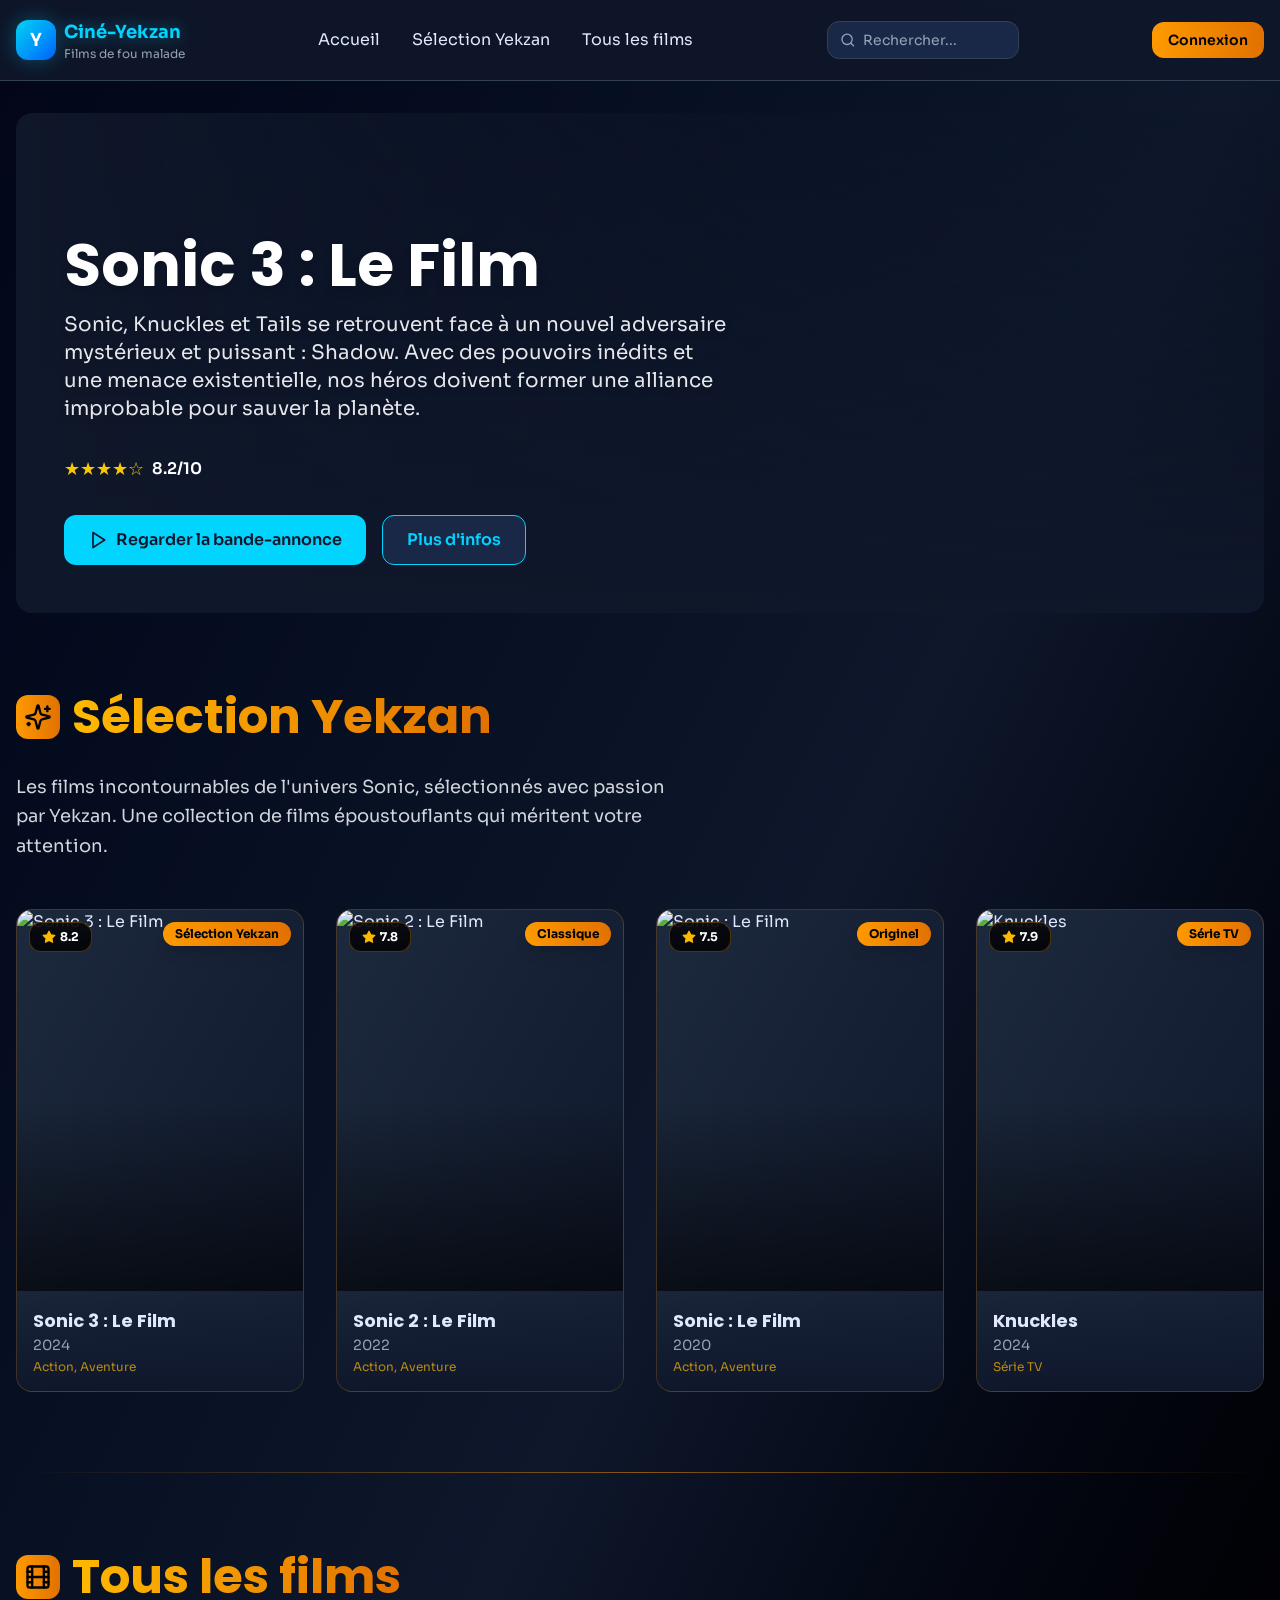
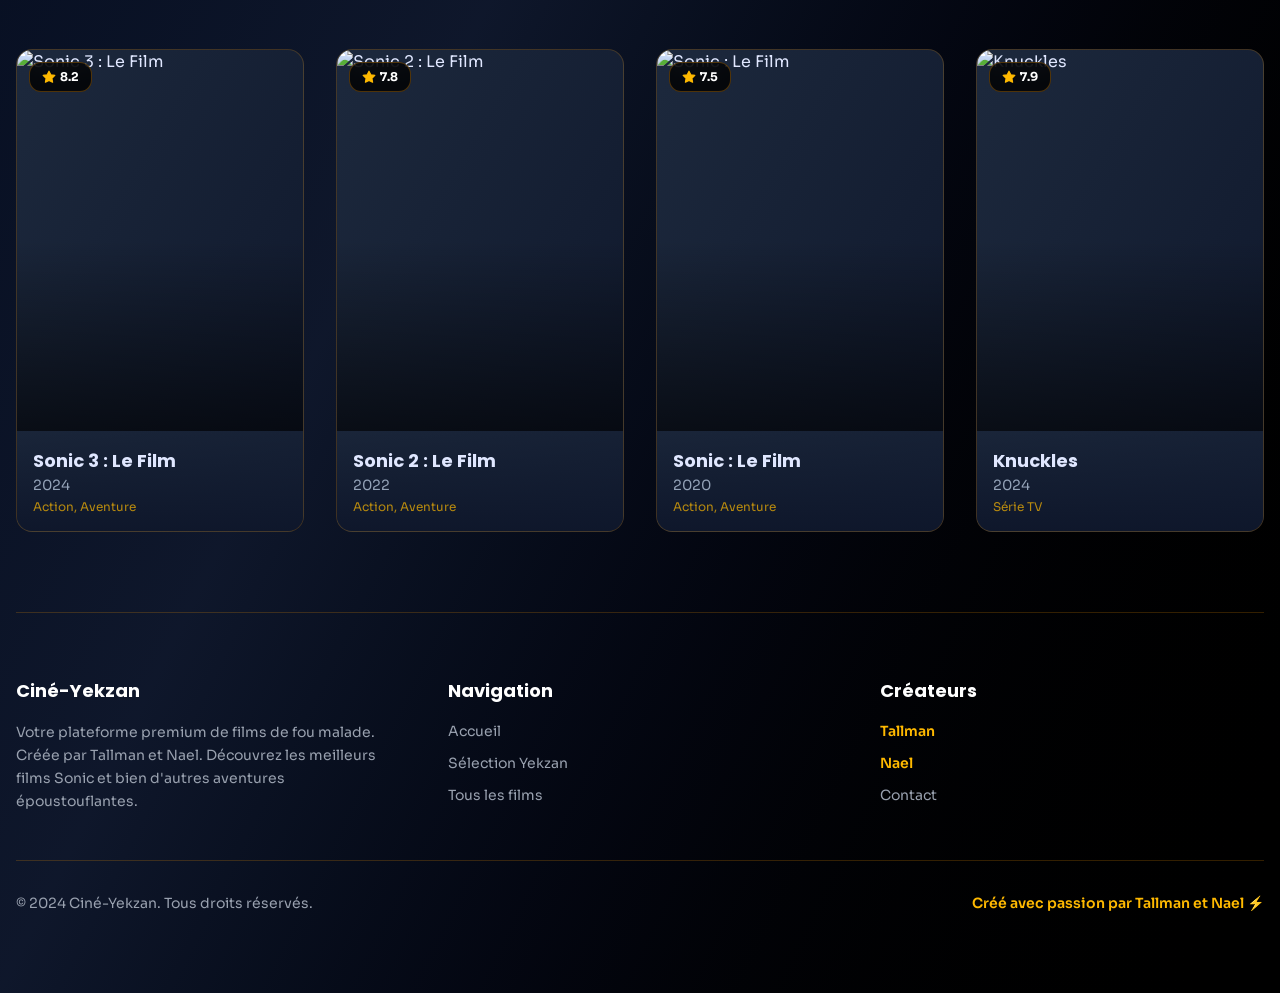
==== commit 2de3d052: "Final: Tallman & Nael, Auth system, Email confirmation, Functional buttons" ====
--- a/index.html
+++ b/index.html
@@ -14,9 +14,8 @@
     <link rel="preconnect" href="https://fonts.googleapis.com" />
     <link rel="preconnect" href="https://fonts.gstatic.com" crossorigin />
     <link href="https://fonts.googleapis.com/css2?family=Poppins:wght@600;700;800&family=Sora:wght@400;500;600&display=swap" rel="stylesheet" />
-    <script type="module" crossorigin src="/assets/index-BSGvvKiw.js"></script>
-    <link rel="stylesheet" crossorigin href="/assets/index-V9fdmkfx.css">
-    <script src="/__manus__/debug-collector.js" defer></script>
+    <script type="module" crossorigin src="./assets/index-DeBb_GFU.js"></script>
+    <link rel="stylesheet" crossorigin href="./assets/index-C6X9BG0Y.css">
   </head>
 
   <body>
--- a/assets/index-C6X9BG0Y.css
+++ b/assets/index-C6X9BG0Y.css
@@ -0,0 +1 @@
+[data-aos][data-aos][data-aos-duration="50"],body[data-aos-duration="50"] [data-aos]{transition-duration:50ms}[data-aos][data-aos][data-aos-delay="50"],body[data-aos-delay="50"] [data-aos]{transition-delay:0}[data-aos][data-aos][data-aos-delay="50"].aos-animate,body[data-aos-delay="50"] [data-aos].aos-animate{transition-delay:50ms}[data-aos][data-aos][data-aos-duration="100"],body[data-aos-duration="100"] [data-aos]{transition-duration:.1s}[data-aos][data-aos][data-aos-delay="100"],body[data-aos-delay="100"] [data-aos]{transition-delay:0}[data-aos][data-aos][data-aos-delay="100"].aos-animate,body[data-aos-delay="100"] [data-aos].aos-animate{transition-delay:.1s}[data-aos][data-aos][data-aos-duration="150"],body[data-aos-duration="150"] [data-aos]{transition-duration:.15s}[data-aos][data-aos][data-aos-delay="150"],body[data-aos-delay="150"] [data-aos]{transition-delay:0}[data-aos][data-aos][data-aos-delay="150"].aos-animate,body[data-aos-delay="150"] [data-aos].aos-animate{transition-delay:.15s}[data-aos][data-aos][data-aos-duration="200"],body[data-aos-duration="200"] [data-aos]{transition-duration:.2s}[data-aos][data-aos][data-aos-delay="200"],body[data-aos-delay="200"] [data-aos]{transition-delay:0}[data-aos][data-aos][data-aos-delay="200"].aos-animate,body[data-aos-delay="200"] [data-aos].aos-animate{transition-delay:.2s}[data-aos][data-aos][data-aos-duration="250"],body[data-aos-duration="250"] [data-aos]{transition-duration:.25s}[data-aos][data-aos][data-aos-delay="250"],body[data-aos-delay="250"] [data-aos]{transition-delay:0}[data-aos][data-aos][data-aos-delay="250"].aos-animate,body[data-aos-delay="250"] [data-aos].aos-animate{transition-delay:.25s}[data-aos][data-aos][data-aos-duration="300"],body[data-aos-duration="300"] [data-aos]{transition-duration:.3s}[data-aos][data-aos][data-aos-delay="300"],body[data-aos-delay="300"] [data-aos]{transition-delay:0}[data-aos][data-aos][data-aos-delay="300"].aos-animate,body[data-aos-delay="300"] [data-aos].aos-animate{transition-delay:.3s}[data-aos][data-aos][data-aos-duration="350"],body[data-aos-duration="350"] [data-aos]{transition-duration:.35s}[data-aos][data-aos][data-aos-delay="350"],body[data-aos-delay="350"] [data-aos]{transition-delay:0}[data-aos][data-aos][data-aos-delay="350"].aos-animate,body[data-aos-delay="350"] [data-aos].aos-animate{transition-delay:.35s}[data-aos][data-aos][data-aos-duration="400"],body[data-aos-duration="400"] [data-aos]{transition-duration:.4s}[data-aos][data-aos][data-aos-delay="400"],body[data-aos-delay="400"] [data-aos]{transition-delay:0}[data-aos][data-aos][data-aos-delay="400"].aos-animate,body[data-aos-delay="400"] [data-aos].aos-animate{transition-delay:.4s}[data-aos][data-aos][data-aos-duration="450"],body[data-aos-duration="450"] [data-aos]{transition-duration:.45s}[data-aos][data-aos][data-aos-delay="450"],body[data-aos-delay="450"] [data-aos]{transition-delay:0}[data-aos][data-aos][data-aos-delay="450"].aos-animate,body[data-aos-delay="450"] [data-aos].aos-animate{transition-delay:.45s}[data-aos][data-aos][data-aos-duration="500"],body[data-aos-duration="500"] [data-aos]{transition-duration:.5s}[data-aos][data-aos][data-aos-delay="500"],body[data-aos-delay="500"] [data-aos]{transition-delay:0}[data-aos][data-aos][data-aos-delay="500"].aos-animate,body[data-aos-delay="500"] [data-aos].aos-animate{transition-delay:.5s}[data-aos][data-aos][data-aos-duration="550"],body[data-aos-duration="550"] [data-aos]{transition-duration:.55s}[data-aos][data-aos][data-aos-delay="550"],body[data-aos-delay="550"] [data-aos]{transition-delay:0}[data-aos][data-aos][data-aos-delay="550"].aos-animate,body[data-aos-delay="550"] [data-aos].aos-animate{transition-delay:.55s}[data-aos][data-aos][data-aos-duration="600"],body[data-aos-duration="600"] [data-aos]{transition-duration:.6s}[data-aos][data-aos][data-aos-delay="600"],body[data-aos-delay="600"] [data-aos]{transition-delay:0}[data-aos][data-aos][data-aos-delay="600"].aos-animate,body[data-aos-delay="600"] [data-aos].aos-animate{transition-delay:.6s}[data-aos][data-aos][data-aos-duration="650"],body[data-aos-duration="650"] [data-aos]{transition-duration:.65s}[data-aos][data-aos][data-aos-delay="650"],body[data-aos-delay="650"] [data-aos]{transition-delay:0}[data-aos][data-aos][data-aos-delay="650"].aos-animate,body[data-aos-delay="650"] [data-aos].aos-animate{transition-delay:.65s}[data-aos][data-aos][data-aos-duration="700"],body[data-aos-duration="700"] [data-aos]{transition-duration:.7s}[data-aos][data-aos][data-aos-delay="700"],body[data-aos-delay="700"] [data-aos]{transition-delay:0}[data-aos][data-aos][data-aos-delay="700"].aos-animate,body[data-aos-delay="700"] [data-aos].aos-animate{transition-delay:.7s}[data-aos][data-aos][data-aos-duration="750"],body[data-aos-duration="750"] [data-aos]{transition-duration:.75s}[data-aos][data-aos][data-aos-delay="750"],body[data-aos-delay="750"] [data-aos]{transition-delay:0}[data-aos][data-aos][data-aos-delay="750"].aos-animate,body[data-aos-delay="750"] [data-aos].aos-animate{transition-delay:.75s}[data-aos][data-aos][data-aos-duration="800"],body[data-aos-duration="800"] [data-aos]{transition-duration:.8s}[data-aos][data-aos][data-aos-delay="800"],body[data-aos-delay="800"] [data-aos]{transition-delay:0}[data-aos][data-aos][data-aos-delay="800"].aos-animate,body[data-aos-delay="800"] [data-aos].aos-animate{transition-delay:.8s}[data-aos][data-aos][data-aos-duration="850"],body[data-aos-duration="850"] [data-aos]{transition-duration:.85s}[data-aos][data-aos][data-aos-delay="850"],body[data-aos-delay="850"] [data-aos]{transition-delay:0}[data-aos][data-aos][data-aos-delay="850"].aos-animate,body[data-aos-delay="850"] [data-aos].aos-animate{transition-delay:.85s}[data-aos][data-aos][data-aos-duration="900"],body[data-aos-duration="900"] [data-aos]{transition-duration:.9s}[data-aos][data-aos][data-aos-delay="900"],body[data-aos-delay="900"] [data-aos]{transition-delay:0}[data-aos][data-aos][data-aos-delay="900"].aos-animate,body[data-aos-delay="900"] [data-aos].aos-animate{transition-delay:.9s}[data-aos][data-aos][data-aos-duration="950"],body[data-aos-duration="950"] [data-aos]{transition-duration:.95s}[data-aos][data-aos][data-aos-delay="950"],body[data-aos-delay="950"] [data-aos]{transition-delay:0}[data-aos][data-aos][data-aos-delay="950"].aos-animate,body[data-aos-delay="950"] [data-aos].aos-animate{transition-delay:.95s}[data-aos][data-aos][data-aos-duration="1000"],body[data-aos-duration="1000"] [data-aos]{transition-duration:1s}[data-aos][data-aos][data-aos-delay="1000"],body[data-aos-delay="1000"] [data-aos]{transition-delay:0}[data-aos][data-aos][data-aos-delay="1000"].aos-animate,body[data-aos-delay="1000"] [data-aos].aos-animate{transition-delay:1s}[data-aos][data-aos][data-aos-duration="1050"],body[data-aos-duration="1050"] [data-aos]{transition-duration:1.05s}[data-aos][data-aos][data-aos-delay="1050"],body[data-aos-delay="1050"] [data-aos]{transition-delay:0}[data-aos][data-aos][data-aos-delay="1050"].aos-animate,body[data-aos-delay="1050"] [data-aos].aos-animate{transition-delay:1.05s}[data-aos][data-aos][data-aos-duration="1100"],body[data-aos-duration="1100"] [data-aos]{transition-duration:1.1s}[data-aos][data-aos][data-aos-delay="1100"],body[data-aos-delay="1100"] [data-aos]{transition-delay:0}[data-aos][data-aos][data-aos-delay="1100"].aos-animate,body[data-aos-delay="1100"] [data-aos].aos-animate{transition-delay:1.1s}[data-aos][data-aos][data-aos-duration="1150"],body[data-aos-duration="1150"] [data-aos]{transition-duration:1.15s}[data-aos][data-aos][data-aos-delay="1150"],body[data-aos-delay="1150"] [data-aos]{transition-delay:0}[data-aos][data-aos][data-aos-delay="1150"].aos-animate,body[data-aos-delay="1150"] [data-aos].aos-animate{transition-delay:1.15s}[data-aos][data-aos][data-aos-duration="1200"],body[data-aos-duration="1200"] [data-aos]{transition-duration:1.2s}[data-aos][data-aos][data-aos-delay="1200"],body[data-aos-delay="1200"] [data-aos]{transition-delay:0}[data-aos][data-aos][data-aos-delay="1200"].aos-animate,body[data-aos-delay="1200"] [data-aos].aos-animate{transition-delay:1.2s}[data-aos][data-aos][data-aos-duration="1250"],body[data-aos-duration="1250"] [data-aos]{transition-duration:1.25s}[data-aos][data-aos][data-aos-delay="1250"],body[data-aos-delay="1250"] [data-aos]{transition-delay:0}[data-aos][data-aos][data-aos-delay="1250"].aos-animate,body[data-aos-delay="1250"] [data-aos].aos-animate{transition-delay:1.25s}[data-aos][data-aos][data-aos-duration="1300"],body[data-aos-duration="1300"] [data-aos]{transition-duration:1.3s}[data-aos][data-aos][data-aos-delay="1300"],body[data-aos-delay="1300"] [data-aos]{transition-delay:0}[data-aos][data-aos][data-aos-delay="1300"].aos-animate,body[data-aos-delay="1300"] [data-aos].aos-animate{transition-delay:1.3s}[data-aos][data-aos][data-aos-duration="1350"],body[data-aos-duration="1350"] [data-aos]{transition-duration:1.35s}[data-aos][data-aos][data-aos-delay="1350"],body[data-aos-delay="1350"] [data-aos]{transition-delay:0}[data-aos][data-aos][data-aos-delay="1350"].aos-animate,body[data-aos-delay="1350"] [data-aos].aos-animate{transition-delay:1.35s}[data-aos][data-aos][data-aos-duration="1400"],body[data-aos-duration="1400"] [data-aos]{transition-duration:1.4s}[data-aos][data-aos][data-aos-delay="1400"],body[data-aos-delay="1400"] [data-aos]{transition-delay:0}[data-aos][data-aos][data-aos-delay="1400"].aos-animate,body[data-aos-delay="1400"] [data-aos].aos-animate{transition-delay:1.4s}[data-aos][data-aos][data-aos-duration="1450"],body[data-aos-duration="1450"] [data-aos]{transition-duration:1.45s}[data-aos][data-aos][data-aos-delay="1450"],body[data-aos-delay="1450"] [data-aos]{transition-delay:0}[data-aos][data-aos][data-aos-delay="1450"].aos-animate,body[data-aos-delay="1450"] [data-aos].aos-animate{transition-delay:1.45s}[data-aos][data-aos][data-aos-duration="1500"],body[data-aos-duration="1500"] [data-aos]{transition-duration:1.5s}[data-aos][data-aos][data-aos-delay="1500"],body[data-aos-delay="1500"] [data-aos]{transition-delay:0}[data-aos][data-aos][data-aos-delay="1500"].aos-animate,body[data-aos-delay="1500"] [data-aos].aos-animate{transition-delay:1.5s}[data-aos][data-aos][data-aos-duration="1550"],body[data-aos-duration="1550"] [data-aos]{transition-duration:1.55s}[data-aos][data-aos][data-aos-delay="1550"],body[data-aos-delay="1550"] [data-aos]{transition-delay:0}[data-aos][data-aos][data-aos-delay="1550"].aos-animate,body[data-aos-delay="1550"] [data-aos].aos-animate{transition-delay:1.55s}[data-aos][data-aos][data-aos-duration="1600"],body[data-aos-duration="1600"] [data-aos]{transition-duration:1.6s}[data-aos][data-aos][data-aos-delay="1600"],body[data-aos-delay="1600"] [data-aos]{transition-delay:0}[data-aos][data-aos][data-aos-delay="1600"].aos-animate,body[data-aos-delay="1600"] [data-aos].aos-animate{transition-delay:1.6s}[data-aos][data-aos][data-aos-duration="1650"],body[data-aos-duration="1650"] [data-aos]{transition-duration:1.65s}[data-aos][data-aos][data-aos-delay="1650"],body[data-aos-delay="1650"] [data-aos]{transition-delay:0}[data-aos][data-aos][data-aos-delay="1650"].aos-animate,body[data-aos-delay="1650"] [data-aos].aos-animate{transition-delay:1.65s}[data-aos][data-aos][data-aos-duration="1700"],body[data-aos-duration="1700"] [data-aos]{transition-duration:1.7s}[data-aos][data-aos][data-aos-delay="1700"],body[data-aos-delay="1700"] [data-aos]{transition-delay:0}[data-aos][data-aos][data-aos-delay="1700"].aos-animate,body[data-aos-delay="1700"] [data-aos].aos-animate{transition-delay:1.7s}[data-aos][data-aos][data-aos-duration="1750"],body[data-aos-duration="1750"] [data-aos]{transition-duration:1.75s}[data-aos][data-aos][data-aos-delay="1750"],body[data-aos-delay="1750"] [data-aos]{transition-delay:0}[data-aos][data-aos][data-aos-delay="1750"].aos-animate,body[data-aos-delay="1750"] [data-aos].aos-animate{transition-delay:1.75s}[data-aos][data-aos][data-aos-duration="1800"],body[data-aos-duration="1800"] [data-aos]{transition-duration:1.8s}[data-aos][data-aos][data-aos-delay="1800"],body[data-aos-delay="1800"] [data-aos]{transition-delay:0}[data-aos][data-aos][data-aos-delay="1800"].aos-animate,body[data-aos-delay="1800"] [data-aos].aos-animate{transition-delay:1.8s}[data-aos][data-aos][data-aos-duration="1850"],body[data-aos-duration="1850"] [data-aos]{transition-duration:1.85s}[data-aos][data-aos][data-aos-delay="1850"],body[data-aos-delay="1850"] [data-aos]{transition-delay:0}[data-aos][data-aos][data-aos-delay="1850"].aos-animate,body[data-aos-delay="1850"] [data-aos].aos-animate{transition-delay:1.85s}[data-aos][data-aos][data-aos-duration="1900"],body[data-aos-duration="1900"] [data-aos]{transition-duration:1.9s}[data-aos][data-aos][data-aos-delay="1900"],body[data-aos-delay="1900"] [data-aos]{transition-delay:0}[data-aos][data-aos][data-aos-delay="1900"].aos-animate,body[data-aos-delay="1900"] [data-aos].aos-animate{transition-delay:1.9s}[data-aos][data-aos][data-aos-duration="1950"],body[data-aos-duration="1950"] [data-aos]{transition-duration:1.95s}[data-aos][data-aos][data-aos-delay="1950"],body[data-aos-delay="1950"] [data-aos]{transition-delay:0}[data-aos][data-aos][data-aos-delay="1950"].aos-animate,body[data-aos-delay="1950"] [data-aos].aos-animate{transition-delay:1.95s}[data-aos][data-aos][data-aos-duration="2000"],body[data-aos-duration="2000"] [data-aos]{transition-duration:2s}[data-aos][data-aos][data-aos-delay="2000"],body[data-aos-delay="2000"] [data-aos]{transition-delay:0}[data-aos][data-aos][data-aos-delay="2000"].aos-animate,body[data-aos-delay="2000"] [data-aos].aos-animate{transition-delay:2s}[data-aos][data-aos][data-aos-duration="2050"],body[data-aos-duration="2050"] [data-aos]{transition-duration:2.05s}[data-aos][data-aos][data-aos-delay="2050"],body[data-aos-delay="2050"] [data-aos]{transition-delay:0}[data-aos][data-aos][data-aos-delay="2050"].aos-animate,body[data-aos-delay="2050"] [data-aos].aos-animate{transition-delay:2.05s}[data-aos][data-aos][data-aos-duration="2100"],body[data-aos-duration="2100"] [data-aos]{transition-duration:2.1s}[data-aos][data-aos][data-aos-delay="2100"],body[data-aos-delay="2100"] [data-aos]{transition-delay:0}[data-aos][data-aos][data-aos-delay="2100"].aos-animate,body[data-aos-delay="2100"] [data-aos].aos-animate{transition-delay:2.1s}[data-aos][data-aos][data-aos-duration="2150"],body[data-aos-duration="2150"] [data-aos]{transition-duration:2.15s}[data-aos][data-aos][data-aos-delay="2150"],body[data-aos-delay="2150"] [data-aos]{transition-delay:0}[data-aos][data-aos][data-aos-delay="2150"].aos-animate,body[data-aos-delay="2150"] [data-aos].aos-animate{transition-delay:2.15s}[data-aos][data-aos][data-aos-duration="2200"],body[data-aos-duration="2200"] [data-aos]{transition-duration:2.2s}[data-aos][data-aos][data-aos-delay="2200"],body[data-aos-delay="2200"] [data-aos]{transition-delay:0}[data-aos][data-aos][data-aos-delay="2200"].aos-animate,body[data-aos-delay="2200"] [data-aos].aos-animate{transition-delay:2.2s}[data-aos][data-aos][data-aos-duration="2250"],body[data-aos-duration="2250"] [data-aos]{transition-duration:2.25s}[data-aos][data-aos][data-aos-delay="2250"],body[data-aos-delay="2250"] [data-aos]{transition-delay:0}[data-aos][data-aos][data-aos-delay="2250"].aos-animate,body[data-aos-delay="2250"] [data-aos].aos-animate{transition-delay:2.25s}[data-aos][data-aos][data-aos-duration="2300"],body[data-aos-duration="2300"] [data-aos]{transition-duration:2.3s}[data-aos][data-aos][data-aos-delay="2300"],body[data-aos-delay="2300"] [data-aos]{transition-delay:0}[data-aos][data-aos][data-aos-delay="2300"].aos-animate,body[data-aos-delay="2300"] [data-aos].aos-animate{transition-delay:2.3s}[data-aos][data-aos][data-aos-duration="2350"],body[data-aos-duration="2350"] [data-aos]{transition-duration:2.35s}[data-aos][data-aos][data-aos-delay="2350"],body[data-aos-delay="2350"] [data-aos]{transition-delay:0}[data-aos][data-aos][data-aos-delay="2350"].aos-animate,body[data-aos-delay="2350"] [data-aos].aos-animate{transition-delay:2.35s}[data-aos][data-aos][data-aos-duration="2400"],body[data-aos-duration="2400"] [data-aos]{transition-duration:2.4s}[data-aos][data-aos][data-aos-delay="2400"],body[data-aos-delay="2400"] [data-aos]{transition-delay:0}[data-aos][data-aos][data-aos-delay="2400"].aos-animate,body[data-aos-delay="2400"] [data-aos].aos-animate{transition-delay:2.4s}[data-aos][data-aos][data-aos-duration="2450"],body[data-aos-duration="2450"] [data-aos]{transition-duration:2.45s}[data-aos][data-aos][data-aos-delay="2450"],body[data-aos-delay="2450"] [data-aos]{transition-delay:0}[data-aos][data-aos][data-aos-delay="2450"].aos-animate,body[data-aos-delay="2450"] [data-aos].aos-animate{transition-delay:2.45s}[data-aos][data-aos][data-aos-duration="2500"],body[data-aos-duration="2500"] [data-aos]{transition-duration:2.5s}[data-aos][data-aos][data-aos-delay="2500"],body[data-aos-delay="2500"] [data-aos]{transition-delay:0}[data-aos][data-aos][data-aos-delay="2500"].aos-animate,body[data-aos-delay="2500"] [data-aos].aos-animate{transition-delay:2.5s}[data-aos][data-aos][data-aos-duration="2550"],body[data-aos-duration="2550"] [data-aos]{transition-duration:2.55s}[data-aos][data-aos][data-aos-delay="2550"],body[data-aos-delay="2550"] [data-aos]{transition-delay:0}[data-aos][data-aos][data-aos-delay="2550"].aos-animate,body[data-aos-delay="2550"] [data-aos].aos-animate{transition-delay:2.55s}[data-aos][data-aos][data-aos-duration="2600"],body[data-aos-duration="2600"] [data-aos]{transition-duration:2.6s}[data-aos][data-aos][data-aos-delay="2600"],body[data-aos-delay="2600"] [data-aos]{transition-delay:0}[data-aos][data-aos][data-aos-delay="2600"].aos-animate,body[data-aos-delay="2600"] [data-aos].aos-animate{transition-delay:2.6s}[data-aos][data-aos][data-aos-duration="2650"],body[data-aos-duration="2650"] [data-aos]{transition-duration:2.65s}[data-aos][data-aos][data-aos-delay="2650"],body[data-aos-delay="2650"] [data-aos]{transition-delay:0}[data-aos][data-aos][data-aos-delay="2650"].aos-animate,body[data-aos-delay="2650"] [data-aos].aos-animate{transition-delay:2.65s}[data-aos][data-aos][data-aos-duration="2700"],body[data-aos-duration="2700"] [data-aos]{transition-duration:2.7s}[data-aos][data-aos][data-aos-delay="2700"],body[data-aos-delay="2700"] [data-aos]{transition-delay:0}[data-aos][data-aos][data-aos-delay="2700"].aos-animate,body[data-aos-delay="2700"] [data-aos].aos-animate{transition-delay:2.7s}[data-aos][data-aos][data-aos-duration="2750"],body[data-aos-duration="2750"] [data-aos]{transition-duration:2.75s}[data-aos][data-aos][data-aos-delay="2750"],body[data-aos-delay="2750"] [data-aos]{transition-delay:0}[data-aos][data-aos][data-aos-delay="2750"].aos-animate,body[data-aos-delay="2750"] [data-aos].aos-animate{transition-delay:2.75s}[data-aos][data-aos][data-aos-duration="2800"],body[data-aos-duration="2800"] [data-aos]{transition-duration:2.8s}[data-aos][data-aos][data-aos-delay="2800"],body[data-aos-delay="2800"] [data-aos]{transition-delay:0}[data-aos][data-aos][data-aos-delay="2800"].aos-animate,body[data-aos-delay="2800"] [data-aos].aos-animate{transition-delay:2.8s}[data-aos][data-aos][data-aos-duration="2850"],body[data-aos-duration="2850"] [data-aos]{transition-duration:2.85s}[data-aos][data-aos][data-aos-delay="2850"],body[data-aos-delay="2850"] [data-aos]{transition-delay:0}[data-aos][data-aos][data-aos-delay="2850"].aos-animate,body[data-aos-delay="2850"] [data-aos].aos-animate{transition-delay:2.85s}[data-aos][data-aos][data-aos-duration="2900"],body[data-aos-duration="2900"] [data-aos]{transition-duration:2.9s}[data-aos][data-aos][data-aos-delay="2900"],body[data-aos-delay="2900"] [data-aos]{transition-delay:0}[data-aos][data-aos][data-aos-delay="2900"].aos-animate,body[data-aos-delay="2900"] [data-aos].aos-animate{transition-delay:2.9s}[data-aos][data-aos][data-aos-duration="2950"],body[data-aos-duration="2950"] [data-aos]{transition-duration:2.95s}[data-aos][data-aos][data-aos-delay="2950"],body[data-aos-delay="2950"] [data-aos]{transition-delay:0}[data-aos][data-aos][data-aos-delay="2950"].aos-animate,body[data-aos-delay="2950"] [data-aos].aos-animate{transition-delay:2.95s}[data-aos][data-aos][data-aos-duration="3000"],body[data-aos-duration="3000"] [data-aos]{transition-duration:3s}[data-aos][data-aos][data-aos-delay="3000"],body[data-aos-delay="3000"] [data-aos]{transition-delay:0}[data-aos][data-aos][data-aos-delay="3000"].aos-animate,body[data-aos-delay="3000"] [data-aos].aos-animate{transition-delay:3s}[data-aos][data-aos][data-aos-easing=linear],body[data-aos-easing=linear] [data-aos]{transition-timing-function:cubic-bezier(.25,.25,.75,.75)}[data-aos][data-aos][data-aos-easing=ease],body[data-aos-easing=ease] [data-aos]{transition-timing-function:ease}[data-aos][data-aos][data-aos-easing=ease-in],body[data-aos-easing=ease-in] [data-aos]{transition-timing-function:ease-in}[data-aos][data-aos][data-aos-easing=ease-out],body[data-aos-easing=ease-out] [data-aos]{transition-timing-function:ease-out}[data-aos][data-aos][data-aos-easing=ease-in-out],body[data-aos-easing=ease-in-out] [data-aos]{transition-timing-function:ease-in-out}[data-aos][data-aos][data-aos-easing=ease-in-back],body[data-aos-easing=ease-in-back] [data-aos]{transition-timing-function:cubic-bezier(.6,-.28,.735,.045)}[data-aos][data-aos][data-aos-easing=ease-out-back],body[data-aos-easing=ease-out-back] [data-aos]{transition-timing-function:cubic-bezier(.175,.885,.32,1.275)}[data-aos][data-aos][data-aos-easing=ease-in-out-back],body[data-aos-easing=ease-in-out-back] [data-aos]{transition-timing-function:cubic-bezier(.68,-.55,.265,1.55)}[data-aos][data-aos][data-aos-easing=ease-in-sine],body[data-aos-easing=ease-in-sine] [data-aos]{transition-timing-function:cubic-bezier(.47,0,.745,.715)}[data-aos][data-aos][data-aos-easing=ease-out-sine],body[data-aos-easing=ease-out-sine] [data-aos]{transition-timing-function:cubic-bezier(.39,.575,.565,1)}[data-aos][data-aos][data-aos-easing=ease-in-out-sine],body[data-aos-easing=ease-in-out-sine] [data-aos]{transition-timing-function:cubic-bezier(.445,.05,.55,.95)}[data-aos][data-aos][data-aos-easing=ease-in-quad],body[data-aos-easing=ease-in-quad] [data-aos]{transition-timing-function:cubic-bezier(.55,.085,.68,.53)}[data-aos][data-aos][data-aos-easing=ease-out-quad],body[data-aos-easing=ease-out-quad] [data-aos]{transition-timing-function:cubic-bezier(.25,.46,.45,.94)}[data-aos][data-aos][data-aos-easing=ease-in-out-quad],body[data-aos-easing=ease-in-out-quad] [data-aos]{transition-timing-function:cubic-bezier(.455,.03,.515,.955)}[data-aos][data-aos][data-aos-easing=ease-in-cubic],body[data-aos-easing=ease-in-cubic] [data-aos]{transition-timing-function:cubic-bezier(.55,.085,.68,.53)}[data-aos][data-aos][data-aos-easing=ease-out-cubic],body[data-aos-easing=ease-out-cubic] [data-aos]{transition-timing-function:cubic-bezier(.25,.46,.45,.94)}[data-aos][data-aos][data-aos-easing=ease-in-out-cubic],body[data-aos-easing=ease-in-out-cubic] [data-aos]{transition-timing-function:cubic-bezier(.455,.03,.515,.955)}[data-aos][data-aos][data-aos-easing=ease-in-quart],body[data-aos-easing=ease-in-quart] [data-aos]{transition-timing-function:cubic-bezier(.55,.085,.68,.53)}[data-aos][data-aos][data-aos-easing=ease-out-quart],body[data-aos-easing=ease-out-quart] [data-aos]{transition-timing-function:cubic-bezier(.25,.46,.45,.94)}[data-aos][data-aos][data-aos-easing=ease-in-out-quart],body[data-aos-easing=ease-in-out-quart] [data-aos]{transition-timing-function:cubic-bezier(.455,.03,.515,.955)}[data-aos^=fade][data-aos^=fade]{opacity:0;transition-property:opacity,transform}[data-aos^=fade][data-aos^=fade].aos-animate{opacity:1;transform:translateZ(0)}[data-aos=fade-up]{transform:translate3d(0,100px,0)}[data-aos=fade-down]{transform:translate3d(0,-100px,0)}[data-aos=fade-right]{transform:translate3d(-100px,0,0)}[data-aos=fade-left]{transform:translate3d(100px,0,0)}[data-aos=fade-up-right]{transform:translate3d(-100px,100px,0)}[data-aos=fade-up-left]{transform:translate3d(100px,100px,0)}[data-aos=fade-down-right]{transform:translate3d(-100px,-100px,0)}[data-aos=fade-down-left]{transform:translate3d(100px,-100px,0)}[data-aos^=zoom][data-aos^=zoom]{opacity:0;transition-property:opacity,transform}[data-aos^=zoom][data-aos^=zoom].aos-animate{opacity:1;transform:translateZ(0) scale(1)}[data-aos=zoom-in]{transform:scale(.6)}[data-aos=zoom-in-up]{transform:translate3d(0,100px,0) scale(.6)}[data-aos=zoom-in-down]{transform:translate3d(0,-100px,0) scale(.6)}[data-aos=zoom-in-right]{transform:translate3d(-100px,0,0) scale(.6)}[data-aos=zoom-in-left]{transform:translate3d(100px,0,0) scale(.6)}[data-aos=zoom-out]{transform:scale(1.2)}[data-aos=zoom-out-up]{transform:translate3d(0,100px,0) scale(1.2)}[data-aos=zoom-out-down]{transform:translate3d(0,-100px,0) scale(1.2)}[data-aos=zoom-out-right]{transform:translate3d(-100px,0,0) scale(1.2)}[data-aos=zoom-out-left]{transform:translate3d(100px,0,0) scale(1.2)}[data-aos^=slide][data-aos^=slide]{transition-property:transform}[data-aos^=slide][data-aos^=slide].aos-animate{transform:translateZ(0)}[data-aos=slide-up]{transform:translate3d(0,100%,0)}[data-aos=slide-down]{transform:translate3d(0,-100%,0)}[data-aos=slide-right]{transform:translate3d(-100%,0,0)}[data-aos=slide-left]{transform:translate3d(100%,0,0)}[data-aos^=flip][data-aos^=flip]{backface-visibility:hidden;transition-property:transform}[data-aos=flip-left]{transform:perspective(2500px) rotateY(-100deg)}[data-aos=flip-left].aos-animate{transform:perspective(2500px) rotateY(0)}[data-aos=flip-right]{transform:perspective(2500px) rotateY(100deg)}[data-aos=flip-right].aos-animate{transform:perspective(2500px) rotateY(0)}[data-aos=flip-up]{transform:perspective(2500px) rotateX(-100deg)}[data-aos=flip-up].aos-animate{transform:perspective(2500px) rotateX(0)}[data-aos=flip-down]{transform:perspective(2500px) rotateX(100deg)}[data-aos=flip-down].aos-animate{transform:perspective(2500px) rotateX(0)}/*! tailwindcss v4.1.14 | MIT License | https://tailwindcss.com */@layer properties{@supports (((-webkit-hyphens:none)) and (not (margin-trim:inline))) or ((-moz-orient:inline) and (not (color:rgb(from red r g b)))){*,:before,:after,::backdrop{--tw-translate-x:0;--tw-translate-y:0;--tw-translate-z:0;--tw-rotate-x:initial;--tw-rotate-y:initial;--tw-rotate-z:initial;--tw-skew-x:initial;--tw-skew-y:initial;--tw-space-y-reverse:0;--tw-space-x-reverse:0;--tw-border-style:solid;--tw-gradient-position:initial;--tw-gradient-from:#0000;--tw-gradient-via:#0000;--tw-gradient-to:#0000;--tw-gradient-stops:initial;--tw-gradient-via-stops:initial;--tw-gradient-from-position:0%;--tw-gradient-via-position:50%;--tw-gradient-to-position:100%;--tw-leading:initial;--tw-font-weight:initial;--tw-tracking:initial;--tw-ordinal:initial;--tw-slashed-zero:initial;--tw-numeric-figure:initial;--tw-numeric-spacing:initial;--tw-numeric-fraction:initial;--tw-shadow:0 0 #0000;--tw-shadow-color:initial;--tw-shadow-alpha:100%;--tw-inset-shadow:0 0 #0000;--tw-inset-shadow-color:initial;--tw-inset-shadow-alpha:100%;--tw-ring-color:initial;--tw-ring-shadow:0 0 #0000;--tw-inset-ring-color:initial;--tw-inset-ring-shadow:0 0 #0000;--tw-ring-inset:initial;--tw-ring-offset-width:0px;--tw-ring-offset-color:#fff;--tw-ring-offset-shadow:0 0 #0000;--tw-outline-style:solid;--tw-blur:initial;--tw-brightness:initial;--tw-contrast:initial;--tw-grayscale:initial;--tw-hue-rotate:initial;--tw-invert:initial;--tw-opacity:initial;--tw-saturate:initial;--tw-sepia:initial;--tw-drop-shadow:initial;--tw-drop-shadow-color:initial;--tw-drop-shadow-alpha:100%;--tw-drop-shadow-size:initial;--tw-backdrop-blur:initial;--tw-backdrop-brightness:initial;--tw-backdrop-contrast:initial;--tw-backdrop-grayscale:initial;--tw-backdrop-hue-rotate:initial;--tw-backdrop-invert:initial;--tw-backdrop-opacity:initial;--tw-backdrop-saturate:initial;--tw-backdrop-sepia:initial;--tw-duration:initial;--tw-ease:initial;--tw-scale-x:1;--tw-scale-y:1;--tw-scale-z:1;--tw-content:"";--tw-animation-delay:0s;--tw-animation-direction:normal;--tw-animation-duration:initial;--tw-animation-fill-mode:none;--tw-animation-iteration-count:1;--tw-enter-blur:0;--tw-enter-opacity:1;--tw-enter-rotate:0;--tw-enter-scale:1;--tw-enter-translate-x:0;--tw-enter-translate-y:0;--tw-exit-blur:0;--tw-exit-opacity:1;--tw-exit-rotate:0;--tw-exit-scale:1;--tw-exit-translate-x:0;--tw-exit-translate-y:0}}}@layer theme{:root,:host{--font-sans:ui-sans-serif,system-ui,sans-serif,"Apple Color Emoji","Segoe UI Emoji","Segoe UI Symbol","Noto Color Emoji";--font-mono:ui-monospace,SFMono-Regular,Menlo,Monaco,Consolas,"Liberation Mono","Courier New",monospace;--color-red-100:oklch(93.6% .032 17.717);--color-red-400:oklch(70.4% .191 22.216);--color-red-500:oklch(63.7% .237 25.331);--color-red-600:oklch(57.7% .245 27.325);--color-red-700:oklch(50.5% .213 27.518);--color-amber-300:oklch(87.9% .169 91.605);--color-amber-400:oklch(82.8% .189 84.429);--color-amber-500:oklch(76.9% .188 70.08);--color-amber-600:oklch(66.6% .179 58.318);--color-amber-700:oklch(55.5% .163 48.998);--color-yellow-400:oklch(85.2% .199 91.936);--color-cyan-400:oklch(78.9% .154 211.53);--color-blue-600:oklch(54.6% .245 262.881);--color-blue-700:oklch(48.8% .243 264.376);--color-slate-50:oklch(98.4% .003 247.858);--color-slate-100:oklch(96.8% .007 247.896);--color-slate-600:oklch(44.6% .043 257.281);--color-slate-700:oklch(37.2% .044 257.287);--color-slate-800:oklch(27.9% .041 260.031);--color-slate-900:oklch(20.8% .042 265.755);--color-slate-950:oklch(12.9% .042 264.695);--color-gray-200:oklch(92.8% .006 264.531);--color-gray-300:oklch(87.2% .01 258.338);--color-gray-400:oklch(70.7% .022 261.325);--color-black:#000;--color-white:#fff;--spacing:.25rem;--container-sm:24rem;--container-md:28rem;--container-lg:32rem;--container-2xl:42rem;--text-xs:.75rem;--text-xs--line-height:calc(1/.75);--text-sm:.875rem;--text-sm--line-height:calc(1.25/.875);--text-base:1rem;--text-base--line-height: 1.5 ;--text-lg:1.125rem;--text-lg--line-height:calc(1.75/1.125);--text-xl:1.25rem;--text-xl--line-height:calc(1.75/1.25);--text-2xl:1.5rem;--text-2xl--line-height:calc(2/1.5);--text-3xl:1.875rem;--text-3xl--line-height: 1.2 ;--text-4xl:2.25rem;--text-4xl--line-height:calc(2.5/2.25);--text-5xl:3rem;--text-5xl--line-height:1;--text-6xl:3.75rem;--text-6xl--line-height:1;--text-7xl:4.5rem;--text-7xl--line-height:1;--font-weight-normal:400;--font-weight-medium:500;--font-weight-semibold:600;--font-weight-bold:700;--tracking-tight:-.025em;--tracking-widest:.1em;--leading-snug:1.375;--leading-normal:1.5;--leading-relaxed:1.625;--radius-xs:.125rem;--radius-2xl:1rem;--drop-shadow-md:0 3px 3px #0000001f;--drop-shadow-lg:0 4px 4px #00000026;--ease-in-out:cubic-bezier(.4,0,.2,1);--animate-spin:spin 1s linear infinite;--animate-pulse:pulse 2s cubic-bezier(.4,0,.6,1)infinite;--animate-bounce:bounce 1s infinite;--blur-sm:8px;--blur-md:12px;--blur-2xl:40px;--aspect-video:16/9;--default-transition-duration:.15s;--default-transition-timing-function:cubic-bezier(.4,0,.2,1);--default-font-family:var(--font-sans);--default-mono-font-family:var(--font-mono);--color-border:var(--border)}}@layer base{*,:after,:before,::backdrop{box-sizing:border-box;border:0 solid;margin:0;padding:0}::file-selector-button{box-sizing:border-box;border:0 solid;margin:0;padding:0}html,:host{-webkit-text-size-adjust:100%;tab-size:4;line-height:1.5;font-family:var(--default-font-family,ui-sans-serif,system-ui,sans-serif,"Apple Color Emoji","Segoe UI Emoji","Segoe UI Symbol","Noto Color Emoji");font-feature-settings:var(--default-font-feature-settings,normal);font-variation-settings:var(--default-font-variation-settings,normal);-webkit-tap-highlight-color:transparent}hr{height:0;color:inherit;border-top-width:1px}abbr:where([title]){-webkit-text-decoration:underline dotted;text-decoration:underline dotted}h1,h2,h3,h4,h5,h6{font-size:inherit;font-weight:inherit}a{color:inherit;-webkit-text-decoration:inherit;text-decoration:inherit}b,strong{font-weight:bolder}code,kbd,samp,pre{font-family:var(--default-mono-font-family,ui-monospace,SFMono-Regular,Menlo,Monaco,Consolas,"Liberation Mono","Courier New",monospace);font-feature-settings:var(--default-mono-font-feature-settings,normal);font-variation-settings:var(--default-mono-font-variation-settings,normal);font-size:1em}small{font-size:80%}sub,sup{vertical-align:baseline;font-size:75%;line-height:0;position:relative}sub{bottom:-.25em}sup{top:-.5em}table{text-indent:0;border-color:inherit;border-collapse:collapse}:-moz-focusring{outline:auto}progress{vertical-align:baseline}summary{display:list-item}ol,ul,menu{list-style:none}img,svg,video,canvas,audio,iframe,embed,object{vertical-align:middle;display:block}img,video{max-width:100%;height:auto}button,input,select,optgroup,textarea{font:inherit;font-feature-settings:inherit;font-variation-settings:inherit;letter-spacing:inherit;color:inherit;opacity:1;background-color:#0000;border-radius:0}::file-selector-button{font:inherit;font-feature-settings:inherit;font-variation-settings:inherit;letter-spacing:inherit;color:inherit;opacity:1;background-color:#0000;border-radius:0}:where(select:is([multiple],[size])) optgroup{font-weight:bolder}:where(select:is([multiple],[size])) optgroup option{padding-inline-start:20px}::file-selector-button{margin-inline-end:4px}::placeholder{opacity:1}@supports (not ((-webkit-appearance:-apple-pay-button))) or (contain-intrinsic-size:1px){::placeholder{color:currentColor}@supports (color:color-mix(in lab,red,red)){::placeholder{color:color-mix(in oklab,currentcolor 50%,transparent)}}}textarea{resize:vertical}::-webkit-search-decoration{-webkit-appearance:none}::-webkit-date-and-time-value{min-height:1lh;text-align:inherit}::-webkit-datetime-edit{display:inline-flex}::-webkit-datetime-edit-fields-wrapper{padding:0}::-webkit-datetime-edit{padding-block:0}::-webkit-datetime-edit-year-field{padding-block:0}::-webkit-datetime-edit-month-field{padding-block:0}::-webkit-datetime-edit-day-field{padding-block:0}::-webkit-datetime-edit-hour-field{padding-block:0}::-webkit-datetime-edit-minute-field{padding-block:0}::-webkit-datetime-edit-second-field{padding-block:0}::-webkit-datetime-edit-millisecond-field{padding-block:0}::-webkit-datetime-edit-meridiem-field{padding-block:0}::-webkit-calendar-picker-indicator{line-height:1}:-moz-ui-invalid{box-shadow:none}button,input:where([type=button],[type=reset],[type=submit]){appearance:button}::file-selector-button{appearance:button}::-webkit-inner-spin-button{height:auto}::-webkit-outer-spin-button{height:auto}[hidden]:where(:not([hidden=until-found])){display:none!important}*{border-color:var(--border);outline-color:var(--ring)}@supports (color:color-mix(in lab,red,red)){*{outline-color:color-mix(in oklab,var(--ring)50%,transparent)}}body{background-color:var(--background);color:var(--foreground);font-family:Sora,sans-serif}h1,h2,h3,h4,h5,h6{font-family:Poppins,sans-serif;font-weight:700}button:not(:disabled),[role=button]:not([aria-disabled=true]),[type=button]:not(:disabled),[type=submit]:not(:disabled),[type=reset]:not(:disabled),a[href],select:not(:disabled),input[type=checkbox]:not(:disabled),input[type=radio]:not(:disabled){cursor:pointer}}@layer components{.container{width:100%;margin-left:auto;margin-right:auto;padding-left:1rem;padding-right:1rem}.flex{min-width:0;min-height:0}.glow-cyan{--tw-shadow:0 0 20px var(--tw-shadow-color,#00d4ff4d);box-shadow:var(--tw-inset-shadow),var(--tw-inset-ring-shadow),var(--tw-ring-offset-shadow),var(--tw-ring-shadow),var(--tw-shadow)}.glow-red{--tw-shadow:0 0 20px var(--tw-shadow-color,#ff006e4d);box-shadow:var(--tw-inset-shadow),var(--tw-inset-ring-shadow),var(--tw-ring-offset-shadow),var(--tw-ring-shadow),var(--tw-shadow)}.card-hover{transition-property:all;transition-timing-function:var(--tw-ease,var(--default-transition-timing-function));transition-duration:var(--tw-duration,var(--default-transition-duration));--tw-duration:.3s;transition-duration:.3s}@media (hover:hover){.card-hover:hover{--tw-scale-x:105%;--tw-scale-y:105%;--tw-scale-z:105%;scale:var(--tw-scale-x)var(--tw-scale-y);--tw-shadow:0 0 30px var(--tw-shadow-color,#00d4ff66);box-shadow:var(--tw-inset-shadow),var(--tw-inset-ring-shadow),var(--tw-ring-offset-shadow),var(--tw-ring-shadow),var(--tw-shadow)}}.btn-neon{border-radius:var(--radius);background-color:var(--accent);padding-inline:calc(var(--spacing)*6);padding-block:calc(var(--spacing)*3);--tw-font-weight:var(--font-weight-semibold);font-weight:var(--font-weight-semibold);color:var(--accent-foreground);transition-property:all;transition-timing-function:var(--tw-ease,var(--default-transition-timing-function));transition-duration:var(--tw-duration,var(--default-transition-duration));--tw-duration:.3s;transition-duration:.3s}@media (hover:hover){.btn-neon:hover{--tw-shadow:0 0 20px var(--tw-shadow-color,#00d4ff80);box-shadow:var(--tw-inset-shadow),var(--tw-inset-ring-shadow),var(--tw-ring-offset-shadow),var(--tw-ring-shadow),var(--tw-shadow)}}.btn-neon:active{--tw-scale-x:95%;--tw-scale-y:95%;--tw-scale-z:95%;scale:var(--tw-scale-x)var(--tw-scale-y)}.text-glow{color:var(--accent);--tw-drop-shadow-size:drop-shadow(0 0 8px var(--tw-drop-shadow-color,#00d4ff66));--tw-drop-shadow:var(--tw-drop-shadow-size);filter:var(--tw-blur,)var(--tw-brightness,)var(--tw-contrast,)var(--tw-grayscale,)var(--tw-hue-rotate,)var(--tw-invert,)var(--tw-saturate,)var(--tw-sepia,)var(--tw-drop-shadow,)}@media (min-width:640px){.container{padding-left:1.5rem;padding-right:1.5rem}}@media (min-width:1024px){.container{max-width:1280px;padding-left:2rem;padding-right:2rem}}}@layer utilities{.\@container\/card-header{container:card-header/inline-size}.\@container\/field-group{container:field-group/inline-size}.pointer-events-none{pointer-events:none}.invisible{visibility:hidden}.sr-only{clip-path:inset(50%);white-space:nowrap;border-width:0;width:1px;height:1px;margin:-1px;padding:0;position:absolute;overflow:hidden}.absolute{position:absolute}.fixed{position:fixed}.relative{position:relative}.static{position:static}.sticky{position:sticky}.inset-0{inset:calc(var(--spacing)*0)}.inset-x-0{inset-inline:calc(var(--spacing)*0)}.inset-y-0{inset-block:calc(var(--spacing)*0)}.-top-12{top:calc(var(--spacing)*-12)}.top-0{top:calc(var(--spacing)*0)}.top-1\.5{top:calc(var(--spacing)*1.5)}.top-1\/2{top:50%}.top-3{top:calc(var(--spacing)*3)}.top-3\.5{top:calc(var(--spacing)*3.5)}.top-4{top:calc(var(--spacing)*4)}.top-\[1px\]{top:1px}.top-\[50\%\]{top:50%}.top-\[60\%\]{top:60%}.top-full{top:100%}.-right-12{right:calc(var(--spacing)*-12)}.right-0{right:calc(var(--spacing)*0)}.right-1{right:calc(var(--spacing)*1)}.right-2{right:calc(var(--spacing)*2)}.right-3{right:calc(var(--spacing)*3)}.right-4{right:calc(var(--spacing)*4)}.-bottom-12{bottom:calc(var(--spacing)*-12)}.bottom-0{bottom:calc(var(--spacing)*0)}.-left-12{left:calc(var(--spacing)*-12)}.left-0{left:calc(var(--spacing)*0)}.left-1\/2{left:50%}.left-2{left:calc(var(--spacing)*2)}.left-3{left:calc(var(--spacing)*3)}.left-\[50\%\]{left:50%}.isolate{isolation:isolate}.z-10{z-index:10}.z-20{z-index:20}.z-50{z-index:50}.z-\[1\]{z-index:1}.order-first{order:-9999}.order-last{order:9999}.col-start-2{grid-column-start:2}.row-span-2{grid-row:span 2/span 2}.row-start-1{grid-row-start:1}.container{width:100%}@media (min-width:40rem){.container{max-width:40rem}}@media (min-width:48rem){.container{max-width:48rem}}@media (min-width:64rem){.container{max-width:64rem}}@media (min-width:80rem){.container{max-width:80rem}}@media (min-width:96rem){.container{max-width:96rem}}.\!m-0{margin:calc(var(--spacing)*0)!important}.-mx-1{margin-inline:calc(var(--spacing)*-1)}.mx-2{margin-inline:calc(var(--spacing)*2)}.mx-3\.5{margin-inline:calc(var(--spacing)*3.5)}.mx-4{margin-inline:calc(var(--spacing)*4)}.mx-auto{margin-inline:auto}.-my-2{margin-block:calc(var(--spacing)*-2)}.my-0{margin-block:calc(var(--spacing)*0)}.my-0\.5{margin-block:calc(var(--spacing)*.5)}.my-1{margin-block:calc(var(--spacing)*1)}.my-20{margin-block:calc(var(--spacing)*20)}.-mt-4{margin-top:calc(var(--spacing)*-4)}.mt-1{margin-top:calc(var(--spacing)*1)}.mt-1\.5{margin-top:calc(var(--spacing)*1.5)}.mt-2{margin-top:calc(var(--spacing)*2)}.mt-4{margin-top:calc(var(--spacing)*4)}.mt-20{margin-top:calc(var(--spacing)*20)}.mt-auto{margin-top:auto}.mr-2{margin-right:calc(var(--spacing)*2)}.mb-2{margin-bottom:calc(var(--spacing)*2)}.mb-3{margin-bottom:calc(var(--spacing)*3)}.mb-4{margin-bottom:calc(var(--spacing)*4)}.mb-6{margin-bottom:calc(var(--spacing)*6)}.mb-8{margin-bottom:calc(var(--spacing)*8)}.mb-12{margin-bottom:calc(var(--spacing)*12)}.mb-20{margin-bottom:calc(var(--spacing)*20)}.-ml-4{margin-left:calc(var(--spacing)*-4)}.ml-1{margin-left:calc(var(--spacing)*1)}.ml-2{margin-left:calc(var(--spacing)*2)}.ml-4{margin-left:calc(var(--spacing)*4)}.ml-auto{margin-left:auto}.line-clamp-1{-webkit-line-clamp:1;-webkit-box-orient:vertical;display:-webkit-box;overflow:hidden}.line-clamp-2{-webkit-line-clamp:2;-webkit-box-orient:vertical;display:-webkit-box;overflow:hidden}.block{display:block}.flex{display:flex}.grid{display:grid}.hidden{display:none}.inline{display:inline}.inline-flex{display:inline-flex}.table{display:table}.table-caption{display:table-caption}.table-cell{display:table-cell}.table-row{display:table-row}.field-sizing-content{field-sizing:content}.aspect-\[3\/4\]{aspect-ratio:3/4}.aspect-square{aspect-ratio:1}.aspect-video{aspect-ratio:var(--aspect-video)}.size-\(--cell-size\){width:var(--cell-size);height:var(--cell-size)}.size-2{width:calc(var(--spacing)*2);height:calc(var(--spacing)*2)}.size-2\.5{width:calc(var(--spacing)*2.5);height:calc(var(--spacing)*2.5)}.size-3{width:calc(var(--spacing)*3);height:calc(var(--spacing)*3)}.size-3\.5{width:calc(var(--spacing)*3.5);height:calc(var(--spacing)*3.5)}.size-4{width:calc(var(--spacing)*4);height:calc(var(--spacing)*4)}.size-6{width:calc(var(--spacing)*6);height:calc(var(--spacing)*6)}.size-7{width:calc(var(--spacing)*7);height:calc(var(--spacing)*7)}.size-8{width:calc(var(--spacing)*8);height:calc(var(--spacing)*8)}.size-9{width:calc(var(--spacing)*9);height:calc(var(--spacing)*9)}.size-10{width:calc(var(--spacing)*10);height:calc(var(--spacing)*10)}.size-auto{width:auto;height:auto}.size-full{width:100%;height:100%}.h-\(--cell-size\){height:var(--cell-size)}.h-1\.5{height:calc(var(--spacing)*1.5)}.h-2{height:calc(var(--spacing)*2)}.h-2\.5{height:calc(var(--spacing)*2.5)}.h-4{height:calc(var(--spacing)*4)}.h-5{height:calc(var(--spacing)*5)}.h-6{height:calc(var(--spacing)*6)}.h-7{height:calc(var(--spacing)*7)}.h-8{height:calc(var(--spacing)*8)}.h-9{height:calc(var(--spacing)*9)}.h-10{height:calc(var(--spacing)*10)}.h-12{height:calc(var(--spacing)*12)}.h-16{height:calc(var(--spacing)*16)}.h-20{height:calc(var(--spacing)*20)}.h-64{height:calc(var(--spacing)*64)}.h-96{height:calc(var(--spacing)*96)}.h-\[1\.15rem\]{height:1.15rem}.h-\[500px\]{height:500px}.h-\[calc\(100\%-1px\)\]{height:calc(100% - 1px)}.h-\[var\(--radix-navigation-menu-viewport-height\)\]{height:var(--radix-navigation-menu-viewport-height)}.h-\[var\(--radix-select-trigger-height\)\]{height:var(--radix-select-trigger-height)}.h-auto{height:auto}.h-full{height:100%}.h-px{height:1px}.h-svh{height:100svh}.max-h-\(--radix-context-menu-content-available-height\){max-height:var(--radix-context-menu-content-available-height)}.max-h-\(--radix-dropdown-menu-content-available-height\){max-height:var(--radix-dropdown-menu-content-available-height)}.max-h-\(--radix-select-content-available-height\){max-height:var(--radix-select-content-available-height)}.max-h-\[90vh\]{max-height:90vh}.max-h-\[300px\]{max-height:300px}.min-h-0{min-height:calc(var(--spacing)*0)}.min-h-4{min-height:calc(var(--spacing)*4)}.min-h-16{min-height:calc(var(--spacing)*16)}.min-h-screen{min-height:100vh}.min-h-svh{min-height:100svh}.w-\(--cell-size\){width:var(--cell-size)}.w-\(--sidebar-width\){width:var(--sidebar-width)}.w-0{width:calc(var(--spacing)*0)}.w-1{width:calc(var(--spacing)*1)}.w-2{width:calc(var(--spacing)*2)}.w-2\.5{width:calc(var(--spacing)*2.5)}.w-3{width:calc(var(--spacing)*3)}.w-3\/4{width:75%}.w-4{width:calc(var(--spacing)*4)}.w-5{width:calc(var(--spacing)*5)}.w-8{width:calc(var(--spacing)*8)}.w-9{width:calc(var(--spacing)*9)}.w-10{width:calc(var(--spacing)*10)}.w-16{width:calc(var(--spacing)*16)}.w-48{width:calc(var(--spacing)*48)}.w-64{width:calc(var(--spacing)*64)}.w-72{width:calc(var(--spacing)*72)}.w-\[100px\]{width:100px}.w-\[400px\]{width:400px}.w-auto{width:auto}.w-fit{width:fit-content}.w-full{width:100%}.w-max{width:max-content}.w-px{width:1px}.max-w-\(--skeleton-width\){max-width:var(--skeleton-width)}.max-w-2xl{max-width:var(--container-2xl)}.max-w-\[calc\(100\%-2rem\)\]{max-width:calc(100% - 2rem)}.max-w-lg{max-width:var(--container-lg)}.max-w-max{max-width:max-content}.max-w-md{max-width:var(--container-md)}.max-w-sm{max-width:var(--container-sm)}.min-w-\(--cell-size\){min-width:var(--cell-size)}.min-w-0{min-width:calc(var(--spacing)*0)}.min-w-5{min-width:calc(var(--spacing)*5)}.min-w-8{min-width:calc(var(--spacing)*8)}.min-w-9{min-width:calc(var(--spacing)*9)}.min-w-10{min-width:calc(var(--spacing)*10)}.min-w-\[8rem\]{min-width:8rem}.min-w-\[12rem\]{min-width:12rem}.min-w-\[var\(--radix-select-trigger-width\)\]{min-width:var(--radix-select-trigger-width)}.flex-1{flex:1}.flex-shrink-0,.shrink-0{flex-shrink:0}.grow{flex-grow:1}.grow-0{flex-grow:0}.basis-full{flex-basis:100%}.caption-bottom{caption-side:bottom}.border-collapse{border-collapse:collapse}.origin-\(--radix-context-menu-content-transform-origin\){transform-origin:var(--radix-context-menu-content-transform-origin)}.origin-\(--radix-dropdown-menu-content-transform-origin\){transform-origin:var(--radix-dropdown-menu-content-transform-origin)}.origin-\(--radix-hover-card-content-transform-origin\){transform-origin:var(--radix-hover-card-content-transform-origin)}.origin-\(--radix-menubar-content-transform-origin\){transform-origin:var(--radix-menubar-content-transform-origin)}.origin-\(--radix-popover-content-transform-origin\){transform-origin:var(--radix-popover-content-transform-origin)}.origin-\(--radix-select-content-transform-origin\){transform-origin:var(--radix-select-content-transform-origin)}.origin-\(--radix-tooltip-content-transform-origin\){transform-origin:var(--radix-tooltip-content-transform-origin)}.-translate-x-1\/2{--tw-translate-x: -50% ;translate:var(--tw-translate-x)var(--tw-translate-y)}.-translate-x-px{--tw-translate-x:-1px;translate:var(--tw-translate-x)var(--tw-translate-y)}.translate-x-\[-50\%\]{--tw-translate-x:-50%;translate:var(--tw-translate-x)var(--tw-translate-y)}.translate-x-px{--tw-translate-x:1px;translate:var(--tw-translate-x)var(--tw-translate-y)}.-translate-y-1\/2{--tw-translate-y: -50% ;translate:var(--tw-translate-x)var(--tw-translate-y)}.translate-y-0\.5{--tw-translate-y:calc(var(--spacing)*.5);translate:var(--tw-translate-x)var(--tw-translate-y)}.translate-y-\[-50\%\]{--tw-translate-y:-50%;translate:var(--tw-translate-x)var(--tw-translate-y)}.translate-y-\[calc\(-50\%_-_2px\)\]{--tw-translate-y: calc(-50% - 2px) ;translate:var(--tw-translate-x)var(--tw-translate-y)}.rotate-45{rotate:45deg}.rotate-90{rotate:90deg}.transform{transform:var(--tw-rotate-x,)var(--tw-rotate-y,)var(--tw-rotate-z,)var(--tw-skew-x,)var(--tw-skew-y,)}.animate-bounce{animation:var(--animate-bounce)}.animate-caret-blink{animation:1.25s ease-out infinite caret-blink}.animate-in{animation:enter var(--tw-animation-duration,var(--tw-duration,.15s))var(--tw-ease,ease)var(--tw-animation-delay,0s)var(--tw-animation-iteration-count,1)var(--tw-animation-direction,normal)var(--tw-animation-fill-mode,none)}.animate-pulse{animation:var(--animate-pulse)}.animate-spin{animation:var(--animate-spin)}.cursor-default{cursor:default}.cursor-pointer{cursor:pointer}.cursor-text{cursor:text}.touch-none{touch-action:none}.resize-none{resize:none}.scroll-my-1{scroll-margin-block:calc(var(--spacing)*1)}.scroll-py-1{scroll-padding-block:calc(var(--spacing)*1)}.list-disc{list-style-type:disc}.list-none{list-style-type:none}.auto-rows-min{grid-auto-rows:min-content}.grid-cols-1{grid-template-columns:repeat(1,minmax(0,1fr))}.grid-cols-\[0_1fr\]{grid-template-columns:0 1fr}.grid-rows-\[auto_auto\]{grid-template-rows:auto auto}.flex-col{flex-direction:column}.flex-col-reverse{flex-direction:column-reverse}.flex-row{flex-direction:row}.flex-wrap{flex-wrap:wrap}.items-center{align-items:center}.items-end{align-items:flex-end}.items-start{align-items:flex-start}.items-stretch{align-items:stretch}.justify-between{justify-content:space-between}.justify-center{justify-content:center}.justify-end{justify-content:flex-end}.justify-start{justify-content:flex-start}.justify-items-start{justify-items:start}.gap-0{gap:calc(var(--spacing)*0)}.gap-0\.5{gap:calc(var(--spacing)*.5)}.gap-1{gap:calc(var(--spacing)*1)}.gap-1\.5{gap:calc(var(--spacing)*1.5)}.gap-2{gap:calc(var(--spacing)*2)}.gap-2\.5{gap:calc(var(--spacing)*2.5)}.gap-3{gap:calc(var(--spacing)*3)}.gap-4{gap:calc(var(--spacing)*4)}.gap-6{gap:calc(var(--spacing)*6)}.gap-7{gap:calc(var(--spacing)*7)}.gap-8{gap:calc(var(--spacing)*8)}.gap-12{gap:calc(var(--spacing)*12)}:where(.space-y-2>:not(:last-child)){--tw-space-y-reverse:0;margin-block-start:calc(calc(var(--spacing)*2)*var(--tw-space-y-reverse));margin-block-end:calc(calc(var(--spacing)*2)*calc(1 - var(--tw-space-y-reverse)))}:where(.space-y-3>:not(:last-child)){--tw-space-y-reverse:0;margin-block-start:calc(calc(var(--spacing)*3)*var(--tw-space-y-reverse));margin-block-end:calc(calc(var(--spacing)*3)*calc(1 - var(--tw-space-y-reverse)))}:where(.space-y-4>:not(:last-child)){--tw-space-y-reverse:0;margin-block-start:calc(calc(var(--spacing)*4)*var(--tw-space-y-reverse));margin-block-end:calc(calc(var(--spacing)*4)*calc(1 - var(--tw-space-y-reverse)))}:where(.space-y-6>:not(:last-child)){--tw-space-y-reverse:0;margin-block-start:calc(calc(var(--spacing)*6)*var(--tw-space-y-reverse));margin-block-end:calc(calc(var(--spacing)*6)*calc(1 - var(--tw-space-y-reverse)))}:where(.space-x-1>:not(:last-child)){--tw-space-x-reverse:0;margin-inline-start:calc(calc(var(--spacing)*1)*var(--tw-space-x-reverse));margin-inline-end:calc(calc(var(--spacing)*1)*calc(1 - var(--tw-space-x-reverse)))}:where(.space-x-2>:not(:last-child)){--tw-space-x-reverse:0;margin-inline-start:calc(calc(var(--spacing)*2)*var(--tw-space-x-reverse));margin-inline-end:calc(calc(var(--spacing)*2)*calc(1 - var(--tw-space-x-reverse)))}:where(.space-x-3>:not(:last-child)){--tw-space-x-reverse:0;margin-inline-start:calc(calc(var(--spacing)*3)*var(--tw-space-x-reverse));margin-inline-end:calc(calc(var(--spacing)*3)*calc(1 - var(--tw-space-x-reverse)))}:where(.space-x-4>:not(:last-child)){--tw-space-x-reverse:0;margin-inline-start:calc(calc(var(--spacing)*4)*var(--tw-space-x-reverse));margin-inline-end:calc(calc(var(--spacing)*4)*calc(1 - var(--tw-space-x-reverse)))}:where(.space-x-6>:not(:last-child)){--tw-space-x-reverse:0;margin-inline-start:calc(calc(var(--spacing)*6)*var(--tw-space-x-reverse));margin-inline-end:calc(calc(var(--spacing)*6)*calc(1 - var(--tw-space-x-reverse)))}:where(.space-x-8>:not(:last-child)){--tw-space-x-reverse:0;margin-inline-start:calc(calc(var(--spacing)*8)*var(--tw-space-x-reverse));margin-inline-end:calc(calc(var(--spacing)*8)*calc(1 - var(--tw-space-x-reverse)))}.gap-y-0\.5{row-gap:calc(var(--spacing)*.5)}.self-start{align-self:flex-start}.self-stretch{align-self:stretch}.justify-self-end{justify-self:flex-end}.truncate{text-overflow:ellipsis;white-space:nowrap;overflow:hidden}.overflow-auto{overflow:auto}.overflow-hidden{overflow:hidden}.overflow-x-auto{overflow-x:auto}.overflow-x-hidden{overflow-x:hidden}.overflow-y-auto{overflow-y:auto}.rounded{border-radius:.25rem}.rounded-2xl{border-radius:var(--radius-2xl)}.rounded-\[2px\]{border-radius:2px}.rounded-\[4px\]{border-radius:4px}.rounded-\[10px\]{border-radius:10px}.rounded-\[20px\]{border-radius:20px}.rounded-\[calc\(var\(--radius\)-5px\)\]{border-radius:calc(var(--radius) - 5px)}.rounded-\[inherit\]{border-radius:inherit}.rounded-full{border-radius:3.40282e38px}.rounded-lg{border-radius:var(--radius)}.rounded-md{border-radius:calc(var(--radius) - 2px)}.rounded-none{border-radius:0}.rounded-sm{border-radius:calc(var(--radius) - 4px)}.rounded-xl{border-radius:calc(var(--radius) + 4px)}.rounded-xs{border-radius:var(--radius-xs)}.rounded-l-md{border-top-left-radius:calc(var(--radius) - 2px);border-bottom-left-radius:calc(var(--radius) - 2px)}.rounded-tl-sm{border-top-left-radius:calc(var(--radius) - 4px)}.rounded-r-md{border-top-right-radius:calc(var(--radius) - 2px);border-bottom-right-radius:calc(var(--radius) - 2px)}.border{border-style:var(--tw-border-style);border-width:1px}.border-0{border-style:var(--tw-border-style);border-width:0}.border-\[1\.5px\]{border-style:var(--tw-border-style);border-width:1.5px}.border-y{border-block-style:var(--tw-border-style);border-block-width:1px}.border-t{border-top-style:var(--tw-border-style);border-top-width:1px}.border-r{border-right-style:var(--tw-border-style);border-right-width:1px}.border-b{border-bottom-style:var(--tw-border-style);border-bottom-width:1px}.border-l{border-left-style:var(--tw-border-style);border-left-width:1px}.border-dashed{--tw-border-style:dashed;border-style:dashed}.border-\(--color-border\){border-color:var(--color-border)}.border-\[rgba\(0\,0\,0\,0\.08\)\]{border-color:#00000014}.border-accent{border-color:var(--accent)}.border-amber-500\/10{border-color:#f99c001a}@supports (color:color-mix(in lab,red,red)){.border-amber-500\/10{border-color:color-mix(in oklab,var(--color-amber-500)10%,transparent)}}.border-amber-500\/20{border-color:#f99c0033}@supports (color:color-mix(in lab,red,red)){.border-amber-500\/20{border-color:color-mix(in oklab,var(--color-amber-500)20%,transparent)}}.border-amber-500\/30{border-color:#f99c004d}@supports (color:color-mix(in lab,red,red)){.border-amber-500\/30{border-color:color-mix(in oklab,var(--color-amber-500)30%,transparent)}}.border-border,.border-border\/50{border-color:var(--border)}@supports (color:color-mix(in lab,red,red)){.border-border\/50{border-color:color-mix(in oklab,var(--border)50%,transparent)}}.border-input{border-color:var(--input)}.border-primary{border-color:var(--primary)}.border-sidebar-border{border-color:var(--sidebar-border)}.border-slate-600{border-color:var(--color-slate-600)}.border-transparent{border-color:#0000}.border-t-transparent{border-top-color:#0000}.border-l-transparent{border-left-color:#0000}.bg-\(--color-bg\){background-color:var(--color-bg)}.bg-\[\#1a1a19\]{background-color:#1a1a19}.bg-\[\#f8f8f7\]{background-color:#f8f8f7}.bg-accent{background-color:var(--accent)}.bg-amber-500{background-color:var(--color-amber-500)}.bg-background,.bg-background\/95{background-color:var(--background)}@supports (color:color-mix(in lab,red,red)){.bg-background\/95{background-color:color-mix(in oklab,var(--background)95%,transparent)}}.bg-black\/50{background-color:#00000080}@supports (color:color-mix(in lab,red,red)){.bg-black\/50{background-color:color-mix(in oklab,var(--color-black)50%,transparent)}}.bg-black\/70{background-color:#000000b3}@supports (color:color-mix(in lab,red,red)){.bg-black\/70{background-color:color-mix(in oklab,var(--color-black)70%,transparent)}}.bg-black\/80{background-color:#000c}@supports (color:color-mix(in lab,red,red)){.bg-black\/80{background-color:color-mix(in oklab,var(--color-black)80%,transparent)}}.bg-blue-600{background-color:var(--color-blue-600)}.bg-border{background-color:var(--border)}.bg-card{background-color:var(--card)}.bg-destructive{background-color:var(--destructive)}.bg-foreground{background-color:var(--foreground)}.bg-input{background-color:var(--input)}.bg-muted,.bg-muted\/50{background-color:var(--muted)}@supports (color:color-mix(in lab,red,red)){.bg-muted\/50{background-color:color-mix(in oklab,var(--muted)50%,transparent)}}.bg-popover{background-color:var(--popover)}.bg-primary,.bg-primary\/20{background-color:var(--primary)}@supports (color:color-mix(in lab,red,red)){.bg-primary\/20{background-color:color-mix(in oklab,var(--primary)20%,transparent)}}.bg-red-100{background-color:var(--color-red-100)}.bg-red-600{background-color:var(--color-red-600)}.bg-secondary{background-color:var(--secondary)}.bg-sidebar{background-color:var(--sidebar)}.bg-sidebar-border{background-color:var(--sidebar-border)}.bg-slate-700{background-color:var(--color-slate-700)}.bg-slate-700\/50{background-color:#31415880}@supports (color:color-mix(in lab,red,red)){.bg-slate-700\/50{background-color:color-mix(in oklab,var(--color-slate-700)50%,transparent)}}.bg-slate-800\/50{background-color:#1d293d80}@supports (color:color-mix(in lab,red,red)){.bg-slate-800\/50{background-color:color-mix(in oklab,var(--color-slate-800)50%,transparent)}}.bg-slate-900\/95{background-color:#0f172bf2}@supports (color:color-mix(in lab,red,red)){.bg-slate-900\/95{background-color:color-mix(in oklab,var(--color-slate-900)95%,transparent)}}.bg-transparent{background-color:#0000}.bg-white{background-color:var(--color-white)}.bg-white\/80{background-color:#fffc}@supports (color:color-mix(in lab,red,red)){.bg-white\/80{background-color:color-mix(in oklab,var(--color-white)80%,transparent)}}.bg-gradient-to-b{--tw-gradient-position:to bottom in oklab;background-image:linear-gradient(var(--tw-gradient-stops))}.bg-gradient-to-br{--tw-gradient-position:to bottom right in oklab;background-image:linear-gradient(var(--tw-gradient-stops))}.bg-gradient-to-r{--tw-gradient-position:to right in oklab;background-image:linear-gradient(var(--tw-gradient-stops))}.bg-gradient-to-t{--tw-gradient-position:to top in oklab;background-image:linear-gradient(var(--tw-gradient-stops))}.from-amber-400{--tw-gradient-from:var(--color-amber-400);--tw-gradient-stops:var(--tw-gradient-via-stops,var(--tw-gradient-position),var(--tw-gradient-from)var(--tw-gradient-from-position),var(--tw-gradient-to)var(--tw-gradient-to-position))}.from-amber-500{--tw-gradient-from:var(--color-amber-500);--tw-gradient-stops:var(--tw-gradient-via-stops,var(--tw-gradient-position),var(--tw-gradient-from)var(--tw-gradient-from-position),var(--tw-gradient-to)var(--tw-gradient-to-position))}.from-background{--tw-gradient-from:var(--background);--tw-gradient-stops:var(--tw-gradient-via-stops,var(--tw-gradient-position),var(--tw-gradient-from)var(--tw-gradient-from-position),var(--tw-gradient-to)var(--tw-gradient-to-position))}.from-black{--tw-gradient-from:var(--color-black);--tw-gradient-stops:var(--tw-gradient-via-stops,var(--tw-gradient-position),var(--tw-gradient-from)var(--tw-gradient-from-position),var(--tw-gradient-to)var(--tw-gradient-to-position))}.from-cyan-400{--tw-gradient-from:var(--color-cyan-400);--tw-gradient-stops:var(--tw-gradient-via-stops,var(--tw-gradient-position),var(--tw-gradient-from)var(--tw-gradient-from-position),var(--tw-gradient-to)var(--tw-gradient-to-position))}.from-slate-50{--tw-gradient-from:var(--color-slate-50);--tw-gradient-stops:var(--tw-gradient-via-stops,var(--tw-gradient-position),var(--tw-gradient-from)var(--tw-gradient-from-position),var(--tw-gradient-to)var(--tw-gradient-to-position))}.from-slate-800{--tw-gradient-from:var(--color-slate-800);--tw-gradient-stops:var(--tw-gradient-via-stops,var(--tw-gradient-position),var(--tw-gradient-from)var(--tw-gradient-from-position),var(--tw-gradient-to)var(--tw-gradient-to-position))}.from-slate-800\/50{--tw-gradient-from:#1d293d80}@supports (color:color-mix(in lab,red,red)){.from-slate-800\/50{--tw-gradient-from:color-mix(in oklab,var(--color-slate-800)50%,transparent)}}.from-slate-800\/50{--tw-gradient-stops:var(--tw-gradient-via-stops,var(--tw-gradient-position),var(--tw-gradient-from)var(--tw-gradient-from-position),var(--tw-gradient-to)var(--tw-gradient-to-position))}.from-slate-900{--tw-gradient-from:var(--color-slate-900);--tw-gradient-stops:var(--tw-gradient-via-stops,var(--tw-gradient-position),var(--tw-gradient-from)var(--tw-gradient-from-position),var(--tw-gradient-to)var(--tw-gradient-to-position))}.from-slate-950{--tw-gradient-from:var(--color-slate-950);--tw-gradient-stops:var(--tw-gradient-via-stops,var(--tw-gradient-position),var(--tw-gradient-from)var(--tw-gradient-from-position),var(--tw-gradient-to)var(--tw-gradient-to-position))}.from-transparent{--tw-gradient-from:transparent;--tw-gradient-stops:var(--tw-gradient-via-stops,var(--tw-gradient-position),var(--tw-gradient-from)var(--tw-gradient-from-position),var(--tw-gradient-to)var(--tw-gradient-to-position))}.via-amber-500\/50{--tw-gradient-via:#f99c0080}@supports (color:color-mix(in lab,red,red)){.via-amber-500\/50{--tw-gradient-via:color-mix(in oklab,var(--color-amber-500)50%,transparent)}}.via-amber-500\/50{--tw-gradient-via-stops:var(--tw-gradient-position),var(--tw-gradient-from)var(--tw-gradient-from-position),var(--tw-gradient-via)var(--tw-gradient-via-position),var(--tw-gradient-to)var(--tw-gradient-to-position);--tw-gradient-stops:var(--tw-gradient-via-stops)}.via-background\/50{--tw-gradient-via:var(--background)}@supports (color:color-mix(in lab,red,red)){.via-background\/50{--tw-gradient-via:color-mix(in oklab,var(--background)50%,transparent)}}.via-background\/50{--tw-gradient-via-stops:var(--tw-gradient-position),var(--tw-gradient-from)var(--tw-gradient-from-position),var(--tw-gradient-via)var(--tw-gradient-via-position),var(--tw-gradient-to)var(--tw-gradient-to-position);--tw-gradient-stops:var(--tw-gradient-via-stops)}.via-slate-800{--tw-gradient-via:var(--color-slate-800);--tw-gradient-via-stops:var(--tw-gradient-position),var(--tw-gradient-from)var(--tw-gradient-from-position),var(--tw-gradient-via)var(--tw-gradient-via-position),var(--tw-gradient-to)var(--tw-gradient-to-position);--tw-gradient-stops:var(--tw-gradient-via-stops)}.via-slate-900{--tw-gradient-via:var(--color-slate-900);--tw-gradient-via-stops:var(--tw-gradient-position),var(--tw-gradient-from)var(--tw-gradient-from-position),var(--tw-gradient-via)var(--tw-gradient-via-position),var(--tw-gradient-to)var(--tw-gradient-to-position);--tw-gradient-stops:var(--tw-gradient-via-stops)}.via-transparent{--tw-gradient-via:transparent;--tw-gradient-via-stops:var(--tw-gradient-position),var(--tw-gradient-from)var(--tw-gradient-from-position),var(--tw-gradient-via)var(--tw-gradient-via-position),var(--tw-gradient-to)var(--tw-gradient-to-position);--tw-gradient-stops:var(--tw-gradient-via-stops)}.to-amber-600{--tw-gradient-to:var(--color-amber-600);--tw-gradient-stops:var(--tw-gradient-via-stops,var(--tw-gradient-position),var(--tw-gradient-from)var(--tw-gradient-from-position),var(--tw-gradient-to)var(--tw-gradient-to-position))}.to-black{--tw-gradient-to:var(--color-black);--tw-gradient-stops:var(--tw-gradient-via-stops,var(--tw-gradient-position),var(--tw-gradient-from)var(--tw-gradient-from-position),var(--tw-gradient-to)var(--tw-gradient-to-position))}.to-blue-600{--tw-gradient-to:var(--color-blue-600);--tw-gradient-stops:var(--tw-gradient-via-stops,var(--tw-gradient-position),var(--tw-gradient-from)var(--tw-gradient-from-position),var(--tw-gradient-to)var(--tw-gradient-to-position))}.to-slate-100{--tw-gradient-to:var(--color-slate-100);--tw-gradient-stops:var(--tw-gradient-via-stops,var(--tw-gradient-position),var(--tw-gradient-from)var(--tw-gradient-from-position),var(--tw-gradient-to)var(--tw-gradient-to-position))}.to-slate-900{--tw-gradient-to:var(--color-slate-900);--tw-gradient-stops:var(--tw-gradient-via-stops,var(--tw-gradient-position),var(--tw-gradient-from)var(--tw-gradient-from-position),var(--tw-gradient-to)var(--tw-gradient-to-position))}.to-transparent{--tw-gradient-to:transparent;--tw-gradient-stops:var(--tw-gradient-via-stops,var(--tw-gradient-position),var(--tw-gradient-from)var(--tw-gradient-from-position),var(--tw-gradient-to)var(--tw-gradient-to-position))}.bg-cover{background-size:cover}.bg-clip-text{-webkit-background-clip:text;background-clip:text}.bg-center{background-position:50%}.fill-amber-400{fill:var(--color-amber-400)}.fill-current{fill:currentColor}.fill-foreground{fill:var(--foreground)}.fill-primary{fill:var(--primary)}.object-cover{object-fit:cover}.p-0{padding:calc(var(--spacing)*0)}.p-1{padding:calc(var(--spacing)*1)}.p-2{padding:calc(var(--spacing)*2)}.p-3{padding:calc(var(--spacing)*3)}.p-4{padding:calc(var(--spacing)*4)}.p-5{padding:calc(var(--spacing)*5)}.p-6{padding:calc(var(--spacing)*6)}.p-8{padding:calc(var(--spacing)*8)}.p-\[3px\]{padding:3px}.p-px{padding:1px}.px-\(--cell-size\){padding-inline:var(--cell-size)}.px-1{padding-inline:calc(var(--spacing)*1)}.px-1\.5{padding-inline:calc(var(--spacing)*1.5)}.px-2{padding-inline:calc(var(--spacing)*2)}.px-2\.5{padding-inline:calc(var(--spacing)*2.5)}.px-3{padding-inline:calc(var(--spacing)*3)}.px-4{padding-inline:calc(var(--spacing)*4)}.px-5{padding-inline:calc(var(--spacing)*5)}.px-6{padding-inline:calc(var(--spacing)*6)}.py-0\.5{padding-block:calc(var(--spacing)*.5)}.py-1{padding-block:calc(var(--spacing)*1)}.py-1\.5{padding-block:calc(var(--spacing)*1.5)}.py-2{padding-block:calc(var(--spacing)*2)}.py-2\.5{padding-block:calc(var(--spacing)*2.5)}.py-3{padding-block:calc(var(--spacing)*3)}.py-4{padding-block:calc(var(--spacing)*4)}.py-5{padding-block:calc(var(--spacing)*5)}.py-6{padding-block:calc(var(--spacing)*6)}.py-8{padding-block:calc(var(--spacing)*8)}.py-12{padding-block:calc(var(--spacing)*12)}.py-20{padding-block:calc(var(--spacing)*20)}.pt-0{padding-top:calc(var(--spacing)*0)}.pt-3{padding-top:calc(var(--spacing)*3)}.pt-4{padding-top:calc(var(--spacing)*4)}.pt-8{padding-top:calc(var(--spacing)*8)}.pt-12{padding-top:calc(var(--spacing)*12)}.pt-16{padding-top:calc(var(--spacing)*16)}.pr-1{padding-right:calc(var(--spacing)*1)}.pr-2{padding-right:calc(var(--spacing)*2)}.pr-2\.5{padding-right:calc(var(--spacing)*2.5)}.pr-3{padding-right:calc(var(--spacing)*3)}.pr-8{padding-right:calc(var(--spacing)*8)}.pb-3{padding-bottom:calc(var(--spacing)*3)}.pb-4{padding-bottom:calc(var(--spacing)*4)}.pb-8{padding-bottom:calc(var(--spacing)*8)}.pb-12{padding-bottom:calc(var(--spacing)*12)}.pl-2{padding-left:calc(var(--spacing)*2)}.pl-3{padding-left:calc(var(--spacing)*3)}.pl-4{padding-left:calc(var(--spacing)*4)}.pl-8{padding-left:calc(var(--spacing)*8)}.text-center{text-align:center}.text-left{text-align:left}.align-middle{vertical-align:middle}.font-mono{font-family:var(--font-mono)}.font-sans{font-family:var(--font-sans)}.text-2xl{font-size:var(--text-2xl);line-height:var(--tw-leading,var(--text-2xl--line-height))}.text-3xl{font-size:var(--text-3xl);line-height:var(--tw-leading,var(--text-3xl--line-height))}.text-4xl{font-size:var(--text-4xl);line-height:var(--tw-leading,var(--text-4xl--line-height))}.text-6xl{font-size:var(--text-6xl);line-height:var(--tw-leading,var(--text-6xl--line-height))}.text-7xl{font-size:var(--text-7xl);line-height:var(--tw-leading,var(--text-7xl--line-height))}.text-base{font-size:var(--text-base);line-height:var(--tw-leading,var(--text-base--line-height))}.text-lg{font-size:var(--text-lg);line-height:var(--tw-leading,var(--text-lg--line-height))}.text-sm{font-size:var(--text-sm);line-height:var(--tw-leading,var(--text-sm--line-height))}.text-sm\/relaxed{font-size:var(--text-sm);line-height:var(--leading-relaxed)}.text-xl{font-size:var(--text-xl);line-height:var(--tw-leading,var(--text-xl--line-height))}.text-xs{font-size:var(--text-xs);line-height:var(--tw-leading,var(--text-xs--line-height))}.text-\[0\.8rem\]{font-size:.8rem}.leading-5{--tw-leading:calc(var(--spacing)*5);line-height:calc(var(--spacing)*5)}.leading-\[26px\]{--tw-leading:26px;line-height:26px}.leading-none{--tw-leading:1;line-height:1}.leading-normal{--tw-leading:var(--leading-normal);line-height:var(--leading-normal)}.leading-relaxed{--tw-leading:var(--leading-relaxed);line-height:var(--leading-relaxed)}.leading-snug{--tw-leading:var(--leading-snug);line-height:var(--leading-snug)}.font-bold{--tw-font-weight:var(--font-weight-bold);font-weight:var(--font-weight-bold)}.font-medium{--tw-font-weight:var(--font-weight-medium);font-weight:var(--font-weight-medium)}.font-normal{--tw-font-weight:var(--font-weight-normal);font-weight:var(--font-weight-normal)}.font-semibold{--tw-font-weight:var(--font-weight-semibold);font-weight:var(--font-weight-semibold)}.tracking-\[-0\.44px\]{--tw-tracking:-.44px;letter-spacing:-.44px}.tracking-\[-0\.154px\]{--tw-tracking:-.154px;letter-spacing:-.154px}.tracking-tight{--tw-tracking:var(--tracking-tight);letter-spacing:var(--tracking-tight)}.tracking-widest{--tw-tracking:var(--tracking-widest);letter-spacing:var(--tracking-widest)}.text-balance{text-wrap:balance}.break-words{overflow-wrap:break-word}.whitespace-break-spaces{white-space:break-spaces}.whitespace-nowrap{white-space:nowrap}.text-\[\#34322d\]{color:#34322d}.text-\[\#858481\]{color:#858481}.text-accent{color:var(--accent)}.text-accent-foreground{color:var(--accent-foreground)}.text-amber-400{color:var(--color-amber-400)}.text-amber-400\/70{color:#fcbb00b3}@supports (color:color-mix(in lab,red,red)){.text-amber-400\/70{color:color-mix(in oklab,var(--color-amber-400)70%,transparent)}}.text-background{color:var(--background)}.text-black{color:var(--color-black)}.text-card-foreground{color:var(--card-foreground)}.text-current{color:currentColor}.text-destructive{color:var(--destructive)}.text-foreground{color:var(--foreground)}.text-gray-200{color:var(--color-gray-200)}.text-gray-300{color:var(--color-gray-300)}.text-gray-400{color:var(--color-gray-400)}.text-muted-foreground{color:var(--muted-foreground)}.text-popover-foreground{color:var(--popover-foreground)}.text-primary{color:var(--primary)}.text-primary-foreground{color:var(--primary-foreground)}.text-red-400{color:var(--color-red-400)}.text-red-500{color:var(--color-red-500)}.text-secondary-foreground{color:var(--secondary-foreground)}.text-sidebar-foreground,.text-sidebar-foreground\/70{color:var(--sidebar-foreground)}@supports (color:color-mix(in lab,red,red)){.text-sidebar-foreground\/70{color:color-mix(in oklab,var(--sidebar-foreground)70%,transparent)}}.text-slate-600{color:var(--color-slate-600)}.text-slate-700{color:var(--color-slate-700)}.text-slate-900{color:var(--color-slate-900)}.text-transparent{color:#0000}.text-white{color:var(--color-white)}.text-yellow-400{color:var(--color-yellow-400)}.tabular-nums{--tw-numeric-spacing:tabular-nums;font-variant-numeric:var(--tw-ordinal,)var(--tw-slashed-zero,)var(--tw-numeric-figure,)var(--tw-numeric-spacing,)var(--tw-numeric-fraction,)}.underline-offset-4{text-underline-offset:4px}.placeholder-gray-400::placeholder{color:var(--color-gray-400)}.placeholder-muted-foreground::placeholder{color:var(--muted-foreground)}.opacity-0{opacity:0}.opacity-50{opacity:.5}.opacity-60{opacity:.6}.opacity-70{opacity:.7}.shadow{--tw-shadow:0 1px 3px 0 var(--tw-shadow-color,#0000001a),0 1px 2px -1px var(--tw-shadow-color,#0000001a);box-shadow:var(--tw-inset-shadow),var(--tw-inset-ring-shadow),var(--tw-ring-offset-shadow),var(--tw-ring-shadow),var(--tw-shadow)}.shadow-2xl{--tw-shadow:0 25px 50px -12px var(--tw-shadow-color,#00000040);box-shadow:var(--tw-inset-shadow),var(--tw-inset-ring-shadow),var(--tw-ring-offset-shadow),var(--tw-ring-shadow),var(--tw-shadow)}.shadow-\[0_0_0_1px_hsl\(var\(--sidebar-border\)\)\]{--tw-shadow:0 0 0 1px var(--tw-shadow-color,hsl(var(--sidebar-border)));box-shadow:var(--tw-inset-shadow),var(--tw-inset-ring-shadow),var(--tw-ring-offset-shadow),var(--tw-ring-shadow),var(--tw-shadow)}.shadow-\[0px_4px_11px_0px_rgba\(0\,0\,0\,0\.08\)\]{--tw-shadow:0px 4px 11px 0px var(--tw-shadow-color,#00000014);box-shadow:var(--tw-inset-shadow),var(--tw-inset-ring-shadow),var(--tw-ring-offset-shadow),var(--tw-ring-shadow),var(--tw-shadow)}.shadow-lg{--tw-shadow:0 10px 15px -3px var(--tw-shadow-color,#0000001a),0 4px 6px -4px var(--tw-shadow-color,#0000001a);box-shadow:var(--tw-inset-shadow),var(--tw-inset-ring-shadow),var(--tw-ring-offset-shadow),var(--tw-ring-shadow),var(--tw-shadow)}.shadow-md{--tw-shadow:0 4px 6px -1px var(--tw-shadow-color,#0000001a),0 2px 4px -2px var(--tw-shadow-color,#0000001a);box-shadow:var(--tw-inset-shadow),var(--tw-inset-ring-shadow),var(--tw-ring-offset-shadow),var(--tw-ring-shadow),var(--tw-shadow)}.shadow-none{--tw-shadow:0 0 #0000;box-shadow:var(--tw-inset-shadow),var(--tw-inset-ring-shadow),var(--tw-ring-offset-shadow),var(--tw-ring-shadow),var(--tw-shadow)}.shadow-sm{--tw-shadow:0 1px 3px 0 var(--tw-shadow-color,#0000001a),0 1px 2px -1px var(--tw-shadow-color,#0000001a);box-shadow:var(--tw-inset-shadow),var(--tw-inset-ring-shadow),var(--tw-ring-offset-shadow),var(--tw-ring-shadow),var(--tw-shadow)}.shadow-xl{--tw-shadow:0 20px 25px -5px var(--tw-shadow-color,#0000001a),0 8px 10px -6px var(--tw-shadow-color,#0000001a);box-shadow:var(--tw-inset-shadow),var(--tw-inset-ring-shadow),var(--tw-ring-offset-shadow),var(--tw-ring-shadow),var(--tw-shadow)}.shadow-xs{--tw-shadow:0 1px 2px 0 var(--tw-shadow-color,#0000000d);box-shadow:var(--tw-inset-shadow),var(--tw-inset-ring-shadow),var(--tw-ring-offset-shadow),var(--tw-ring-shadow),var(--tw-shadow)}.ring-0{--tw-ring-shadow:var(--tw-ring-inset,)0 0 0 calc(0px + var(--tw-ring-offset-width))var(--tw-ring-color,currentcolor);box-shadow:var(--tw-inset-shadow),var(--tw-inset-ring-shadow),var(--tw-ring-offset-shadow),var(--tw-ring-shadow),var(--tw-shadow)}.ring-ring\/50{--tw-ring-color:var(--ring)}@supports (color:color-mix(in lab,red,red)){.ring-ring\/50{--tw-ring-color:color-mix(in oklab,var(--ring)50%,transparent)}}.ring-sidebar-ring{--tw-ring-color:var(--sidebar-ring)}.ring-offset-background{--tw-ring-offset-color:var(--background)}.outline-hidden{--tw-outline-style:none;outline-style:none}@media (forced-colors:active){.outline-hidden{outline-offset:2px;outline:2px solid #0000}}.outline{outline-style:var(--tw-outline-style);outline-width:1px}.drop-shadow-lg{--tw-drop-shadow-size:drop-shadow(0 4px 4px var(--tw-drop-shadow-color,#00000026));--tw-drop-shadow:drop-shadow(var(--drop-shadow-lg));filter:var(--tw-blur,)var(--tw-brightness,)var(--tw-contrast,)var(--tw-grayscale,)var(--tw-hue-rotate,)var(--tw-invert,)var(--tw-saturate,)var(--tw-sepia,)var(--tw-drop-shadow,)}.drop-shadow-md{--tw-drop-shadow-size:drop-shadow(0 3px 3px var(--tw-drop-shadow-color,#0000001f));--tw-drop-shadow:drop-shadow(var(--drop-shadow-md));filter:var(--tw-blur,)var(--tw-brightness,)var(--tw-contrast,)var(--tw-grayscale,)var(--tw-hue-rotate,)var(--tw-invert,)var(--tw-saturate,)var(--tw-sepia,)var(--tw-drop-shadow,)}.backdrop-blur-2xl{--tw-backdrop-blur:blur(var(--blur-2xl));-webkit-backdrop-filter:var(--tw-backdrop-blur,)var(--tw-backdrop-brightness,)var(--tw-backdrop-contrast,)var(--tw-backdrop-grayscale,)var(--tw-backdrop-hue-rotate,)var(--tw-backdrop-invert,)var(--tw-backdrop-opacity,)var(--tw-backdrop-saturate,)var(--tw-backdrop-sepia,);backdrop-filter:var(--tw-backdrop-blur,)var(--tw-backdrop-brightness,)var(--tw-backdrop-contrast,)var(--tw-backdrop-grayscale,)var(--tw-backdrop-hue-rotate,)var(--tw-backdrop-invert,)var(--tw-backdrop-opacity,)var(--tw-backdrop-saturate,)var(--tw-backdrop-sepia,)}.backdrop-blur-md{--tw-backdrop-blur:blur(var(--blur-md));-webkit-backdrop-filter:var(--tw-backdrop-blur,)var(--tw-backdrop-brightness,)var(--tw-backdrop-contrast,)var(--tw-backdrop-grayscale,)var(--tw-backdrop-hue-rotate,)var(--tw-backdrop-invert,)var(--tw-backdrop-opacity,)var(--tw-backdrop-saturate,)var(--tw-backdrop-sepia,);backdrop-filter:var(--tw-backdrop-blur,)var(--tw-backdrop-brightness,)var(--tw-backdrop-contrast,)var(--tw-backdrop-grayscale,)var(--tw-backdrop-hue-rotate,)var(--tw-backdrop-invert,)var(--tw-backdrop-opacity,)var(--tw-backdrop-saturate,)var(--tw-backdrop-sepia,)}.backdrop-blur-sm{--tw-backdrop-blur:blur(var(--blur-sm));-webkit-backdrop-filter:var(--tw-backdrop-blur,)var(--tw-backdrop-brightness,)var(--tw-backdrop-contrast,)var(--tw-backdrop-grayscale,)var(--tw-backdrop-hue-rotate,)var(--tw-backdrop-invert,)var(--tw-backdrop-opacity,)var(--tw-backdrop-saturate,)var(--tw-backdrop-sepia,);backdrop-filter:var(--tw-backdrop-blur,)var(--tw-backdrop-brightness,)var(--tw-backdrop-contrast,)var(--tw-backdrop-grayscale,)var(--tw-backdrop-hue-rotate,)var(--tw-backdrop-invert,)var(--tw-backdrop-opacity,)var(--tw-backdrop-saturate,)var(--tw-backdrop-sepia,)}.transition{transition-property:color,background-color,border-color,outline-color,text-decoration-color,fill,stroke,--tw-gradient-from,--tw-gradient-via,--tw-gradient-to,opacity,box-shadow,transform,translate,scale,rotate,filter,-webkit-backdrop-filter,backdrop-filter,display,content-visibility,overlay,pointer-events;transition-timing-function:var(--tw-ease,var(--default-transition-timing-function));transition-duration:var(--tw-duration,var(--default-transition-duration))}.transition-\[color\,box-shadow\]{transition-property:color,box-shadow;transition-timing-function:var(--tw-ease,var(--default-transition-timing-function));transition-duration:var(--tw-duration,var(--default-transition-duration))}.transition-\[left\,right\,width\]{transition-property:left,right,width;transition-timing-function:var(--tw-ease,var(--default-transition-timing-function));transition-duration:var(--tw-duration,var(--default-transition-duration))}.transition-\[margin\,opacity\]{transition-property:margin,opacity;transition-timing-function:var(--tw-ease,var(--default-transition-timing-function));transition-duration:var(--tw-duration,var(--default-transition-duration))}.transition-\[width\,height\,padding\]{transition-property:width,height,padding;transition-timing-function:var(--tw-ease,var(--default-transition-timing-function));transition-duration:var(--tw-duration,var(--default-transition-duration))}.transition-\[width\]{transition-property:width;transition-timing-function:var(--tw-ease,var(--default-transition-timing-function));transition-duration:var(--tw-duration,var(--default-transition-duration))}.transition-all{transition-property:all;transition-timing-function:var(--tw-ease,var(--default-transition-timing-function));transition-duration:var(--tw-duration,var(--default-transition-duration))}.transition-colors{transition-property:color,background-color,border-color,outline-color,text-decoration-color,fill,stroke,--tw-gradient-from,--tw-gradient-via,--tw-gradient-to;transition-timing-function:var(--tw-ease,var(--default-transition-timing-function));transition-duration:var(--tw-duration,var(--default-transition-duration))}.transition-opacity{transition-property:opacity;transition-timing-function:var(--tw-ease,var(--default-transition-timing-function));transition-duration:var(--tw-duration,var(--default-transition-duration))}.transition-shadow{transition-property:box-shadow;transition-timing-function:var(--tw-ease,var(--default-transition-timing-function));transition-duration:var(--tw-duration,var(--default-transition-duration))}.transition-transform{transition-property:transform,translate,scale,rotate;transition-timing-function:var(--tw-ease,var(--default-transition-timing-function));transition-duration:var(--tw-duration,var(--default-transition-duration))}.transition-none{transition-property:none}.duration-100{--tw-duration:.1s;transition-duration:.1s}.duration-200{--tw-duration:.2s;transition-duration:.2s}.duration-300{--tw-duration:.3s;transition-duration:.3s}.duration-500{--tw-duration:.5s;transition-duration:.5s}.duration-1000{--tw-duration:1s;transition-duration:1s}.ease-in-out{--tw-ease:var(--ease-in-out);transition-timing-function:var(--ease-in-out)}.ease-linear{--tw-ease:linear;transition-timing-function:linear}.fade-in-0{--tw-enter-opacity:0}.outline-none{--tw-outline-style:none;outline-style:none}.select-none{-webkit-user-select:none;user-select:none}.zoom-in-95{--tw-enter-scale:.95}.\[--cell-size\:--spacing\(8\)\]{--cell-size:calc(var(--spacing)*8)}.fade-in{--tw-enter-opacity:0}.group-focus-within\/menu-item\:opacity-100:is(:where(.group\/menu-item):focus-within *){opacity:1}@media (hover:hover){.group-hover\:scale-125:is(:where(.group):hover *){--tw-scale-x:125%;--tw-scale-y:125%;--tw-scale-z:125%;scale:var(--tw-scale-x)var(--tw-scale-y)}.group-hover\:text-amber-400:is(:where(.group):hover *){color:var(--color-amber-400)}.group-hover\:opacity-80:is(:where(.group):hover *){opacity:.8}.group-hover\/menu-item\:opacity-100:is(:where(.group\/menu-item):hover *){opacity:1}}.group-has-data-\[sidebar\=menu-action\]\/menu-item\:pr-8:is(:where(.group\/menu-item):has([data-sidebar=menu-action]) *){padding-right:calc(var(--spacing)*8)}.group-has-\[\[data-orientation\=horizontal\]\]\/field\:text-balance:is(:where(.group\/field):has([data-orientation=horizontal]) *){text-wrap:balance}.group-has-\[\[data-slot\=item-description\]\]\/item\:translate-y-0\.5:is(:where(.group\/item):has([data-slot=item-description]) *){--tw-translate-y:calc(var(--spacing)*.5);translate:var(--tw-translate-x)var(--tw-translate-y)}.group-has-\[\[data-slot\=item-description\]\]\/item\:self-start:is(:where(.group\/item):has([data-slot=item-description]) *){align-self:flex-start}.group-has-\[\>input\]\/input-group\:pt-2\.5:is(:where(.group\/input-group):has(>input) *){padding-top:calc(var(--spacing)*2.5)}.group-has-\[\>input\]\/input-group\:pb-2\.5:is(:where(.group\/input-group):has(>input) *){padding-bottom:calc(var(--spacing)*2.5)}.group-data-\[collapsible\=icon\]\:-mt-8:is(:where(.group)[data-collapsible=icon] *){margin-top:calc(var(--spacing)*-8)}.group-data-\[collapsible\=icon\]\:hidden:is(:where(.group)[data-collapsible=icon] *){display:none}.group-data-\[collapsible\=icon\]\:size-8\!:is(:where(.group)[data-collapsible=icon] *){width:calc(var(--spacing)*8)!important;height:calc(var(--spacing)*8)!important}.group-data-\[collapsible\=icon\]\:w-\(--sidebar-width-icon\):is(:where(.group)[data-collapsible=icon] *){width:var(--sidebar-width-icon)}.group-data-\[collapsible\=icon\]\:w-\[calc\(var\(--sidebar-width-icon\)\+\(--spacing\(4\)\)\)\]:is(:where(.group)[data-collapsible=icon] *){width:calc(var(--sidebar-width-icon) + (calc(var(--spacing)*4)))}.group-data-\[collapsible\=icon\]\:w-\[calc\(var\(--sidebar-width-icon\)\+\(--spacing\(4\)\)\+2px\)\]:is(:where(.group)[data-collapsible=icon] *){width:calc(var(--sidebar-width-icon) + (calc(var(--spacing)*4)) + 2px)}.group-data-\[collapsible\=icon\]\:overflow-hidden:is(:where(.group)[data-collapsible=icon] *){overflow:hidden}.group-data-\[collapsible\=icon\]\:p-0\!:is(:where(.group)[data-collapsible=icon] *){padding:calc(var(--spacing)*0)!important}.group-data-\[collapsible\=icon\]\:p-2\!:is(:where(.group)[data-collapsible=icon] *){padding:calc(var(--spacing)*2)!important}.group-data-\[collapsible\=icon\]\:opacity-0:is(:where(.group)[data-collapsible=icon] *){opacity:0}.group-data-\[collapsible\=offcanvas\]\:right-\[calc\(var\(--sidebar-width\)\*-1\)\]:is(:where(.group)[data-collapsible=offcanvas] *){right:calc(var(--sidebar-width)*-1)}.group-data-\[collapsible\=offcanvas\]\:left-\[calc\(var\(--sidebar-width\)\*-1\)\]:is(:where(.group)[data-collapsible=offcanvas] *){left:calc(var(--sidebar-width)*-1)}.group-data-\[collapsible\=offcanvas\]\:w-0:is(:where(.group)[data-collapsible=offcanvas] *){width:calc(var(--spacing)*0)}.group-data-\[collapsible\=offcanvas\]\:translate-x-0:is(:where(.group)[data-collapsible=offcanvas] *){--tw-translate-x:calc(var(--spacing)*0);translate:var(--tw-translate-x)var(--tw-translate-y)}.group-data-\[disabled\=true\]\:pointer-events-none:is(:where(.group)[data-disabled=true] *){pointer-events:none}.group-data-\[disabled\=true\]\:opacity-50:is(:where(.group)[data-disabled=true] *),.group-data-\[disabled\=true\]\/field\:opacity-50:is(:where(.group\/field)[data-disabled=true] *),.group-data-\[disabled\=true\]\/input-group\:opacity-50:is(:where(.group\/input-group)[data-disabled=true] *){opacity:.5}.group-data-\[focused\=true\]\/day\:relative:is(:where(.group\/day)[data-focused=true] *){position:relative}.group-data-\[focused\=true\]\/day\:z-10:is(:where(.group\/day)[data-focused=true] *){z-index:10}.group-data-\[focused\=true\]\/day\:border-ring:is(:where(.group\/day)[data-focused=true] *){border-color:var(--ring)}.group-data-\[focused\=true\]\/day\:ring-\[3px\]:is(:where(.group\/day)[data-focused=true] *){--tw-ring-shadow:var(--tw-ring-inset,)0 0 0 calc(3px + var(--tw-ring-offset-width))var(--tw-ring-color,currentcolor);box-shadow:var(--tw-inset-shadow),var(--tw-inset-ring-shadow),var(--tw-ring-offset-shadow),var(--tw-ring-shadow),var(--tw-shadow)}.group-data-\[focused\=true\]\/day\:ring-ring\/50:is(:where(.group\/day)[data-focused=true] *){--tw-ring-color:var(--ring)}@supports (color:color-mix(in lab,red,red)){.group-data-\[focused\=true\]\/day\:ring-ring\/50:is(:where(.group\/day)[data-focused=true] *){--tw-ring-color:color-mix(in oklab,var(--ring)50%,transparent)}}.group-data-\[side\=left\]\:-right-4:is(:where(.group)[data-side=left] *){right:calc(var(--spacing)*-4)}.group-data-\[side\=left\]\:border-r:is(:where(.group)[data-side=left] *){border-right-style:var(--tw-border-style);border-right-width:1px}.group-data-\[side\=right\]\:left-0:is(:where(.group)[data-side=right] *){left:calc(var(--spacing)*0)}.group-data-\[side\=right\]\:rotate-180:is(:where(.group)[data-side=right] *){rotate:180deg}.group-data-\[side\=right\]\:border-l:is(:where(.group)[data-side=right] *){border-left-style:var(--tw-border-style);border-left-width:1px}.group-data-\[state\=open\]\:rotate-180:is(:where(.group)[data-state=open] *){rotate:180deg}.group-data-\[variant\=floating\]\:rounded-lg:is(:where(.group)[data-variant=floating] *){border-radius:var(--radius)}.group-data-\[variant\=floating\]\:border:is(:where(.group)[data-variant=floating] *){border-style:var(--tw-border-style);border-width:1px}.group-data-\[variant\=floating\]\:border-sidebar-border:is(:where(.group)[data-variant=floating] *){border-color:var(--sidebar-border)}.group-data-\[variant\=floating\]\:shadow-sm:is(:where(.group)[data-variant=floating] *){--tw-shadow:0 1px 3px 0 var(--tw-shadow-color,#0000001a),0 1px 2px -1px var(--tw-shadow-color,#0000001a);box-shadow:var(--tw-inset-shadow),var(--tw-inset-ring-shadow),var(--tw-ring-offset-shadow),var(--tw-ring-shadow),var(--tw-shadow)}.group-data-\[variant\=outline\]\/field-group\:-mb-2:is(:where(.group\/field-group)[data-variant=outline] *){margin-bottom:calc(var(--spacing)*-2)}.group-data-\[vaul-drawer-direction\=bottom\]\/drawer-content\:block:is(:where(.group\/drawer-content)[data-vaul-drawer-direction=bottom] *){display:block}.group-data-\[vaul-drawer-direction\=bottom\]\/drawer-content\:text-center:is(:where(.group\/drawer-content)[data-vaul-drawer-direction=bottom] *),.group-data-\[vaul-drawer-direction\=top\]\/drawer-content\:text-center:is(:where(.group\/drawer-content)[data-vaul-drawer-direction=top] *){text-align:center}.group-data-\[viewport\=false\]\/navigation-menu\:top-full:is(:where(.group\/navigation-menu)[data-viewport=false] *){top:100%}.group-data-\[viewport\=false\]\/navigation-menu\:mt-1\.5:is(:where(.group\/navigation-menu)[data-viewport=false] *){margin-top:calc(var(--spacing)*1.5)}.group-data-\[viewport\=false\]\/navigation-menu\:overflow-hidden:is(:where(.group\/navigation-menu)[data-viewport=false] *){overflow:hidden}.group-data-\[viewport\=false\]\/navigation-menu\:rounded-md:is(:where(.group\/navigation-menu)[data-viewport=false] *){border-radius:calc(var(--radius) - 2px)}.group-data-\[viewport\=false\]\/navigation-menu\:border:is(:where(.group\/navigation-menu)[data-viewport=false] *){border-style:var(--tw-border-style);border-width:1px}.group-data-\[viewport\=false\]\/navigation-menu\:bg-popover:is(:where(.group\/navigation-menu)[data-viewport=false] *){background-color:var(--popover)}.group-data-\[viewport\=false\]\/navigation-menu\:text-popover-foreground:is(:where(.group\/navigation-menu)[data-viewport=false] *){color:var(--popover-foreground)}.group-data-\[viewport\=false\]\/navigation-menu\:shadow:is(:where(.group\/navigation-menu)[data-viewport=false] *){--tw-shadow:0 1px 3px 0 var(--tw-shadow-color,#0000001a),0 1px 2px -1px var(--tw-shadow-color,#0000001a);box-shadow:var(--tw-inset-shadow),var(--tw-inset-ring-shadow),var(--tw-ring-offset-shadow),var(--tw-ring-shadow),var(--tw-shadow)}.group-data-\[viewport\=false\]\/navigation-menu\:duration-200:is(:where(.group\/navigation-menu)[data-viewport=false] *){--tw-duration:.2s;transition-duration:.2s}@media (hover:hover){.peer-hover\/menu-button\:text-sidebar-accent-foreground:is(:where(.peer\/menu-button):hover~*){color:var(--sidebar-accent-foreground)}}.peer-disabled\:cursor-not-allowed:is(:where(.peer):disabled~*){cursor:not-allowed}.peer-disabled\:opacity-50:is(:where(.peer):disabled~*){opacity:.5}.peer-data-\[active\=true\]\/menu-button\:text-sidebar-accent-foreground:is(:where(.peer\/menu-button)[data-active=true]~*){color:var(--sidebar-accent-foreground)}.peer-data-\[size\=default\]\/menu-button\:top-1\.5:is(:where(.peer\/menu-button)[data-size=default]~*){top:calc(var(--spacing)*1.5)}.peer-data-\[size\=lg\]\/menu-button\:top-2\.5:is(:where(.peer\/menu-button)[data-size=lg]~*){top:calc(var(--spacing)*2.5)}.peer-data-\[size\=sm\]\/menu-button\:top-1:is(:where(.peer\/menu-button)[data-size=sm]~*){top:calc(var(--spacing)*1)}.selection\:bg-primary ::selection{background-color:var(--primary)}.selection\:bg-primary::selection{background-color:var(--primary)}.selection\:text-primary-foreground ::selection{color:var(--primary-foreground)}.selection\:text-primary-foreground::selection{color:var(--primary-foreground)}.file\:inline-flex::file-selector-button{display:inline-flex}.file\:h-7::file-selector-button{height:calc(var(--spacing)*7)}.file\:border-0::file-selector-button{border-style:var(--tw-border-style);border-width:0}.file\:bg-transparent::file-selector-button{background-color:#0000}.file\:text-sm::file-selector-button{font-size:var(--text-sm);line-height:var(--tw-leading,var(--text-sm--line-height))}.file\:font-medium::file-selector-button{--tw-font-weight:var(--font-weight-medium);font-weight:var(--font-weight-medium)}.file\:text-foreground::file-selector-button{color:var(--foreground)}.placeholder\:text-muted-foreground::placeholder{color:var(--muted-foreground)}.after\:absolute:after{content:var(--tw-content);position:absolute}.after\:-inset-2:after{content:var(--tw-content);inset:calc(var(--spacing)*-2)}.after\:inset-y-0:after{content:var(--tw-content);inset-block:calc(var(--spacing)*0)}.after\:left-1\/2:after{content:var(--tw-content);left:50%}.after\:w-1:after{content:var(--tw-content);width:calc(var(--spacing)*1)}.after\:w-\[2px\]:after{content:var(--tw-content);width:2px}.after\:-translate-x-1\/2:after{content:var(--tw-content);--tw-translate-x: -50% ;translate:var(--tw-translate-x)var(--tw-translate-y)}.group-data-\[collapsible\=offcanvas\]\:after\:left-full:is(:where(.group)[data-collapsible=offcanvas] *):after{content:var(--tw-content);left:100%}.first\:rounded-l-md:first-child{border-top-left-radius:calc(var(--radius) - 2px);border-bottom-left-radius:calc(var(--radius) - 2px)}.first\:border-l:first-child{border-left-style:var(--tw-border-style);border-left-width:1px}.last\:mt-0:last-child{margin-top:calc(var(--spacing)*0)}.last\:rounded-r-md:last-child{border-top-right-radius:calc(var(--radius) - 2px);border-bottom-right-radius:calc(var(--radius) - 2px)}.last\:border-b-0:last-child{border-bottom-style:var(--tw-border-style);border-bottom-width:0}@media (hover:hover){.hover\:scale-105:hover{--tw-scale-x:105%;--tw-scale-y:105%;--tw-scale-z:105%;scale:var(--tw-scale-x)var(--tw-scale-y)}.hover\:scale-110:hover{--tw-scale-x:110%;--tw-scale-y:110%;--tw-scale-z:110%;scale:var(--tw-scale-x)var(--tw-scale-y)}.hover\:border-amber-500\/50:hover{border-color:#f99c0080}@supports (color:color-mix(in lab,red,red)){.hover\:border-amber-500\/50:hover{border-color:color-mix(in oklab,var(--color-amber-500)50%,transparent)}}.hover\:bg-\[\#1a1a19\]\/90:hover{background-color:#1a1a19e6}.hover\:bg-accent:hover{background-color:var(--accent)}.hover\:bg-amber-600:hover{background-color:var(--color-amber-600)}.hover\:bg-blue-700:hover{background-color:var(--color-blue-700)}.hover\:bg-destructive\/90:hover{background-color:var(--destructive)}@supports (color:color-mix(in lab,red,red)){.hover\:bg-destructive\/90:hover{background-color:color-mix(in oklab,var(--destructive)90%,transparent)}}.hover\:bg-muted:hover,.hover\:bg-muted\/50:hover{background-color:var(--muted)}@supports (color:color-mix(in lab,red,red)){.hover\:bg-muted\/50:hover{background-color:color-mix(in oklab,var(--muted)50%,transparent)}}.hover\:bg-primary\/90:hover{background-color:var(--primary)}@supports (color:color-mix(in lab,red,red)){.hover\:bg-primary\/90:hover{background-color:color-mix(in oklab,var(--primary)90%,transparent)}}.hover\:bg-red-700:hover{background-color:var(--color-red-700)}.hover\:bg-secondary\/80:hover{background-color:var(--secondary)}@supports (color:color-mix(in lab,red,red)){.hover\:bg-secondary\/80:hover{background-color:color-mix(in oklab,var(--secondary)80%,transparent)}}.hover\:bg-sidebar-accent:hover{background-color:var(--sidebar-accent)}.hover\:bg-slate-600:hover{background-color:var(--color-slate-600)}.hover\:bg-slate-700:hover{background-color:var(--color-slate-700)}.hover\:from-amber-600:hover{--tw-gradient-from:var(--color-amber-600);--tw-gradient-stops:var(--tw-gradient-via-stops,var(--tw-gradient-position),var(--tw-gradient-from)var(--tw-gradient-from-position),var(--tw-gradient-to)var(--tw-gradient-to-position))}.hover\:to-amber-700:hover{--tw-gradient-to:var(--color-amber-700);--tw-gradient-stops:var(--tw-gradient-via-stops,var(--tw-gradient-position),var(--tw-gradient-from)var(--tw-gradient-from-position),var(--tw-gradient-to)var(--tw-gradient-to-position))}.hover\:text-accent:hover{color:var(--accent)}.hover\:text-accent-foreground:hover{color:var(--accent-foreground)}.hover\:text-accent\/80:hover{color:var(--accent)}@supports (color:color-mix(in lab,red,red)){.hover\:text-accent\/80:hover{color:color-mix(in oklab,var(--accent)80%,transparent)}}.hover\:text-amber-300:hover{color:var(--color-amber-300)}.hover\:text-amber-400:hover{color:var(--color-amber-400)}.hover\:text-background:hover{color:var(--background)}.hover\:text-foreground:hover{color:var(--foreground)}.hover\:text-muted-foreground:hover{color:var(--muted-foreground)}.hover\:text-sidebar-accent-foreground:hover{color:var(--sidebar-accent-foreground)}.hover\:underline:hover{text-decoration-line:underline}.hover\:opacity-90:hover{opacity:.9}.hover\:opacity-100:hover{opacity:1}.hover\:shadow-2xl:hover{--tw-shadow:0 25px 50px -12px var(--tw-shadow-color,#00000040);box-shadow:var(--tw-inset-shadow),var(--tw-inset-ring-shadow),var(--tw-ring-offset-shadow),var(--tw-ring-shadow),var(--tw-shadow)}.hover\:shadow-\[0_0_0_1px_hsl\(var\(--sidebar-accent\)\)\]:hover{--tw-shadow:0 0 0 1px var(--tw-shadow-color,hsl(var(--sidebar-accent)));box-shadow:var(--tw-inset-shadow),var(--tw-inset-ring-shadow),var(--tw-ring-offset-shadow),var(--tw-ring-shadow),var(--tw-shadow)}.hover\:shadow-lg:hover{--tw-shadow:0 10px 15px -3px var(--tw-shadow-color,#0000001a),0 4px 6px -4px var(--tw-shadow-color,#0000001a);box-shadow:var(--tw-inset-shadow),var(--tw-inset-ring-shadow),var(--tw-ring-offset-shadow),var(--tw-ring-shadow),var(--tw-shadow)}.hover\:ring-4:hover{--tw-ring-shadow:var(--tw-ring-inset,)0 0 0 calc(4px + var(--tw-ring-offset-width))var(--tw-ring-color,currentcolor);box-shadow:var(--tw-inset-shadow),var(--tw-inset-ring-shadow),var(--tw-ring-offset-shadow),var(--tw-ring-shadow),var(--tw-shadow)}.hover\:shadow-amber-500\/20:hover{--tw-shadow-color:#f99c0033}@supports (color:color-mix(in lab,red,red)){.hover\:shadow-amber-500\/20:hover{--tw-shadow-color:color-mix(in oklab,color-mix(in oklab,var(--color-amber-500)20%,transparent)var(--tw-shadow-alpha),transparent)}}.hover\:group-data-\[collapsible\=offcanvas\]\:bg-sidebar:hover:is(:where(.group)[data-collapsible=offcanvas] *){background-color:var(--sidebar)}.hover\:after\:bg-sidebar-border:hover:after{content:var(--tw-content);background-color:var(--sidebar-border)}}.focus\:z-10:focus{z-index:10}.focus\:border-amber-500:focus{border-color:var(--color-amber-500)}.focus\:bg-accent:focus{background-color:var(--accent)}.focus\:text-accent-foreground:focus{color:var(--accent-foreground)}.focus\:ring-2:focus{--tw-ring-shadow:var(--tw-ring-inset,)0 0 0 calc(2px + var(--tw-ring-offset-width))var(--tw-ring-color,currentcolor);box-shadow:var(--tw-inset-shadow),var(--tw-inset-ring-shadow),var(--tw-ring-offset-shadow),var(--tw-ring-shadow),var(--tw-shadow)}.focus\:ring-amber-500\/20:focus{--tw-ring-color:#f99c0033}@supports (color:color-mix(in lab,red,red)){.focus\:ring-amber-500\/20:focus{--tw-ring-color:color-mix(in oklab,var(--color-amber-500)20%,transparent)}}.focus\:ring-ring:focus{--tw-ring-color:var(--ring)}.focus\:ring-offset-2:focus{--tw-ring-offset-width:2px;--tw-ring-offset-shadow:var(--tw-ring-inset,)0 0 0 var(--tw-ring-offset-width)var(--tw-ring-offset-color)}.focus\:outline-hidden:focus{--tw-outline-style:none;outline-style:none}@media (forced-colors:active){.focus\:outline-hidden:focus{outline-offset:2px;outline:2px solid #0000}}.focus\:outline-none:focus{--tw-outline-style:none;outline-style:none}.focus-visible\:z-10:focus-visible{z-index:10}.focus-visible\:border-ring:focus-visible{border-color:var(--ring)}.focus-visible\:ring-0:focus-visible{--tw-ring-shadow:var(--tw-ring-inset,)0 0 0 calc(0px + var(--tw-ring-offset-width))var(--tw-ring-color,currentcolor);box-shadow:var(--tw-inset-shadow),var(--tw-inset-ring-shadow),var(--tw-ring-offset-shadow),var(--tw-ring-shadow),var(--tw-shadow)}.focus-visible\:ring-1:focus-visible{--tw-ring-shadow:var(--tw-ring-inset,)0 0 0 calc(1px + var(--tw-ring-offset-width))var(--tw-ring-color,currentcolor);box-shadow:var(--tw-inset-shadow),var(--tw-inset-ring-shadow),var(--tw-ring-offset-shadow),var(--tw-ring-shadow),var(--tw-shadow)}.focus-visible\:ring-2:focus-visible{--tw-ring-shadow:var(--tw-ring-inset,)0 0 0 calc(2px + var(--tw-ring-offset-width))var(--tw-ring-color,currentcolor);box-shadow:var(--tw-inset-shadow),var(--tw-inset-ring-shadow),var(--tw-ring-offset-shadow),var(--tw-ring-shadow),var(--tw-shadow)}.focus-visible\:ring-4:focus-visible{--tw-ring-shadow:var(--tw-ring-inset,)0 0 0 calc(4px + var(--tw-ring-offset-width))var(--tw-ring-color,currentcolor);box-shadow:var(--tw-inset-shadow),var(--tw-inset-ring-shadow),var(--tw-ring-offset-shadow),var(--tw-ring-shadow),var(--tw-shadow)}.focus-visible\:ring-\[3px\]:focus-visible{--tw-ring-shadow:var(--tw-ring-inset,)0 0 0 calc(3px + var(--tw-ring-offset-width))var(--tw-ring-color,currentcolor);box-shadow:var(--tw-inset-shadow),var(--tw-inset-ring-shadow),var(--tw-ring-offset-shadow),var(--tw-ring-shadow),var(--tw-shadow)}.focus-visible\:ring-destructive\/20:focus-visible{--tw-ring-color:var(--destructive)}@supports (color:color-mix(in lab,red,red)){.focus-visible\:ring-destructive\/20:focus-visible{--tw-ring-color:color-mix(in oklab,var(--destructive)20%,transparent)}}.focus-visible\:ring-ring:focus-visible,.focus-visible\:ring-ring\/50:focus-visible{--tw-ring-color:var(--ring)}@supports (color:color-mix(in lab,red,red)){.focus-visible\:ring-ring\/50:focus-visible{--tw-ring-color:color-mix(in oklab,var(--ring)50%,transparent)}}.focus-visible\:ring-offset-1:focus-visible{--tw-ring-offset-width:1px;--tw-ring-offset-shadow:var(--tw-ring-inset,)0 0 0 var(--tw-ring-offset-width)var(--tw-ring-offset-color)}.focus-visible\:outline-hidden:focus-visible{--tw-outline-style:none;outline-style:none}@media (forced-colors:active){.focus-visible\:outline-hidden:focus-visible{outline-offset:2px;outline:2px solid #0000}}.focus-visible\:outline-1:focus-visible{outline-style:var(--tw-outline-style);outline-width:1px}.focus-visible\:outline-ring:focus-visible{outline-color:var(--ring)}.active\:bg-sidebar-accent:active{background-color:var(--sidebar-accent)}.active\:text-sidebar-accent-foreground:active{color:var(--sidebar-accent-foreground)}.disabled\:pointer-events-none:disabled{pointer-events:none}.disabled\:cursor-not-allowed:disabled{cursor:not-allowed}.disabled\:opacity-50:disabled{opacity:.5}:where([data-side=left]) .in-data-\[side\=left\]\:cursor-w-resize{cursor:w-resize}:where([data-side=right]) .in-data-\[side\=right\]\:cursor-e-resize{cursor:e-resize}.has-focus\:border-ring:has(:focus){border-color:var(--ring)}.has-focus\:ring-\[3px\]:has(:focus){--tw-ring-shadow:var(--tw-ring-inset,)0 0 0 calc(3px + var(--tw-ring-offset-width))var(--tw-ring-color,currentcolor);box-shadow:var(--tw-inset-shadow),var(--tw-inset-ring-shadow),var(--tw-ring-offset-shadow),var(--tw-ring-shadow),var(--tw-shadow)}.has-focus\:ring-ring\/50:has(:focus){--tw-ring-color:var(--ring)}@supports (color:color-mix(in lab,red,red)){.has-focus\:ring-ring\/50:has(:focus){--tw-ring-color:color-mix(in oklab,var(--ring)50%,transparent)}}.has-disabled\:opacity-50:has(:disabled){opacity:.5}.has-data-\[slot\=card-action\]\:grid-cols-\[1fr_auto\]:has([data-slot=card-action]){grid-template-columns:1fr auto}.has-data-\[state\=checked\]\:border-primary:has([data-state=checked]){border-color:var(--primary)}.has-data-\[state\=checked\]\:bg-primary\/5:has([data-state=checked]){background-color:var(--primary)}@supports (color:color-mix(in lab,red,red)){.has-data-\[state\=checked\]\:bg-primary\/5:has([data-state=checked]){background-color:color-mix(in oklab,var(--primary)5%,transparent)}}.has-data-\[variant\=inset\]\:bg-sidebar:has([data-variant=inset]){background-color:var(--sidebar)}.has-\[\[data-slot\=input-group-control\]\:focus-visible\]\:border-ring:has([data-slot=input-group-control]:focus-visible){border-color:var(--ring)}.has-\[\[data-slot\=input-group-control\]\:focus-visible\]\:ring-\[3px\]:has([data-slot=input-group-control]:focus-visible){--tw-ring-shadow:var(--tw-ring-inset,)0 0 0 calc(3px + var(--tw-ring-offset-width))var(--tw-ring-color,currentcolor);box-shadow:var(--tw-inset-shadow),var(--tw-inset-ring-shadow),var(--tw-ring-offset-shadow),var(--tw-ring-shadow),var(--tw-shadow)}.has-\[\[data-slot\=input-group-control\]\:focus-visible\]\:ring-ring\/50:has([data-slot=input-group-control]:focus-visible){--tw-ring-color:var(--ring)}@supports (color:color-mix(in lab,red,red)){.has-\[\[data-slot\=input-group-control\]\:focus-visible\]\:ring-ring\/50:has([data-slot=input-group-control]:focus-visible){--tw-ring-color:color-mix(in oklab,var(--ring)50%,transparent)}}.has-\[\[data-slot\]\[aria-invalid\=true\]\]\:border-destructive:has([data-slot][aria-invalid=true]){border-color:var(--destructive)}.has-\[\[data-slot\]\[aria-invalid\=true\]\]\:ring-destructive\/20:has([data-slot][aria-invalid=true]){--tw-ring-color:var(--destructive)}@supports (color:color-mix(in lab,red,red)){.has-\[\[data-slot\]\[aria-invalid\=true\]\]\:ring-destructive\/20:has([data-slot][aria-invalid=true]){--tw-ring-color:color-mix(in oklab,var(--destructive)20%,transparent)}}.has-\[\>\[data-align\=block-end\]\]\:h-auto:has(>[data-align=block-end]){height:auto}.has-\[\>\[data-align\=block-end\]\]\:flex-col:has(>[data-align=block-end]){flex-direction:column}.has-\[\>\[data-align\=block-start\]\]\:h-auto:has(>[data-align=block-start]){height:auto}.has-\[\>\[data-align\=block-start\]\]\:flex-col:has(>[data-align=block-start]){flex-direction:column}.has-\[\>\[data-slot\=button-group\]\]\:gap-2:has(>[data-slot=button-group]){gap:calc(var(--spacing)*2)}.has-\[\>\[data-slot\=checkbox-group\]\]\:gap-3:has(>[data-slot=checkbox-group]){gap:calc(var(--spacing)*3)}.has-\[\>\[data-slot\=field-content\]\]\:items-start:has(>[data-slot=field-content]){align-items:flex-start}.has-\[\>\[data-slot\=field\]\]\:w-full:has(>[data-slot=field]){width:100%}.has-\[\>\[data-slot\=field\]\]\:flex-col:has(>[data-slot=field]){flex-direction:column}.has-\[\>\[data-slot\=field\]\]\:rounded-md:has(>[data-slot=field]){border-radius:calc(var(--radius) - 2px)}.has-\[\>\[data-slot\=field\]\]\:border:has(>[data-slot=field]){border-style:var(--tw-border-style);border-width:1px}.has-\[\>\[data-slot\=radio-group\]\]\:gap-3:has(>[data-slot=radio-group]){gap:calc(var(--spacing)*3)}.has-\[\>button\]\:mr-\[-0\.45rem\]:has(>button){margin-right:-.45rem}.has-\[\>button\]\:ml-\[-0\.45rem\]:has(>button){margin-left:-.45rem}.has-\[\>kbd\]\:mr-\[-0\.35rem\]:has(>kbd){margin-right:-.35rem}.has-\[\>kbd\]\:ml-\[-0\.35rem\]:has(>kbd){margin-left:-.35rem}.has-\[\>svg\]\:grid-cols-\[calc\(var\(--spacing\)\*4\)_1fr\]:has(>svg){grid-template-columns:calc(var(--spacing)*4)1fr}.has-\[\>svg\]\:gap-x-3:has(>svg){column-gap:calc(var(--spacing)*3)}.has-\[\>svg\]\:p-0:has(>svg){padding:calc(var(--spacing)*0)}.has-\[\>svg\]\:px-2:has(>svg){padding-inline:calc(var(--spacing)*2)}.has-\[\>svg\]\:px-2\.5:has(>svg){padding-inline:calc(var(--spacing)*2.5)}.has-\[\>svg\]\:px-3:has(>svg){padding-inline:calc(var(--spacing)*3)}.has-\[\>svg\]\:px-4:has(>svg){padding-inline:calc(var(--spacing)*4)}.has-\[\>textarea\]\:h-auto:has(>textarea){height:auto}.aria-disabled\:pointer-events-none[aria-disabled=true]{pointer-events:none}.aria-disabled\:opacity-50[aria-disabled=true]{opacity:.5}.aria-invalid\:border-destructive[aria-invalid=true]{border-color:var(--destructive)}.aria-invalid\:ring-destructive\/20[aria-invalid=true]{--tw-ring-color:var(--destructive)}@supports (color:color-mix(in lab,red,red)){.aria-invalid\:ring-destructive\/20[aria-invalid=true]{--tw-ring-color:color-mix(in oklab,var(--destructive)20%,transparent)}}.aria-selected\:text-muted-foreground[aria-selected=true]{color:var(--muted-foreground)}.data-\[active\=true\]\:z-10[data-active=true]{z-index:10}.data-\[active\=true\]\:border-ring[data-active=true]{border-color:var(--ring)}.data-\[active\=true\]\:bg-accent\/50[data-active=true]{background-color:var(--accent)}@supports (color:color-mix(in lab,red,red)){.data-\[active\=true\]\:bg-accent\/50[data-active=true]{background-color:color-mix(in oklab,var(--accent)50%,transparent)}}.data-\[active\=true\]\:bg-sidebar-accent[data-active=true]{background-color:var(--sidebar-accent)}.data-\[active\=true\]\:font-medium[data-active=true]{--tw-font-weight:var(--font-weight-medium);font-weight:var(--font-weight-medium)}.data-\[active\=true\]\:text-accent-foreground[data-active=true]{color:var(--accent-foreground)}.data-\[active\=true\]\:text-sidebar-accent-foreground[data-active=true]{color:var(--sidebar-accent-foreground)}.data-\[active\=true\]\:ring-\[3px\][data-active=true]{--tw-ring-shadow:var(--tw-ring-inset,)0 0 0 calc(3px + var(--tw-ring-offset-width))var(--tw-ring-color,currentcolor);box-shadow:var(--tw-inset-shadow),var(--tw-inset-ring-shadow),var(--tw-ring-offset-shadow),var(--tw-ring-shadow),var(--tw-shadow)}.data-\[active\=true\]\:ring-ring\/50[data-active=true]{--tw-ring-color:var(--ring)}@supports (color:color-mix(in lab,red,red)){.data-\[active\=true\]\:ring-ring\/50[data-active=true]{--tw-ring-color:color-mix(in oklab,var(--ring)50%,transparent)}}@media (hover:hover){.data-\[active\=true\]\:hover\:bg-accent[data-active=true]:hover{background-color:var(--accent)}}.data-\[active\=true\]\:focus\:bg-accent[data-active=true]:focus{background-color:var(--accent)}.data-\[active\=true\]\:aria-invalid\:border-destructive[data-active=true][aria-invalid=true]{border-color:var(--destructive)}.data-\[active\=true\]\:aria-invalid\:ring-destructive\/20[data-active=true][aria-invalid=true]{--tw-ring-color:var(--destructive)}@supports (color:color-mix(in lab,red,red)){.data-\[active\=true\]\:aria-invalid\:ring-destructive\/20[data-active=true][aria-invalid=true]{--tw-ring-color:color-mix(in oklab,var(--destructive)20%,transparent)}}.data-\[disabled\]\:pointer-events-none[data-disabled]{pointer-events:none}.data-\[disabled\]\:opacity-50[data-disabled]{opacity:.5}.data-\[disabled\=true\]\:pointer-events-none[data-disabled=true]{pointer-events:none}.data-\[disabled\=true\]\:opacity-50[data-disabled=true]{opacity:.5}.data-\[error\=true\]\:text-destructive[data-error=true]{color:var(--destructive)}.data-\[inset\]\:pl-8[data-inset]{padding-left:calc(var(--spacing)*8)}.data-\[invalid\=true\]\:text-destructive[data-invalid=true]{color:var(--destructive)}.data-\[motion\=from-end\]\:slide-in-from-right-52[data-motion=from-end]{--tw-enter-translate-x:calc(52*var(--spacing))}.data-\[motion\=from-start\]\:slide-in-from-left-52[data-motion=from-start]{--tw-enter-translate-x:calc(52*var(--spacing)*-1)}.data-\[motion\=to-end\]\:slide-out-to-right-52[data-motion=to-end]{--tw-exit-translate-x:calc(52*var(--spacing))}.data-\[motion\=to-start\]\:slide-out-to-left-52[data-motion=to-start]{--tw-exit-translate-x:calc(52*var(--spacing)*-1)}.data-\[motion\^\=from-\]\:animate-in[data-motion^=from-]{animation:enter var(--tw-animation-duration,var(--tw-duration,.15s))var(--tw-ease,ease)var(--tw-animation-delay,0s)var(--tw-animation-iteration-count,1)var(--tw-animation-direction,normal)var(--tw-animation-fill-mode,none)}.data-\[motion\^\=from-\]\:fade-in[data-motion^=from-]{--tw-enter-opacity:0}.data-\[motion\^\=to-\]\:animate-out[data-motion^=to-]{animation:exit var(--tw-animation-duration,var(--tw-duration,.15s))var(--tw-ease,ease)var(--tw-animation-delay,0s)var(--tw-animation-iteration-count,1)var(--tw-animation-direction,normal)var(--tw-animation-fill-mode,none)}.data-\[motion\^\=to-\]\:fade-out[data-motion^=to-]{--tw-exit-opacity:0}.data-\[orientation\=horizontal\]\:h-1\.5[data-orientation=horizontal]{height:calc(var(--spacing)*1.5)}.data-\[orientation\=horizontal\]\:h-full[data-orientation=horizontal]{height:100%}.data-\[orientation\=horizontal\]\:h-px[data-orientation=horizontal]{height:1px}.data-\[orientation\=horizontal\]\:w-full[data-orientation=horizontal]{width:100%}.data-\[orientation\=vertical\]\:h-auto[data-orientation=vertical]{height:auto}.data-\[orientation\=vertical\]\:h-full[data-orientation=vertical]{height:100%}.data-\[orientation\=vertical\]\:min-h-44[data-orientation=vertical]{min-height:calc(var(--spacing)*44)}.data-\[orientation\=vertical\]\:w-1\.5[data-orientation=vertical]{width:calc(var(--spacing)*1.5)}.data-\[orientation\=vertical\]\:w-auto[data-orientation=vertical]{width:auto}.data-\[orientation\=vertical\]\:w-full[data-orientation=vertical]{width:100%}.data-\[orientation\=vertical\]\:w-px[data-orientation=vertical]{width:1px}.data-\[orientation\=vertical\]\:flex-col[data-orientation=vertical]{flex-direction:column}.data-\[panel-group-direction\=vertical\]\:h-px[data-panel-group-direction=vertical]{height:1px}.data-\[panel-group-direction\=vertical\]\:w-full[data-panel-group-direction=vertical]{width:100%}.data-\[panel-group-direction\=vertical\]\:flex-col[data-panel-group-direction=vertical]{flex-direction:column}.data-\[panel-group-direction\=vertical\]\:after\:left-0[data-panel-group-direction=vertical]:after{content:var(--tw-content);left:calc(var(--spacing)*0)}.data-\[panel-group-direction\=vertical\]\:after\:h-1[data-panel-group-direction=vertical]:after{content:var(--tw-content);height:calc(var(--spacing)*1)}.data-\[panel-group-direction\=vertical\]\:after\:w-full[data-panel-group-direction=vertical]:after{content:var(--tw-content);width:100%}.data-\[panel-group-direction\=vertical\]\:after\:translate-x-0[data-panel-group-direction=vertical]:after{content:var(--tw-content);--tw-translate-x:calc(var(--spacing)*0);translate:var(--tw-translate-x)var(--tw-translate-y)}.data-\[panel-group-direction\=vertical\]\:after\:-translate-y-1\/2[data-panel-group-direction=vertical]:after{content:var(--tw-content);--tw-translate-y: -50% ;translate:var(--tw-translate-x)var(--tw-translate-y)}.data-\[placeholder\]\:text-muted-foreground[data-placeholder]{color:var(--muted-foreground)}.data-\[range-end\=true\]\:rounded-md[data-range-end=true]{border-radius:calc(var(--radius) - 2px)}.data-\[range-end\=true\]\:rounded-r-md[data-range-end=true]{border-top-right-radius:calc(var(--radius) - 2px);border-bottom-right-radius:calc(var(--radius) - 2px)}.data-\[range-end\=true\]\:bg-primary[data-range-end=true]{background-color:var(--primary)}.data-\[range-end\=true\]\:text-primary-foreground[data-range-end=true]{color:var(--primary-foreground)}.data-\[range-middle\=true\]\:rounded-none[data-range-middle=true]{border-radius:0}.data-\[range-middle\=true\]\:bg-accent[data-range-middle=true]{background-color:var(--accent)}.data-\[range-middle\=true\]\:text-accent-foreground[data-range-middle=true]{color:var(--accent-foreground)}.data-\[range-start\=true\]\:rounded-md[data-range-start=true]{border-radius:calc(var(--radius) - 2px)}.data-\[range-start\=true\]\:rounded-l-md[data-range-start=true]{border-top-left-radius:calc(var(--radius) - 2px);border-bottom-left-radius:calc(var(--radius) - 2px)}.data-\[range-start\=true\]\:bg-primary[data-range-start=true]{background-color:var(--primary)}.data-\[range-start\=true\]\:text-primary-foreground[data-range-start=true]{color:var(--primary-foreground)}.data-\[selected-single\=true\]\:bg-primary[data-selected-single=true]{background-color:var(--primary)}.data-\[selected-single\=true\]\:text-primary-foreground[data-selected-single=true]{color:var(--primary-foreground)}.data-\[selected\=true\]\:rounded-none[data-selected=true]{border-radius:0}.data-\[selected\=true\]\:bg-accent[data-selected=true]{background-color:var(--accent)}.data-\[selected\=true\]\:text-accent-foreground[data-selected=true]{color:var(--accent-foreground)}.data-\[side\=bottom\]\:translate-y-1[data-side=bottom]{--tw-translate-y:calc(var(--spacing)*1);translate:var(--tw-translate-x)var(--tw-translate-y)}.data-\[side\=bottom\]\:slide-in-from-top-2[data-side=bottom]{--tw-enter-translate-y:calc(2*var(--spacing)*-1)}.data-\[side\=left\]\:-translate-x-1[data-side=left]{--tw-translate-x:calc(var(--spacing)*-1);translate:var(--tw-translate-x)var(--tw-translate-y)}.data-\[side\=left\]\:slide-in-from-right-2[data-side=left]{--tw-enter-translate-x:calc(2*var(--spacing))}.data-\[side\=right\]\:translate-x-1[data-side=right]{--tw-translate-x:calc(var(--spacing)*1);translate:var(--tw-translate-x)var(--tw-translate-y)}.data-\[side\=right\]\:slide-in-from-left-2[data-side=right]{--tw-enter-translate-x:calc(2*var(--spacing)*-1)}.data-\[side\=top\]\:-translate-y-1[data-side=top]{--tw-translate-y:calc(var(--spacing)*-1);translate:var(--tw-translate-x)var(--tw-translate-y)}.data-\[side\=top\]\:slide-in-from-bottom-2[data-side=top]{--tw-enter-translate-y:calc(2*var(--spacing))}.data-\[size\=default\]\:h-9[data-size=default]{height:calc(var(--spacing)*9)}.data-\[size\=sm\]\:h-8[data-size=sm]{height:calc(var(--spacing)*8)}:is(.\*\:data-\[slot\=alert-description\]\:text-destructive\/90>*)[data-slot=alert-description]{color:var(--destructive)}@supports (color:color-mix(in lab,red,red)){:is(.\*\:data-\[slot\=alert-description\]\:text-destructive\/90>*)[data-slot=alert-description]{color:color-mix(in oklab,var(--destructive)90%,transparent)}}.data-\[slot\=checkbox-group\]\:gap-3[data-slot=checkbox-group]{gap:calc(var(--spacing)*3)}:is(.\*\*\:data-\[slot\=command-input-wrapper\]\:h-12 *)[data-slot=command-input-wrapper]{height:calc(var(--spacing)*12)}:is(.\*\*\:data-\[slot\=navigation-menu-link\]\:focus\:ring-0 *)[data-slot=navigation-menu-link]:focus{--tw-ring-shadow:var(--tw-ring-inset,)0 0 0 calc(0px + var(--tw-ring-offset-width))var(--tw-ring-color,currentcolor);box-shadow:var(--tw-inset-shadow),var(--tw-inset-ring-shadow),var(--tw-ring-offset-shadow),var(--tw-ring-shadow),var(--tw-shadow)}:is(.\*\*\:data-\[slot\=navigation-menu-link\]\:focus\:outline-none *)[data-slot=navigation-menu-link]:focus{--tw-outline-style:none;outline-style:none}:is(.\*\:data-\[slot\=select-value\]\:line-clamp-1>*)[data-slot=select-value]{-webkit-line-clamp:1;-webkit-box-orient:vertical;display:-webkit-box;overflow:hidden}:is(.\*\:data-\[slot\=select-value\]\:flex>*)[data-slot=select-value]{display:flex}:is(.\*\:data-\[slot\=select-value\]\:items-center>*)[data-slot=select-value]{align-items:center}:is(.\*\:data-\[slot\=select-value\]\:gap-2>*)[data-slot=select-value]{gap:calc(var(--spacing)*2)}.data-\[state\=active\]\:bg-background[data-state=active]{background-color:var(--background)}.data-\[state\=active\]\:shadow-sm[data-state=active]{--tw-shadow:0 1px 3px 0 var(--tw-shadow-color,#0000001a),0 1px 2px -1px var(--tw-shadow-color,#0000001a);box-shadow:var(--tw-inset-shadow),var(--tw-inset-ring-shadow),var(--tw-ring-offset-shadow),var(--tw-ring-shadow),var(--tw-shadow)}.data-\[state\=checked\]\:translate-x-\[calc\(100\%-2px\)\][data-state=checked]{--tw-translate-x: calc(100% - 2px) ;translate:var(--tw-translate-x)var(--tw-translate-y)}.data-\[state\=checked\]\:border-primary[data-state=checked]{border-color:var(--primary)}.data-\[state\=checked\]\:bg-primary[data-state=checked]{background-color:var(--primary)}.data-\[state\=checked\]\:text-primary-foreground[data-state=checked]{color:var(--primary-foreground)}.data-\[state\=closed\]\:animate-accordion-up[data-state=closed]{animation:accordion-up var(--tw-animation-duration,var(--tw-duration,.2s))var(--tw-ease,ease-out)var(--tw-animation-delay,0s)var(--tw-animation-iteration-count,1)var(--tw-animation-direction,normal)var(--tw-animation-fill-mode,none)}.data-\[state\=closed\]\:animate-out[data-state=closed]{animation:exit var(--tw-animation-duration,var(--tw-duration,.15s))var(--tw-ease,ease)var(--tw-animation-delay,0s)var(--tw-animation-iteration-count,1)var(--tw-animation-direction,normal)var(--tw-animation-fill-mode,none)}.data-\[state\=closed\]\:duration-300[data-state=closed]{--tw-duration:.3s;transition-duration:.3s}.data-\[state\=closed\]\:fade-out-0[data-state=closed]{--tw-exit-opacity:0}.data-\[state\=closed\]\:zoom-out-95[data-state=closed]{--tw-exit-scale:.95}.data-\[state\=closed\]\:slide-out-to-bottom[data-state=closed]{--tw-exit-translate-y:100%}.data-\[state\=closed\]\:slide-out-to-left[data-state=closed]{--tw-exit-translate-x:-100%}.data-\[state\=closed\]\:slide-out-to-right[data-state=closed]{--tw-exit-translate-x:100%}.data-\[state\=closed\]\:slide-out-to-top[data-state=closed]{--tw-exit-translate-y:-100%}.group-data-\[viewport\=false\]\/navigation-menu\:data-\[state\=closed\]\:animate-out:is(:where(.group\/navigation-menu)[data-viewport=false] *)[data-state=closed]{animation:exit var(--tw-animation-duration,var(--tw-duration,.15s))var(--tw-ease,ease)var(--tw-animation-delay,0s)var(--tw-animation-iteration-count,1)var(--tw-animation-direction,normal)var(--tw-animation-fill-mode,none)}.group-data-\[viewport\=false\]\/navigation-menu\:data-\[state\=closed\]\:fade-out-0:is(:where(.group\/navigation-menu)[data-viewport=false] *)[data-state=closed]{--tw-exit-opacity:0}.group-data-\[viewport\=false\]\/navigation-menu\:data-\[state\=closed\]\:zoom-out-95:is(:where(.group\/navigation-menu)[data-viewport=false] *)[data-state=closed]{--tw-exit-scale:.95}.data-\[state\=hidden\]\:animate-out[data-state=hidden]{animation:exit var(--tw-animation-duration,var(--tw-duration,.15s))var(--tw-ease,ease)var(--tw-animation-delay,0s)var(--tw-animation-iteration-count,1)var(--tw-animation-direction,normal)var(--tw-animation-fill-mode,none)}.data-\[state\=hidden\]\:fade-out[data-state=hidden]{--tw-exit-opacity:0}.data-\[state\=on\]\:bg-accent[data-state=on]{background-color:var(--accent)}.data-\[state\=on\]\:text-accent-foreground[data-state=on]{color:var(--accent-foreground)}.data-\[state\=open\]\:animate-accordion-down[data-state=open]{animation:accordion-down var(--tw-animation-duration,var(--tw-duration,.2s))var(--tw-ease,ease-out)var(--tw-animation-delay,0s)var(--tw-animation-iteration-count,1)var(--tw-animation-direction,normal)var(--tw-animation-fill-mode,none)}.data-\[state\=open\]\:animate-in[data-state=open]{animation:enter var(--tw-animation-duration,var(--tw-duration,.15s))var(--tw-ease,ease)var(--tw-animation-delay,0s)var(--tw-animation-iteration-count,1)var(--tw-animation-direction,normal)var(--tw-animation-fill-mode,none)}.data-\[state\=open\]\:bg-accent[data-state=open],.data-\[state\=open\]\:bg-accent\/50[data-state=open]{background-color:var(--accent)}@supports (color:color-mix(in lab,red,red)){.data-\[state\=open\]\:bg-accent\/50[data-state=open]{background-color:color-mix(in oklab,var(--accent)50%,transparent)}}.data-\[state\=open\]\:bg-secondary[data-state=open]{background-color:var(--secondary)}.data-\[state\=open\]\:text-accent-foreground[data-state=open]{color:var(--accent-foreground)}.data-\[state\=open\]\:text-muted-foreground[data-state=open]{color:var(--muted-foreground)}.data-\[state\=open\]\:opacity-100[data-state=open]{opacity:1}.data-\[state\=open\]\:duration-500[data-state=open]{--tw-duration:.5s;transition-duration:.5s}.data-\[state\=open\]\:fade-in-0[data-state=open]{--tw-enter-opacity:0}.data-\[state\=open\]\:zoom-in-90[data-state=open]{--tw-enter-scale:.9}.data-\[state\=open\]\:zoom-in-95[data-state=open]{--tw-enter-scale:.95}.data-\[state\=open\]\:slide-in-from-bottom[data-state=open]{--tw-enter-translate-y:100%}.data-\[state\=open\]\:slide-in-from-left[data-state=open]{--tw-enter-translate-x:-100%}.data-\[state\=open\]\:slide-in-from-right[data-state=open]{--tw-enter-translate-x:100%}.data-\[state\=open\]\:slide-in-from-top[data-state=open]{--tw-enter-translate-y:-100%}.group-data-\[viewport\=false\]\/navigation-menu\:data-\[state\=open\]\:animate-in:is(:where(.group\/navigation-menu)[data-viewport=false] *)[data-state=open]{animation:enter var(--tw-animation-duration,var(--tw-duration,.15s))var(--tw-ease,ease)var(--tw-animation-delay,0s)var(--tw-animation-iteration-count,1)var(--tw-animation-direction,normal)var(--tw-animation-fill-mode,none)}.group-data-\[viewport\=false\]\/navigation-menu\:data-\[state\=open\]\:fade-in-0:is(:where(.group\/navigation-menu)[data-viewport=false] *)[data-state=open]{--tw-enter-opacity:0}.group-data-\[viewport\=false\]\/navigation-menu\:data-\[state\=open\]\:zoom-in-95:is(:where(.group\/navigation-menu)[data-viewport=false] *)[data-state=open]{--tw-enter-scale:.95}@media (hover:hover){.data-\[state\=open\]\:hover\:bg-accent[data-state=open]:hover{background-color:var(--accent)}.data-\[state\=open\]\:hover\:bg-sidebar-accent[data-state=open]:hover{background-color:var(--sidebar-accent)}.data-\[state\=open\]\:hover\:text-sidebar-accent-foreground[data-state=open]:hover{color:var(--sidebar-accent-foreground)}}.data-\[state\=open\]\:focus\:bg-accent[data-state=open]:focus{background-color:var(--accent)}.data-\[state\=selected\]\:bg-muted[data-state=selected]{background-color:var(--muted)}.data-\[state\=unchecked\]\:translate-x-0[data-state=unchecked]{--tw-translate-x:calc(var(--spacing)*0);translate:var(--tw-translate-x)var(--tw-translate-y)}.data-\[state\=unchecked\]\:bg-input[data-state=unchecked]{background-color:var(--input)}.data-\[state\=visible\]\:animate-in[data-state=visible]{animation:enter var(--tw-animation-duration,var(--tw-duration,.15s))var(--tw-ease,ease)var(--tw-animation-delay,0s)var(--tw-animation-iteration-count,1)var(--tw-animation-direction,normal)var(--tw-animation-fill-mode,none)}.data-\[state\=visible\]\:fade-in[data-state=visible]{--tw-enter-opacity:0}.data-\[variant\=destructive\]\:text-destructive[data-variant=destructive]{color:var(--destructive)}.data-\[variant\=destructive\]\:focus\:bg-destructive\/10[data-variant=destructive]:focus{background-color:var(--destructive)}@supports (color:color-mix(in lab,red,red)){.data-\[variant\=destructive\]\:focus\:bg-destructive\/10[data-variant=destructive]:focus{background-color:color-mix(in oklab,var(--destructive)10%,transparent)}}.data-\[variant\=destructive\]\:focus\:text-destructive[data-variant=destructive]:focus{color:var(--destructive)}.data-\[variant\=label\]\:text-sm[data-variant=label]{font-size:var(--text-sm);line-height:var(--tw-leading,var(--text-sm--line-height))}.data-\[variant\=legend\]\:text-base[data-variant=legend]{font-size:var(--text-base);line-height:var(--tw-leading,var(--text-base--line-height))}.data-\[variant\=outline\]\:border-l-0[data-variant=outline]{border-left-style:var(--tw-border-style);border-left-width:0}.data-\[variant\=outline\]\:shadow-xs[data-variant=outline]{--tw-shadow:0 1px 2px 0 var(--tw-shadow-color,#0000000d);box-shadow:var(--tw-inset-shadow),var(--tw-inset-ring-shadow),var(--tw-ring-offset-shadow),var(--tw-ring-shadow),var(--tw-shadow)}.data-\[variant\=outline\]\:first\:border-l[data-variant=outline]:first-child{border-left-style:var(--tw-border-style);border-left-width:1px}.data-\[vaul-drawer-direction\=bottom\]\:inset-x-0[data-vaul-drawer-direction=bottom]{inset-inline:calc(var(--spacing)*0)}.data-\[vaul-drawer-direction\=bottom\]\:bottom-0[data-vaul-drawer-direction=bottom]{bottom:calc(var(--spacing)*0)}.data-\[vaul-drawer-direction\=bottom\]\:mt-24[data-vaul-drawer-direction=bottom]{margin-top:calc(var(--spacing)*24)}.data-\[vaul-drawer-direction\=bottom\]\:max-h-\[80vh\][data-vaul-drawer-direction=bottom]{max-height:80vh}.data-\[vaul-drawer-direction\=bottom\]\:rounded-t-lg[data-vaul-drawer-direction=bottom]{border-top-left-radius:var(--radius);border-top-right-radius:var(--radius)}.data-\[vaul-drawer-direction\=bottom\]\:border-t[data-vaul-drawer-direction=bottom]{border-top-style:var(--tw-border-style);border-top-width:1px}.data-\[vaul-drawer-direction\=left\]\:inset-y-0[data-vaul-drawer-direction=left]{inset-block:calc(var(--spacing)*0)}.data-\[vaul-drawer-direction\=left\]\:left-0[data-vaul-drawer-direction=left]{left:calc(var(--spacing)*0)}.data-\[vaul-drawer-direction\=left\]\:w-3\/4[data-vaul-drawer-direction=left]{width:75%}.data-\[vaul-drawer-direction\=left\]\:border-r[data-vaul-drawer-direction=left]{border-right-style:var(--tw-border-style);border-right-width:1px}.data-\[vaul-drawer-direction\=right\]\:inset-y-0[data-vaul-drawer-direction=right]{inset-block:calc(var(--spacing)*0)}.data-\[vaul-drawer-direction\=right\]\:right-0[data-vaul-drawer-direction=right]{right:calc(var(--spacing)*0)}.data-\[vaul-drawer-direction\=right\]\:w-3\/4[data-vaul-drawer-direction=right]{width:75%}.data-\[vaul-drawer-direction\=right\]\:border-l[data-vaul-drawer-direction=right]{border-left-style:var(--tw-border-style);border-left-width:1px}.data-\[vaul-drawer-direction\=top\]\:inset-x-0[data-vaul-drawer-direction=top]{inset-inline:calc(var(--spacing)*0)}.data-\[vaul-drawer-direction\=top\]\:top-0[data-vaul-drawer-direction=top]{top:calc(var(--spacing)*0)}.data-\[vaul-drawer-direction\=top\]\:mb-24[data-vaul-drawer-direction=top]{margin-bottom:calc(var(--spacing)*24)}.data-\[vaul-drawer-direction\=top\]\:max-h-\[80vh\][data-vaul-drawer-direction=top]{max-height:80vh}.data-\[vaul-drawer-direction\=top\]\:rounded-b-lg[data-vaul-drawer-direction=top]{border-bottom-right-radius:var(--radius);border-bottom-left-radius:var(--radius)}.data-\[vaul-drawer-direction\=top\]\:border-b[data-vaul-drawer-direction=top]{border-bottom-style:var(--tw-border-style);border-bottom-width:1px}.nth-last-2\:-mt-1:nth-last-child(2){margin-top:calc(var(--spacing)*-1)}@media (min-width:40rem){.sm\:block{display:block}.sm\:flex{display:flex}.sm\:max-w-lg{max-width:var(--container-lg)}.sm\:max-w-sm{max-width:var(--container-sm)}.sm\:grid-cols-2{grid-template-columns:repeat(2,minmax(0,1fr))}.sm\:flex-row{flex-direction:row}.sm\:justify-end{justify-content:flex-end}.sm\:gap-2\.5{gap:calc(var(--spacing)*2.5)}.sm\:pr-2\.5{padding-right:calc(var(--spacing)*2.5)}.sm\:pl-2\.5{padding-left:calc(var(--spacing)*2.5)}.sm\:text-left{text-align:left}.data-\[vaul-drawer-direction\=left\]\:sm\:max-w-sm[data-vaul-drawer-direction=left],.data-\[vaul-drawer-direction\=right\]\:sm\:max-w-sm[data-vaul-drawer-direction=right]{max-width:var(--container-sm)}}@media (min-width:48rem){.md\:absolute{position:absolute}.md\:mt-0{margin-top:calc(var(--spacing)*0)}.md\:block{display:block}.md\:flex{display:flex}.md\:hidden{display:none}.md\:h-\[500px\]{height:500px}.md\:w-48{width:calc(var(--spacing)*48)}.md\:w-\[var\(--radix-navigation-menu-viewport-width\)\]{width:var(--radix-navigation-menu-viewport-width)}.md\:w-auto{width:auto}.md\:grid-cols-3{grid-template-columns:repeat(3,minmax(0,1fr))}.md\:flex-row{flex-direction:row}.md\:gap-1\.5{gap:calc(var(--spacing)*1.5)}.md\:p-12{padding:calc(var(--spacing)*12)}.md\:text-left{text-align:left}.md\:text-5xl{font-size:var(--text-5xl);line-height:var(--tw-leading,var(--text-5xl--line-height))}.md\:text-6xl{font-size:var(--text-6xl);line-height:var(--tw-leading,var(--text-6xl--line-height))}.md\:text-sm{font-size:var(--text-sm);line-height:var(--tw-leading,var(--text-sm--line-height))}.md\:text-xl{font-size:var(--text-xl);line-height:var(--tw-leading,var(--text-xl--line-height))}.md\:opacity-0{opacity:0}.md\:peer-data-\[variant\=inset\]\:m-2:is(:where(.peer)[data-variant=inset]~*){margin:calc(var(--spacing)*2)}.md\:peer-data-\[variant\=inset\]\:ml-0:is(:where(.peer)[data-variant=inset]~*){margin-left:calc(var(--spacing)*0)}.md\:peer-data-\[variant\=inset\]\:rounded-xl:is(:where(.peer)[data-variant=inset]~*){border-radius:calc(var(--radius) + 4px)}.md\:peer-data-\[variant\=inset\]\:shadow-sm:is(:where(.peer)[data-variant=inset]~*){--tw-shadow:0 1px 3px 0 var(--tw-shadow-color,#0000001a),0 1px 2px -1px var(--tw-shadow-color,#0000001a);box-shadow:var(--tw-inset-shadow),var(--tw-inset-ring-shadow),var(--tw-ring-offset-shadow),var(--tw-ring-shadow),var(--tw-shadow)}.md\:peer-data-\[variant\=inset\]\:peer-data-\[state\=collapsed\]\:ml-2:is(:where(.peer)[data-variant=inset]~*):is(:where(.peer)[data-state=collapsed]~*){margin-left:calc(var(--spacing)*2)}.md\:after\:hidden:after{content:var(--tw-content);display:none}}@media (min-width:64rem){.lg\:grid-cols-4{grid-template-columns:repeat(4,minmax(0,1fr))}}@container field-group (min-width:28rem){.\@md\/field-group\:flex-row{flex-direction:row}.\@md\/field-group\:items-center{align-items:center}.\@md\/field-group\:has-\[\>\[data-slot\=field-content\]\]\:items-start:has(>[data-slot=field-content]){align-items:flex-start}}.dark\:border-input:is(.dark *){border-color:var(--input)}.dark\:bg-destructive\/60:is(.dark *){background-color:var(--destructive)}@supports (color:color-mix(in lab,red,red)){.dark\:bg-destructive\/60:is(.dark *){background-color:color-mix(in oklab,var(--destructive)60%,transparent)}}.dark\:bg-input\/30:is(.dark *){background-color:var(--input)}@supports (color:color-mix(in lab,red,red)){.dark\:bg-input\/30:is(.dark *){background-color:color-mix(in oklab,var(--input)30%,transparent)}}.dark\:bg-transparent:is(.dark *){background-color:#0000}.dark\:text-muted-foreground:is(.dark *){color:var(--muted-foreground)}@media (hover:hover){.dark\:hover\:bg-accent\/50:is(.dark *):hover{background-color:var(--accent)}@supports (color:color-mix(in lab,red,red)){.dark\:hover\:bg-accent\/50:is(.dark *):hover{background-color:color-mix(in oklab,var(--accent)50%,transparent)}}.dark\:hover\:bg-input\/50:is(.dark *):hover{background-color:var(--input)}@supports (color:color-mix(in lab,red,red)){.dark\:hover\:bg-input\/50:is(.dark *):hover{background-color:color-mix(in oklab,var(--input)50%,transparent)}}.dark\:hover\:text-accent-foreground:is(.dark *):hover{color:var(--accent-foreground)}}.dark\:focus-visible\:ring-destructive\/40:is(.dark *):focus-visible{--tw-ring-color:var(--destructive)}@supports (color:color-mix(in lab,red,red)){.dark\:focus-visible\:ring-destructive\/40:is(.dark *):focus-visible{--tw-ring-color:color-mix(in oklab,var(--destructive)40%,transparent)}}.dark\:has-data-\[state\=checked\]\:bg-primary\/10:is(.dark *):has([data-state=checked]){background-color:var(--primary)}@supports (color:color-mix(in lab,red,red)){.dark\:has-data-\[state\=checked\]\:bg-primary\/10:is(.dark *):has([data-state=checked]){background-color:color-mix(in oklab,var(--primary)10%,transparent)}}.dark\:has-\[\[data-slot\]\[aria-invalid\=true\]\]\:ring-destructive\/40:is(.dark *):has([data-slot][aria-invalid=true]){--tw-ring-color:var(--destructive)}@supports (color:color-mix(in lab,red,red)){.dark\:has-\[\[data-slot\]\[aria-invalid\=true\]\]\:ring-destructive\/40:is(.dark *):has([data-slot][aria-invalid=true]){--tw-ring-color:color-mix(in oklab,var(--destructive)40%,transparent)}}.dark\:aria-invalid\:ring-destructive\/40:is(.dark *)[aria-invalid=true]{--tw-ring-color:var(--destructive)}@supports (color:color-mix(in lab,red,red)){.dark\:aria-invalid\:ring-destructive\/40:is(.dark *)[aria-invalid=true]{--tw-ring-color:color-mix(in oklab,var(--destructive)40%,transparent)}}.dark\:data-\[active\=true\]\:aria-invalid\:ring-destructive\/40:is(.dark *)[data-active=true][aria-invalid=true]{--tw-ring-color:var(--destructive)}@supports (color:color-mix(in lab,red,red)){.dark\:data-\[active\=true\]\:aria-invalid\:ring-destructive\/40:is(.dark *)[data-active=true][aria-invalid=true]{--tw-ring-color:color-mix(in oklab,var(--destructive)40%,transparent)}}.dark\:data-\[state\=active\]\:border-input:is(.dark *)[data-state=active]{border-color:var(--input)}.dark\:data-\[state\=active\]\:bg-input\/30:is(.dark *)[data-state=active]{background-color:var(--input)}@supports (color:color-mix(in lab,red,red)){.dark\:data-\[state\=active\]\:bg-input\/30:is(.dark *)[data-state=active]{background-color:color-mix(in oklab,var(--input)30%,transparent)}}.dark\:data-\[state\=active\]\:text-foreground:is(.dark *)[data-state=active]{color:var(--foreground)}.dark\:data-\[state\=checked\]\:bg-primary:is(.dark *)[data-state=checked]{background-color:var(--primary)}.dark\:data-\[state\=checked\]\:bg-primary-foreground:is(.dark *)[data-state=checked]{background-color:var(--primary-foreground)}.dark\:data-\[state\=unchecked\]\:bg-foreground:is(.dark *)[data-state=unchecked]{background-color:var(--foreground)}.dark\:data-\[state\=unchecked\]\:bg-input\/80:is(.dark *)[data-state=unchecked]{background-color:var(--input)}@supports (color:color-mix(in lab,red,red)){.dark\:data-\[state\=unchecked\]\:bg-input\/80:is(.dark *)[data-state=unchecked]{background-color:color-mix(in oklab,var(--input)80%,transparent)}}.dark\:data-\[variant\=destructive\]\:focus\:bg-destructive\/20:is(.dark *)[data-variant=destructive]:focus{background-color:var(--destructive)}@supports (color:color-mix(in lab,red,red)){.dark\:data-\[variant\=destructive\]\:focus\:bg-destructive\/20:is(.dark *)[data-variant=destructive]:focus{background-color:color-mix(in oklab,var(--destructive)20%,transparent)}}.\[\&_\.recharts-cartesian-axis-tick_text\]\:fill-muted-foreground .recharts-cartesian-axis-tick text{fill:var(--muted-foreground)}.\[\&_\.recharts-cartesian-grid_line\[stroke\=\'\#ccc\'\]\]\:stroke-border\/50 .recharts-cartesian-grid line[stroke="#ccc"]{stroke:var(--border)}@supports (color:color-mix(in lab,red,red)){.\[\&_\.recharts-cartesian-grid_line\[stroke\=\'\#ccc\'\]\]\:stroke-border\/50 .recharts-cartesian-grid line[stroke="#ccc"]{stroke:color-mix(in oklab,var(--border)50%,transparent)}}.\[\&_\.recharts-curve\.recharts-tooltip-cursor\]\:stroke-border .recharts-curve.recharts-tooltip-cursor{stroke:var(--border)}.\[\&_\.recharts-dot\[stroke\=\'\#fff\'\]\]\:stroke-transparent .recharts-dot[stroke="#fff"]{stroke:#0000}.\[\&_\.recharts-layer\]\:outline-hidden .recharts-layer{--tw-outline-style:none;outline-style:none}@media (forced-colors:active){.\[\&_\.recharts-layer\]\:outline-hidden .recharts-layer{outline-offset:2px;outline:2px solid #0000}}.\[\&_\.recharts-polar-grid_\[stroke\=\'\#ccc\'\]\]\:stroke-border .recharts-polar-grid [stroke="#ccc"]{stroke:var(--border)}.\[\&_\.recharts-radial-bar-background-sector\]\:fill-muted .recharts-radial-bar-background-sector,.\[\&_\.recharts-rectangle\.recharts-tooltip-cursor\]\:fill-muted .recharts-rectangle.recharts-tooltip-cursor{fill:var(--muted)}.\[\&_\.recharts-reference-line_\[stroke\=\'\#ccc\'\]\]\:stroke-border .recharts-reference-line [stroke="#ccc"]{stroke:var(--border)}.\[\&_\.recharts-sector\]\:outline-hidden .recharts-sector{--tw-outline-style:none;outline-style:none}@media (forced-colors:active){.\[\&_\.recharts-sector\]\:outline-hidden .recharts-sector{outline-offset:2px;outline:2px solid #0000}}.\[\&_\.recharts-sector\[stroke\=\'\#fff\'\]\]\:stroke-transparent .recharts-sector[stroke="#fff"]{stroke:#0000}.\[\&_\.recharts-surface\]\:outline-hidden .recharts-surface{--tw-outline-style:none;outline-style:none}@media (forced-colors:active){.\[\&_\.recharts-surface\]\:outline-hidden .recharts-surface{outline-offset:2px;outline:2px solid #0000}}.\[\&_\[cmdk-group-heading\]\]\:px-2 [cmdk-group-heading]{padding-inline:calc(var(--spacing)*2)}.\[\&_\[cmdk-group-heading\]\]\:py-1\.5 [cmdk-group-heading]{padding-block:calc(var(--spacing)*1.5)}.\[\&_\[cmdk-group-heading\]\]\:text-xs [cmdk-group-heading]{font-size:var(--text-xs);line-height:var(--tw-leading,var(--text-xs--line-height))}.\[\&_\[cmdk-group-heading\]\]\:font-medium [cmdk-group-heading]{--tw-font-weight:var(--font-weight-medium);font-weight:var(--font-weight-medium)}.\[\&_\[cmdk-group-heading\]\]\:text-muted-foreground [cmdk-group-heading]{color:var(--muted-foreground)}.\[\&_\[cmdk-group\]\]\:px-2 [cmdk-group]{padding-inline:calc(var(--spacing)*2)}.\[\&_\[cmdk-group\]\:not\(\[hidden\]\)_\~\[cmdk-group\]\]\:pt-0 [cmdk-group]:not([hidden])~[cmdk-group]{padding-top:calc(var(--spacing)*0)}.\[\&_\[cmdk-input-wrapper\]_svg\]\:h-5 [cmdk-input-wrapper] svg{height:calc(var(--spacing)*5)}.\[\&_\[cmdk-input-wrapper\]_svg\]\:w-5 [cmdk-input-wrapper] svg{width:calc(var(--spacing)*5)}.\[\&_\[cmdk-input\]\]\:h-12 [cmdk-input]{height:calc(var(--spacing)*12)}.\[\&_\[cmdk-item\]\]\:px-2 [cmdk-item]{padding-inline:calc(var(--spacing)*2)}.\[\&_\[cmdk-item\]\]\:py-3 [cmdk-item]{padding-block:calc(var(--spacing)*3)}.\[\&_\[cmdk-item\]_svg\]\:h-5 [cmdk-item] svg{height:calc(var(--spacing)*5)}.\[\&_\[cmdk-item\]_svg\]\:w-5 [cmdk-item] svg{width:calc(var(--spacing)*5)}.\[\&_img\]\:size-full img{width:100%;height:100%}.\[\&_img\]\:object-cover img{object-fit:cover}.\[\&_p\]\:leading-relaxed p{--tw-leading:var(--leading-relaxed);line-height:var(--leading-relaxed)}.\[\&_svg\]\:pointer-events-none svg{pointer-events:none}.\[\&_svg\]\:shrink-0 svg{flex-shrink:0}.\[\&_svg\:not\(\[class\*\=\'size-\'\]\)\]\:size-3 svg:not([class*=size-]){width:calc(var(--spacing)*3);height:calc(var(--spacing)*3)}.\[\&_svg\:not\(\[class\*\=\'size-\'\]\)\]\:size-4 svg:not([class*=size-]){width:calc(var(--spacing)*4);height:calc(var(--spacing)*4)}.\[\&_svg\:not\(\[class\*\=\'size-\'\]\)\]\:size-6 svg:not([class*=size-]){width:calc(var(--spacing)*6);height:calc(var(--spacing)*6)}.\[\&_svg\:not\(\[class\*\=\'text-\'\]\)\]\:text-muted-foreground svg:not([class*=text-]){color:var(--muted-foreground)}.\[\&_tr\]\:border-b tr{border-bottom-style:var(--tw-border-style);border-bottom-width:1px}.\[\&_tr\:last-child\]\:border-0 tr:last-child{border-style:var(--tw-border-style);border-width:0}.\[\&\+\[data-slot\=item-content\]\]\:flex-none+[data-slot=item-content]{flex:none}.\[\&\:first-child\[data-selected\=true\]_button\]\:rounded-l-md:first-child[data-selected=true] button{border-top-left-radius:calc(var(--radius) - 2px);border-bottom-left-radius:calc(var(--radius) - 2px)}.\[\&\:has\(\[role\=checkbox\]\)\]\:pr-0:has([role=checkbox]){padding-right:calc(var(--spacing)*0)}.\[\.border-b\]\:pb-3.border-b{padding-bottom:calc(var(--spacing)*3)}.\[\.border-b\]\:pb-6.border-b{padding-bottom:calc(var(--spacing)*6)}.\[\.border-t\]\:pt-3.border-t{padding-top:calc(var(--spacing)*3)}.\[\.border-t\]\:pt-6.border-t{padding-top:calc(var(--spacing)*6)}:is(.rtl\:\*\*\:\[\.rdp-button\\_next\>svg\]\:rotate-180:where(:dir(rtl),[dir=rtl],[dir=rtl] *) *):is(.rdp-button_next>svg),:is(.rtl\:\*\*\:\[\.rdp-button\\_previous\>svg\]\:rotate-180:where(:dir(rtl),[dir=rtl],[dir=rtl] *) *):is(.rdp-button_previous>svg){rotate:180deg}.\[a\]\:transition-colors:is(a){transition-property:color,background-color,border-color,outline-color,text-decoration-color,fill,stroke,--tw-gradient-from,--tw-gradient-via,--tw-gradient-to;transition-timing-function:var(--tw-ease,var(--default-transition-timing-function));transition-duration:var(--tw-duration,var(--default-transition-duration))}@media (hover:hover){.\[a\]\:hover\:bg-accent\/50:is(a):hover{background-color:var(--accent)}@supports (color:color-mix(in lab,red,red)){.\[a\]\:hover\:bg-accent\/50:is(a):hover{background-color:color-mix(in oklab,var(--accent)50%,transparent)}}}:is(.\*\:\[span\]\:last\:flex>*):is(span):last-child{display:flex}:is(.\*\:\[span\]\:last\:items-center>*):is(span):last-child{align-items:center}:is(.\*\:\[span\]\:last\:gap-2>*):is(span):last-child{gap:calc(var(--spacing)*2)}:is(.data-\[variant\=destructive\]\:\*\:\[svg\]\:\!text-destructive[data-variant=destructive]>*):is(svg){color:var(--destructive)!important}.\[\&\:last-child\[data-selected\=true\]_button\]\:rounded-r-md:last-child[data-selected=true] button{border-top-right-radius:calc(var(--radius) - 2px);border-bottom-right-radius:calc(var(--radius) - 2px)}.\[\&\>\*\]\:w-full>*{width:100%}.\[\&\>\*\]\:focus-visible\:relative>:focus-visible{position:relative}.\[\&\>\*\]\:focus-visible\:z-10>:focus-visible{z-index:10}.\[\&\>\*\]\:data-\[slot\=field\]\:p-4>[data-slot=field]{padding:calc(var(--spacing)*4)}@container field-group (min-width:28rem){.\@md\/field-group\:\[\&\>\*\]\:w-auto>*{width:auto}}.\[\&\>\*\:not\(\:first-child\)\]\:rounded-t-none>:not(:first-child){border-top-left-radius:0;border-top-right-radius:0}.\[\&\>\*\:not\(\:first-child\)\]\:rounded-l-none>:not(:first-child){border-top-left-radius:0;border-bottom-left-radius:0}.\[\&\>\*\:not\(\:first-child\)\]\:border-t-0>:not(:first-child){border-top-style:var(--tw-border-style);border-top-width:0}.\[\&\>\*\:not\(\:first-child\)\]\:border-l-0>:not(:first-child){border-left-style:var(--tw-border-style);border-left-width:0}.\[\&\>\*\:not\(\:last-child\)\]\:rounded-r-none>:not(:last-child){border-top-right-radius:0;border-bottom-right-radius:0}.\[\&\>\*\:not\(\:last-child\)\]\:rounded-b-none>:not(:last-child){border-bottom-right-radius:0;border-bottom-left-radius:0}.\[\&\>\.sr-only\]\:w-auto>.sr-only{width:auto}.\[\&\>\[data-slot\=field-group\]\]\:gap-4>[data-slot=field-group]{gap:calc(var(--spacing)*4)}.\[\&\>\[data-slot\=field-label\]\]\:flex-auto>[data-slot=field-label]{flex:auto}@container field-group (min-width:28rem){.\@md\/field-group\:\[\&\>\[data-slot\=field-label\]\]\:flex-auto>[data-slot=field-label]{flex:auto}}.has-\[select\[aria-hidden\=true\]\:last-child\]\:\[\&\>\[data-slot\=select-trigger\]\:last-of-type\]\:rounded-r-md:has(:is(select[aria-hidden=true]:last-child))>[data-slot=select-trigger]:last-of-type{border-top-right-radius:calc(var(--radius) - 2px);border-bottom-right-radius:calc(var(--radius) - 2px)}.\[\&\>\[data-slot\=select-trigger\]\:not\(\[class\*\=\'w-\'\]\)\]\:w-fit>[data-slot=select-trigger]:not([class*=w-]){width:fit-content}.\[\&\>\[role\=checkbox\]\]\:translate-y-\[2px\]>[role=checkbox]{--tw-translate-y:2px;translate:var(--tw-translate-x)var(--tw-translate-y)}.has-\[\>\[data-slot\=field-content\]\]\:\[\&\>\[role\=checkbox\]\,\[role\=radio\]\]\:mt-px:has(>[data-slot=field-content])>[role=checkbox],.has-\[\>\[data-slot\=field-content\]\]\:\[\&\>\[role\=checkbox\]\,\[role\=radio\]\]\:mt-px:has(>[data-slot=field-content]) [role=radio]{margin-top:1px}@container field-group (min-width:28rem){.\@md\/field-group\:has-\[\>\[data-slot\=field-content\]\]\:\[\&\>\[role\=checkbox\]\,\[role\=radio\]\]\:mt-px:has(>[data-slot=field-content])>[role=checkbox],.\@md\/field-group\:has-\[\>\[data-slot\=field-content\]\]\:\[\&\>\[role\=checkbox\]\,\[role\=radio\]\]\:mt-px:has(>[data-slot=field-content]) [role=radio]{margin-top:1px}}.\[\&\>a\]\:underline>a{text-decoration-line:underline}.\[\&\>a\]\:underline-offset-4>a{text-underline-offset:4px}.\[\&\>a\:hover\]\:text-primary>a:hover{color:var(--primary)}.\[\&\>button\]\:hidden>button{display:none}.\[\&\>input\]\:flex-1>input{flex:1}.has-\[\>\[data-align\=block-end\]\]\:\[\&\>input\]\:pt-3:has(>[data-align=block-end])>input{padding-top:calc(var(--spacing)*3)}.has-\[\>\[data-align\=block-start\]\]\:\[\&\>input\]\:pb-3:has(>[data-align=block-start])>input{padding-bottom:calc(var(--spacing)*3)}.has-\[\>\[data-align\=inline-end\]\]\:\[\&\>input\]\:pr-2:has(>[data-align=inline-end])>input{padding-right:calc(var(--spacing)*2)}.has-\[\>\[data-align\=inline-start\]\]\:\[\&\>input\]\:pl-2:has(>[data-align=inline-start])>input{padding-left:calc(var(--spacing)*2)}.\[\&\>kbd\]\:rounded-\[calc\(var\(--radius\)-5px\)\]>kbd{border-radius:calc(var(--radius) - 5px)}.\[\&\>span\]\:text-xs>span{font-size:var(--text-xs);line-height:var(--tw-leading,var(--text-xs--line-height))}.\[\&\>span\]\:opacity-70>span{opacity:.7}.\[\&\>span\:last-child\]\:truncate>span:last-child{text-overflow:ellipsis;white-space:nowrap;overflow:hidden}.\[\&\>svg\]\:pointer-events-none>svg{pointer-events:none}.\[\&\>svg\]\:size-3>svg{width:calc(var(--spacing)*3);height:calc(var(--spacing)*3)}.\[\&\>svg\]\:size-3\.5>svg{width:calc(var(--spacing)*3.5);height:calc(var(--spacing)*3.5)}.\[\&\>svg\]\:size-4>svg{width:calc(var(--spacing)*4);height:calc(var(--spacing)*4)}.\[\&\>svg\]\:h-2\.5>svg{height:calc(var(--spacing)*2.5)}.\[\&\>svg\]\:h-3>svg{height:calc(var(--spacing)*3)}.\[\&\>svg\]\:w-2\.5>svg{width:calc(var(--spacing)*2.5)}.\[\&\>svg\]\:w-3>svg{width:calc(var(--spacing)*3)}.\[\&\>svg\]\:shrink-0>svg{flex-shrink:0}.\[\&\>svg\]\:translate-y-0\.5>svg{--tw-translate-y:calc(var(--spacing)*.5);translate:var(--tw-translate-x)var(--tw-translate-y)}.\[\&\>svg\]\:text-current>svg{color:currentColor}.\[\&\>svg\]\:text-muted-foreground>svg{color:var(--muted-foreground)}.\[\&\>svg\]\:text-sidebar-accent-foreground>svg{color:var(--sidebar-accent-foreground)}.\[\&\>svg\:not\(\[class\*\=\'size-\'\]\)\]\:size-3\.5>svg:not([class*=size-]){width:calc(var(--spacing)*3.5);height:calc(var(--spacing)*3.5)}.\[\&\>svg\:not\(\[class\*\=\'size-\'\]\)\]\:size-4>svg:not([class*=size-]){width:calc(var(--spacing)*4);height:calc(var(--spacing)*4)}.\[\&\>tr\]\:last\:border-b-0>tr:last-child{border-bottom-style:var(--tw-border-style);border-bottom-width:0}.\[\&\[data-panel-group-direction\=vertical\]\>div\]\:rotate-90[data-panel-group-direction=vertical]>div{rotate:90deg}.\[\&\[data-state\=open\]\>svg\]\:rotate-180[data-state=open]>svg{rotate:180deg}[data-side=left][data-collapsible=offcanvas] .\[\[data-side\=left\]\[data-collapsible\=offcanvas\]_\&\]\:-right-2{right:calc(var(--spacing)*-2)}[data-side=left][data-state=collapsed] .\[\[data-side\=left\]\[data-state\=collapsed\]_\&\]\:cursor-e-resize{cursor:e-resize}[data-side=right][data-collapsible=offcanvas] .\[\[data-side\=right\]\[data-collapsible\=offcanvas\]_\&\]\:-left-2{left:calc(var(--spacing)*-2)}[data-side=right][data-state=collapsed] .\[\[data-side\=right\]\[data-state\=collapsed\]_\&\]\:cursor-w-resize{cursor:w-resize}[data-slot=card-content] .\[\[data-slot\=card-content\]_\&\]\:bg-transparent,[data-slot=popover-content] .\[\[data-slot\=popover-content\]_\&\]\:bg-transparent{background-color:#0000}[data-slot=tooltip-content] .\[\[data-slot\=tooltip-content\]_\&\]\:bg-background\/20{background-color:var(--background)}@supports (color:color-mix(in lab,red,red)){[data-slot=tooltip-content] .\[\[data-slot\=tooltip-content\]_\&\]\:bg-background\/20{background-color:color-mix(in oklab,var(--background)20%,transparent)}}[data-slot=tooltip-content] .\[\[data-slot\=tooltip-content\]_\&\]\:text-background{color:var(--background)}[data-slot=tooltip-content] .dark\:\[\[data-slot\=tooltip-content\]_\&\]\:bg-background\/10:is(.dark *){background-color:var(--background)}@supports (color:color-mix(in lab,red,red)){[data-slot=tooltip-content] .dark\:\[\[data-slot\=tooltip-content\]_\&\]\:bg-background\/10:is(.dark *){background-color:color-mix(in oklab,var(--background)10%,transparent)}}[data-variant=legend]+.\[\[data-variant\=legend\]\+\&\]\:-mt-1\.5{margin-top:calc(var(--spacing)*-1.5)}@media (hover:hover){a.\[a\&\]\:hover\:bg-accent:hover{background-color:var(--accent)}a.\[a\&\]\:hover\:bg-destructive\/90:hover{background-color:var(--destructive)}@supports (color:color-mix(in lab,red,red)){a.\[a\&\]\:hover\:bg-destructive\/90:hover{background-color:color-mix(in oklab,var(--destructive)90%,transparent)}}a.\[a\&\]\:hover\:bg-primary\/90:hover{background-color:var(--primary)}@supports (color:color-mix(in lab,red,red)){a.\[a\&\]\:hover\:bg-primary\/90:hover{background-color:color-mix(in oklab,var(--primary)90%,transparent)}}a.\[a\&\]\:hover\:bg-secondary\/90:hover{background-color:var(--secondary)}@supports (color:color-mix(in lab,red,red)){a.\[a\&\]\:hover\:bg-secondary\/90:hover{background-color:color-mix(in oklab,var(--secondary)90%,transparent)}}a.\[a\&\]\:hover\:text-accent-foreground:hover{color:var(--accent-foreground)}}}@property --tw-animation-delay{syntax:"*";inherits:false;initial-value:0s}@property --tw-animation-direction{syntax:"*";inherits:false;initial-value:normal}@property --tw-animation-duration{syntax:"*";inherits:false}@property --tw-animation-fill-mode{syntax:"*";inherits:false;initial-value:none}@property --tw-animation-iteration-count{syntax:"*";inherits:false;initial-value:1}@property --tw-enter-blur{syntax:"*";inherits:false;initial-value:0}@property --tw-enter-opacity{syntax:"*";inherits:false;initial-value:1}@property --tw-enter-rotate{syntax:"*";inherits:false;initial-value:0}@property --tw-enter-scale{syntax:"*";inherits:false;initial-value:1}@property --tw-enter-translate-x{syntax:"*";inherits:false;initial-value:0}@property --tw-enter-translate-y{syntax:"*";inherits:false;initial-value:0}@property --tw-exit-blur{syntax:"*";inherits:false;initial-value:0}@property --tw-exit-opacity{syntax:"*";inherits:false;initial-value:1}@property --tw-exit-rotate{syntax:"*";inherits:false;initial-value:0}@property --tw-exit-scale{syntax:"*";inherits:false;initial-value:1}@property --tw-exit-translate-x{syntax:"*";inherits:false;initial-value:0}@property --tw-exit-translate-y{syntax:"*";inherits:false;initial-value:0}:root{--primary:#00d4ff;--primary-foreground:#0f172a;--sidebar-primary:#00d4ff;--sidebar-primary-foreground:#0f172a;--chart-1:#00d4ff;--chart-2:#ff006e;--chart-3:#8338ec;--chart-4:#3a86ff;--chart-5:#fb5607;--radius:.75rem;--background:#0f172a;--foreground:#e0e7ff;--card:#1a2847;--card-foreground:#e0e7ff;--popover:#1a2847;--popover-foreground:#e0e7ff;--secondary:#1e293b;--secondary-foreground:#cbd5e1;--muted:#334155;--muted-foreground:#94a3b8;--accent:#00d4ff;--accent-foreground:#0f172a;--destructive:#ff006e;--destructive-foreground:#f8fafc;--border:#334155;--input:#1a2847;--ring:#00d4ff;--sidebar:#1a2847;--sidebar-foreground:#e0e7ff;--sidebar-accent:#00d4ff;--sidebar-accent-foreground:#0f172a;--sidebar-border:#334155;--sidebar-ring:#00d4ff}.dark{--primary:#00d4ff;--primary-foreground:#0f172a;--sidebar-primary:#00d4ff;--sidebar-primary-foreground:#0f172a;--background:#0f172a;--foreground:#e0e7ff;--card:#1a2847;--card-foreground:#e0e7ff;--popover:#1a2847;--popover-foreground:#e0e7ff;--secondary:#1e293b;--secondary-foreground:#cbd5e1;--muted:#334155;--muted-foreground:#94a3b8;--accent:#00d4ff;--accent-foreground:#0f172a;--destructive:#ff006e;--destructive-foreground:#f8fafc;--border:#334155;--input:#1a2847;--ring:#00d4ff;--chart-1:#00d4ff;--chart-2:#ff006e;--chart-3:#8338ec;--chart-4:#3a86ff;--chart-5:#fb5607;--sidebar:#1a2847;--sidebar-foreground:#e0e7ff;--sidebar-accent:#00d4ff;--sidebar-accent-foreground:#0f172a;--sidebar-border:#334155;--sidebar-ring:#00d4ff}html{scroll-behavior:smooth}::-webkit-scrollbar{width:10px}::-webkit-scrollbar-track{background:#0f172a}::-webkit-scrollbar-thumb{background:#334155;border-radius:5px}::-webkit-scrollbar-thumb:hover{background:#00d4ff}@property --tw-translate-x{syntax:"*";inherits:false;initial-value:0}@property --tw-translate-y{syntax:"*";inherits:false;initial-value:0}@property --tw-translate-z{syntax:"*";inherits:false;initial-value:0}@property --tw-rotate-x{syntax:"*";inherits:false}@property --tw-rotate-y{syntax:"*";inherits:false}@property --tw-rotate-z{syntax:"*";inherits:false}@property --tw-skew-x{syntax:"*";inherits:false}@property --tw-skew-y{syntax:"*";inherits:false}@property --tw-space-y-reverse{syntax:"*";inherits:false;initial-value:0}@property --tw-space-x-reverse{syntax:"*";inherits:false;initial-value:0}@property --tw-border-style{syntax:"*";inherits:false;initial-value:solid}@property --tw-gradient-position{syntax:"*";inherits:false}@property --tw-gradient-from{syntax:"<color>";inherits:false;initial-value:#0000}@property --tw-gradient-via{syntax:"<color>";inherits:false;initial-value:#0000}@property --tw-gradient-to{syntax:"<color>";inherits:false;initial-value:#0000}@property --tw-gradient-stops{syntax:"*";inherits:false}@property --tw-gradient-via-stops{syntax:"*";inherits:false}@property --tw-gradient-from-position{syntax:"<length-percentage>";inherits:false;initial-value:0%}@property --tw-gradient-via-position{syntax:"<length-percentage>";inherits:false;initial-value:50%}@property --tw-gradient-to-position{syntax:"<length-percentage>";inherits:false;initial-value:100%}@property --tw-leading{syntax:"*";inherits:false}@property --tw-font-weight{syntax:"*";inherits:false}@property --tw-tracking{syntax:"*";inherits:false}@property --tw-ordinal{syntax:"*";inherits:false}@property --tw-slashed-zero{syntax:"*";inherits:false}@property --tw-numeric-figure{syntax:"*";inherits:false}@property --tw-numeric-spacing{syntax:"*";inherits:false}@property --tw-numeric-fraction{syntax:"*";inherits:false}@property --tw-shadow{syntax:"*";inherits:false;initial-value:0 0 #0000}@property --tw-shadow-color{syntax:"*";inherits:false}@property --tw-shadow-alpha{syntax:"<percentage>";inherits:false;initial-value:100%}@property --tw-inset-shadow{syntax:"*";inherits:false;initial-value:0 0 #0000}@property --tw-inset-shadow-color{syntax:"*";inherits:false}@property --tw-inset-shadow-alpha{syntax:"<percentage>";inherits:false;initial-value:100%}@property --tw-ring-color{syntax:"*";inherits:false}@property --tw-ring-shadow{syntax:"*";inherits:false;initial-value:0 0 #0000}@property --tw-inset-ring-color{syntax:"*";inherits:false}@property --tw-inset-ring-shadow{syntax:"*";inherits:false;initial-value:0 0 #0000}@property --tw-ring-inset{syntax:"*";inherits:false}@property --tw-ring-offset-width{syntax:"<length>";inherits:false;initial-value:0}@property --tw-ring-offset-color{syntax:"*";inherits:false;initial-value:#fff}@property --tw-ring-offset-shadow{syntax:"*";inherits:false;initial-value:0 0 #0000}@property --tw-outline-style{syntax:"*";inherits:false;initial-value:solid}@property --tw-blur{syntax:"*";inherits:false}@property --tw-brightness{syntax:"*";inherits:false}@property --tw-contrast{syntax:"*";inherits:false}@property --tw-grayscale{syntax:"*";inherits:false}@property --tw-hue-rotate{syntax:"*";inherits:false}@property --tw-invert{syntax:"*";inherits:false}@property --tw-opacity{syntax:"*";inherits:false}@property --tw-saturate{syntax:"*";inherits:false}@property --tw-sepia{syntax:"*";inherits:false}@property --tw-drop-shadow{syntax:"*";inherits:false}@property --tw-drop-shadow-color{syntax:"*";inherits:false}@property --tw-drop-shadow-alpha{syntax:"<percentage>";inherits:false;initial-value:100%}@property --tw-drop-shadow-size{syntax:"*";inherits:false}@property --tw-backdrop-blur{syntax:"*";inherits:false}@property --tw-backdrop-brightness{syntax:"*";inherits:false}@property --tw-backdrop-contrast{syntax:"*";inherits:false}@property --tw-backdrop-grayscale{syntax:"*";inherits:false}@property --tw-backdrop-hue-rotate{syntax:"*";inherits:false}@property --tw-backdrop-invert{syntax:"*";inherits:false}@property --tw-backdrop-opacity{syntax:"*";inherits:false}@property --tw-backdrop-saturate{syntax:"*";inherits:false}@property --tw-backdrop-sepia{syntax:"*";inherits:false}@property --tw-duration{syntax:"*";inherits:false}@property --tw-ease{syntax:"*";inherits:false}@property --tw-scale-x{syntax:"*";inherits:false;initial-value:1}@property --tw-scale-y{syntax:"*";inherits:false;initial-value:1}@property --tw-scale-z{syntax:"*";inherits:false;initial-value:1}@property --tw-content{syntax:"*";inherits:false;initial-value:""}@keyframes spin{to{transform:rotate(360deg)}}@keyframes pulse{50%{opacity:.5}}@keyframes bounce{0%,to{animation-timing-function:cubic-bezier(.8,0,1,1);transform:translateY(-25%)}50%{animation-timing-function:cubic-bezier(0,0,.2,1);transform:none}}@keyframes enter{0%{opacity:var(--tw-enter-opacity,1);transform:translate3d(var(--tw-enter-translate-x,0),var(--tw-enter-translate-y,0),0)scale3d(var(--tw-enter-scale,1),var(--tw-enter-scale,1),var(--tw-enter-scale,1))rotate(var(--tw-enter-rotate,0));filter:blur(var(--tw-enter-blur,0))}}@keyframes exit{to{opacity:var(--tw-exit-opacity,1);transform:translate3d(var(--tw-exit-translate-x,0),var(--tw-exit-translate-y,0),0)scale3d(var(--tw-exit-scale,1),var(--tw-exit-scale,1),var(--tw-exit-scale,1))rotate(var(--tw-exit-rotate,0));filter:blur(var(--tw-exit-blur,0))}}@keyframes accordion-down{0%{height:0}to{height:var(--radix-accordion-content-height,var(--bits-accordion-content-height,var(--reka-accordion-content-height,var(--kb-accordion-content-height,var(--ngp-accordion-content-height,auto)))))}}@keyframes accordion-up{0%{height:var(--radix-accordion-content-height,var(--bits-accordion-content-height,var(--reka-accordion-content-height,var(--kb-accordion-content-height,var(--ngp-accordion-content-height,auto)))))}to{height:0}}@keyframes caret-blink{0%,70%,to{opacity:1}20%,50%{opacity:0}}
